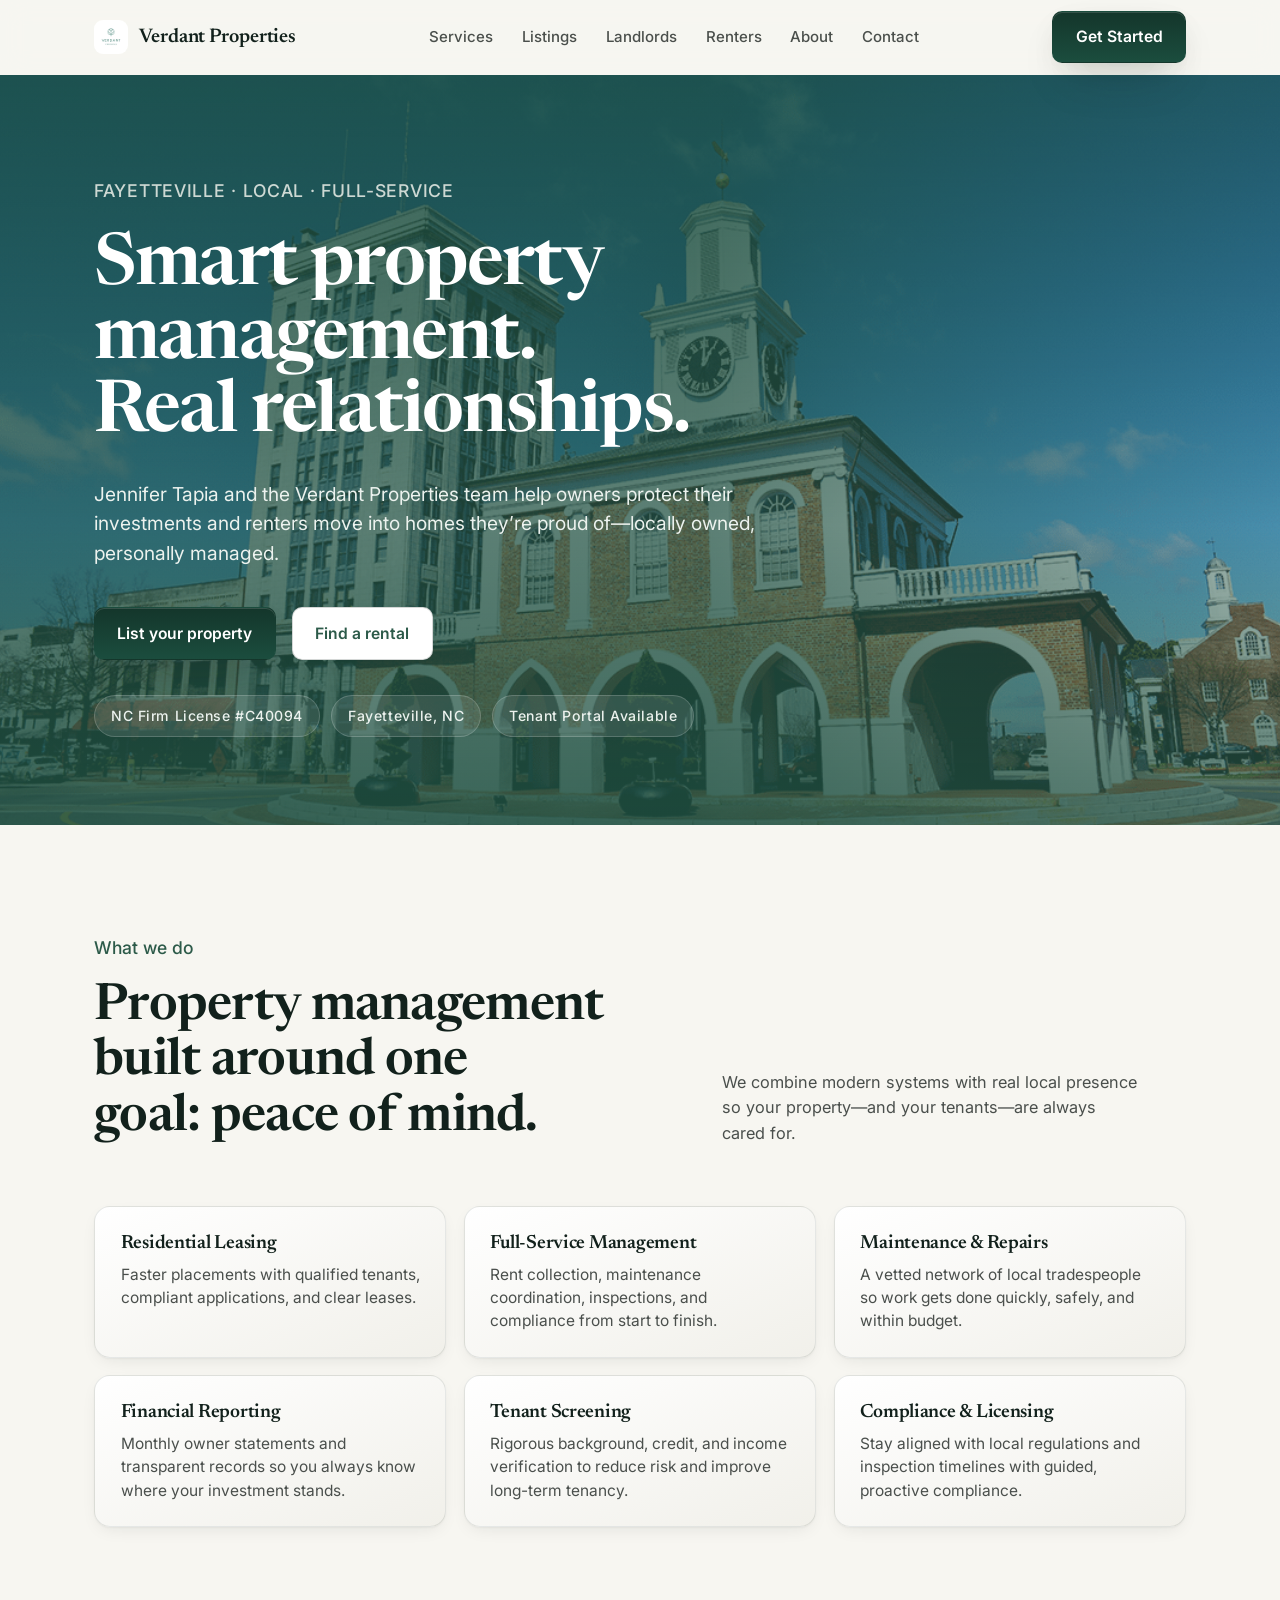
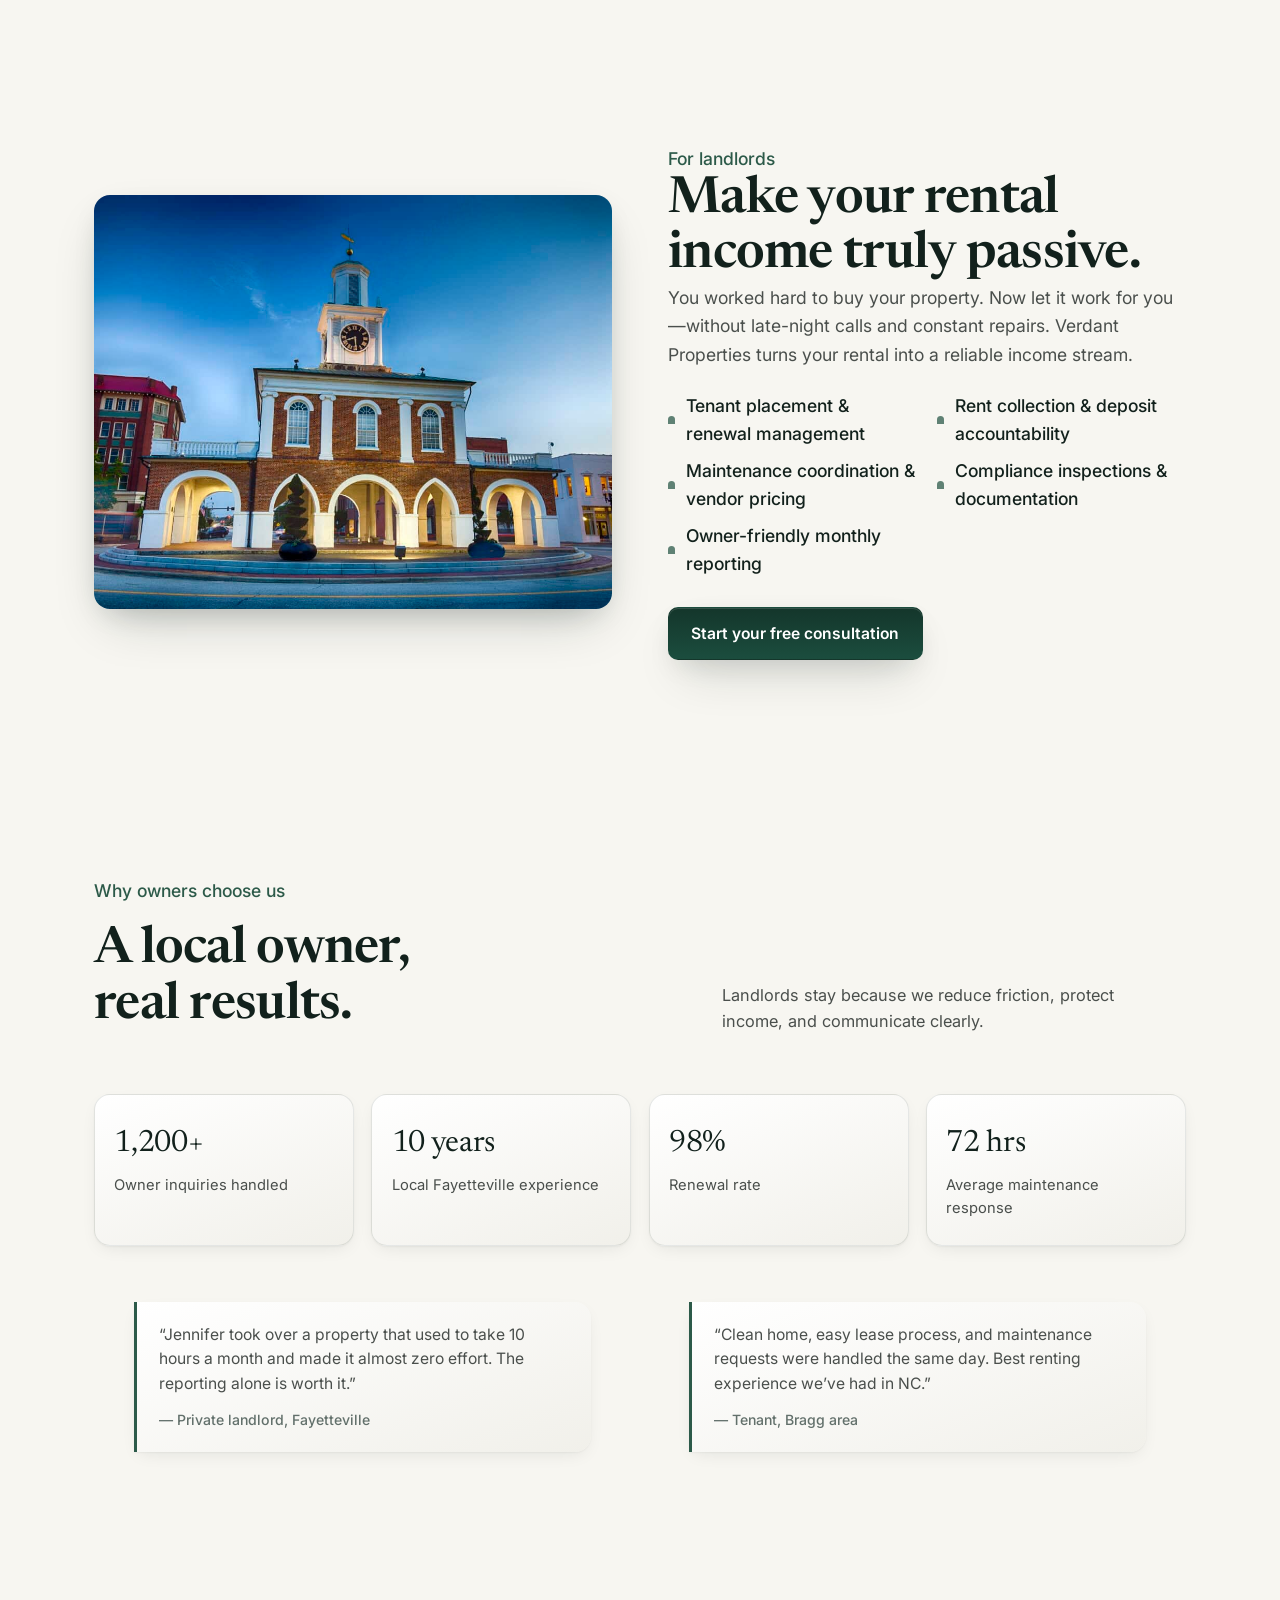
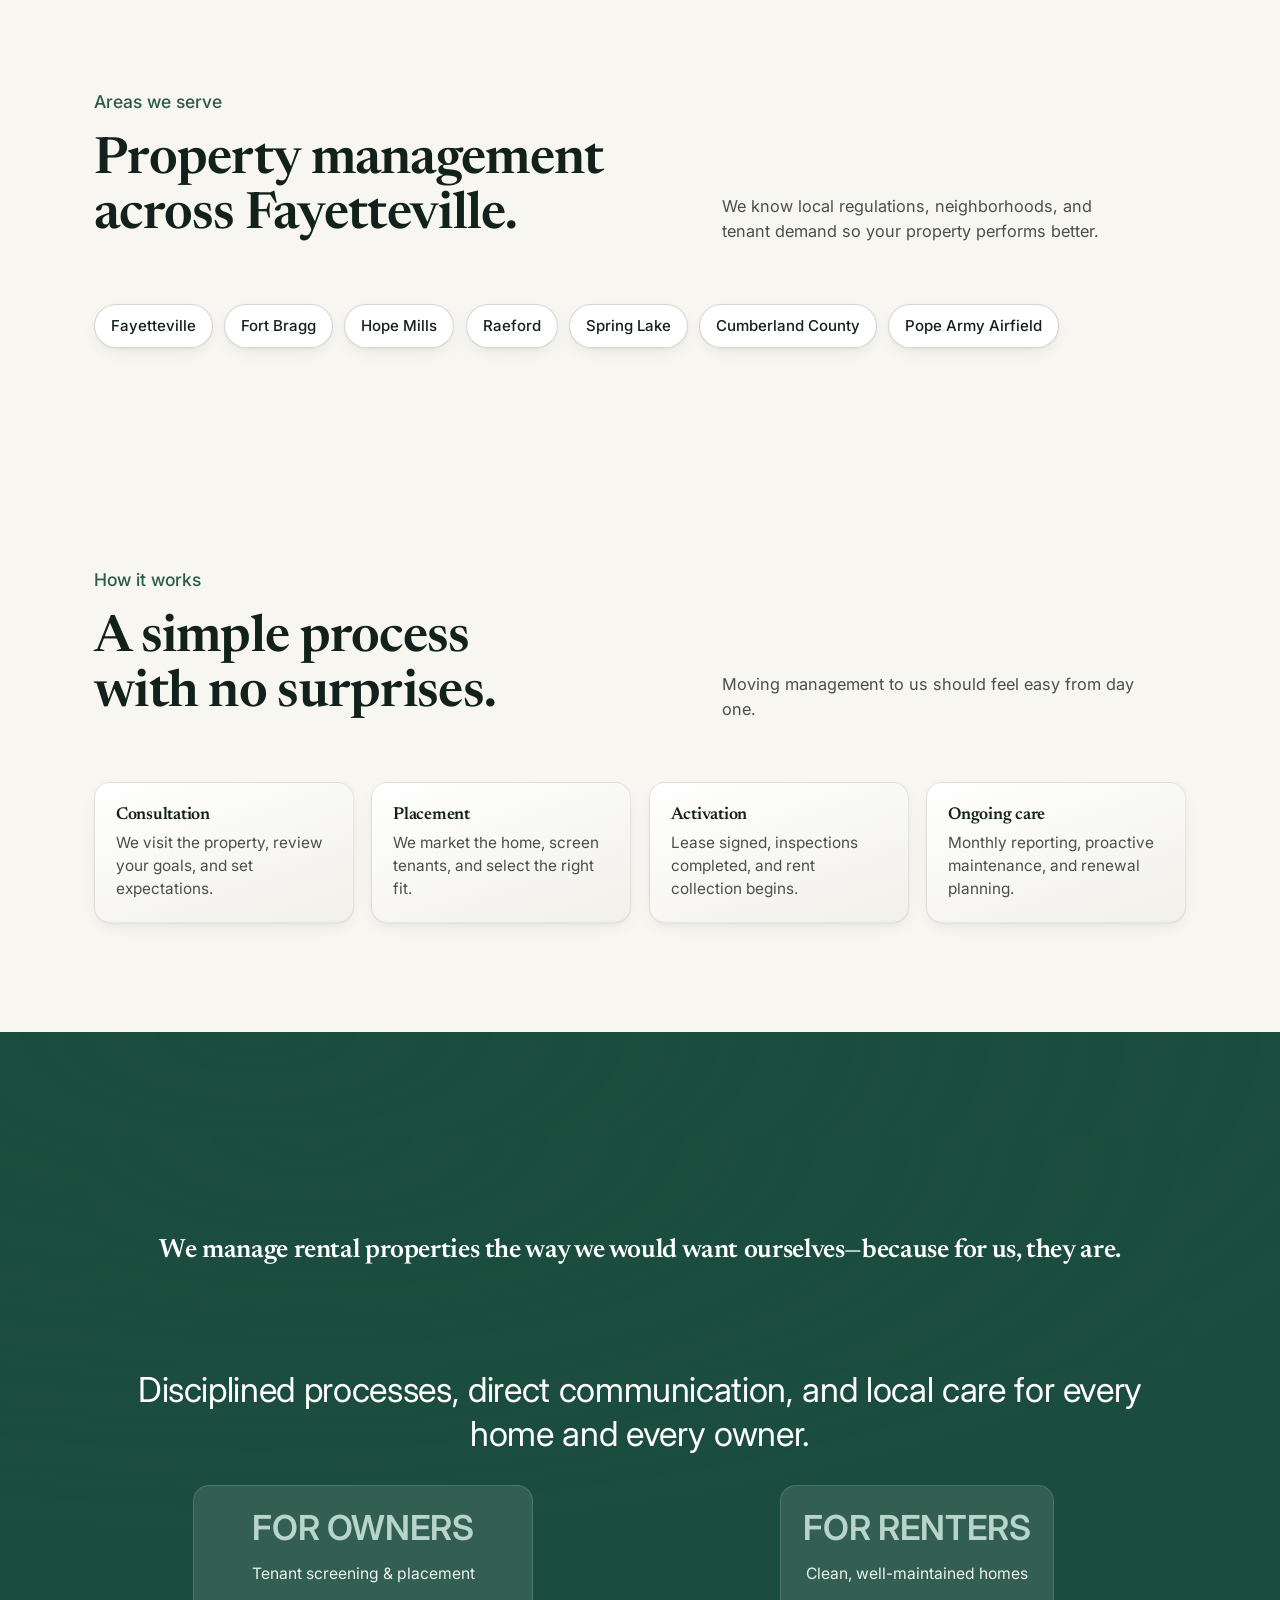
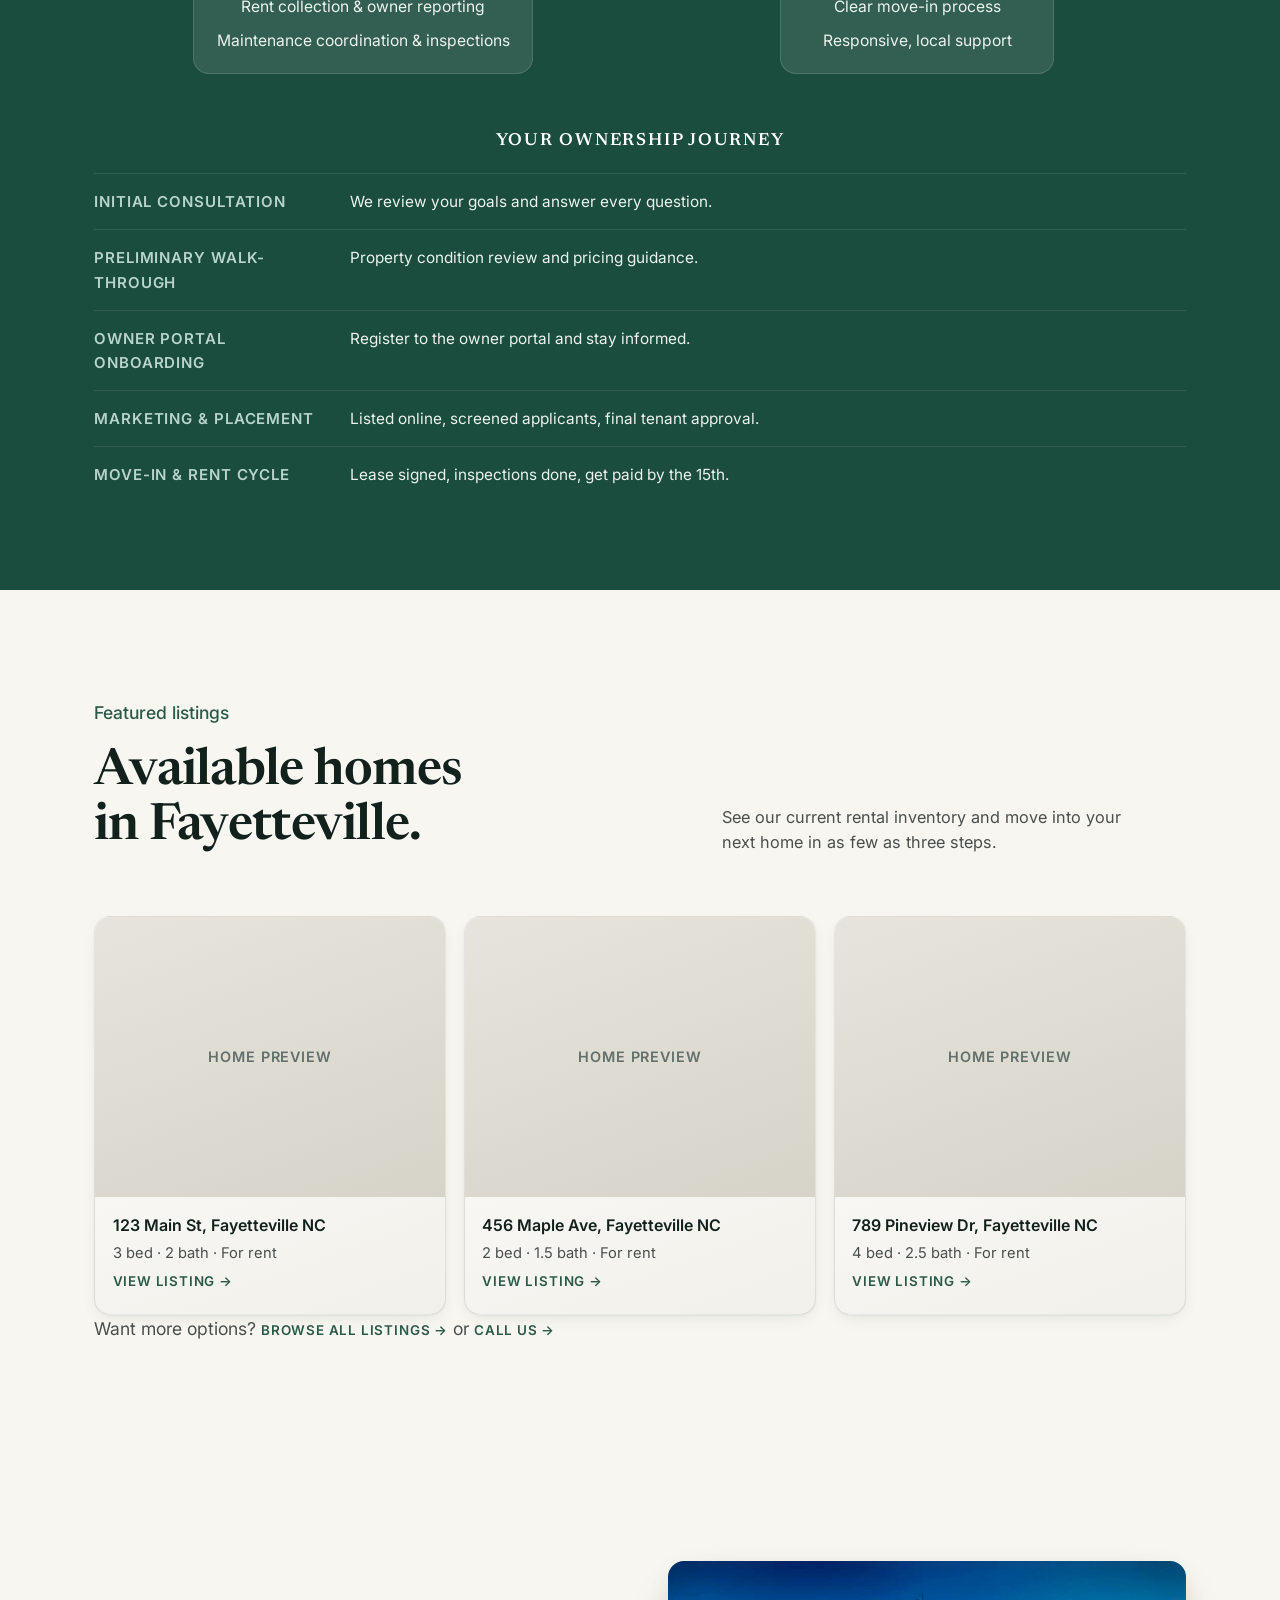
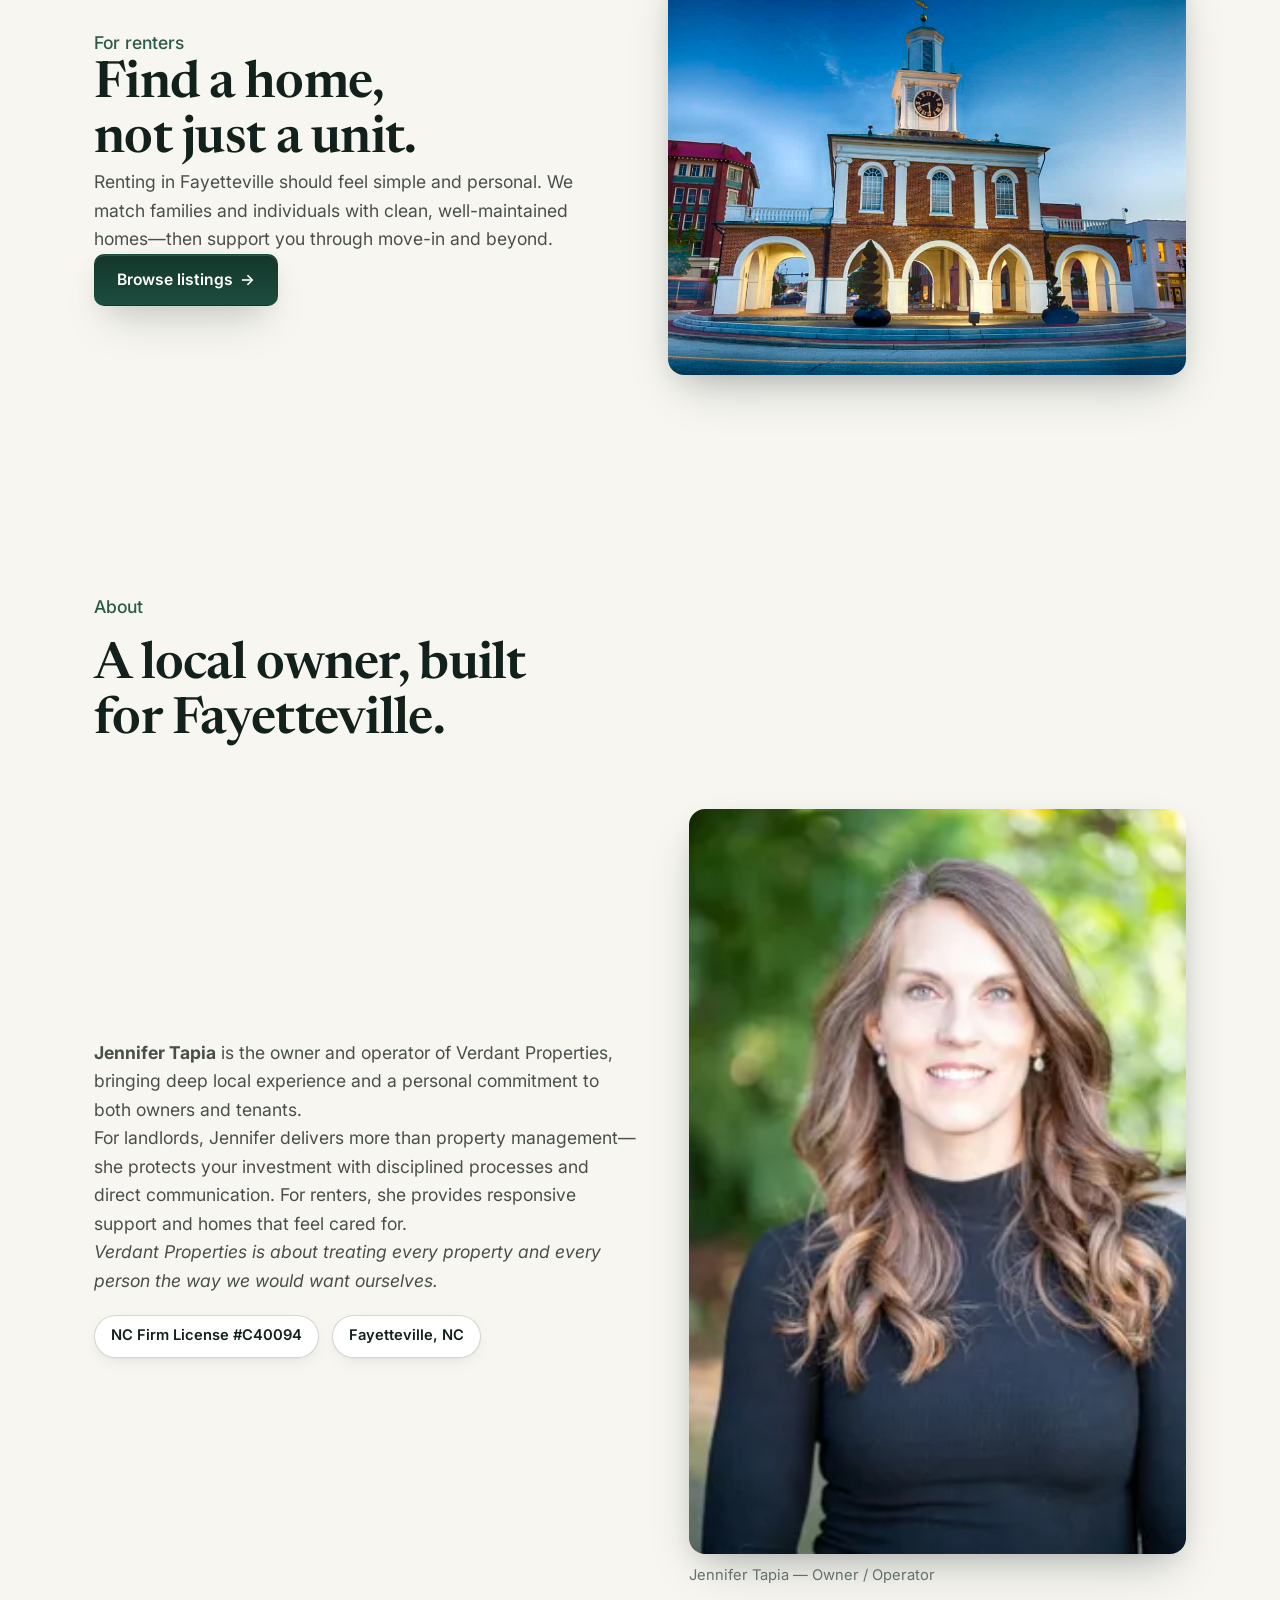
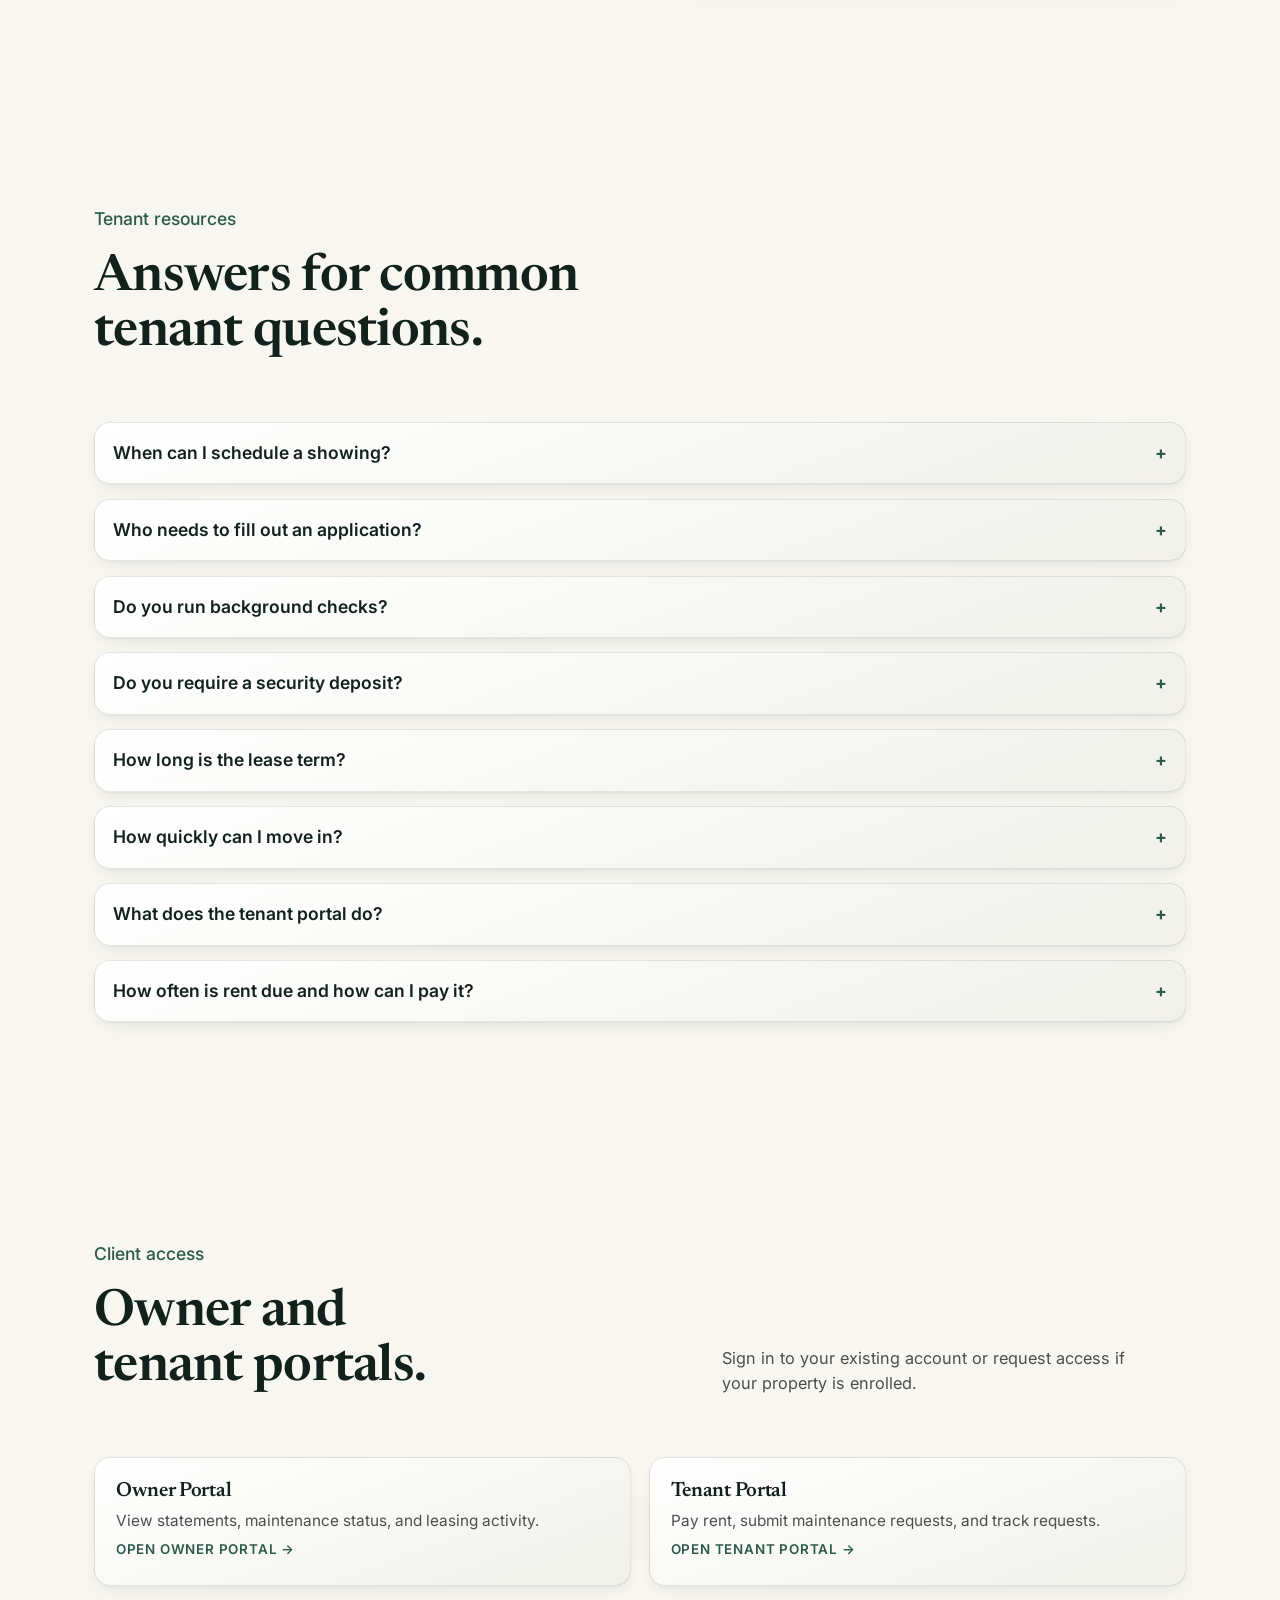
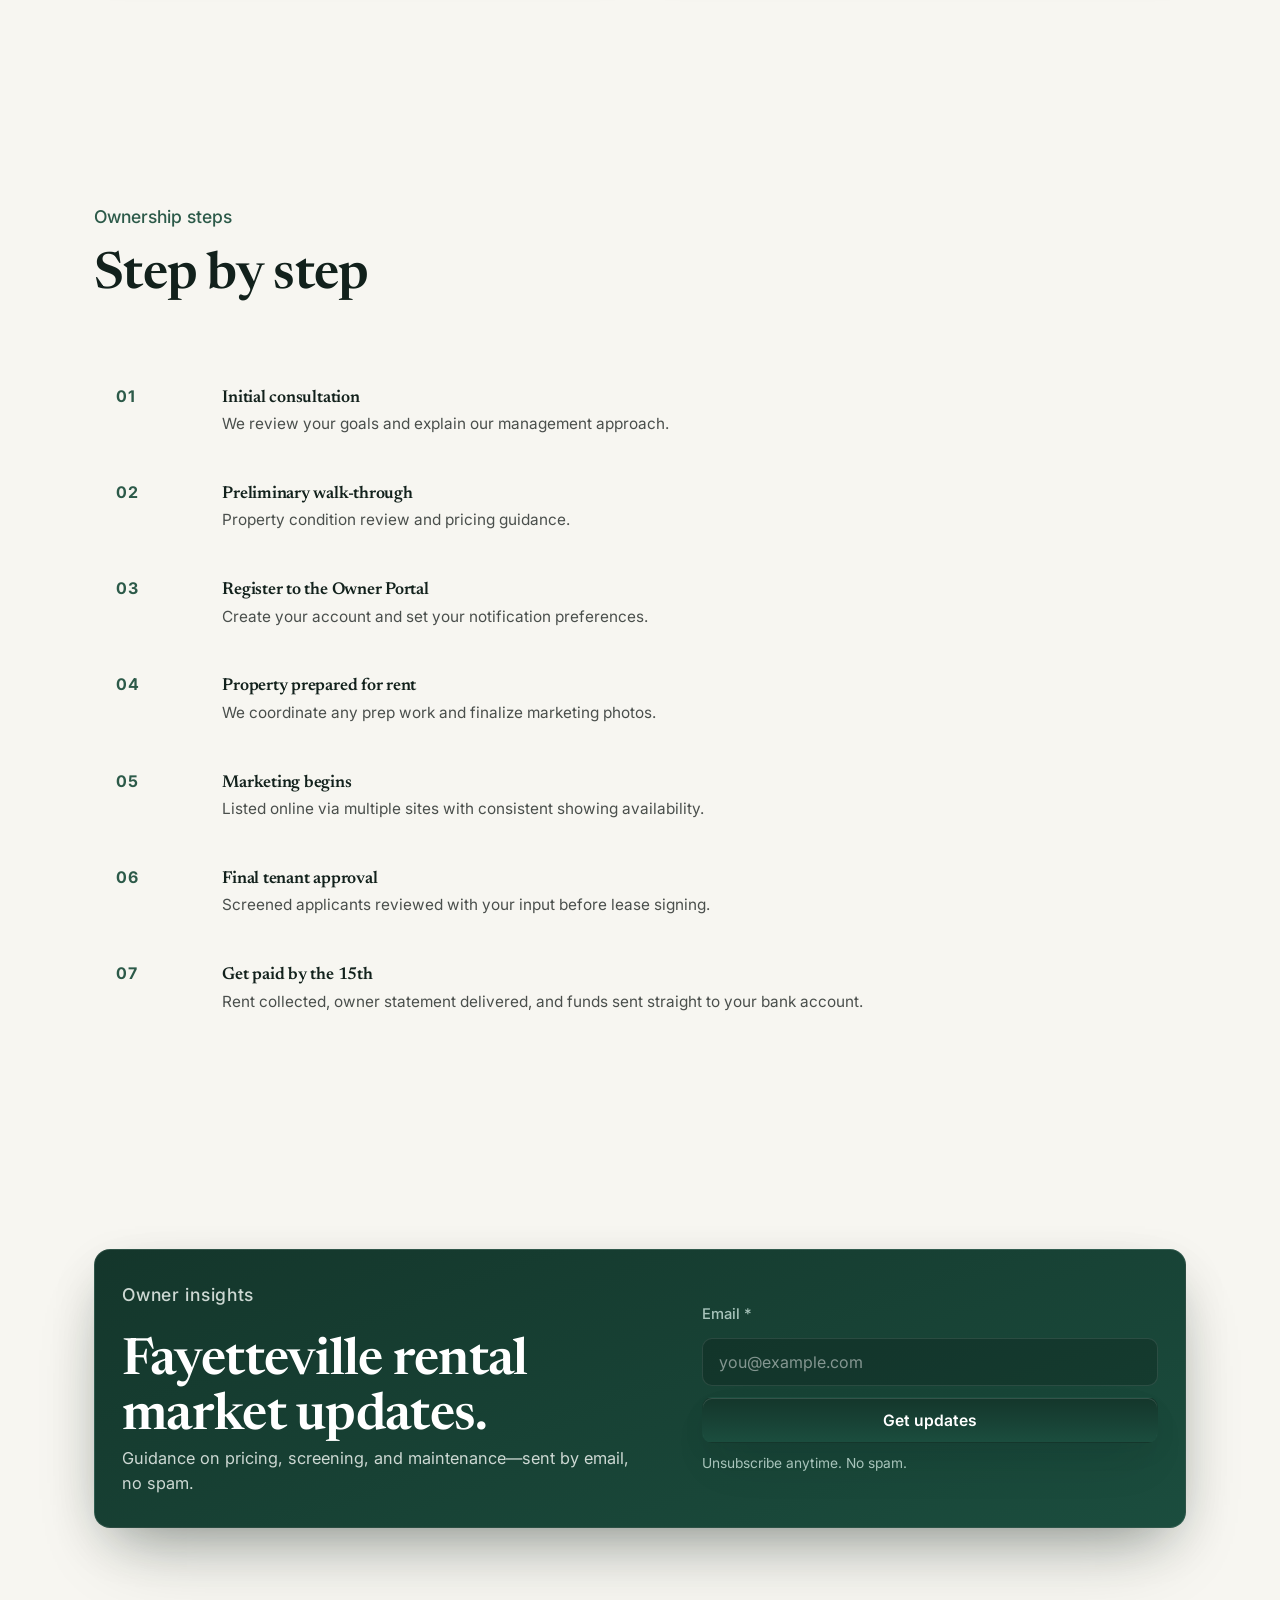
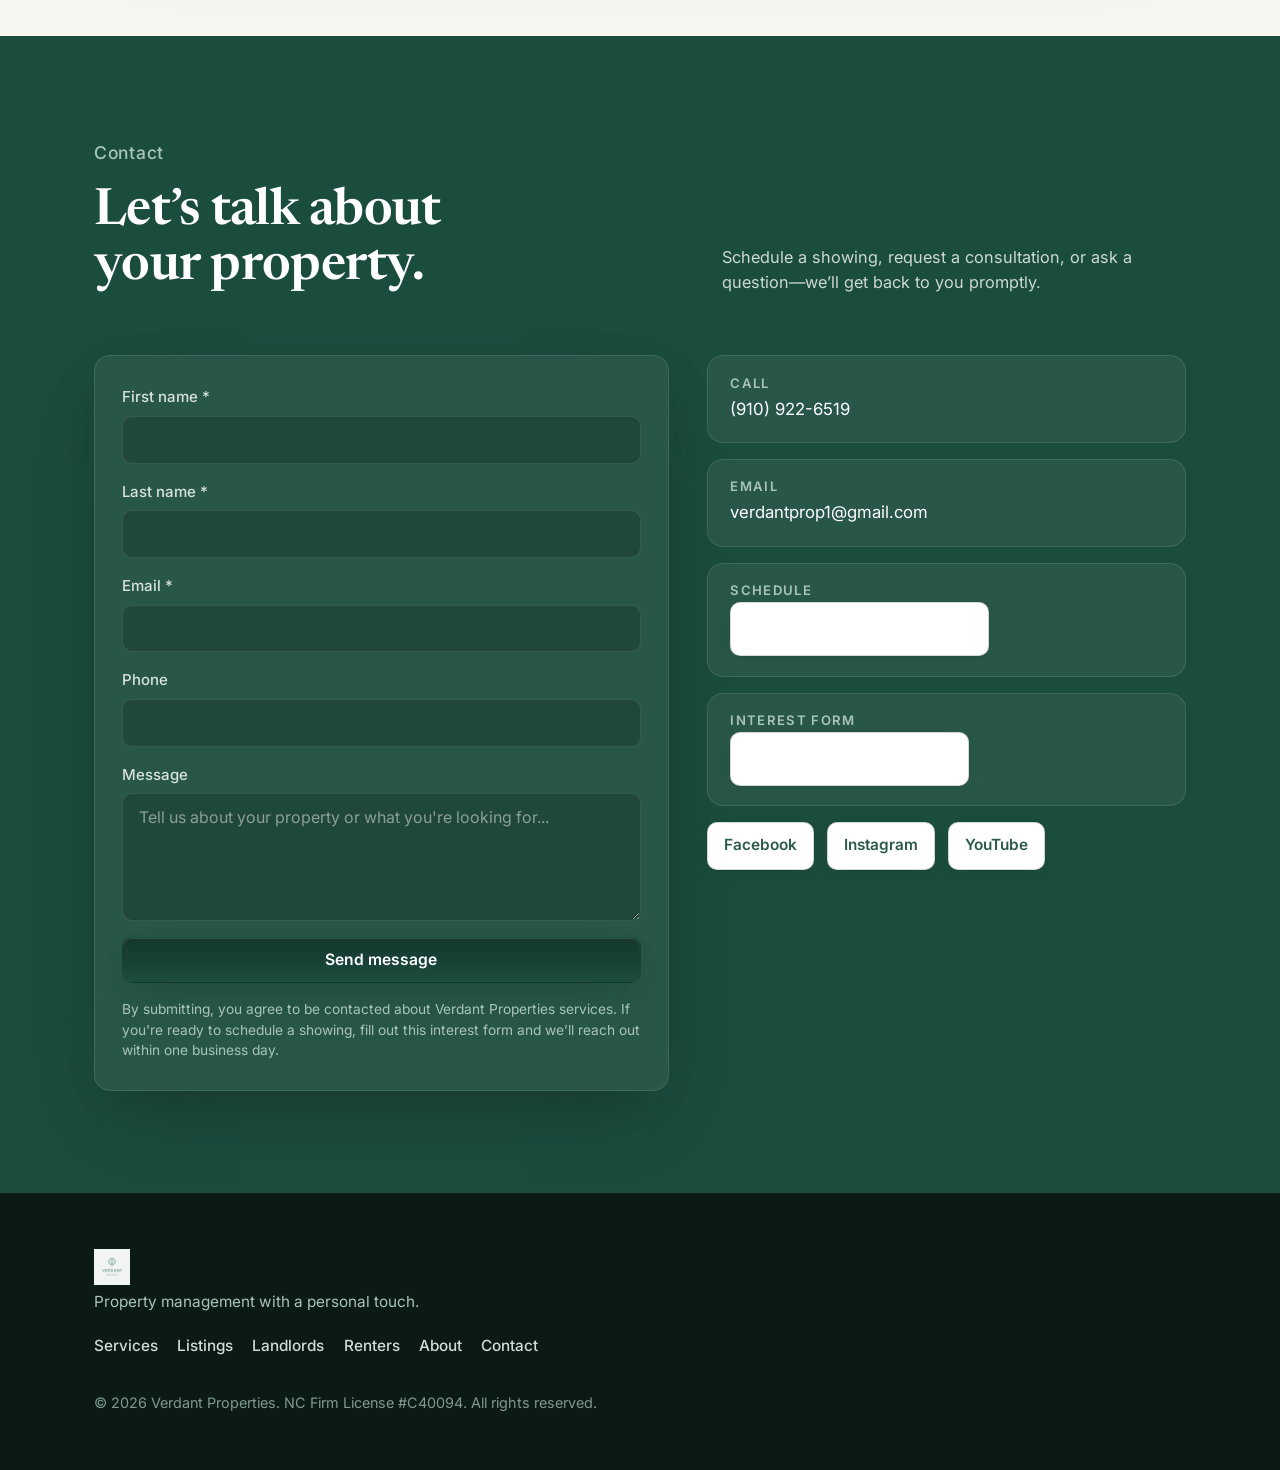
==== index.html @ 1a7c6fa2 "Fix meta/links, add JSON-LD, 404.html, and listings CTA copy" ====
<!DOCTYPE html>
<html lang="en">
<head>
  <meta charset="UTF-8" />
  <meta name="viewport" content="width=device-width, initial-scale=1.0" />
  <title>Verdant Properties — Property Management & Real Estate, Fayetteville NC</title>
  <meta name="description" content="Verdant Properties is a locally owned real estate and property management company in Fayetteville, NC, led by Jennifer Tapia. We help landlords protect their investments and renters find their next home." />
  <meta name="theme-color" content="#1B4D3E" />
  <meta property="og:title" content="Verdant Properties — Property Management & Real Estate, Fayetteville NC" />
  <meta property="og:description" content="Locally owned property management and real estate in Fayetteville, NC. List your property or find a rental with Jennifer Tapia." />
  <meta property="og:type" content="website" />
  <meta property="og:image" content="assets/img/fayetteville-hero.png" />
  <meta name="twitter:card" content="summary_large_image" />
  <link rel="canonical" href="https://www.verdantprop.com/" />
  <link rel="icon" href="assets/img/logo.webp" type="image/webp" />
  <link rel="preconnect" href="https://fonts.googleapis.com" />
  <link rel="preconnect" href="https://fonts.gstatic.com" crossorigin />
  <link href="https://fonts.googleapis.com/css2?family=Inter:wght@400;500;600;700&family=Newsreader:ital,opsz,wght@0,6..72,400;0,6..72,500;0,6..72,600;1,6..72,400&display=swap" rel="stylesheet" />
  <link rel="stylesheet" href="css/styles.css" />
  <script type="application/ld+json">
    {"@context":"https://schema.org","@type":"LocalBusiness","name":"Verdant Properties","description":"Locally owned property management and real estate in Fayetteville, NC.","url":"https://www.verdantprop.com/","telephone":"+19109226519","email":"verdantprop1@gmail.com","address":{"@type":"PostalAddress","addressLocality":"Fayetteville","addressRegion":"NC","addressCountry":"US"},"license":"NC Firm License #C40094"}
  </script>
</head>
<body>
  <a class="skip-link" href="#contact">Skip to contact</a>

  <header class="site-header" id="top">
    <div class="container header-inner">
      <a class="brand" href="#top" aria-label="Verdant Properties home">
        <img src="assets/img/logo.webp" alt="Verdant Properties logo" class="brand-logo" />
        <span class="brand-word">Verdant Properties</span>
      </a>
      <nav class="site-nav" aria-label="Primary">
        <a href="#services">Services</a>
        <a href="listings.html" class="active">Listings</a>
        <a href="#landlords">Landlords</a>
        <a href="#renters">Renters</a>
        <a href="#about">About</a>
        <a href="#contact">Contact</a>
      </nav>
      <a class="btn btn-primary header-cta" href="#contact">Get Started</a>
      <button class="nav-toggle" data-nav-toggle aria-expanded="false" aria-controls="primary-nav" aria-label="Open menu">
        <span></span><span></span><span></span>
      </button>
    </div>
    <nav id="primary-nav" class="mobile-nav" hidden aria-label="Mobile">
      <a href="#services">Services</a>
      <a href="listings.html">Listings</a>
      <a href="#landlords">Landlords</a>
      <a href="#renters">Renters</a>
      <a href="#about">About</a>
      <a href="#contact">Contact</a>
    </nav>
  </header>

  <main>
    <section class="hero" id="top" aria-labelledby="hero-heading">
      <div class="hero-media" aria-hidden="true">
        <img src="assets/img/fayetteville-hero.png" alt="Fayetteville area community" loading="eager" />
      </div>
      <div class="hero-veil" aria-hidden="true"></div>
      <div class="container hero-inner">
        <div class="hero-copy reveal">
          <p class="tag tag-light">FAYETTEVILLE · LOCAL · FULL-SERVICE</p>
          <h1 class="hero-heading" id="hero-heading">Smart property management. Real relationships.</h1>
          <p class="hero-sub">Jennifer Tapia and the Verdant Properties team help owners protect their investments and renters move into homes they’re proud of—locally owned, personally managed.</p>
          <div class="hero-cta-row">
            <a class="btn btn-primary" href="#contact">List your property</a>
            <a class="btn btn-secondary" href="#renters">Find a rental</a>
          </div>
          <div class="hero-trust">
            <span class="trust-pill">NC Firm License #C40094</span>
            <span class="trust-pill">Fayetteville, NC</span>
            <span class="trust-pill">Tenant Portal Available</span>
          </div>
        </div>
      </div>
    </section>

    <section class="section servicesanchor" id="services" aria-labelledby="services-heading">
      <div class="container">
        <div class="section-head reveal">
          <div>
            <p class="tag tag-dark">What we do</p>
            <h2 class="section-title" id="services-heading">Property management built around one goal: peace of mind.</h2>
          </div>
          <p class="section-note">We combine modern systems with real local presence so your property—and your tenants—are always cared for.</p>
        </div>
        <ul class="service-grid reveal" role="list">
          <li class="service">
            <h3>Residential Leasing</h3>
            <p>Faster placements with qualified tenants, compliant applications, and clear leases.</p>
          </li>
          <li class="service">
            <h3>Full-Service Management</h3>
            <p>Rent collection, maintenance coordination, inspections, and compliance from start to finish.</p>
          </li>
          <li class="service">
            <h3>Maintenance & Repairs</h3>
            <p>A vetted network of local tradespeople so work gets done quickly, safely, and within budget.</p>
          </li>
          <li class="service">
            <h3>Financial Reporting</h3>
            <p>Monthly owner statements and transparent records so you always know where your investment stands.</p>
          </li>
          <li class="service">
            <h3>Tenant Screening</h3>
            <p>Rigorous background, credit, and income verification to reduce risk and improve long-term tenancy.</p>
          </li>
          <li class="service">
            <h3>Compliance & Licensing</h3>
            <p>Stay aligned with local regulations and inspection timelines with guided, proactive compliance.</p>
          </li>
        </ul>
      </div>
    </section>

    <section class="section split" id="landlords" aria-labelledby="landlords-heading">
      <div class="container split-inner">
        <div class="split-media reveal">
          <img src="assets/img/fayetteville-area.jpg" alt="Fayetteville neighborhood home" loading="lazy" />
        </div>
        <div class="split-copy reveal">
          <p class="tag tag-dark">For landlords</p>
          <h2 class="section-title" id="landlords-heading">Make your rental income truly passive.</h2>
          <p>You worked hard to buy your property. Now let it work for you—without late-night calls and constant repairs. Verdant Properties turns your rental into a reliable income stream.</p>
          <ul class="checklist" role="list">
            <li>Tenant placement & renewal management</li>
            <li>Rent collection & deposit accountability</li>
            <li>Maintenance coordination & vendor pricing</li>
            <li>Compliance inspections & documentation</li>
            <li>Owner-friendly monthly reporting</li>
          </ul>
          <a class="btn btn-primary" href="#contact">Start your free consultation</a>
        </div>
      </div>
    </section>

    <section class="section proof" id="proof" aria-labelledby="proof-heading">
      <div class="container">
        <div class="section-head reveal">
          <div>
            <p class="tag tag-dark">Why owners choose us</p>
            <h2 class="section-title" id="proof-heading">A local owner, real results.</h2>
          </div>
          <p class="section-note">Landlords stay because we reduce friction, protect income, and communicate clearly.</p>
        </div>
        <ul class="proof-grid reveal" role="list">
          <li class="proof-card">
            <p class="proof-number">1,200+</p>
            <p class="proof-label">Owner inquiries handled</p>
          </li>
          <li class="proof-card">
            <p class="proof-number">10 years</p>
            <p class="proof-label">Local Fayetteville experience</p>
          </li>
          <li class="proof-card">
            <p class="proof-number">98%</p>
            <p class="proof-label">Renewal rate</p>
          </li>
          <li class="proof-card">
            <p class="proof-number">72 hrs</p>
            <p class="proof-label">Average maintenance response</p>
          </li>
        </ul>

        <div class="testimonials reveal">
          <blockquote class="testimonial">
            <p>“Jennifer took over a property that used to take 10 hours a month and made it almost zero effort. The reporting alone is worth it.”</p>
            <footer>— Private landlord, Fayetteville</footer>
          </blockquote>
          <blockquote class="testimonial">
            <p>“Clean home, easy lease process, and maintenance requests were handled the same day. Best renting experience we’ve had in NC.”</p>
            <footer>— Tenant, Bragg area</footer>
          </blockquote>
        </div>
      </div>
    </section>

    <section class="section neighborhoods" id="neighborhoods" aria-labelledby="neighborhoods-heading">
      <div class="container">
        <div class="section-head reveal">
          <div>
            <p class="tag tag-dark">Areas we serve</p>
            <h2 class="section-title" id="neighborhoods-heading">Property management across Fayetteville.</h2>
          </div>
          <p class="section-note">We know local regulations, neighborhoods, and tenant demand so your property performs better.</p>
        </div>
        <ul class="area-grid reveal" role="list">
          <li class="area">Fayetteville</li>
          <li class="area">Fort Bragg</li>
          <li class="area">Hope Mills</li>
          <li class="area">Raeford</li>
          <li class="area">Spring Lake</li>
          <li class="area">Cumberland County</li>
          <li class="area">Pope Army Airfield</li>
        </ul>
      </div>
    </section>

    <section class="section how" id="how" aria-labelledby="how-heading">
      <div class="container">
        <div class="section-head reveal">
          <div>
            <p class="tag tag-dark">How it works</p>
            <h2 class="section-title" id="how-heading">A simple process with no surprises.</h2>
          </div>
          <p class="section-note">Moving management to us should feel easy from day one.</p>
        </div>
        <ol class="steps reveal" role="list">
          <li class="step">
            <h3>Consultation</h3>
            <p>We visit the property, review your goals, and set expectations.</p>
          </li>
          <li class="step">
            <h3>Placement</h3>
            <p>We market the home, screen tenants, and select the right fit.</p>
          </li>
          <li class="step">
            <h3>Activation</h3>
            <p>Lease signed, inspections completed, and rent collection begins.</p>
          </li>
          <li class="step">
            <h3>Ongoing care</h3>
            <p>Monthly reporting, proactive maintenance, and renewal planning.</p>
          </li>
        </ol>
      </div>
    </section>

    <section class="section statement" aria-labelledby="statement-heading">
      <div class="container">
        <h2 class="statement" id="statement-heading">
          We manage rental properties the way we would want ourselves—because for us, they are.
        </h2>
        <p class="statement-sub">Disciplined processes, direct communication, and local care for every home and every owner.</p>
        <div class="statement-cards reveal">
          <div class="statement-card">
            <p class="statement-card-label">For owners</p>
            <ul class="statement-checklist" role="list">
              <li>Tenant screening &amp; placement</li>
              <li>Rent collection &amp; owner reporting</li>
              <li>Maintenance coordination &amp; inspections</li>
            </ul>
          </div>
          <div class="statement-card">
            <p class="statement-card-label">For renters</p>
            <ul class="statement-checklist" role="list">
              <li>Clean, well-maintained homes</li>
              <li>Clear move-in process</li>
              <li>Responsive, local support</li>
            </ul>
          </div>
        </div>

        <div class="journey reveal">
          <h3 class="journey-title">Your ownership journey</h3>
          <ol class="journey-list" role="list">
            <li class="journey-item">
              <span class="journey-step">Initial consultation</span>
              <span class="journey-desc">We review your goals and answer every question.</span>
            </li>
            <li class="journey-item">
              <span class="journey-step">Preliminary walk-through</span>
              <span class="journey-desc">Property condition review and pricing guidance.</span>
            </li>
            <li class="journey-item">
              <span class="journey-step">Owner portal onboarding</span>
              <span class="journey-desc">Register to the owner portal and stay informed.</span>
            </li>
            <li class="journey-item">
              <span class="journey-step">Marketing &amp; placement</span>
              <span class="journey-desc">Listed online, screened applicants, final tenant approval.</span>
            </li>
            <li class="journey-item">
              <span class="journey-step">Move-in &amp; rent cycle</span>
              <span class="journey-desc">Lease signed, inspections done, get paid by the 15th.</span>
            </li>
          </ol>
        </div>
      </div>
    </section>

    <section class="section listings" id="listings" aria-labelledby="listings-heading">
      <div class="container">
        <div class="section-head reveal">
          <div>
            <p class="tag tag-dark">Featured listings</p>
            <h2 class="section-title" id="listings-heading">Available homes in Fayetteville.</h2>
          </div>
          <p class="section-note">See our current rental inventory and move into your next home in as few as three steps.</p>
        </div>

        <ul class="listing-grid reveal" role="list">
          <li class="listing">
            <div class="listing-media" aria-hidden="true">
              <span class="listing-placeholder">Home preview</span>
            </div>
            <div class="listing-body">
              <p class="listing-address">123 Main St, Fayetteville NC</p>
              <p class="listing-meta">3 bed · 2 bath · For rent</p>
              <a class="link-mono" href="https://www.verdantprop.com/listings" target="_blank" rel="noopener">View listing →</a>
            </div>
          </li>
          <li class="listing">
            <div class="listing-media" aria-hidden="true">
              <span class="listing-placeholder">Home preview</span>
            </div>
            <div class="listing-body">
              <p class="listing-address">456 Maple Ave, Fayetteville NC</p>
              <p class="listing-meta">2 bed · 1.5 bath · For rent</p>
              <a class="link-mono" href="https://www.verdantprop.com/listings" target="_blank" rel="noopener">View listing →</a>
            </div>
          </li>
          <li class="listing">
            <div class="listing-media" aria-hidden="true">
              <span class="listing-placeholder">Home preview</span>
            </div>
            <div class="listing-body">
              <p class="listing-address">789 Pineview Dr, Fayetteville NC</p>
              <p class="listing-meta">4 bed · 2.5 bath · For rent</p>
              <a class="link-mono" href="https://www.verdantprop.com/listings" target="_blank" rel="noopener">View listing →</a>
            </div>
          </li>
        </ul>

        <p class="listings-foot reveal">
          Want more options? <a class="link-mono" href="https://www.verdantprop.com/listings" target="_blank" rel="noopener">Browse all listings <span aria-hidden="true">→</span></a>
          or <a class="link-mono" href="tel:+19109226519">call us <span aria-hidden="true">→</span></a>
        </p>
      </div>
    </section>

    <section class="section split reverse" id="renters" aria-labelledby="renters-heading">
      <div class="container split-inner">
        <div class="split-copy reveal">
          <p class="tag tag-dark">For renters</p>
          <h2 class="section-title" id="renters-heading">Find a home, not just a unit.</h2>
          <p>Renting in Fayetteville should feel simple and personal. We match families and individuals with clean, well-maintained homes—then support you through move-in and beyond.</p>
          <a class="btn btn-primary" href="https://www.verdantprop.com/listings" target="_blank" rel="noopener">Browse listings <span aria-hidden="true">→</span></a>
        </div>
        <div class="split-media reveal">
          <img src="assets/img/fayetteville-area.jpg" alt="Bright modern living room" loading="lazy" />
        </div>
      </div>
    </section>

    <section class="section about" id="about" aria-labelledby="about-heading">
      <div class="container">
        <div class="section-head reveal">
          <div>
            <p class="tag tag-dark">About</p>
            <h2 class="section-title" id="about-heading">A local owner, built for Fayetteville.</h2>
          </div>
        </div>
        <div class="about-grid reveal">
          <div class="about-copy">
            <p><strong>Jennifer Tapia</strong> is the owner and operator of Verdant Properties, bringing deep local experience and a personal commitment to both owners and tenants.</p>
            <p>For landlords, Jennifer delivers more than property management—she protects your investment with disciplined processes and direct communication. For renters, she provides responsive support and homes that feel cared for.</p>
            <p><em>Verdant Properties is about treating every property and every person the way we would want ourselves.</em></p>
            <div class="about-meta">
              <span class="license-pill">NC Firm License #C40094</span>
              <span class="location-pill">Fayetteville, NC</span>
            </div>
          </div>
          <div class="about-media">
            <img src="assets/img/jennifer-tapia.webp" alt="Jennifer Tapia, Owner of Verdant Properties" loading="lazy" />
            <p class="about-caption">Jennifer Tapia — Owner / Operator</p>
          </div>
        </div>
      </div>
    </section>

    <section class="section tenant-resources" id="tenant-resources" aria-labelledby="tenant-resources-heading">
      <div class="container">
        <div class="section-head reveal">
          <div>
            <p class="tag tag-dark">Tenant resources</p>
            <h2 class="section-title" id="tenant-resources-heading">Answers for common tenant questions.</h2>
          </div>
        </div>
        <div class="faq-list reveal">
          <details class="faq-item">
            <summary>When can I schedule a showing?</summary>
            <p>Contact us to schedule a showing. Please list the dates and times that work best for you and we will do our best to accommodate your schedule.</p>
          </details>
          <details class="faq-item">
            <summary>Who needs to fill out an application?</summary>
            <p>Any adult over the age of 18 will fill out an application and pay the non-refundable application fee.</p>
          </details>
          <details class="faq-item">
            <summary>Do you run background checks?</summary>
            <p>Yes. As part of your rental application, we request background checks from TransUnion that include criminal, eviction, and credit history. If you have concerns, discuss them with us before paying for the application.</p>
          </details>
          <details class="faq-item">
            <summary>Do you require a security deposit?</summary>
            <p>Yes. The amount varies per rental and can be anywhere from one to two months’ rent.</p>
          </details>
          <details class="faq-item">
            <summary>How long is the lease term?</summary>
            <p>Leases normally run for one year, sometimes with an option to renew. Depending on the property, we may be able to work with you on different terms.</p>
          </details>
          <details class="faq-item">
            <summary>How quickly can I move in?</summary>
            <p>We will work to get you moved in according to the timeline that works best for you. Your move-in date depends on the status of the property you will be leasing.</p>
          </details>
          <details class="faq-item">
            <summary>What does the tenant portal do?</summary>
            <p>The Tenant Portal is an online tool provided for you at no cost. You can pay rent online, view payments, add renter’s insurance, and submit or track maintenance requests.</p>
          </details>
          <details class="faq-item">
            <summary>How often is rent due and how can I pay it?</summary>
            <p>Rent is due monthly, usually on the 1st of each month. We recommend automatic online payment by credit card, debit card, or ACH.</p>
          </details>
        </div>
      </div>
    </section>

    <section class="section portal" id="portals" aria-labelledby="portals-heading">
      <div class="container">
        <div class="section-head reveal">
          <div>
            <p class="tag tag-dark">Client access</p>
            <h2 class="section-title" id="portals-heading">Owner and tenant portals.</h2>
          </div>
          <p class="section-note">Sign in to your existing account or request access if your property is enrolled.</p>
        </div>
        <div class="portal-grid reveal">
          <a class="portal-card" href="https://verdantprop.app.doorloop.com/auth/login" target="_blank" rel="noopener">
            <h3>Owner Portal</h3>
            <p>View statements, maintenance status, and leasing activity.</p>
            <span class="link-mono">Open owner portal <span aria-hidden="true">→</span></span>
          </a>
          <a class="portal-card" href="https://verdantprop.app.doorloop.com/auth/login" target="_blank" rel="noopener">
            <h3>Tenant Portal</h3>
            <p>Pay rent, submit maintenance requests, and track requests.</p>
            <span class="link-mono">Open tenant portal <span aria-hidden="true">→</span></span>
          </a>
        </div>
      </div>
    </section>

    <section class="section about alt" id="ownership-steps" aria-labelledby="ownership-steps-heading">
      <div class="container">
        <div class="section-head reveal">
          <div>
            <p class="tag tag-dark">Ownership steps</p>
            <h2 class="section-title" id="ownership-steps-heading">Step by step</h2>
          </div>
        </div>
        <ol class="steps-vertical reveal" role="list">
          <li class="step-vertical">
            <span class="step-number">01</span>
            <div>
              <h3>Initial consultation</h3>
              <p>We review your goals and explain our management approach.</p>
            </div>
          </li>
          <li class="step-vertical">
            <span class="step-number">02</span>
            <div>
              <h3>Preliminary walk-through</h3>
              <p>Property condition review and pricing guidance.</p>
            </div>
          </li>
          <li class="step-vertical">
            <span class="step-number">03</span>
            <div>
              <h3>Register to the Owner Portal</h3>
              <p>Create your account and set your notification preferences.</p>
            </div>
          </li>
          <li class="step-vertical">
            <span class="step-number">04</span>
            <div>
              <h3>Property prepared for rent</h3>
              <p>We coordinate any prep work and finalize marketing photos.</p>
            </div>
          </li>
          <li class="step-vertical">
            <span class="step-number">05</span>
            <div>
              <h3>Marketing begins</h3>
              <p>Listed online via multiple sites with consistent showing availability.</p>
            </div>
          </li>
          <li class="step-vertical">
            <span class="step-number">06</span>
            <div>
              <h3>Final tenant approval</h3>
              <p>Screened applicants reviewed with your input before lease signing.</p>
            </div>
          </li>
          <li class="step-vertical">
            <span class="step-number">07</span>
            <div>
              <h3>Get paid by the 15th</h3>
              <p>Rent collected, owner statement delivered, and funds sent straight to your bank account.</p>
            </div>
          </li>
        </ol>
      </div>
    </section>

    <section class="section newsletter" id="newsletter" aria-labelledby="newsletter-heading">
      <div class="container">
        <div class="newsletter-card reveal">
          <div>
            <p class="tag tag-light">Owner insights</p>
            <h2 class="section-title" id="newsletter-heading" style="color:#fff">Fayetteville rental market updates.</h2>
            <p class="section-note" style="color:#cdd8d3;max-width:52ch;">Guidance on pricing, screening, and maintenance—sent by email, no spam.</p>
          </div>
          <form class="newsletter-form" id="newsletter-form" novalidate>
            <label for="owner-email">Email <span aria-hidden="true">*</span></label>
            <input id="owner-email" name="owner-email" type="email" required autocomplete="email" placeholder="you@example.com" />
            <button class="btn btn-primary" type="submit">Get updates</button>
            <p class="form-note">Unsubscribe anytime. No spam.</p>
          </form>
        </div>
      </div>
    </section>

    <section class="section contact" id="contact" aria-labelledby="contact-heading">
      <div class="container">
        <div class="section-head reveal">
          <div>
            <p class="tag tag-light">Contact</p>
            <h2 class="section-title contact-title" id="contact-heading">Let’s talk about your property.</h2>
          </div>
          <p class="section-note" style="color:#cdd8d3">Schedule a showing, request a consultation, or ask a question—we’ll get back to you promptly.</p>
        </div>
        <div class="contact-grid reveal">
          <form class="contact-form" id="contact-form" novalidate>
            <div class="field">
              <label for="first-name">First name <span aria-hidden="true">*</span></label>
              <input id="first-name" name="first-name" required autocomplete="given-name" />
            </div>
            <div class="field">
              <label for="last-name">Last name <span aria-hidden="true">*</span></label>
              <input id="last-name" name="last-name" required autocomplete="family-name" />
            </div>
            <div class="field">
              <label for="email">Email <span aria-hidden="true">*</span></label>
              <input id="email" name="email" type="email" required autocomplete="email" />
            </div>
            <div class="field">
              <label for="phone">Phone</label>
              <input id="phone" name="phone" type="tel" autocomplete="tel" />
            </div>
            <div class="field full">
              <label for="message">Message</label>
              <textarea id="message" name="message" rows="5" placeholder="Tell us about your property or what you're looking for..."></textarea>
            </div>
            <button class="btn btn-primary" type="submit">Send message</button>
            <p class="form-note">By submitting, you agree to be contacted about Verdant Properties services. If you're ready to schedule a showing, fill out this interest form and we’ll reach out within one business day.</p>
          </form>
          <div class="contact-aside">
            <div class="contact-card">
              <h3>Call</h3>
              <a href="tel:+19109226519">(910) 922-6519</a>
            </div>
            <div class="contact-card">
              <h3>Email</h3>
              <a href="mailto:verdantprop1@gmail.com">verdantprop1@gmail.com</a>
            </div>
            <div class="contact-card">
              <h3>Schedule</h3>
              <a class="btn btn-secondary" href="https://calendar.app.google/aWUisd1YZVH4zqXaA" target="_blank" rel="noopener">Appointment Scheduler <span aria-hidden="true">→</span></a>
            </div>
            <div class="contact-card">
              <h3>Interest Form</h3>
              <a class="btn btn-secondary" href="https://docs.google.com/forms/d/11fshRfzKUAHvV1G-l2DWjxn-T6hOr0kzdMWGnhmGVCc/edit" target="_blank" rel="noopener">Submit Interest Form <span aria-hidden="true">→</span></a>
            </div>
            <ul class="social-list" aria-label="Social accounts">
              <li><a class="social-btn" href="https://facebook.com/profile.php?id=61568120027962&mibextid=kFxxJD" target="_blank" rel="noopener">Facebook</a></li>
              <li><a class="social-btn" href="https://instagram.com/jennifer.myrealtor/" target="_blank" rel="noopener">Instagram</a></li>
              <li><a class="social-btn" href="https://www.youtube.com/@VerdantProperties" target="_blank" rel="noopener">YouTube</a></li>
            </ul>
          </div>
        </div>
      </div>
    </section>
  </main>

  <footer class="site-footer">
    <div class="container footer-inner">
      <div class="footer-brand">
        <div>
          <img src="assets/img/logo.webp" alt="Verdant Properties logo" class="footer-logo" />
          <p class="footer-tagline">Property management with a personal touch.</p>
        </div>
      </div>
      <nav class="footer-nav" aria-label="Footer">
        <a href="index.html#services">Services</a>
        <a href="listings.html">Listings</a>
        <a href="index.html#landlords">Landlords</a>
        <a href="index.html#renters">Renters</a>
        <a href="index.html#about">About</a>
        <a href="index.html#contact">Contact</a>
      </nav>
      <div class="footer-bottom">
        <p>© <span id="year"></span> Verdant Properties. NC Firm License #C40094. All rights reserved.</p>
      </div>
    </div>
  </footer>

  <script src="js/main.js" defer></script>
</body>
</html>
---- css/styles.css ----
/* ======================================================
   Verdant Properties — premium real estate presence
   Palette: deep forest green / cream / warm white / ink
   Style: minimal, centered, premium motion
   ====================================================== */

/* ---------- Fonts ---------- */
@import url('https://fonts.googleapis.com/css2?family=Inter:wght@400;500;600;700&family=Newsreader:ital,opsz,wght@0,6..72,400;0,6..72,500;0,6..72,600;1,6..72,400&display=swap');

/* ---------- Tokens ---------- */
:root {
  --bg: #F7F6F1;
  --bg-2: #EBE9E2;
  --surface: #FFFFFF;
  --ink: #12211c;
  --body: #4a4f4c;
  --muted: #62706b;
  --forest: #1B4D3E;
  --green: #14362b;
  --green-mid: #2c5a49;
  --line: rgba(18, 33, 28, 0.10);
  --line-strong: rgba(18, 33, 28, 0.18);

  --font-serif: 'Newsreader', Georgia, 'Times New Roman', serif;
  --font-sans: 'Inter', system-ui, -apple-system, Segoe UI, sans-serif;

  --wrap: 1220px;
  --gutter: clamp(1.25rem, 5vw, 4rem);
  --section-y: clamp(4.5rem, 8.5vw, 7.5rem);
  --radius: 16px;

  --shadow-sm:
    0 1px 2px rgba(18, 33, 28, 0.04),
    0 6px 18px -6px rgba(18, 33, 28, 0.10);
  --shadow-md:
    0 10px 30px -12px rgba(18, 33, 28, 0.22),
    0 22px 50px -16px rgba(18, 33, 28, 0.24);
  --shadow-lg:
    0 18px 50px -16px rgba(18, 33, 28, 0.30),
    0 36px 80px -28px rgba(18, 33, 28, 0.32);

  --ease-out: cubic-bezier(0.16, 1, 0.3, 1);
}

/* ---------- Reset & Base ---------- */
*, *::before, *::after { box-sizing: border-box; }
html { scroll-behavior: smooth; scroll-padding-top: 88px; }
@media (prefers-reduced-motion: reduce) {
  html { scroll-behavior: auto; }
  *, *::before, *::after { animation-duration: 0.01ms !important; transition-duration: 0.01ms !important; }
}
body {
  margin: 0;
  color: var(--body);
  background: var(--bg);
  font-family: var(--font-sans);
  font-size: clamp(1rem, 0.95rem + 0.26vw, 1.1rem);
  line-height: 1.62;
  -webkit-font-smoothing: antialiased;
  text-rendering: optimizeLegibility;
  overflow-x: hidden;
}

h1, h2, h3 {
  font-family: var(--font-serif);
  color: var(--ink);
  line-height: 1.08;
  letter-spacing: -0.014em;
  text-wrap: balance;
  margin: 0;
}
h1 { font-weight: 600; }
h2 { font-weight: 600; }
h3 { font-weight: 600; }

p { margin: 0; }
a { color: inherit; }
img, svg { display: block; max-width: 100%; }
::selection { background: var(--green-mid); color: #fff; }
:focus-visible { outline: 2px solid var(--green-mid); outline-offset: 3px; border-radius: 3px; }

.container {
  width: 100%;
  max-width: var(--wrap);
  margin-inline: auto;
  padding-inline: var(--gutter);
}
.section { padding-block: var(--section-y); }

.skip-link {
  position: absolute;
  left: 1rem;
  top: -3rem;
  z-index: 100;
  background: var(--forest);
  color: #fff;
  padding: 0.6rem 1rem;
  border-radius: 8px;
  text-decoration: none;
  font-weight: 600;
  transition: top 0.2s ease;
}
.skip-link:focus { top: 1rem; }

/* ---------- Reveal animation ---------- */
.reveal {
  opacity: 0;
  transform: translateY(18px);
  transition: opacity 0.7s var(--ease-out), transform 0.7s var(--ease-out);
}
.reveal.in-view {
  opacity: 1;
  transform: translateY(0);
}

/* ---------- Header ---------- */
.site-header {
  position: sticky;
  top: 0;
  z-index: 50;
  background: rgba(247, 246, 241, 0.78);
  backdrop-filter: saturate(1.4) blur(14px);
  -webkit-backdrop-filter: saturate(1.4) blur(14px);
  border-bottom: 1px solid transparent;
}
.site-header.is-stuck { border-bottom-color: var(--line); backdrop-filter: saturate(1.4) blur(12px); }
.header-inner {
  display: flex;
  align-items: center;
  justify-content: space-between;
  height: 74px;
  gap: 1.5rem;
}
.brand {
  display: inline-flex;
  align-items: center;
  gap: 0.7rem;
  text-decoration: none;
  color: var(--ink);
}
.brand-logo {
  height: 34px;
  width: auto;
  display: block;
  border-radius: 9px;
  background: transparent;
}
.brand-word {
  font-family: var(--font-serif);
  font-weight: 600;
  font-size: 1.24rem;
  letter-spacing: -0.006em;
}
.site-nav { display: flex; gap: 1.8rem; }
.site-nav a {
  text-decoration: none;
  color: var(--body);
  font-size: 0.94rem;
  font-weight: 500;
  position: relative;
  transition: color 0.2s ease;
}
.site-nav a::after {
  content: "";
  position: absolute;
  left: 0;
  bottom: -6px;
  width: 100%;
  height: 1.5px;
  background: var(--green-mid);
  transform: scaleX(0);
  transform-origin: left;
  transition: transform 0.35s var(--ease-out);
}
.site-nav a:hover { color: var(--ink); }
.site-nav a:hover::after { transform: scaleX(1); }

.nav-toggle {
  display: none;
  width: 40px;
  height: 40px;
  border-radius: 10px;
  border: 1px solid var(--line-strong);
  background: var(--surface);
  cursor: pointer;
  flex-direction: column;
  align-items: center;
  justify-content: center;
  gap: 5px;
  padding: 0;
}
.nav-toggle span {
  display: block;
  height: 2px;
  width: 18px;
  background: var(--ink);
  border-radius: 2px;
  transition: transform 0.25s ease, opacity 0.25s ease;
}
.mobile-nav {
  display: none;
  padding: 0.5rem 1rem 1.2rem;
  gap: 0.6rem;
  flex-direction: column;
  background: rgba(247, 246, 241, 0.96);
  border-bottom: 1px solid var(--line);
}
.mobile-nav[hidden] { display: none; }
.mobile-nav a {
  padding: 0.7rem 0.4rem;
  text-decoration: none;
  color: var(--ink);
  font-weight: 500;
  border-top: 1px solid var(--line);
}

/* ---------- Buttons ---------- */
.btn {
  display: inline-flex;
  align-items: center;
  justify-content: center;
  gap: 0.4rem;
  font-family: var(--font-sans);
  font-weight: 600;
  font-size: 0.98rem;
  text-decoration: none;
  cursor: pointer;
  padding: 0.78rem 1.4rem;
  border-radius: 10px;
  border: 1px solid transparent;
  transition: transform 0.28s var(--ease-out), background-color 0.22s ease, box-shadow 0.28s var(--ease-out), border-color 0.22s ease;
  white-space: nowrap;
  min-height: 44px;
}
.btn-primary {
  background: linear-gradient(180deg, #14362b 0%, var(--forest) 100%);
  color: #fff;
  box-shadow: var(--shadow-md), inset 0 1px 0 rgba(255,255,255,0.14);
}
.btn-primary:hover { transform: translateY(-2px); box-shadow: var(--shadow-lg), inset 0 1px 0 rgba(255,255,255,0.12); }
.btn-primary:active { transform: translateY(0); }
.btn-secondary {
  background: var(--surface);
  color: var(--green-mid);
  border-color: var(--line-strong);
  box-shadow: var(--shadow-sm);
}
.btn-secondary:hover { transform: translateY(-2px); border-color: var(--green-mid); box-shadow: var(--shadow-md); }
.btn-secondary:active { transform: translateY(0); }

/* ---------- Hero ---------- */
.hero {
  position: relative;
  padding-top: clamp(4rem, 8vw, 6.5rem);
  padding-bottom: clamp(4rem, 8vw, 5.5rem);
  overflow: hidden;
  background: radial-gradient(1200px 600px at 10% 20%, rgba(27,77,62,0.18), transparent),
              radial-gradient(900px 500px at 90% 80%, rgba(27,77,62,0.14), transparent),
              var(--bg);
}
.hero-media {
  position: absolute;
  inset: 0;
  z-index: 0;
  opacity: 0.85;
}
.hero-media img {
  width: 100%;
  height: 100%;
  object-fit: cover;
  transform: scale(1.04);
}
.hero-veil {
  position: absolute;
  inset: 0;
  z-index: 1;
  background:
    linear-gradient(180deg, rgba(27,77,62,0.70) 0%, rgba(27,77,62,0.35) 60%, rgba(27,77,62,0.70) 100%),
    linear-gradient(90deg, rgba(27,77,62,0.55) 55%, rgba(27,77,62,0.05) 100%);
}
.hero-inner { position: relative; z-index: 2; }
.hero-copy { max-width: 760px; }
.tag-light { color: #cdd8d3; font-weight: 500; margin-bottom: 1.6rem; letter-spacing: 0.04em; }
.hero-heading {
  font-size: clamp(2.8rem, 5.6vw, 4.8rem);
  color: #fff;
  line-height: 1.02;
  letter-spacing: -0.025em;
  max-width: 14ch;
}
.hero-sub {
  margin-top: 1.8rem;
  max-width: 60ch;
  color: #ecf2ee;
  font-size: clamp(1.04rem, 0.94rem + 0.44vw, 1.2rem);
  line-height: 1.55;
}
.hero-cta-row { margin-top: 2.4rem; display: flex; flex-wrap: wrap; gap: 1rem; align-items: center; }

.hero-trust {
  margin-top: 2.2rem;
  display: flex;
  flex-wrap: wrap;
  gap: 0.7rem;
}
.trust-pill {
  padding: 0.55rem 1rem;
  background: rgba(255,255,255,0.10);
  border: 1px solid rgba(255,255,255,0.18);
  color: #ecf2ee;
  border-radius: 999px;
  font-size: 0.88rem;
  font-weight: 500;
  letter-spacing: 0.04em;
}

/* ---------- Section heads ---------- */
.section-head {
  display: grid;
  grid-template-columns: 1.25fr 1fr;
  gap: 2rem 3rem;
  align-items: end;
  margin-bottom: clamp(2.5rem, 5vw, 3.75rem);
}
.section-head .tag { margin-bottom: 1.1rem; }
.tag-dark { color: var(--green-mid); font-weight: 500; }
.section-title { font-size: clamp(2rem, 4vw, 3.2rem); max-width: 22ch; }
.section-title.contact-title { color: #fff; }
.section-note { color: var(--body); max-width: 42ch; font-size: 1.02rem; line-height: 1.55; }

/* ---------- Service grid ---------- */
.service-grid {
  list-style: none;
  margin: 0;
  padding: 0;
  display: grid;
  grid-template-columns: repeat(auto-fill, minmax(280px, 1fr));
  gap: 1.1rem;
}
.service {
  border: 1px solid var(--line);
  border-radius: var(--radius);
  padding: 1.7rem 1.6rem 1.5rem;
  background: linear-gradient(158deg, var(--surface) 0%, #f1f0ea 100%);
  box-shadow: var(--shadow-sm);
  transition: transform 0.45s var(--ease-out), border-color 0.35s ease, box-shadow 0.45s var(--ease-out);
  position: relative;
}
.service::after {
  content: "";
  position: absolute;
  inset: 0 0 auto 0;
  height: 1px;
  background: linear-gradient(90deg, transparent, rgba(20,54,43,0.35), transparent);
  opacity: 0;
  transition: opacity 0.45s var(--ease-out);
  pointer-events: none;
}
.service:hover { transform: translateY(-5px); border-color: var(--line-strong); box-shadow: var(--shadow-lg); }
.service:hover::after { opacity: 1; }
.service h3 { font-size: 1.2rem; margin-bottom: 0.5rem; }
.service p { color: var(--body); font-size: 0.97rem; line-height: 1.5; }

/* ---------- Split sections ---------- */
.split-inner {
  display: grid;
  grid-template-columns: 1fr 1fr;
  gap: 3.5rem;
  align-items: center;
}
.split-media img { border-radius: var(--radius); box-shadow: var(--shadow-md); aspect-ratio: 5 / 4; object-fit: cover; width: 100%; }
.split-copy .checklist { list-style: none; margin: 1.4rem 0 1.8rem; padding: 0; display: grid; gap: 0.5rem 1.2rem; grid-template-columns: 1fr 1fr; }
.split-copy .checklist li { display: flex; align-items: center; gap: 0.7rem; color: var(--ink); font-weight: 500; }
.split-copy .checklist li::before { content: ""; width: 7px; height: 8px; border-radius: 999px 999px 1px 1px; background: var(--green-mid); opacity: 0.75; flex: none; }

.reverse .split-media { order: 2; }
.reverse .split-copy { order: 1; }

/* ---------- Statement ---------- */
.statement { background: radial-gradient(1200px 500px at 20% 0%, rgba(27,77,62,0.35), transparent), var(--forest); color: #fff; text-align: center; padding-block: clamp(4rem, 8vw, 6.5rem); }
.statement p { font-size: clamp(1.4rem, 2.8vw, 2.15rem); letter-spacing: -0.01em; line-height: 1.28; max-width: 52ch; margin-inline: auto; }
.statement-cards { display: grid; grid-template-columns: 1fr 1fr; gap: 1rem; margin-top: 1.8rem; }
.statement-card {
  text-align: center;
  background: rgba(255,255,255,0.10);
  border: 1px solid rgba(255,255,255,0.14);
  border-radius: var(--radius);
  padding: 1.25rem 1.4rem;
  transition: transform 0.45s var(--ease-out), box-shadow 0.45s var(--ease-out), border-color 0.35s ease;
}
.statement-card:hover { transform: translateY(-4px); box-shadow: var(--shadow-lg); border-color: rgba(255,255,255,0.24); }
.statement-card-label { color: #b8d4cb; font-size: 0.82rem; letter-spacing: 0.14em; text-transform: uppercase; margin-bottom: 0.7rem; font-weight: 600; }
.statement-checklist { list-style: none; margin: 0; padding: 0; display: grid; gap: 0.5rem; }
.statement-checklist li { color: #ecf2ee; font-size: 0.98rem; }

.journey { margin-top: 3.6rem; }
.journey-title { color: #fff; font-size: 1.1rem; letter-spacing: 0.10em; text-transform: uppercase; margin-bottom: 0.4rem; }
.journey-list { list-style: none; margin: 1.4rem 0 0; padding: 0; display: grid; gap: 0.9rem; }
.journey-item {
  display: grid;
  grid-template-columns: 240px 1fr;
  gap: 1rem;
  align-items: baseline;
  text-align: left;
  border-top: 1px solid rgba(255,255,255,0.10);
  padding-top: 1rem;
  transition: background 0.35s ease, border-radius 0.35s ease;
}
.journey-item:hover { background: rgba(255,255,255,0.05); border-radius: 12px; }
.journey-step { color: #b8d4cb; font-weight: 600; font-size: 0.94rem; letter-spacing: 0.06em; text-transform: uppercase; }
.journey-desc { color: #ecf2ee; font-size: 0.96rem; }

@media (max-width: 860px) {
  .statement-cards { grid-template-columns: 1fr; }
  .journey-item { grid-template-columns: 1fr; }
  .journey-step { margin-bottom: 0.2rem; }
}

/* ---------- Proof ---------- */
.proof-grid {
  list-style: none;
  margin: 0;
  padding: 0;
  display: grid;
  grid-template-columns: repeat(4, 1fr);
  gap: 1.1rem;
  margin-top: 1.6rem;
}
.proof-card {
  border: 1px solid var(--line);
  border-radius: var(--radius);
  padding: 1.5rem 1.2rem;
  background: linear-gradient(160deg, var(--surface) 0%, #f1f0ea 100%);
  box-shadow: var(--shadow-sm);
  transition: transform 0.45s var(--ease-out), border-color 0.35s ease, box-shadow 0.45s var(--ease-out);
}
.proof-card:hover { transform: translateY(-4px); border-color: var(--line-strong); box-shadow: var(--shadow-lg); }
.proof-number { font-family: var(--font-serif); font-size: clamp(1.8rem, 2.4vw, 2.1rem); color: var(--ink); letter-spacing: -0.01em; margin: 0; }
.proof-label { color: var(--body); font-size: 0.92rem; margin-top: 0.3rem; }

.testimonials { display: grid; grid-template-columns: repeat(auto-fit, minmax(280px, 1fr)); gap: 1.1rem; margin-top: 2.4rem; }
.testimonial {
  border-left: 3px solid var(--green-mid);
  background: linear-gradient(160deg, var(--surface) 0%, #f1f0ea 100%);
  border-radius: 0 var(--radius) var(--radius) 0;
  padding: 1.3rem 1.4rem;
  box-shadow: var(--shadow-sm);
  transition: transform 0.45s var(--ease-out), box-shadow 0.45s var(--ease-out);
}
.testimonial:hover { transform: translateY(-4px); box-shadow: var(--shadow-lg); }
.testimonial p { color: var(--body); font-size: 0.98rem; line-height: 1.55; }
.testimonial footer { margin-top: 0.8rem; color: var(--muted); font-size: 0.88rem; font-weight: 500; }

/* ---------- Neighborhoods ---------- */
.area-grid { list-style: none; margin: 0; padding: 0; display: flex; flex-wrap: wrap; gap: 0.7rem; margin-top: 1rem; }
.area {
  padding: 0.55rem 1rem;
  background: var(--surface);
  border: 1px solid var(--line-strong);
  border-radius: 999px;
  color: var(--ink);
  font-weight: 500;
  font-size: 0.94rem;
  box-shadow: var(--shadow-sm);
  transition: transform 0.35s var(--ease-out), box-shadow 0.35s var(--ease-out), border-color 0.35s ease;
}
.area:hover { transform: translateY(-2px); box-shadow: var(--shadow-md); border-color: var(--green-mid); }

/* ---------- How it works ---------- */
.steps { list-style: none; margin: 0; padding: 0; display: grid; grid-template-columns: repeat(auto-fit, minmax(220px, 1fr)); gap: 1.1rem; margin-top: 1.6rem; }
.step {
  border: 1px solid var(--line);
  border-radius: var(--radius);
  padding: 1.4rem 1.3rem;
  background: linear-gradient(160deg, var(--surface) 0%, #f1f0ea 100%);
  box-shadow: var(--shadow-sm);
  transition: transform 0.45s var(--ease-out), border-color 0.35s ease, box-shadow 0.45s var(--ease-out);
}
.step:hover { transform: translateY(-4px); border-color: var(--line-strong); box-shadow: var(--shadow-lg); }
.step h3 { font-size: 1.08rem; margin-bottom: 0.4rem; }
.step p { color: var(--body); font-size: 0.96rem; line-height: 1.5; }

/* ---------- Statement cards center ---------- */
@media (min-width: 860px) {
  .statement-cards { justify-items: center; }
}
.statement-card { text-align: center; }

/* ---------- Vertical ownership steps ---------- */
.steps-vertical { list-style: none; margin: 1.4rem 0 0; padding: 0; display: grid; gap: 0.4rem; }
.step-vertical {
  display: grid;
  grid-template-columns: 90px 1fr;
  gap: 1rem;
  align-items: baseline;
  padding: 1.2rem 1.4rem;
  border-radius: var(--radius);
  transition: background 0.35s ease, transform 0.35s var(--ease-out);
  position: relative;
}
.step-vertical:hover { background: linear-gradient(160deg, var(--surface) 0%, #f1f0ea 100%); transform: translateX(4px); }
.step-number { color: var(--green-mid); font-weight: 700; font-size: 1rem; letter-spacing: 0.05em; }
.step-vertical h3 { font-size: 1.08rem; margin-bottom: 0.3rem; }
.step-vertical p { color: var(--body); font-size: 0.96rem; line-height: 1.5; }

@media (max-width: 860px) {
  .step-vertical { grid-template-columns: 1fr; }
  .step-number { margin-bottom: 0.2rem; }
}

/* ---------- Listings ---------- */
.listing-grid { list-style: none; margin: 0; padding: 0; display: grid; grid-template-columns: repeat(auto-fit, minmax(260px, 1fr)); gap: 1.1rem; }
.listing {
  border: 1px solid var(--line);
  border-radius: var(--radius);
  overflow: hidden;
  background: linear-gradient(160deg, var(--surface) 0%, #f1f0ea 100%);
  box-shadow: var(--shadow-sm);
  transition: transform 0.45s var(--ease-out), border-color 0.35s ease, box-shadow 0.45s var(--ease-out);
}
.listing-media { width: 100%; aspect-ratio: 5 / 4; background: linear-gradient(160deg, #e6e4dc 0%, #d6d3c9 100%); display: grid; place-items: center; }
.listing-placeholder { color: var(--muted); font-size: 0.9rem; letter-spacing: 0.06em; text-transform: uppercase; font-weight: 600; }
.listing-body { padding: 1rem 1.1rem 1.2rem; }
.listing-address { color: var(--ink); font-weight: 600; font-size: 1rem; }
.listing-meta { color: var(--body); font-size: 0.92rem; margin-top: 0.2rem; }
.listing:hover { transform: translateY(-5px); border-color: var(--line-strong); box-shadow: var(--shadow-lg); }
.listing-foot { color: var(--muted); font-size: 0.96rem; margin-top: 1.2rem; }

.link-mono {
  font-family: var(--font-mono, var(--font-sans));
  font-size: 0.84rem;
  letter-spacing: 0.06em;
  text-transform: uppercase;
  color: var(--green-mid);
  text-decoration: none;
  font-weight: 600;
  transition: color 0.2s ease;
}
.link-mono:hover { color: var(--ink); }

/* ---------- Tenant resources / FAQ ---------- */
.faq-list { margin-top: 1rem; display: grid; gap: 0.9rem; }
.faq-item {
  border: 1px solid var(--line);
  border-radius: var(--radius);
  background: linear-gradient(160deg, var(--surface) 0%, #f1f0ea 100%);
  box-shadow: var(--shadow-sm);
  padding: 1rem 1.1rem;
  transition: border-color 0.35s ease, box-shadow 0.45s ease;
}
.faq-item:hover { border-color: var(--line-strong); box-shadow: var(--shadow-md); }
.faq-item summary {
  color: var(--ink);
  font-weight: 600;
  cursor: pointer;
  list-style: none;
  display: flex;
  justify-content: space-between;
  align-items: center;
  gap: 0.8rem;
}
.faq-item summary::after { content: "+"; color: var(--green-mid); font-weight: 700; font-size: 1.1rem; transition: transform 0.2s ease; }
.faq-item[open] summary::after { content: "–"; }
.faq-item p { color: var(--body); font-size: 0.96rem; line-height: 1.55; margin-top: 0.7rem; }

/* ---------- Portal ---------- */
.portal-grid { display: grid; grid-template-columns: repeat(2, 1fr); gap: 1.1rem; margin-top: 1.4rem; }
.portal-card {
  text-decoration: none;
  color: inherit;
  border: 1px solid var(--line);
  border-radius: var(--radius);
  padding: 1.4rem 1.3rem;
  background: linear-gradient(160deg, var(--surface) 0%, #f1f0ea 100%);
  box-shadow: var(--shadow-sm);
  transition: transform 0.45s var(--ease-out), border-color 0.35s ease, box-shadow 0.45s var(--ease-out);
}
.portal-card:hover { transform: translateY(-5px); border-color: var(--line-strong); box-shadow: var(--shadow-lg); }
.portal-card h3 { margin-bottom: 0.4rem; }
.portal-card p { color: var(--body); font-size: 0.96rem; margin-top: 0.2rem; }

@media (max-width: 860px) {
  .portal-grid { grid-template-columns: 1fr; }
}

/* ---------- About ---------- */
.about-grid { display: grid; grid-template-columns: 1.1fr 1fr; gap: 3rem; align-items: center; }
.about-media img { border-radius: var(--radius); box-shadow: var(--shadow-md); width: 100%; }
.about-caption { font-size: 0.92rem; color: var(--muted); margin-top: 0.6rem; }
.about-meta { display: flex; flex-wrap: wrap; gap: 0.8rem; margin-top: 1.2rem; }
.license-pill, .location-pill {
  display: inline-flex;
  align-items: center;
  gap: 0.4rem;
  padding: 0.55rem 1rem;
  border: 1px solid var(--line-strong);
  background: var(--surface);
  color: var(--ink);
  font-weight: 600;
  font-size: 0.92rem;
  border-radius: 999px;
  box-shadow: var(--shadow-sm);
}

/* ---------- Newsletter ---------- */
.newsletter-card {
  display: grid;
  grid-template-columns: 1.2fr 1fr;
  gap: 2rem;
  align-items: center;
  background: linear-gradient(160deg, #14362b 0%, var(--forest) 100%);
  color: #fff;
  border: 1px solid rgba(255,255,255,0.10);
  border-radius: var(--radius);
  box-shadow: var(--shadow-lg);
  padding: 1.9rem 1.7rem;
}
.newsletter-form { display: grid; gap: 0.7rem; }
.newsletter-form label { color: #a8c4bb; font-size: 0.92rem; font-weight: 500; }
.newsletter-form input {
  width: 100%;
  padding: 0.8rem 1rem;
  border-radius: 10px;
  border: 1px solid rgba(255,255,255,0.10);
  background: rgba(0, 0, 0, 0.18);
  color: #fff;
  font-family: var(--font-sans);
  font-size: 1rem;
}
.newsletter-form input::placeholder { color: rgba(255,255,255,0.48); }
.newsletter-form .form-note { color: #a8c4bb; font-size: 0.86rem; line-height: 1.4; }

/* ---------- Contact ---------- */
.contact { background: radial-gradient(1200px 500px at 80% 0%, rgba(27,77,62,0.35), transparent), var(--forest); color: #fff; padding-block: clamp(4rem, 8vw, 6.5rem); }
.contact .tag-light { color: #a8c4bb; }
.contact .section-note { color: #cdd8d3; }
.contact-grid { display: grid; grid-template-columns: 1.2fr 1fr; gap: 2.4rem; align-items: start; }
.contact-form {
  background: rgba(255,255,255,0.06);
  border: 1px solid rgba(255,255,255,0.10);
  padding: 1.8rem 1.7rem;
  border-radius: var(--radius);
  box-shadow: var(--shadow-lg);
  display: grid;
  gap: 1rem;
}
.field { display: grid; gap: 0.4rem; }
.field label { color: #d9e2dd; font-size: 0.94rem; font-weight: 500; }
.field.full { grid-column: 1 / -1; }
.contact-form input,
.contact-form textarea {
  width: 100%;
  padding: 0.8rem 1rem;
  border-radius: 10px;
  border: 1px solid rgba(255,255,255,0.10);
  background: rgba(0, 0, 0, 0.18);
  color: #fff;
  font-family: var(--font-sans);
  font-size: 1rem;
  resize: vertical;
}
.contact-form input::placeholder,
.contact-form textarea::placeholder { color: rgba(255,255,255,0.48); }
.contact-form .btn-primary { width: 100%; justify-content: center; }
.form-note { color: #a8c4bb; font-size: 0.86rem; line-height: 1.5; }

.contact-aside { display: grid; gap: 1rem; }
.contact-card {
  background: rgba(255,255,255,0.06);
  border: 1px solid rgba(255,255,255,0.10);
  padding: 1.2rem 1.4rem;
  border-radius: var(--radius);
  color: #fff;
}
.contact-card h3 { font-family: var(--font-sans); font-weight: 600; color: #a8c4bb; font-size: 0.82rem; letter-spacing: 0.10em; text-transform: uppercase; margin-bottom: 0.3rem; }
.contact-card a { color: #fff; text-decoration: none; font-size: 1.05rem; word-break: break-word; }
.social-list { list-style: none; margin: 0; padding: 0; display: flex; gap: 0.8rem; flex-wrap: wrap; }
.social-btn {
  display: inline-flex;
  padding: 0.65rem 1rem;
  background: var(--surface);
  color: var(--green-mid);
  border-radius: 10px;
  text-decoration: none;
  font-weight: 600;
  font-size: 0.96rem;
  border: 1px solid var(--line-strong);
  box-shadow: var(--shadow-sm);
  transition: transform 0.35s var(--ease-out), box-shadow 0.35s var(--ease-out), border-color 0.35s ease;
}
.social-btn:hover { transform: translateY(-2px); box-shadow: var(--shadow-md); border-color: var(--green-mid); }

/* ---------- Footer ---------- */
.site-footer { background: #0c1a14; color: #a8c4bb; padding-block: 3.5rem; }
.footer-inner { display: grid; gap: 1.2rem; }
.footer-brand .brand-word { color: #fff; }
.footer-logo { height: 36px; width: auto; display: block; opacity: 0.95; }
.footer-tagline { margin-top: 0.3rem; color: #a8c4bb; font-size: 0.96rem; }
.footer-nav { display: flex; flex-wrap: wrap; gap: 1.2rem; }
.footer-nav a { color: #cfddd7; text-decoration: none; font-weight: 500; font-size: 0.96rem; }
.footer-bottom { color: #7e9991; font-size: 0.9rem; margin-top: 0.8rem; }

/* ---------- Responsive ---------- */
@media (max-width: 860px) {
  .site-nav { display: none; }
  .header-cta { display: none; }
  .nav-toggle { display: flex; }
  .section-head { grid-template-columns: 1fr; }
  .split-inner, .contact-grid, .about-grid { grid-template-columns: 1fr; }
  .reverse .split-media { order: 0; }
  .reverse .split-copy { order: 0; }
  .hero-heading { max-width: 14ch; }
  .split-copy .checklist { grid-template-columns: 1fr; }
  .proof-grid { grid-template-columns: 1fr 1fr; }
  .listing-grid { grid-template-columns: 1fr; }
  .newsletter-card { grid-template-columns: 1fr; }
  .portal-grid { grid-template-columns: 1fr; }
  .contact-card .btn-secondary { width: 100%; justify-content: center; }
}
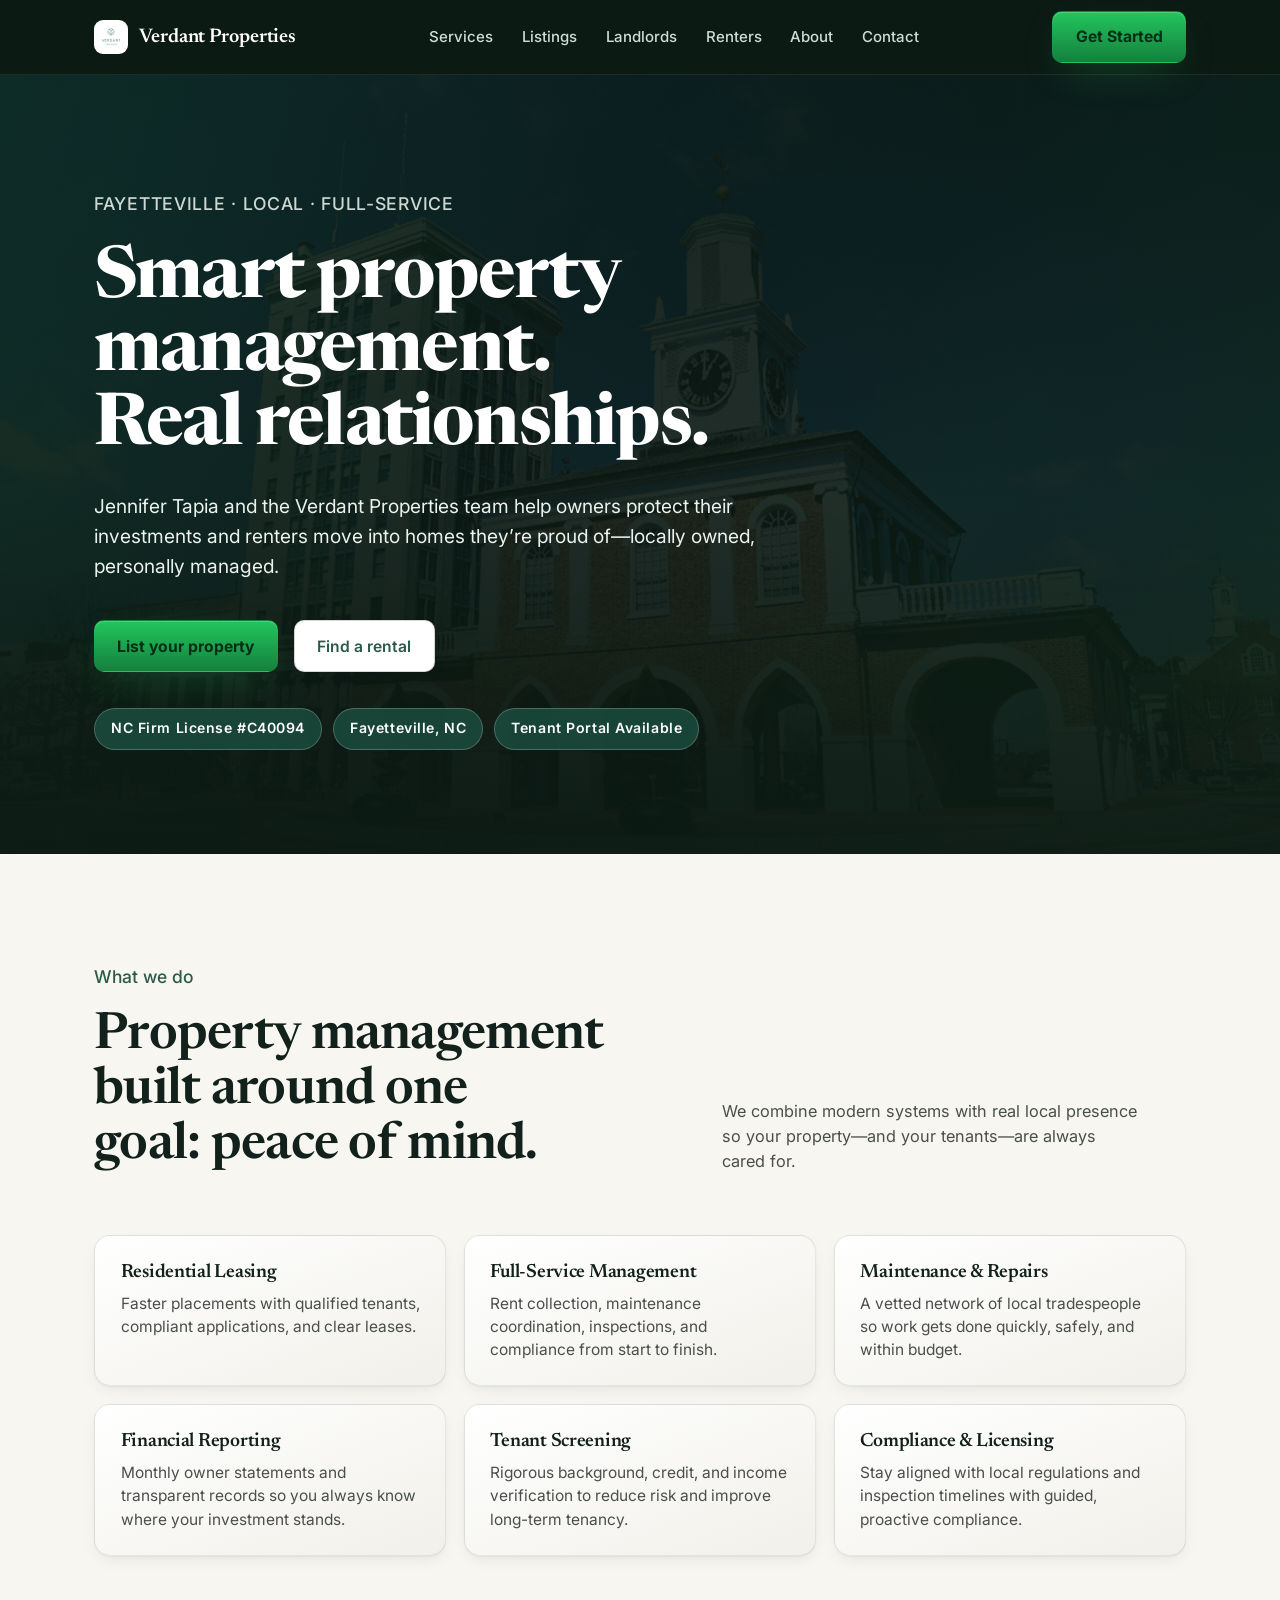
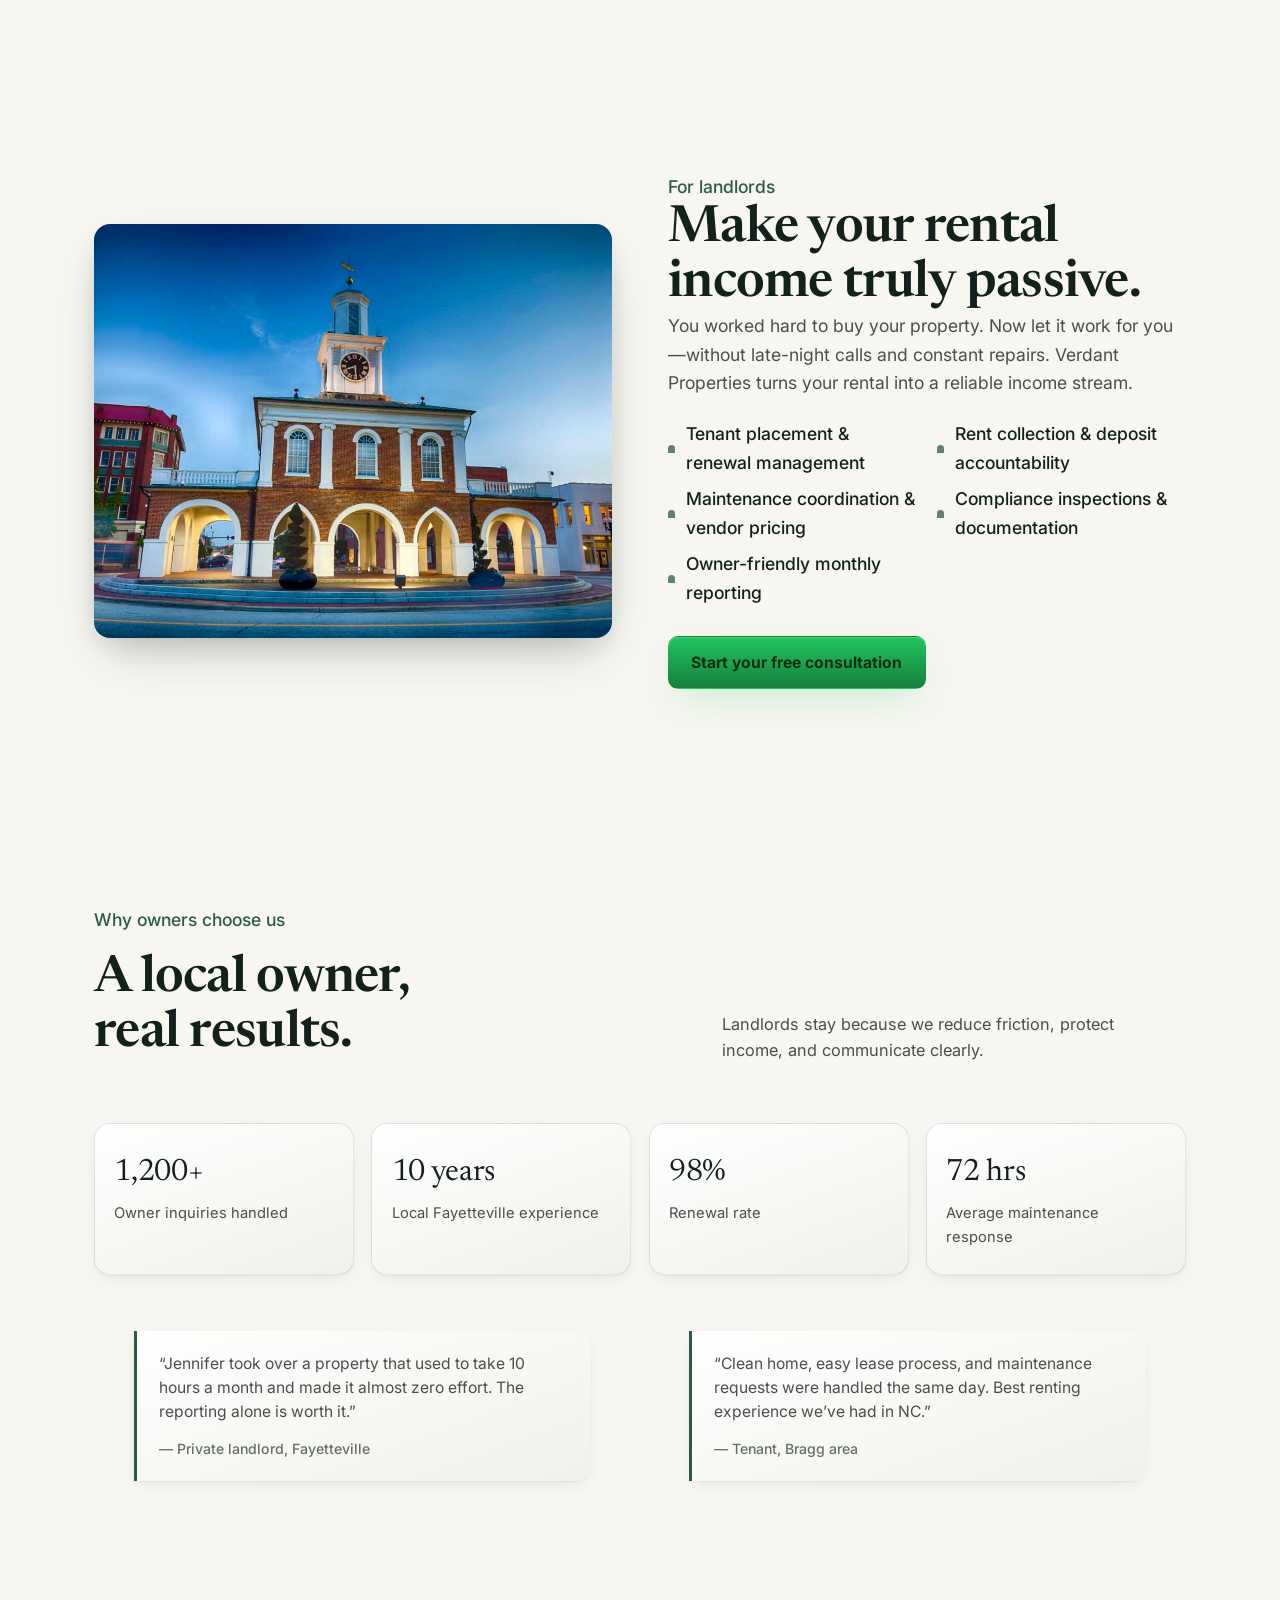
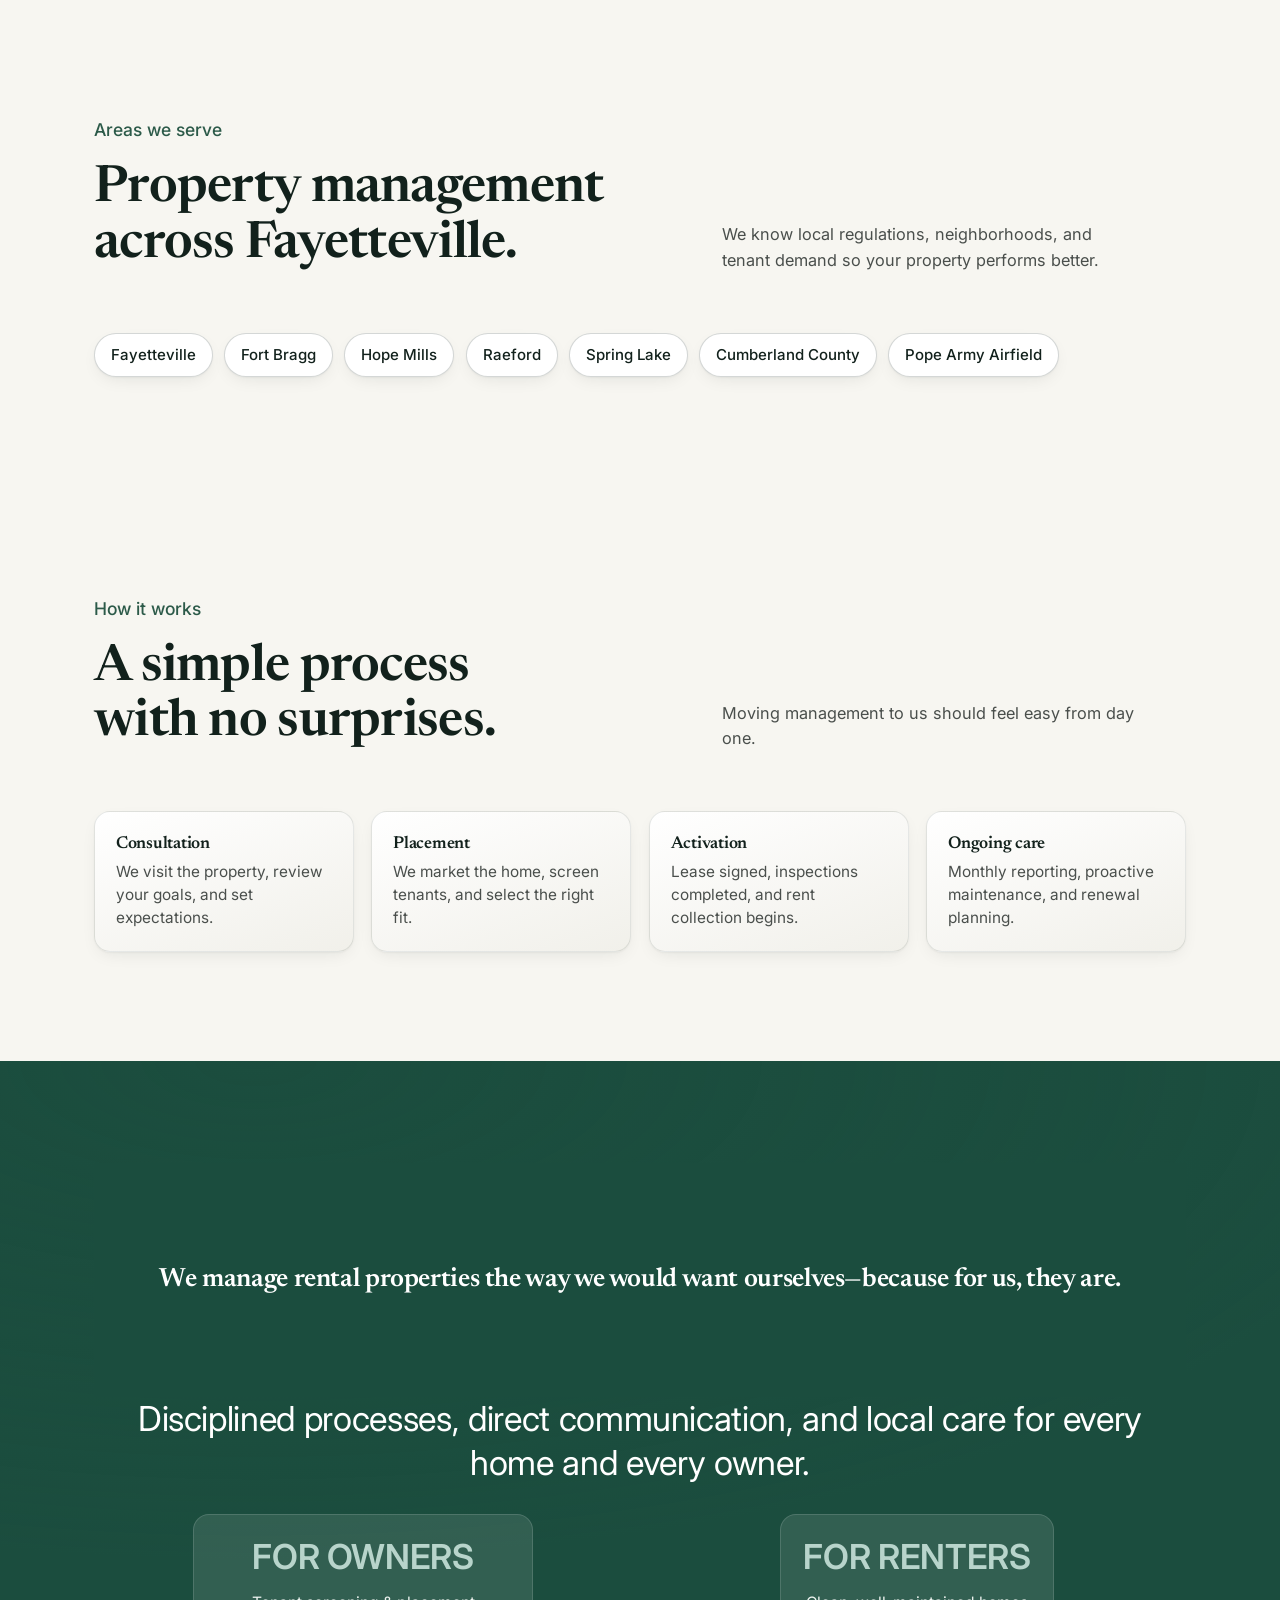
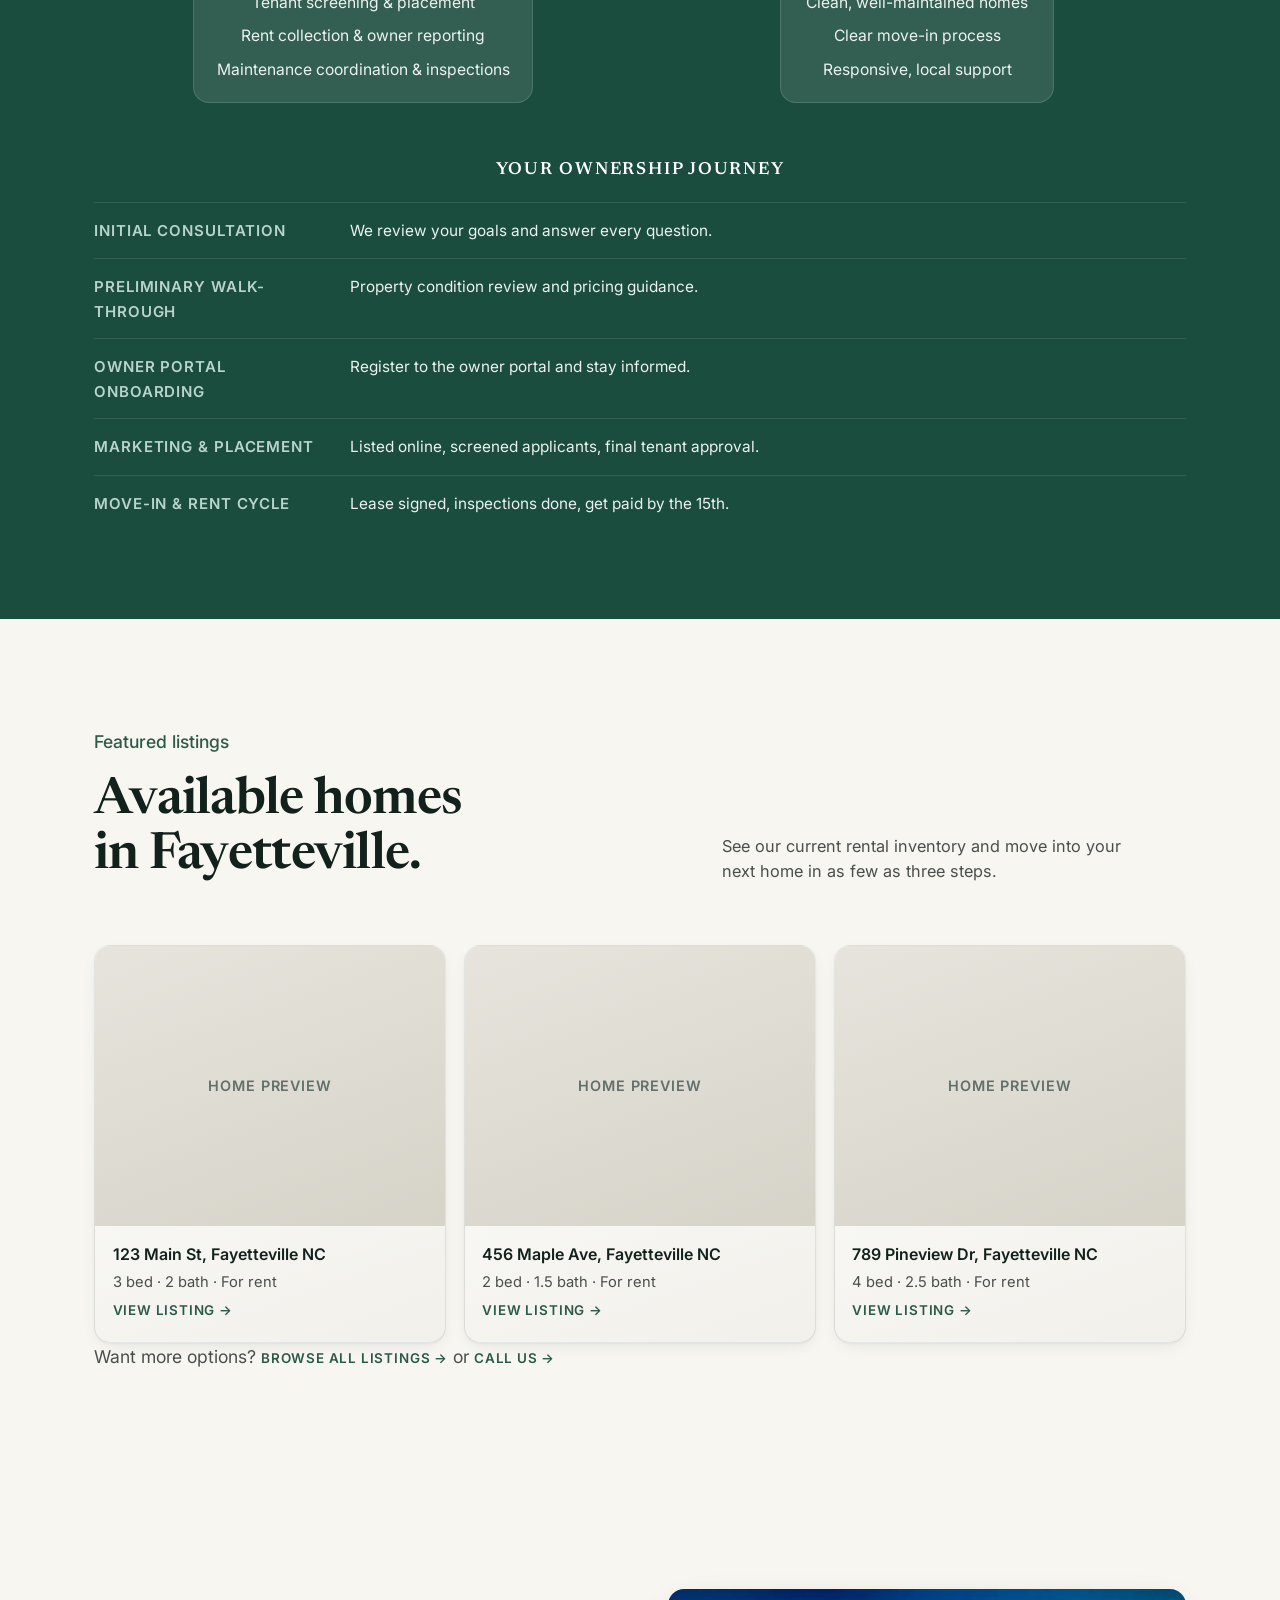
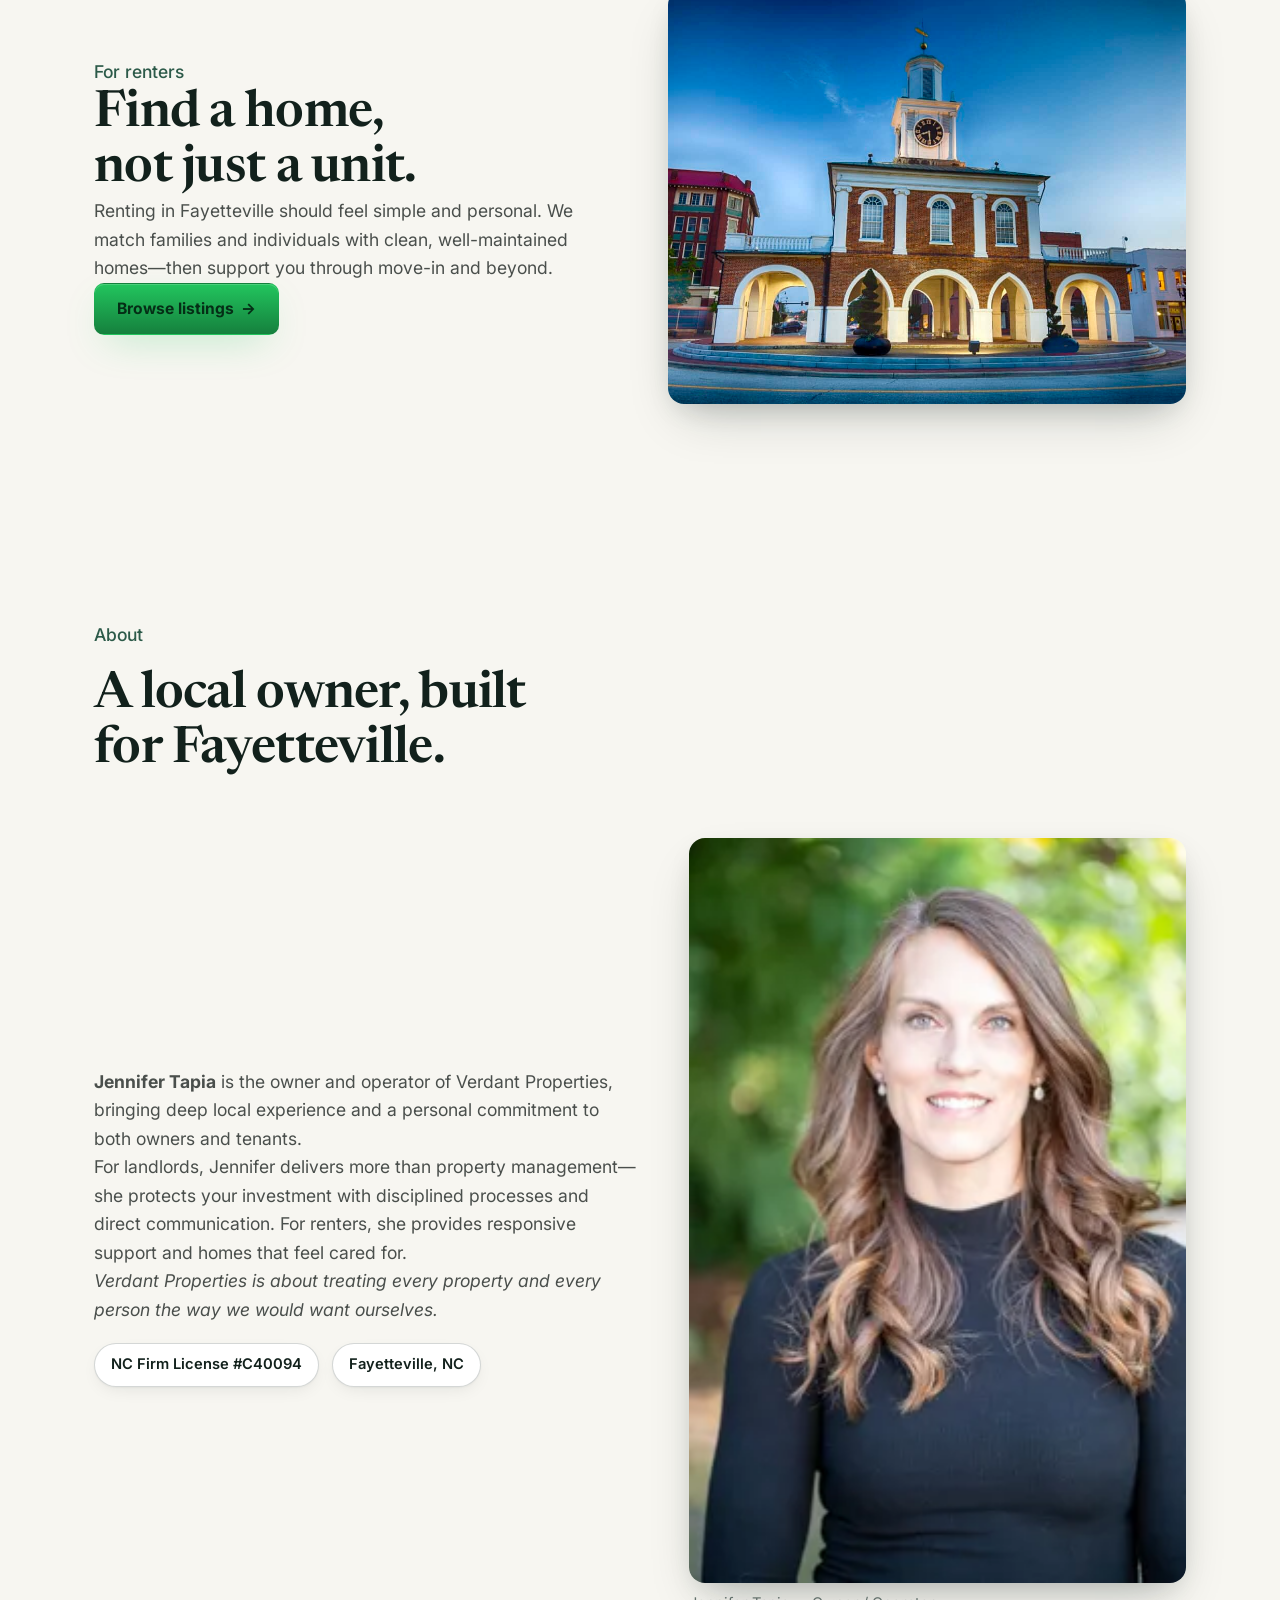
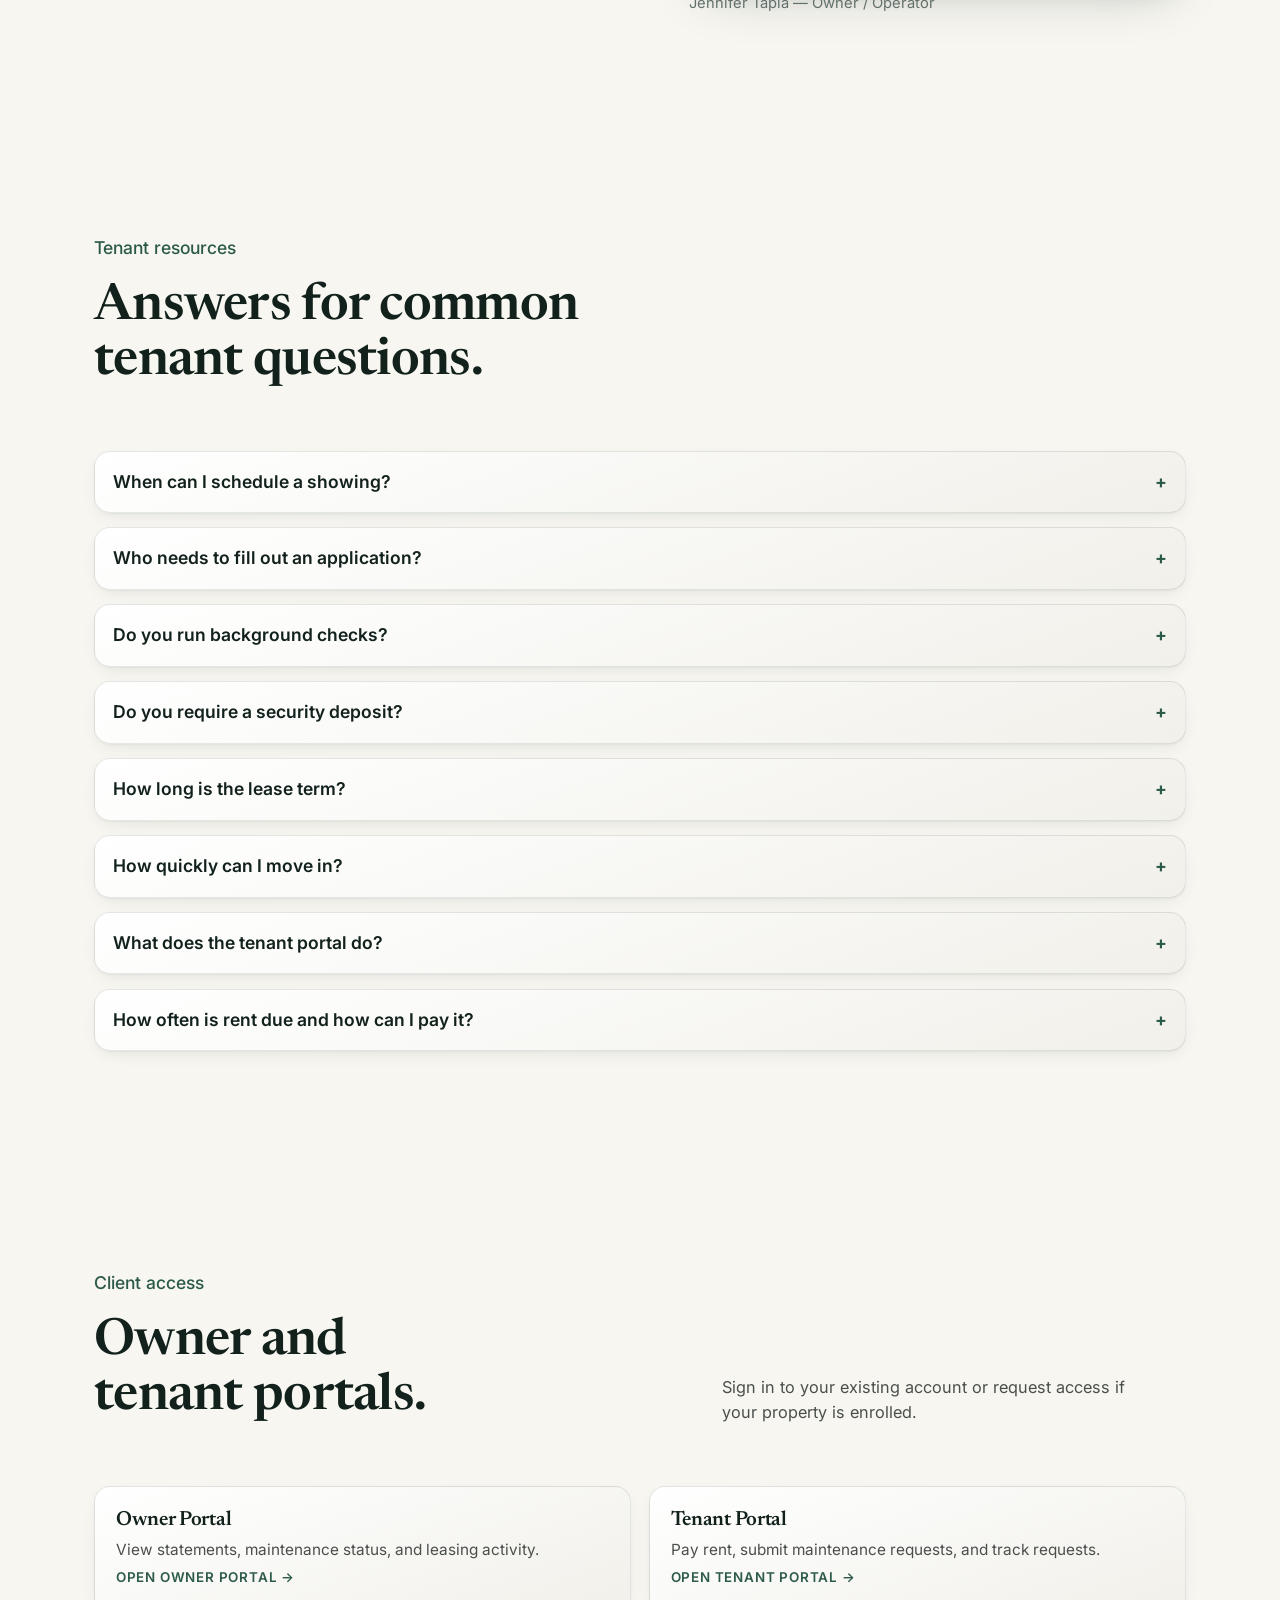
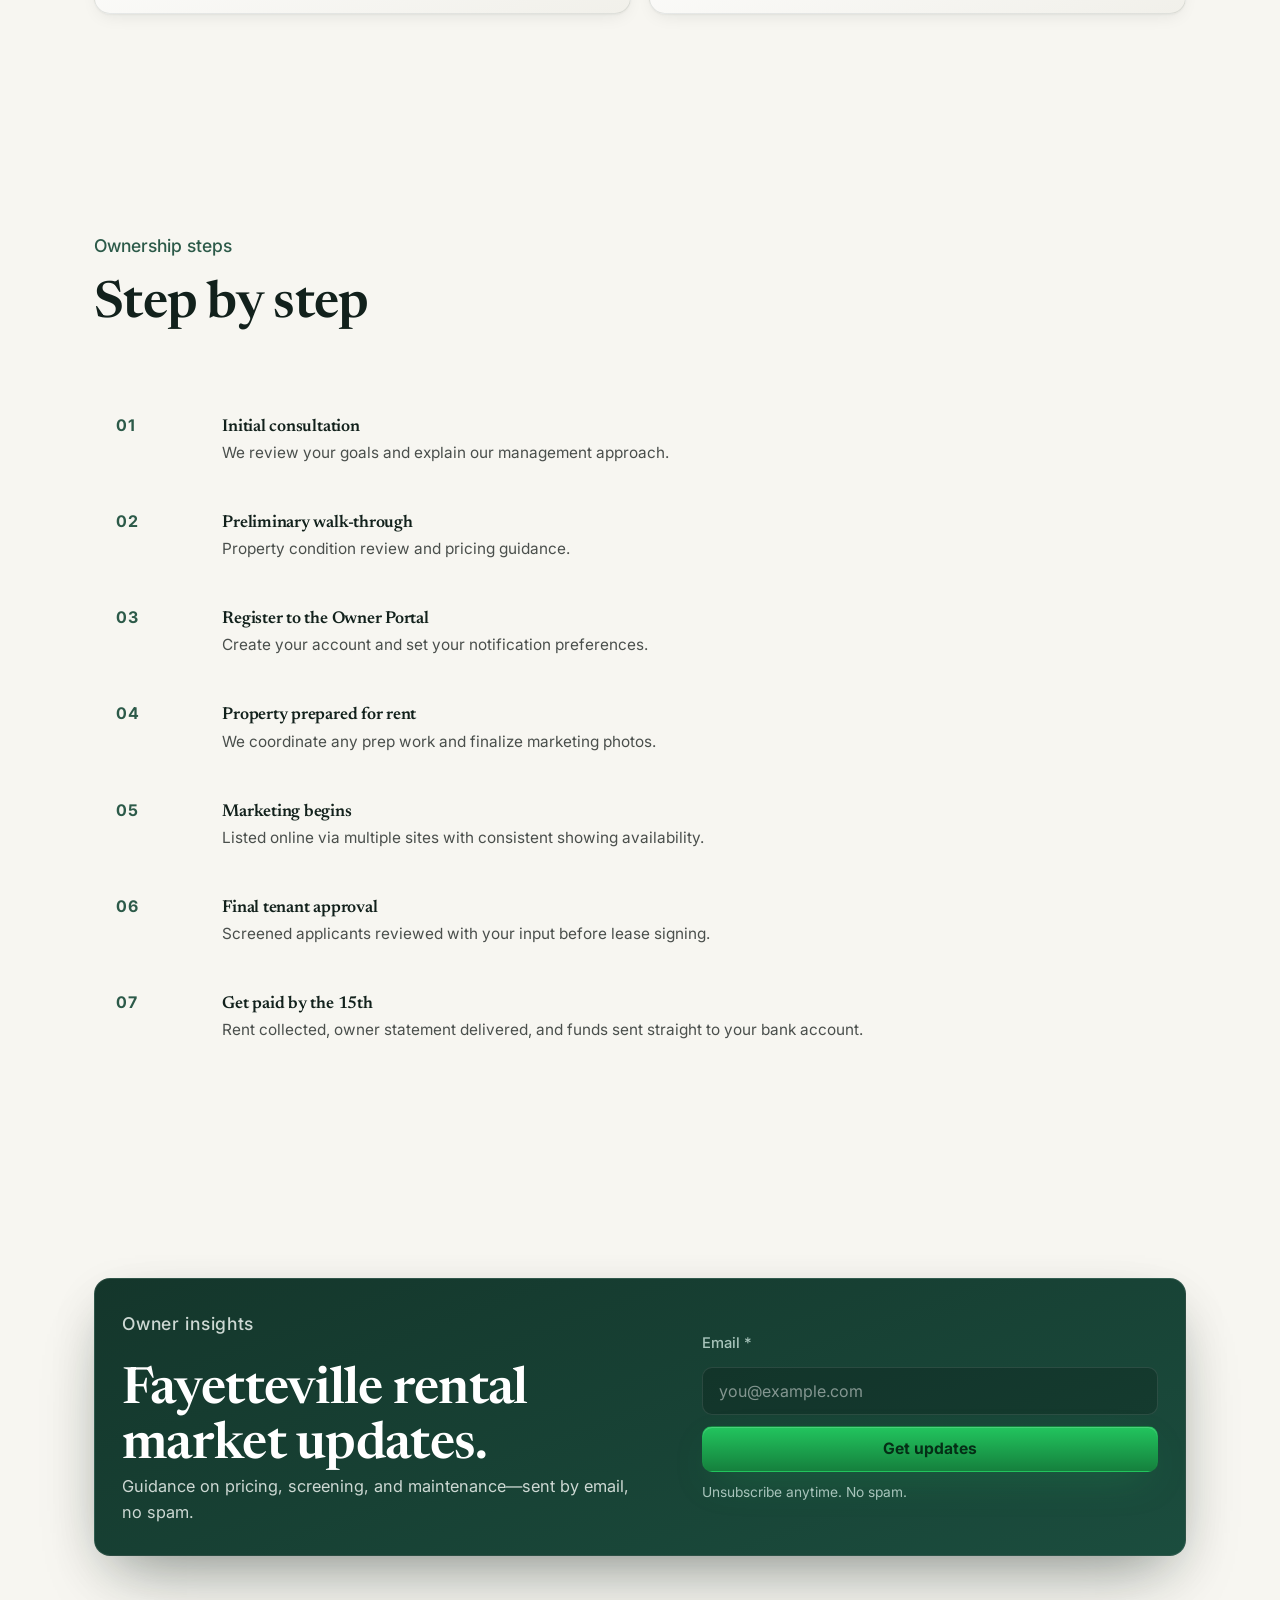
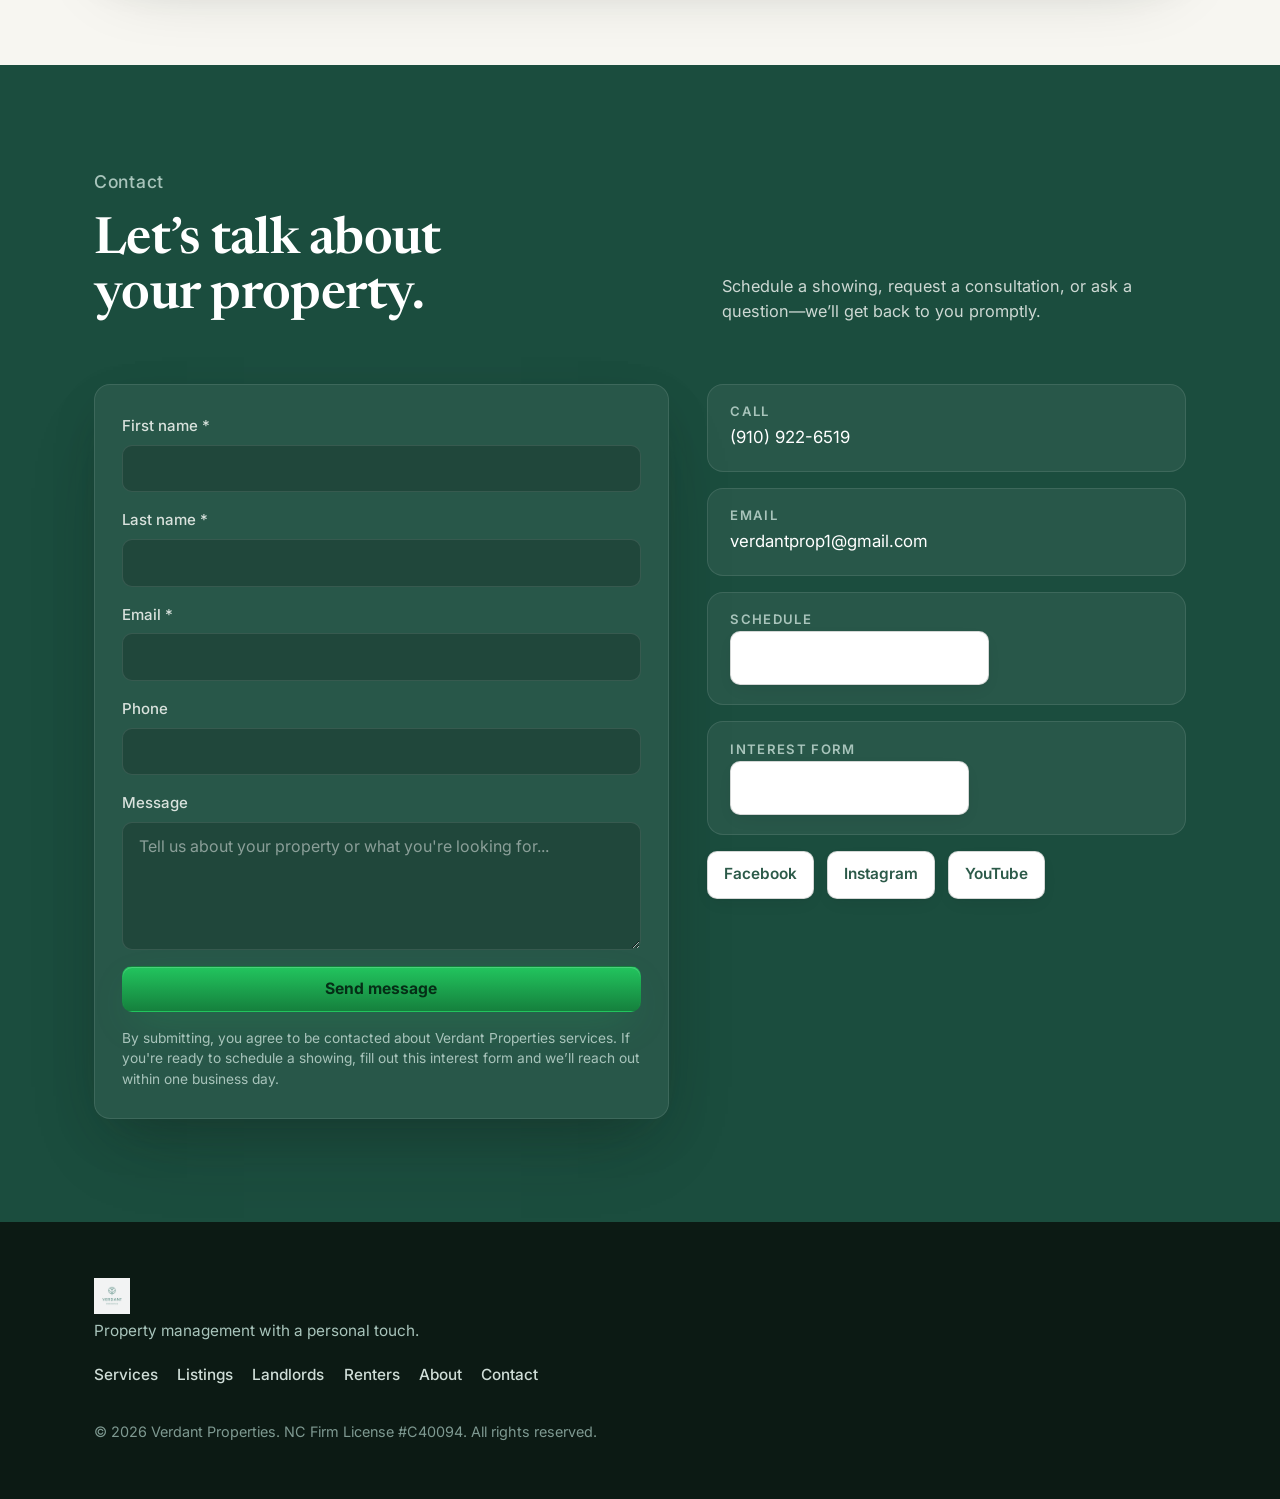
==== commit 4650d931: "Add cinematic hero layers: vignette, shimmer, bottom fade" ====
--- a/index.html
+++ b/index.html
@@ -55,8 +55,11 @@
 
   <main>
     <section class="hero" id="top" aria-labelledby="hero-heading">
-      <div class="hero-media" aria-hidden="true">
-        <img src="assets/img/fayetteville-hero.png" alt="Fayetteville area community" loading="eager" />
+      <div class="hero-cinematic-bg" aria-hidden="true">
+        <img class="hero-bg-img" src="assets/img/fayetteville-hero.png" alt="Fayetteville community" loading="eager" />
+        <div class="hero-bg-vignette"></div>
+        <div class="hero-bg-shimmer"></div>
+        <div class="hero-bg-bottom-fade"></div>
       </div>
       <div class="hero-veil" aria-hidden="true"></div>
       <div class="container hero-inner">
--- a/css/styles.css
+++ b/css/styles.css
@@ -118,12 +118,10 @@
   position: sticky;
   top: 0;
   z-index: 50;
-  background: rgba(247, 246, 241, 0.78);
-  backdrop-filter: saturate(1.4) blur(14px);
-  -webkit-backdrop-filter: saturate(1.4) blur(14px);
-  border-bottom: 1px solid transparent;
-}
-.site-header.is-stuck { border-bottom-color: var(--line); backdrop-filter: saturate(1.4) blur(12px); }
+  background: #0c1a14;
+  border-bottom: 1px solid rgba(255,255,255,0.08);
+}
+.site-header.is-stuck { background: #0c1a14; border-bottom-color: rgba(255,255,255,0.14); }
 .header-inner {
   display: flex;
   align-items: center;
@@ -136,7 +134,7 @@
   align-items: center;
   gap: 0.7rem;
   text-decoration: none;
-  color: var(--ink);
+  color: #fff;
 }
 .brand-logo {
   height: 34px;
@@ -154,12 +152,13 @@
 .site-nav { display: flex; gap: 1.8rem; }
 .site-nav a {
   text-decoration: none;
-  color: var(--body);
+  color: #cfddd7;
   font-size: 0.94rem;
   font-weight: 500;
   position: relative;
   transition: color 0.2s ease;
 }
+.site-nav a:hover { color: #fff; }
 .site-nav a::after {
   content: "";
   position: absolute;
@@ -167,12 +166,11 @@
   bottom: -6px;
   width: 100%;
   height: 1.5px;
-  background: var(--green-mid);
+  background: #4ade80;
   transform: scaleX(0);
   transform-origin: left;
   transition: transform 0.35s var(--ease-out);
 }
-.site-nav a:hover { color: var(--ink); }
 .site-nav a:hover::after { transform: scaleX(1); }
 
 .nav-toggle {
@@ -202,16 +200,16 @@
   padding: 0.5rem 1rem 1.2rem;
   gap: 0.6rem;
   flex-direction: column;
-  background: rgba(247, 246, 241, 0.96);
-  border-bottom: 1px solid var(--line);
+  background: #0c1a14;
+  border-bottom: 1px solid rgba(255,255,255,0.08);
 }
 .mobile-nav[hidden] { display: none; }
 .mobile-nav a {
   padding: 0.7rem 0.4rem;
   text-decoration: none;
-  color: var(--ink);
+  color: #cfddd7;
   font-weight: 500;
-  border-top: 1px solid var(--line);
+  border-top: 1px solid rgba(255,255,255,0.06);
 }
 
 /* ---------- Buttons ---------- */
@@ -233,11 +231,12 @@
   min-height: 44px;
 }
 .btn-primary {
-  background: linear-gradient(180deg, #14362b 0%, var(--forest) 100%);
-  color: #fff;
-  box-shadow: var(--shadow-md), inset 0 1px 0 rgba(255,255,255,0.14);
-}
-.btn-primary:hover { transform: translateY(-2px); box-shadow: var(--shadow-lg), inset 0 1px 0 rgba(255,255,255,0.12); }
+  background: linear-gradient(180deg, #22c55e 0%, #15803d 100%);
+  color: #052e16;
+  box-shadow: 0 14px 40px -14px rgba(34,197,94,0.35), inset 0 1px 0 rgba(255,255,255,0.18);
+  font-weight: 700;
+}
+.btn-primary:hover { transform: translateY(-2px); box-shadow: 0 22px 60px -16px rgba(34,197,94,0.45), inset 0 1px 0 rgba(255,255,255,0.14); }
 .btn-primary:active { transform: translateY(0); }
 .btn-secondary {
   background: var(--surface);
@@ -251,32 +250,42 @@
 /* ---------- Hero ---------- */
 .hero {
   position: relative;
-  padding-top: clamp(4rem, 8vw, 6.5rem);
-  padding-bottom: clamp(4rem, 8vw, 5.5rem);
+  padding-top: clamp(5rem, 9vw, 7.5rem);
+  padding-bottom: clamp(5rem, 9vw, 6.5rem);
   overflow: hidden;
-  background: radial-gradient(1200px 600px at 10% 20%, rgba(27,77,62,0.18), transparent),
-              radial-gradient(900px 500px at 90% 80%, rgba(27,77,62,0.14), transparent),
-              var(--bg);
-}
-.hero-media {
-  position: absolute;
-  inset: 0;
-  z-index: 0;
-  opacity: 0.85;
-}
-.hero-media img {
+  background: #0c1a14;
+}
+.hero-cinematic-bg { position: absolute; inset: 0; z-index: 0; }
+.hero-bg-img {
   width: 100%;
   height: 100%;
   object-fit: cover;
-  transform: scale(1.04);
-}
-.hero-veil {
+  opacity: 0.55;
+  transform: scale(1.05);
+}
+.hero-bg-vignette {
   position: absolute;
   inset: 0;
+  background:
+    radial-gradient(1200px 700px at 15% 10%, rgba(12,26,20,0.0), rgba(12,26,20,0.65)),
+    radial-gradient(900px 600px at 85% 85%, rgba(12,26,20,0.55), rgba(12,26,20,0.85));
   z-index: 1;
-  background:
-    linear-gradient(180deg, rgba(27,77,62,0.70) 0%, rgba(27,77,62,0.35) 60%, rgba(27,77,62,0.70) 100%),
-    linear-gradient(90deg, rgba(27,77,62,0.55) 55%, rgba(27,77,62,0.05) 100%);
+}
+.hero-bg-shimmer {
+  position: absolute;
+  inset: 0;
+  background: linear-gradient(120deg, rgba(34,197,94,0.08) 0%, transparent 40%, transparent 60%, rgba(34,197,94,0.06) 100%);
+  z-index: 2;
+  mix-blend-mode: screen;
+}
+.hero-bg-bottom-fade {
+  position: absolute;
+  left: 0;
+  right: 0;
+  bottom: 0;
+  height: 45%;
+  background: linear-gradient(180deg, rgba(12,26,20,0.0), rgba(12,26,20,0.75));
+  z-index: 3;
 }
 .hero-inner { position: relative; z-index: 2; }
 .hero-copy { max-width: 760px; }
@@ -287,6 +296,7 @@
   line-height: 1.02;
   letter-spacing: -0.025em;
   max-width: 14ch;
+  font-weight: 700;
 }
 .hero-sub {
   margin-top: 1.8rem;
@@ -305,13 +315,15 @@
 }
 .trust-pill {
   padding: 0.55rem 1rem;
-  background: rgba(255,255,255,0.10);
-  border: 1px solid rgba(255,255,255,0.18);
-  color: #ecf2ee;
+  background: rgba(27,77,62,0.85);
+  border: 1px solid rgba(255,255,255,0.22);
+  color: #fff;
   border-radius: 999px;
   font-size: 0.88rem;
-  font-weight: 500;
+  font-weight: 600;
   letter-spacing: 0.04em;
+  backdrop-filter: blur(6px);
+  -webkit-backdrop-filter: blur(6px);
 }
 
 /* ---------- Section heads ---------- */
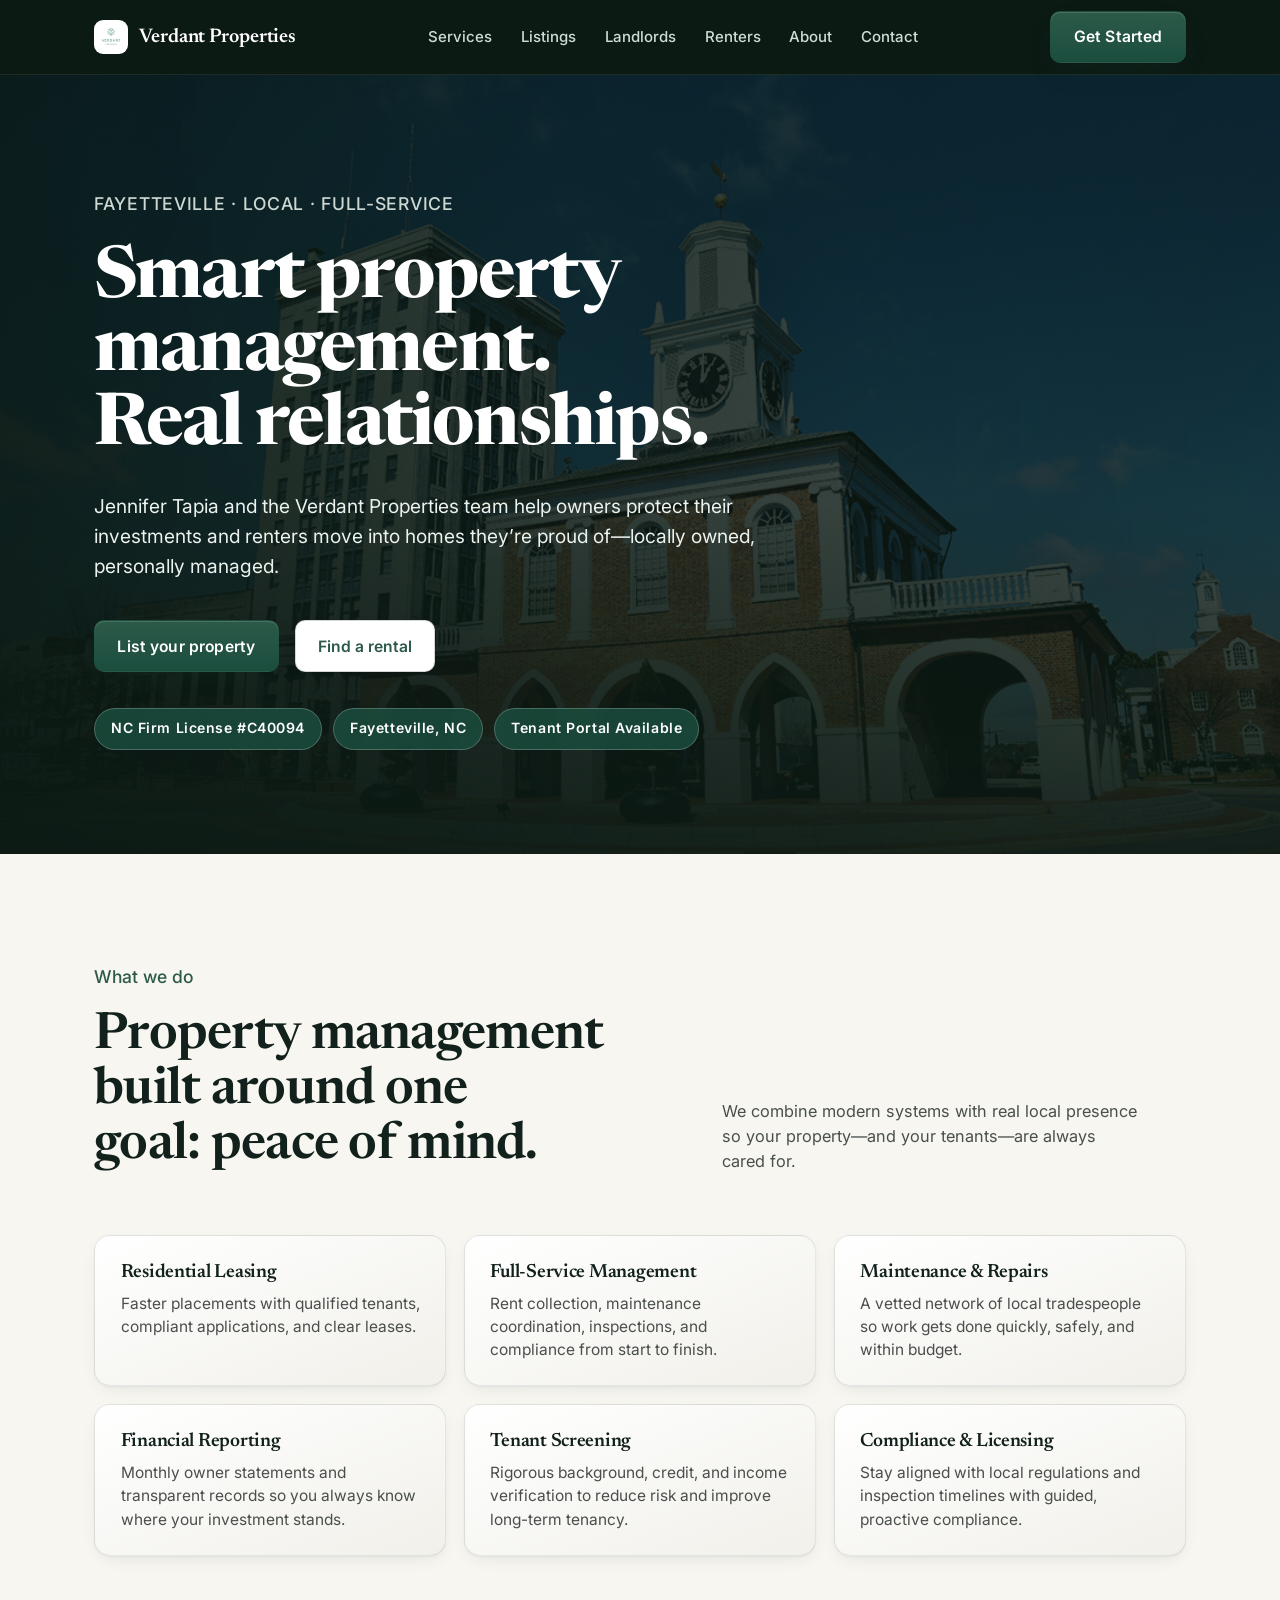
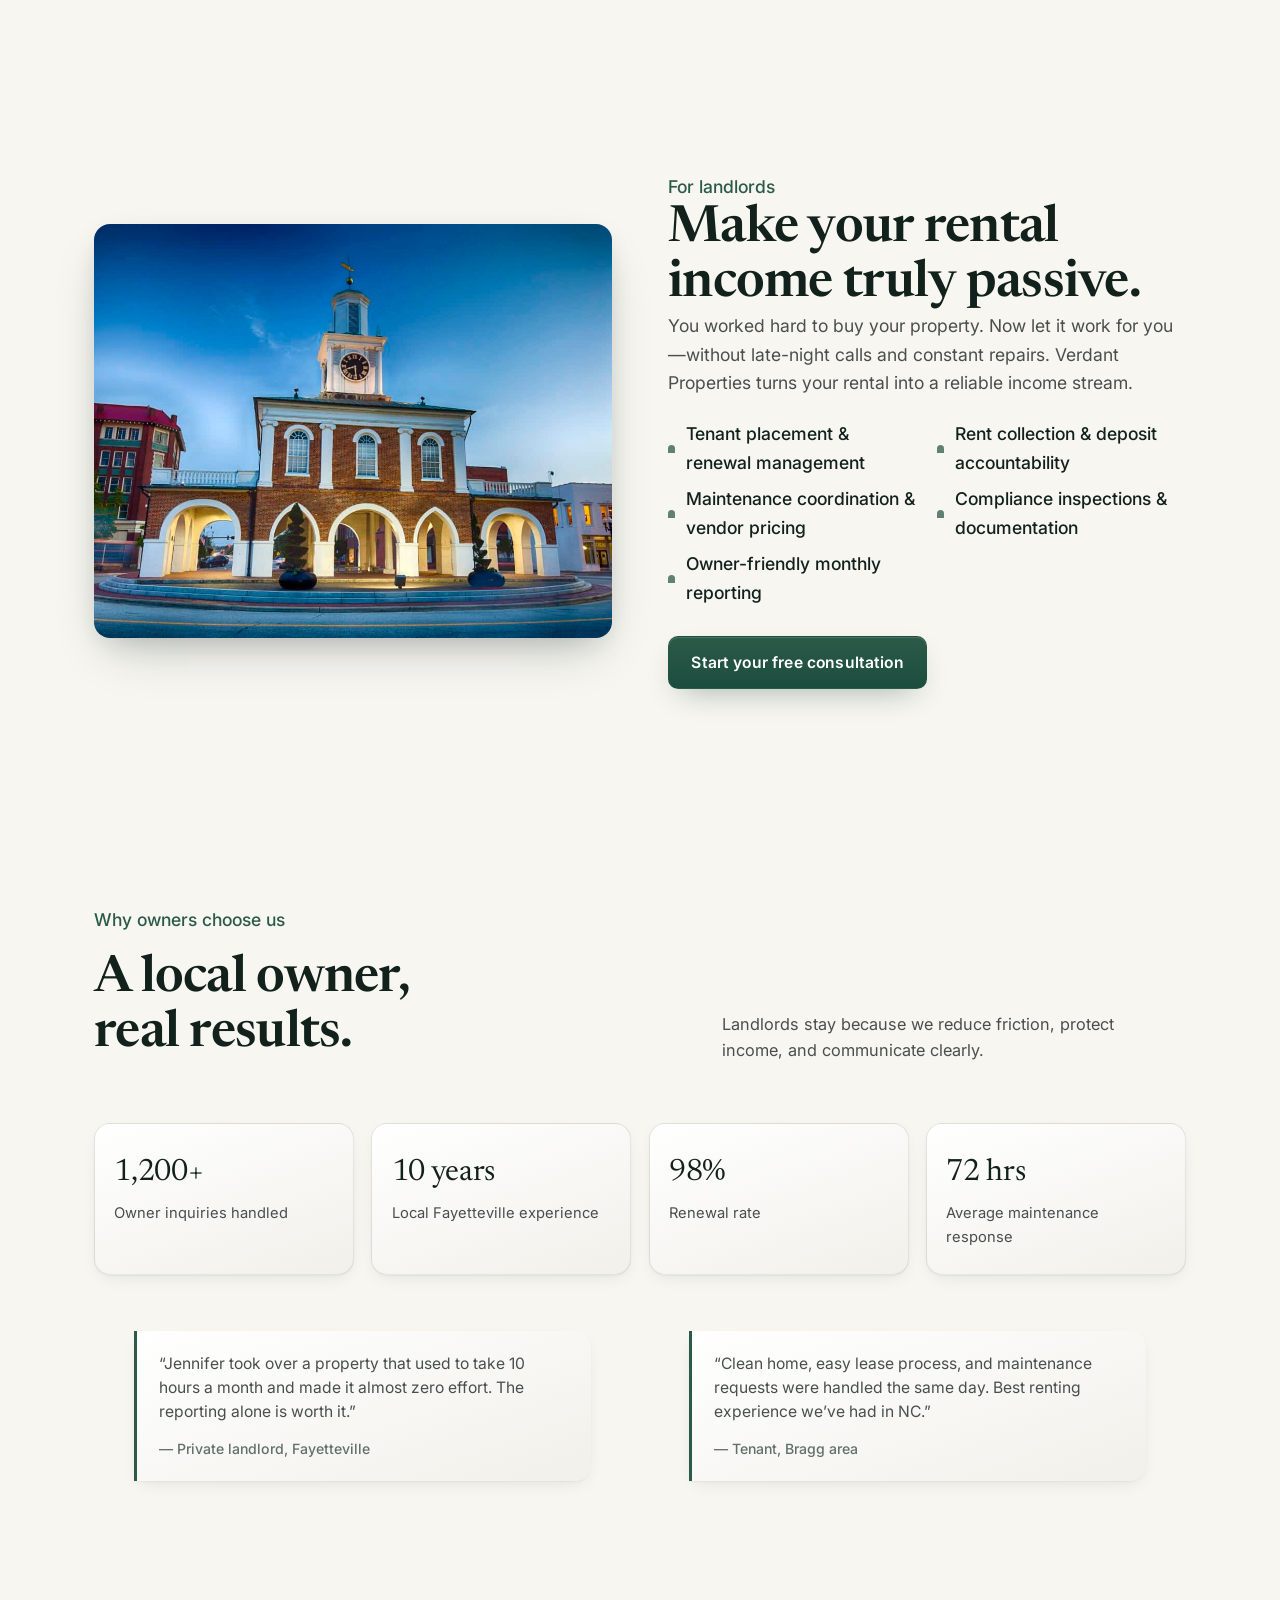
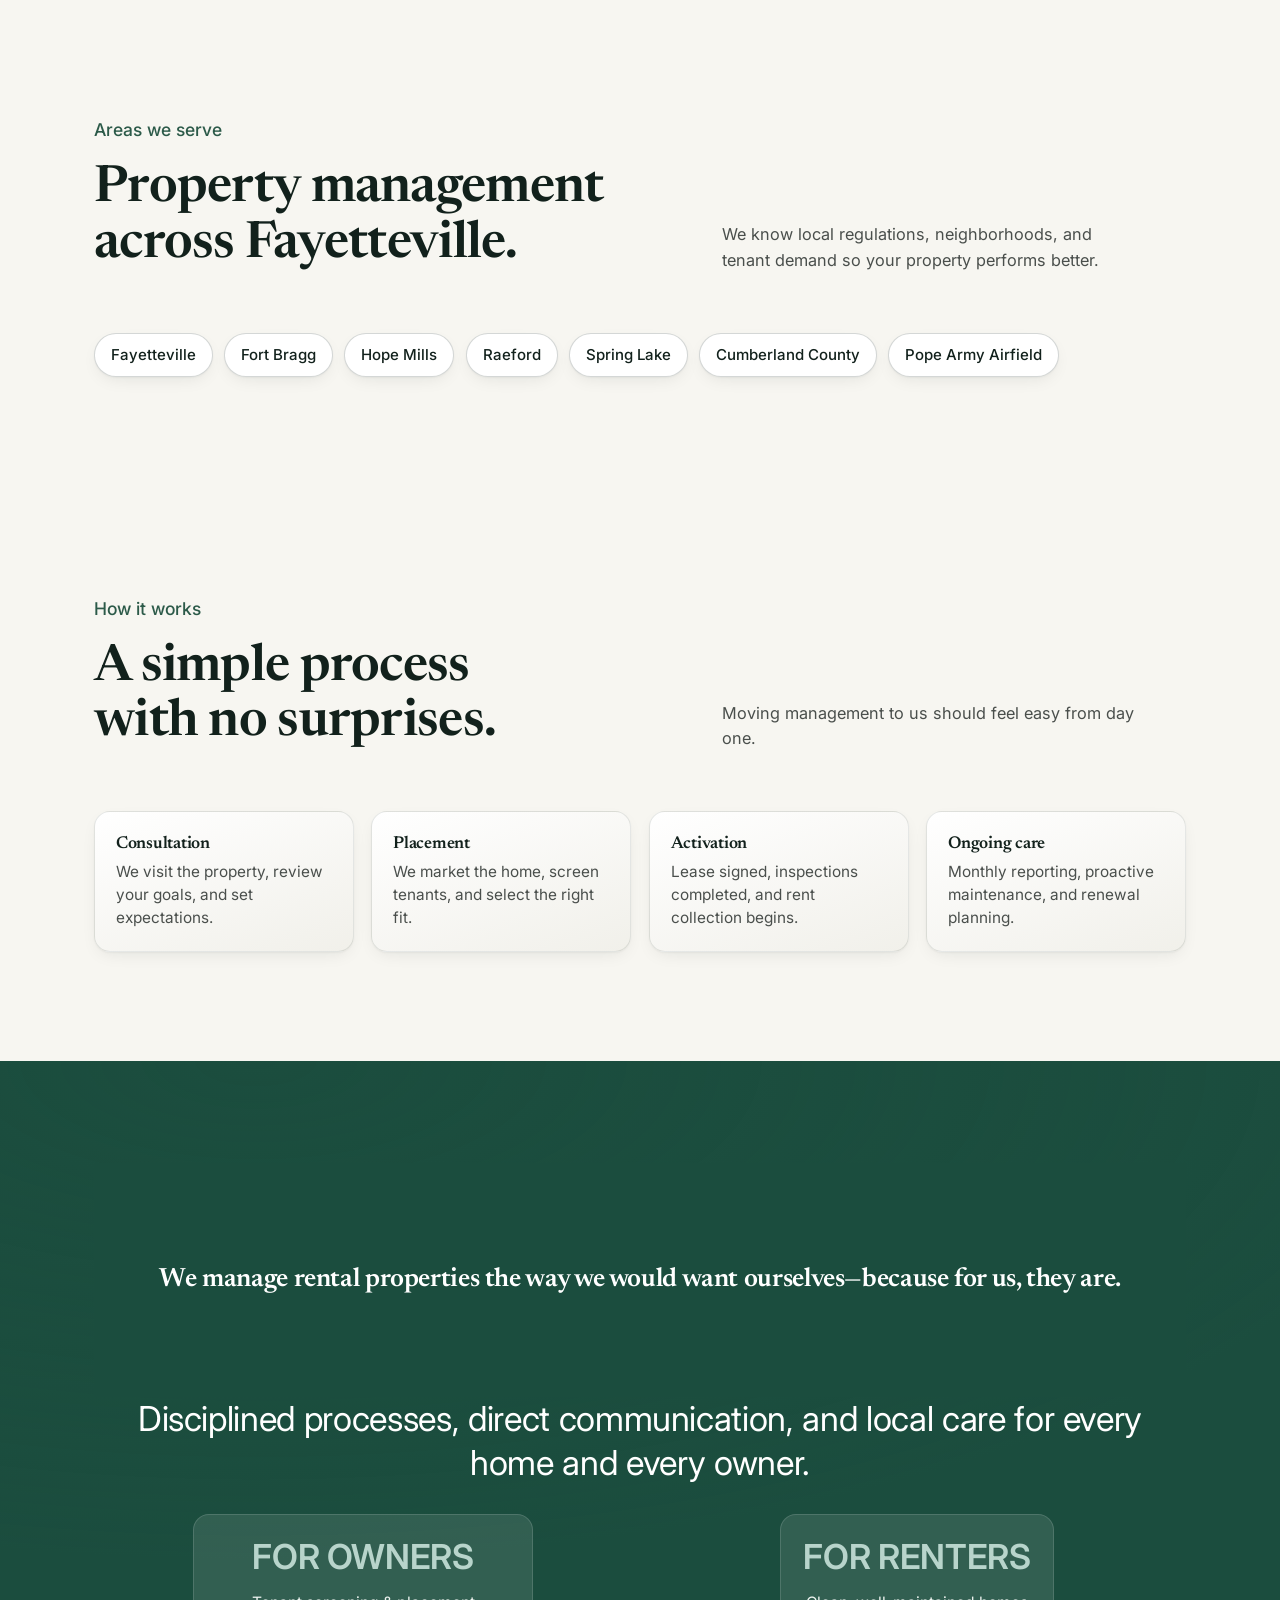
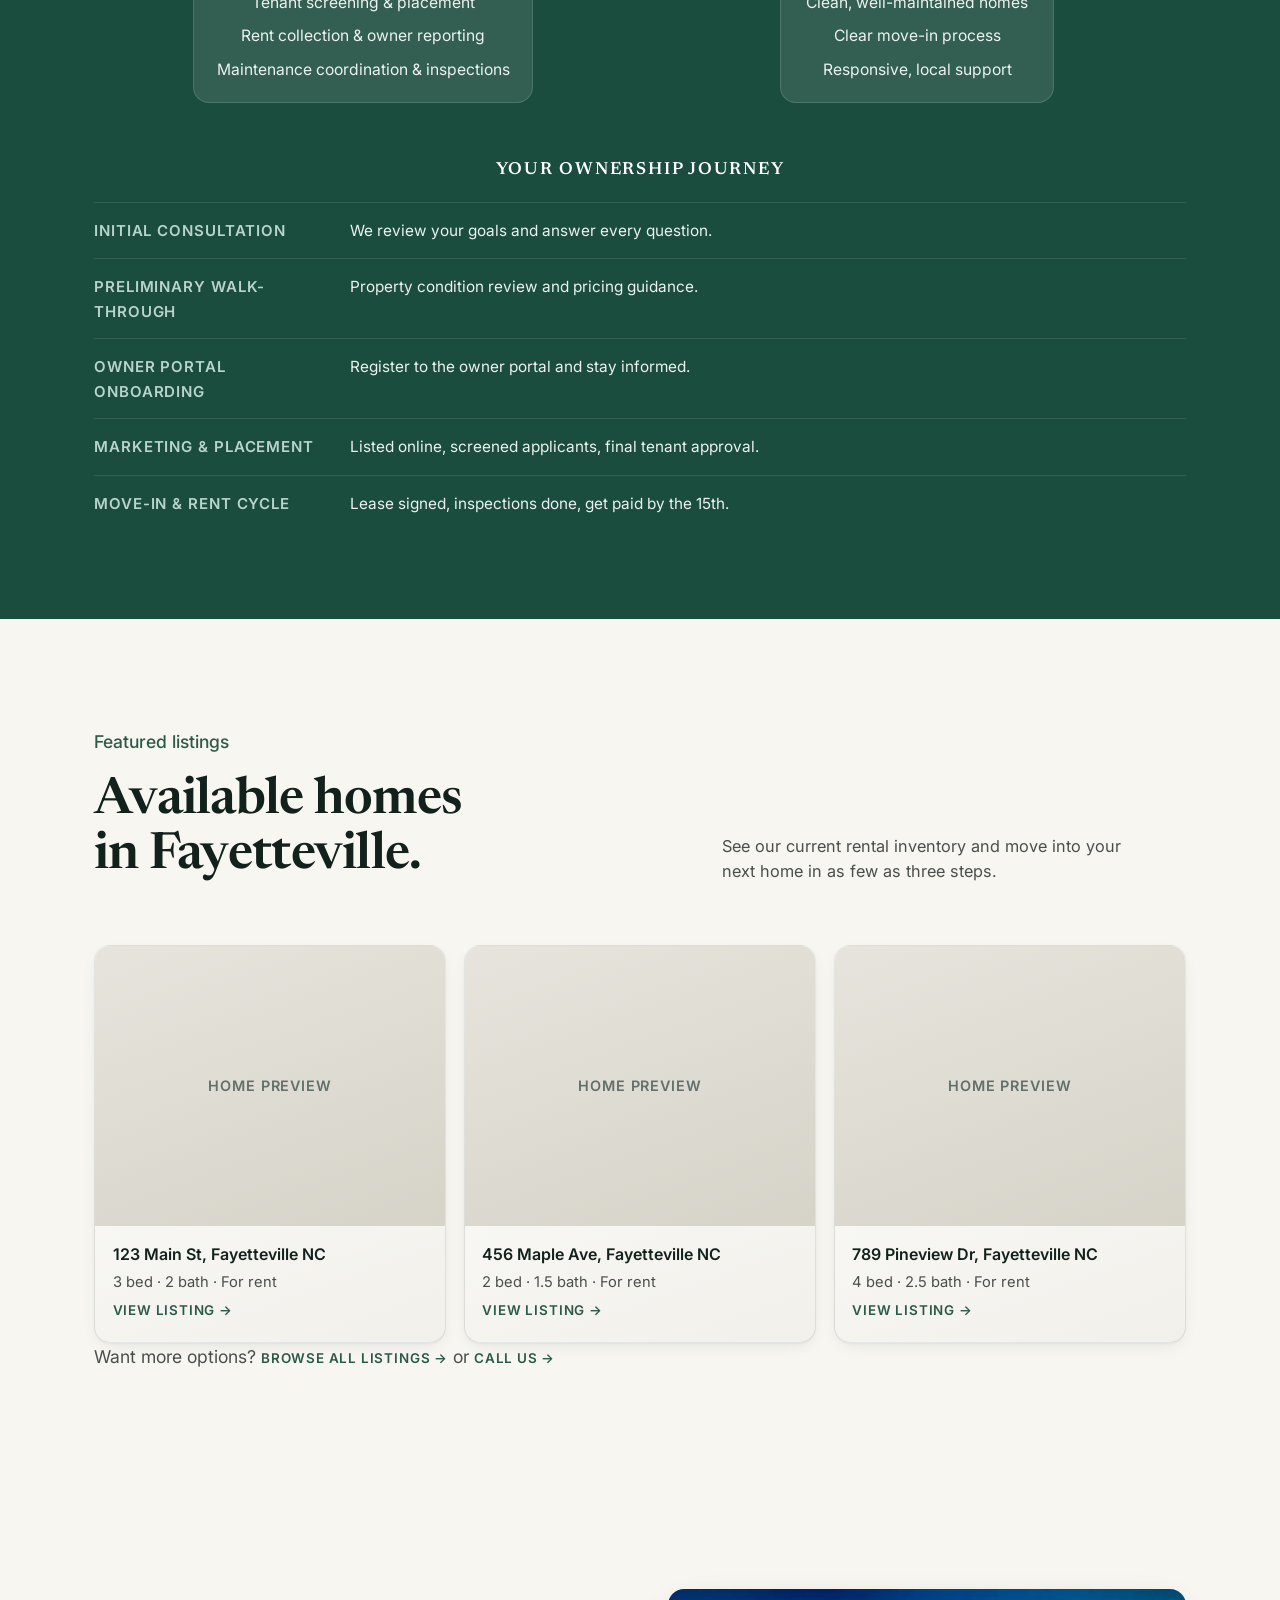
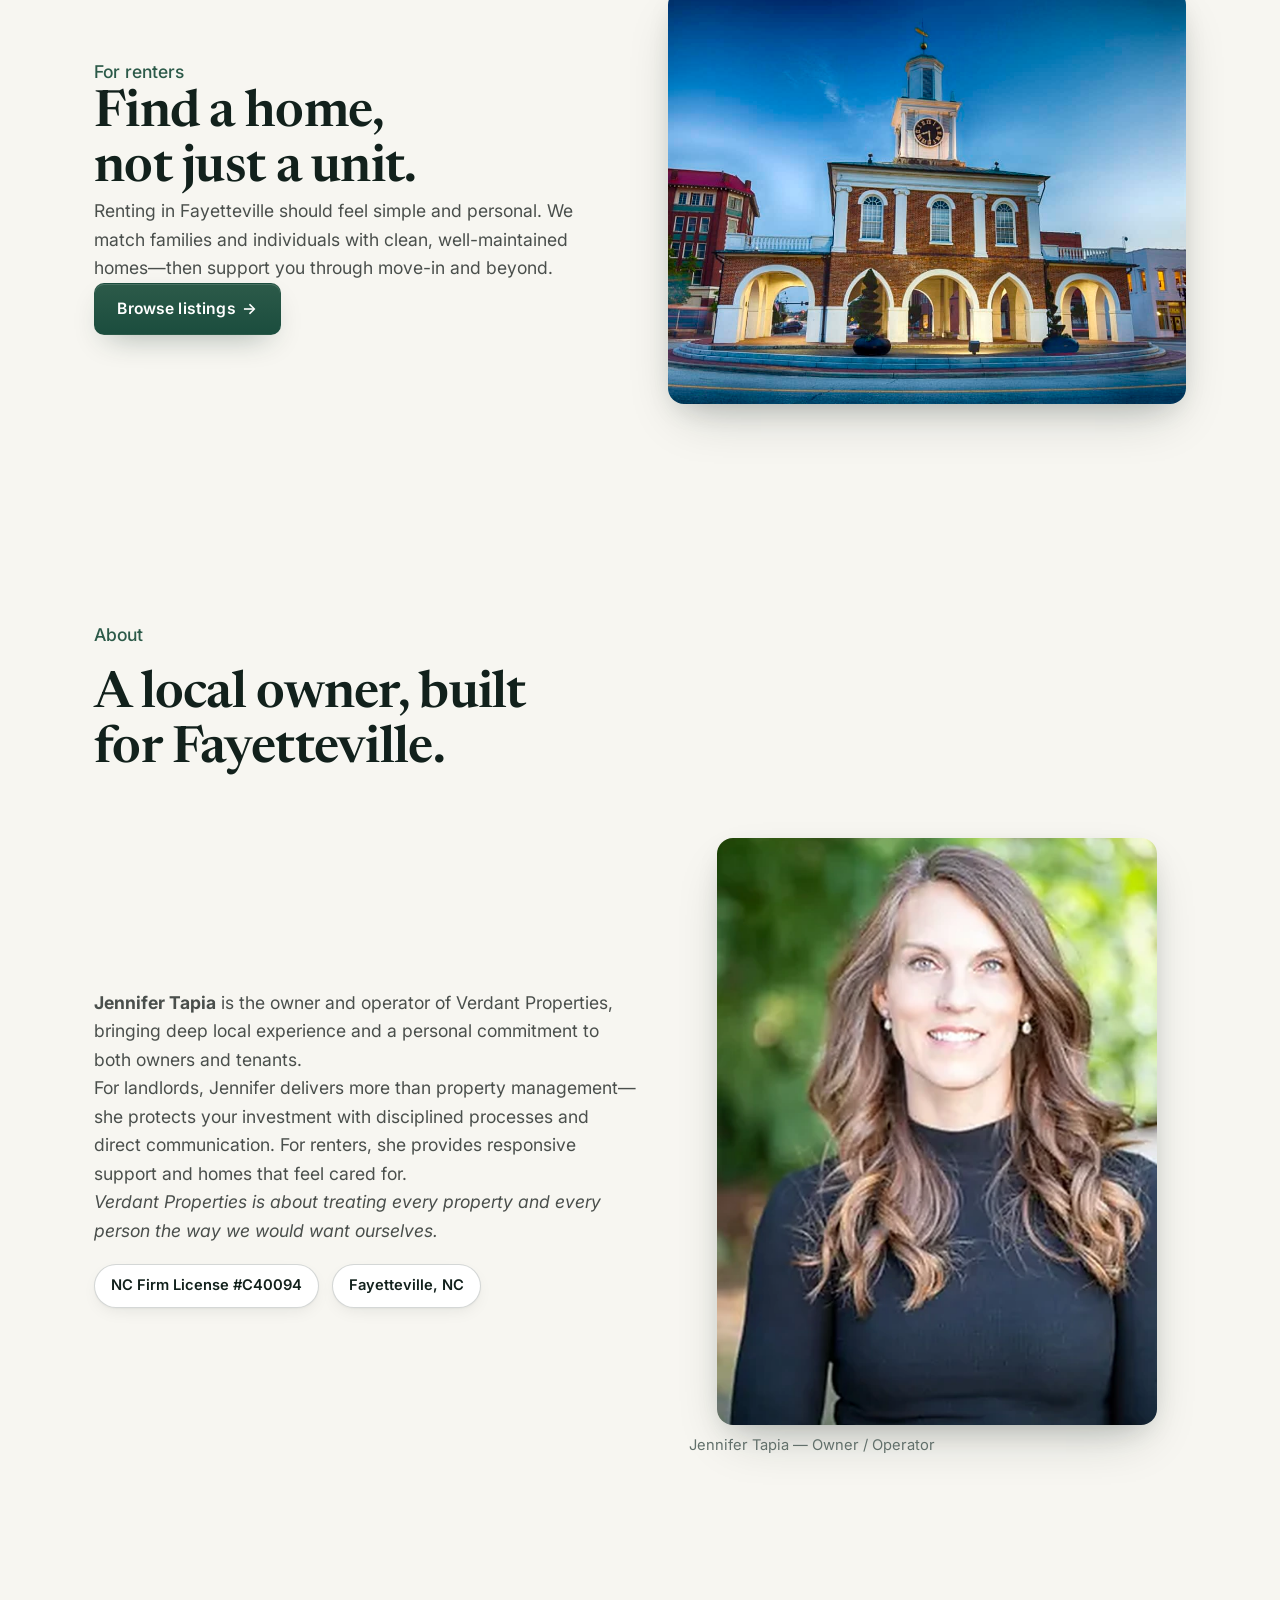
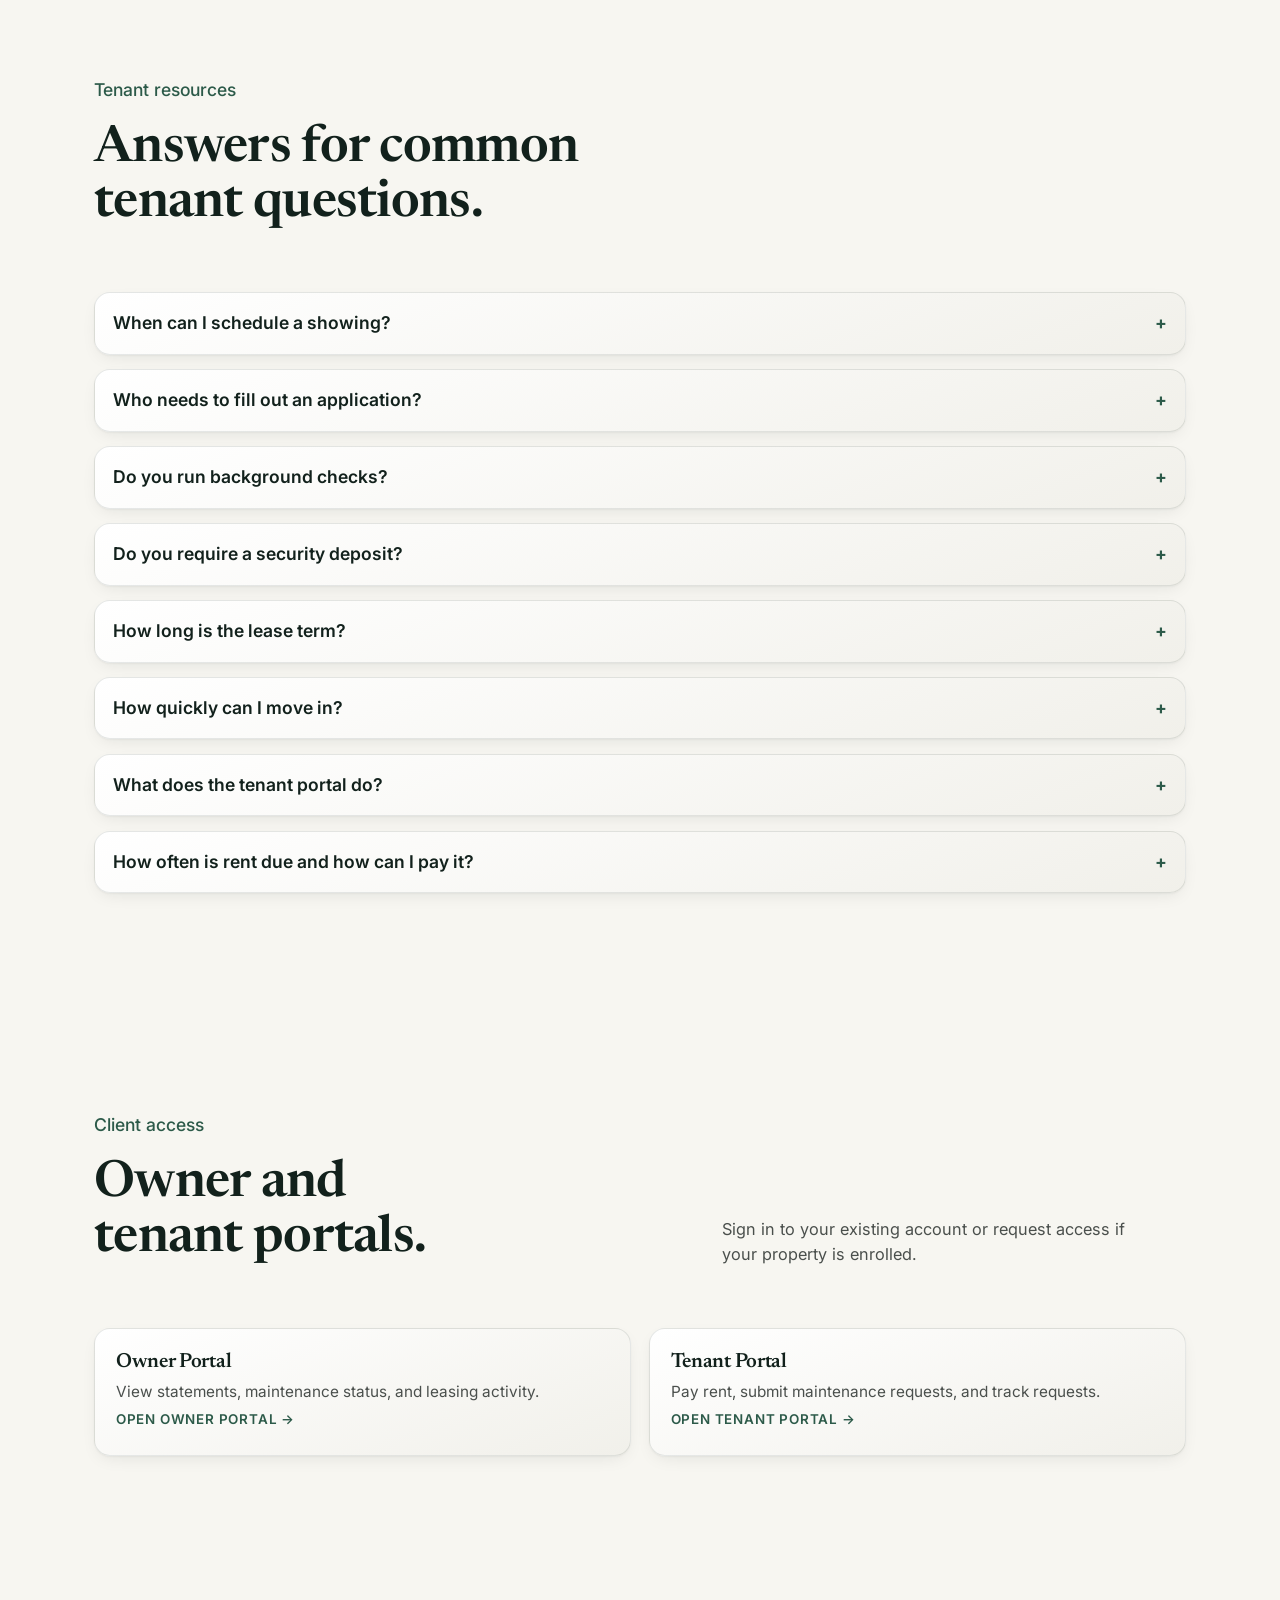
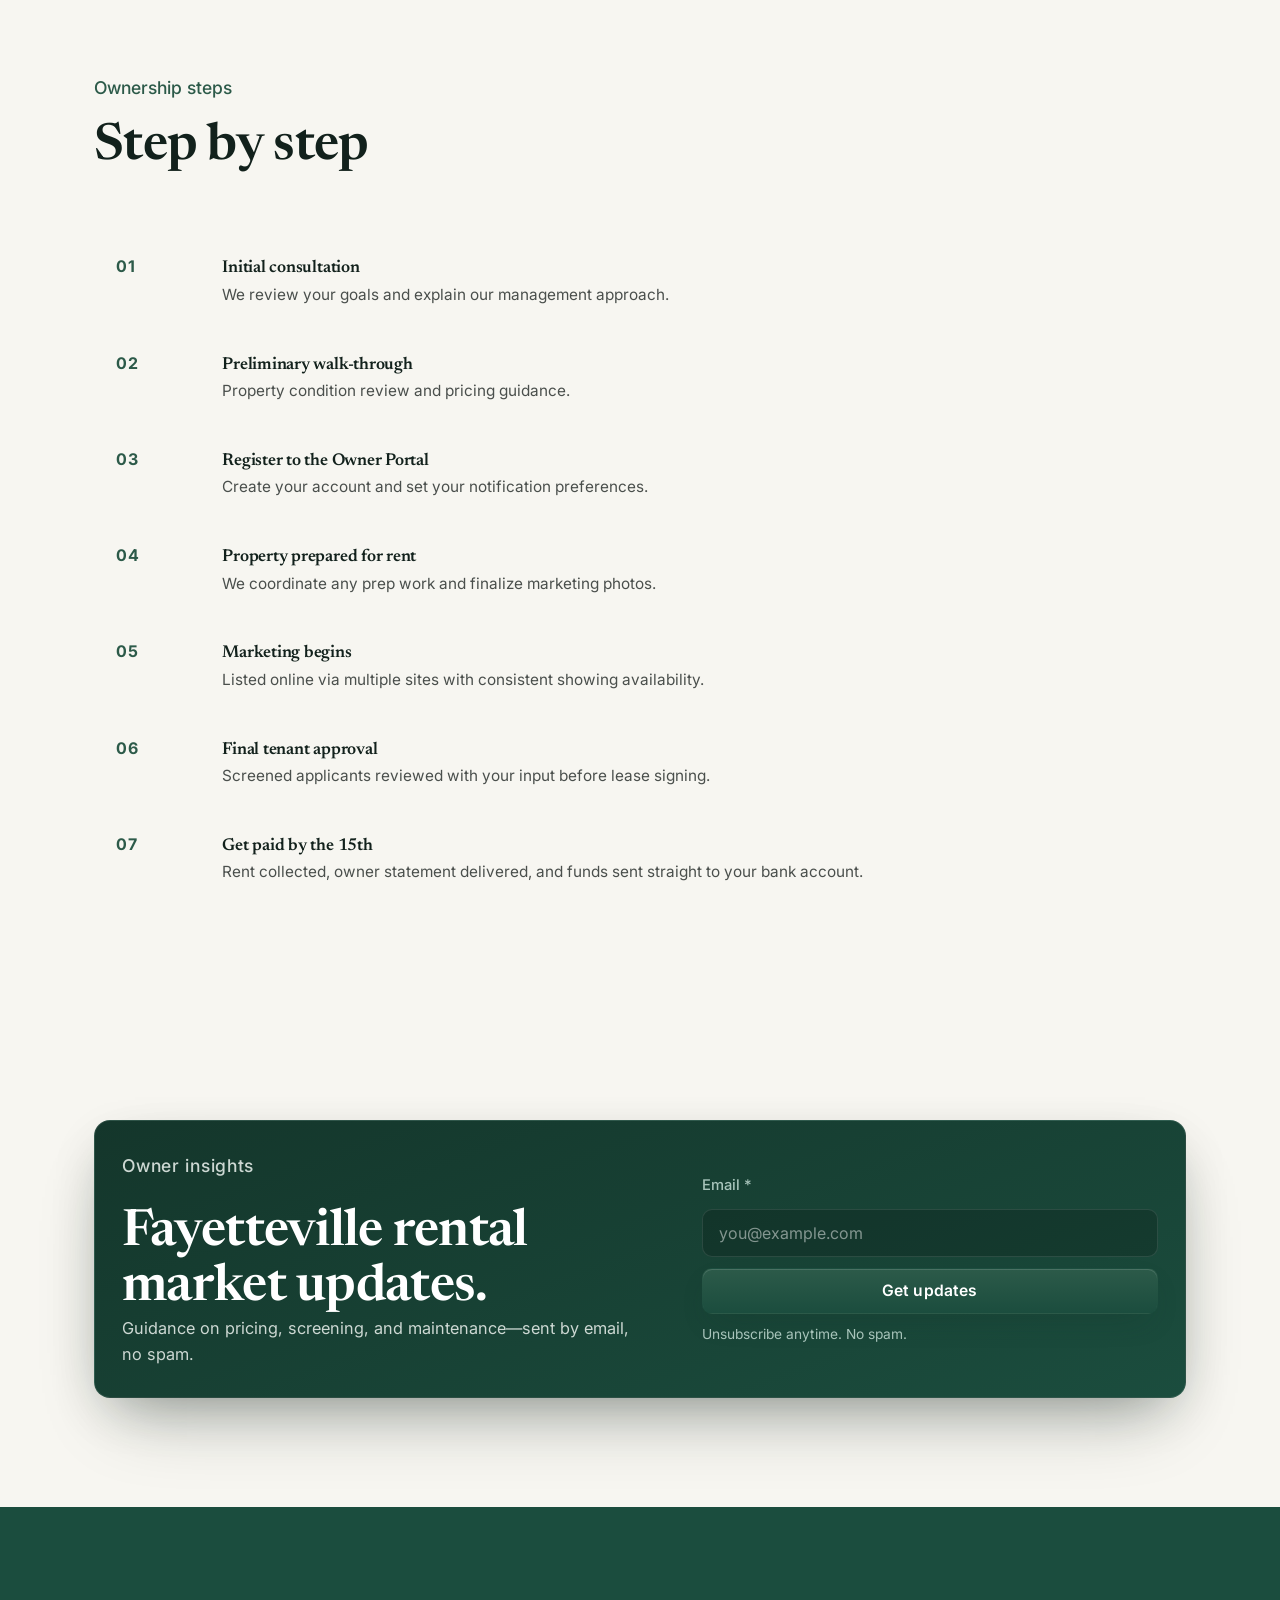
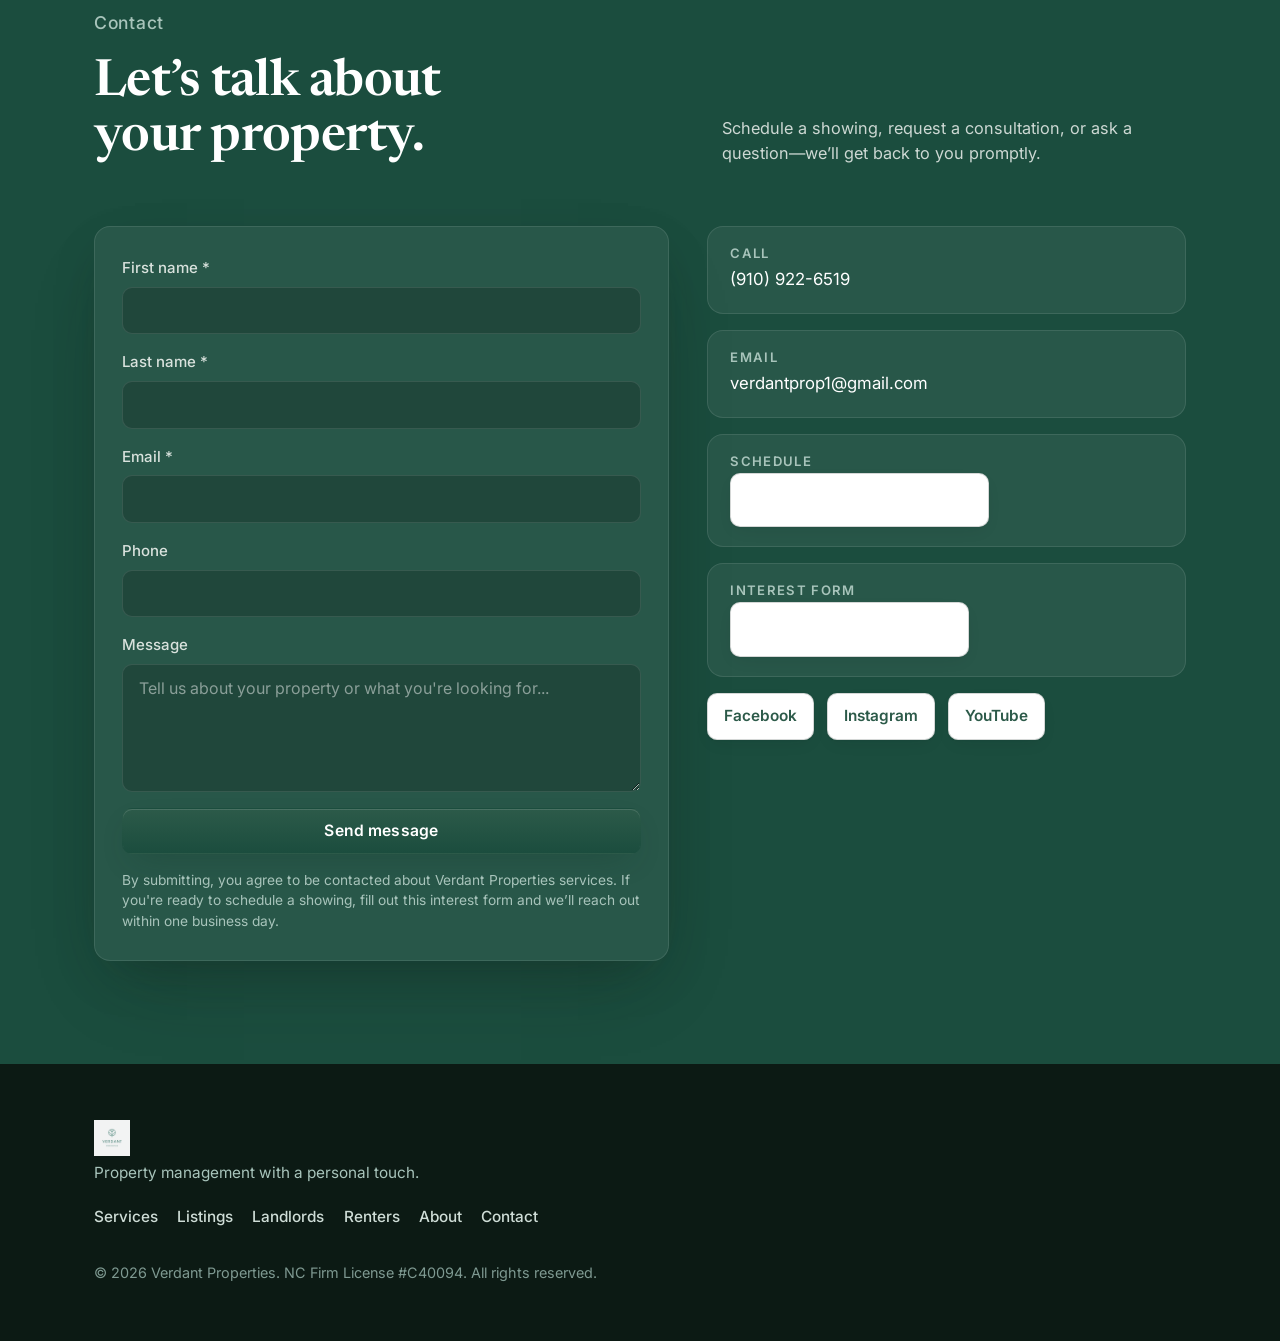
==== commit e6c57df9: "Align UI with brand palette and sharpen photos Replace lime/emerald button + accent colors with the " ====
--- a/index.html
+++ b/index.html
@@ -343,7 +343,7 @@
           <a class="btn btn-primary" href="https://www.verdantprop.com/listings" target="_blank" rel="noopener">Browse listings <span aria-hidden="true">→</span></a>
         </div>
         <div class="split-media reveal">
-          <img src="assets/img/fayetteville-area.jpg" alt="Bright modern living room" loading="lazy" />
+          <img src="assets/img/fayetteville-area.jpg" alt="Historic Fayetteville Market House at dusk" loading="lazy" />
         </div>
       </div>
     </section>
--- a/css/styles.css
+++ b/css/styles.css
@@ -166,7 +166,7 @@
   bottom: -6px;
   width: 100%;
   height: 1.5px;
-  background: #4ade80;
+  background: #a7cfc0;
   transform: scaleX(0);
   transform-origin: left;
   transition: transform 0.35s var(--ease-out);
@@ -231,12 +231,13 @@
   min-height: 44px;
 }
 .btn-primary {
-  background: linear-gradient(180deg, #22c55e 0%, #15803d 100%);
-  color: #052e16;
-  box-shadow: 0 14px 40px -14px rgba(34,197,94,0.35), inset 0 1px 0 rgba(255,255,255,0.18);
-  font-weight: 700;
-}
-.btn-primary:hover { transform: translateY(-2px); box-shadow: 0 22px 60px -16px rgba(34,197,94,0.45), inset 0 1px 0 rgba(255,255,255,0.14); }
+  background: linear-gradient(180deg, var(--green-mid) 0%, var(--forest) 100%);
+  color: #fff;
+  box-shadow: 0 12px 32px -14px rgba(20,54,43,0.45), inset 0 1px 0 rgba(255,255,255,0.14);
+  font-weight: 600;
+  letter-spacing: 0.01em;
+}
+.btn-primary:hover { transform: translateY(-2px); background: linear-gradient(180deg, #34705d 0%, #1f5a48 100%); box-shadow: 0 20px 48px -16px rgba(20,54,43,0.5), inset 0 1px 0 rgba(255,255,255,0.12); }
 .btn-primary:active { transform: translateY(0); }
 .btn-secondary {
   background: var(--surface);
@@ -260,23 +261,24 @@
   width: 100%;
   height: 100%;
   object-fit: cover;
-  opacity: 0.55;
-  transform: scale(1.05);
+  opacity: 0.72;
+  transform: scale(1.02);
 }
 .hero-bg-vignette {
   position: absolute;
   inset: 0;
   background:
-    radial-gradient(1200px 700px at 15% 10%, rgba(12,26,20,0.0), rgba(12,26,20,0.65)),
-    radial-gradient(900px 600px at 85% 85%, rgba(12,26,20,0.55), rgba(12,26,20,0.85));
+    linear-gradient(90deg, rgba(12,26,20,0.82) 0%, rgba(12,26,20,0.45) 45%, rgba(12,26,20,0.15) 100%),
+    radial-gradient(1100px 650px at 12% 8%, rgba(12,26,20,0.0), rgba(12,26,20,0.40)),
+    radial-gradient(900px 600px at 88% 88%, rgba(12,26,20,0.30), rgba(12,26,20,0.55));
   z-index: 1;
 }
 .hero-bg-shimmer {
   position: absolute;
   inset: 0;
-  background: linear-gradient(120deg, rgba(34,197,94,0.08) 0%, transparent 40%, transparent 60%, rgba(34,197,94,0.06) 100%);
+  background: linear-gradient(120deg, rgba(27,77,62,0.10) 0%, transparent 42%, transparent 58%, rgba(27,77,62,0.08) 100%);
   z-index: 2;
-  mix-blend-mode: screen;
+  mix-blend-mode: soft-light;
 }
 .hero-bg-bottom-fade {
   position: absolute;
@@ -597,7 +599,7 @@
 
 /* ---------- About ---------- */
 .about-grid { display: grid; grid-template-columns: 1.1fr 1fr; gap: 3rem; align-items: center; }
-.about-media img { border-radius: var(--radius); box-shadow: var(--shadow-md); width: 100%; }
+.about-media img { border-radius: var(--radius); box-shadow: var(--shadow-md); width: 100%; max-width: 440px; margin-inline: auto; aspect-ratio: 3 / 4; object-fit: cover; }
 .about-caption { font-size: 0.92rem; color: var(--muted); margin-top: 0.6rem; }
 .about-meta { display: flex; flex-wrap: wrap; gap: 0.8rem; margin-top: 1.2rem; }
 .license-pill, .location-pill {
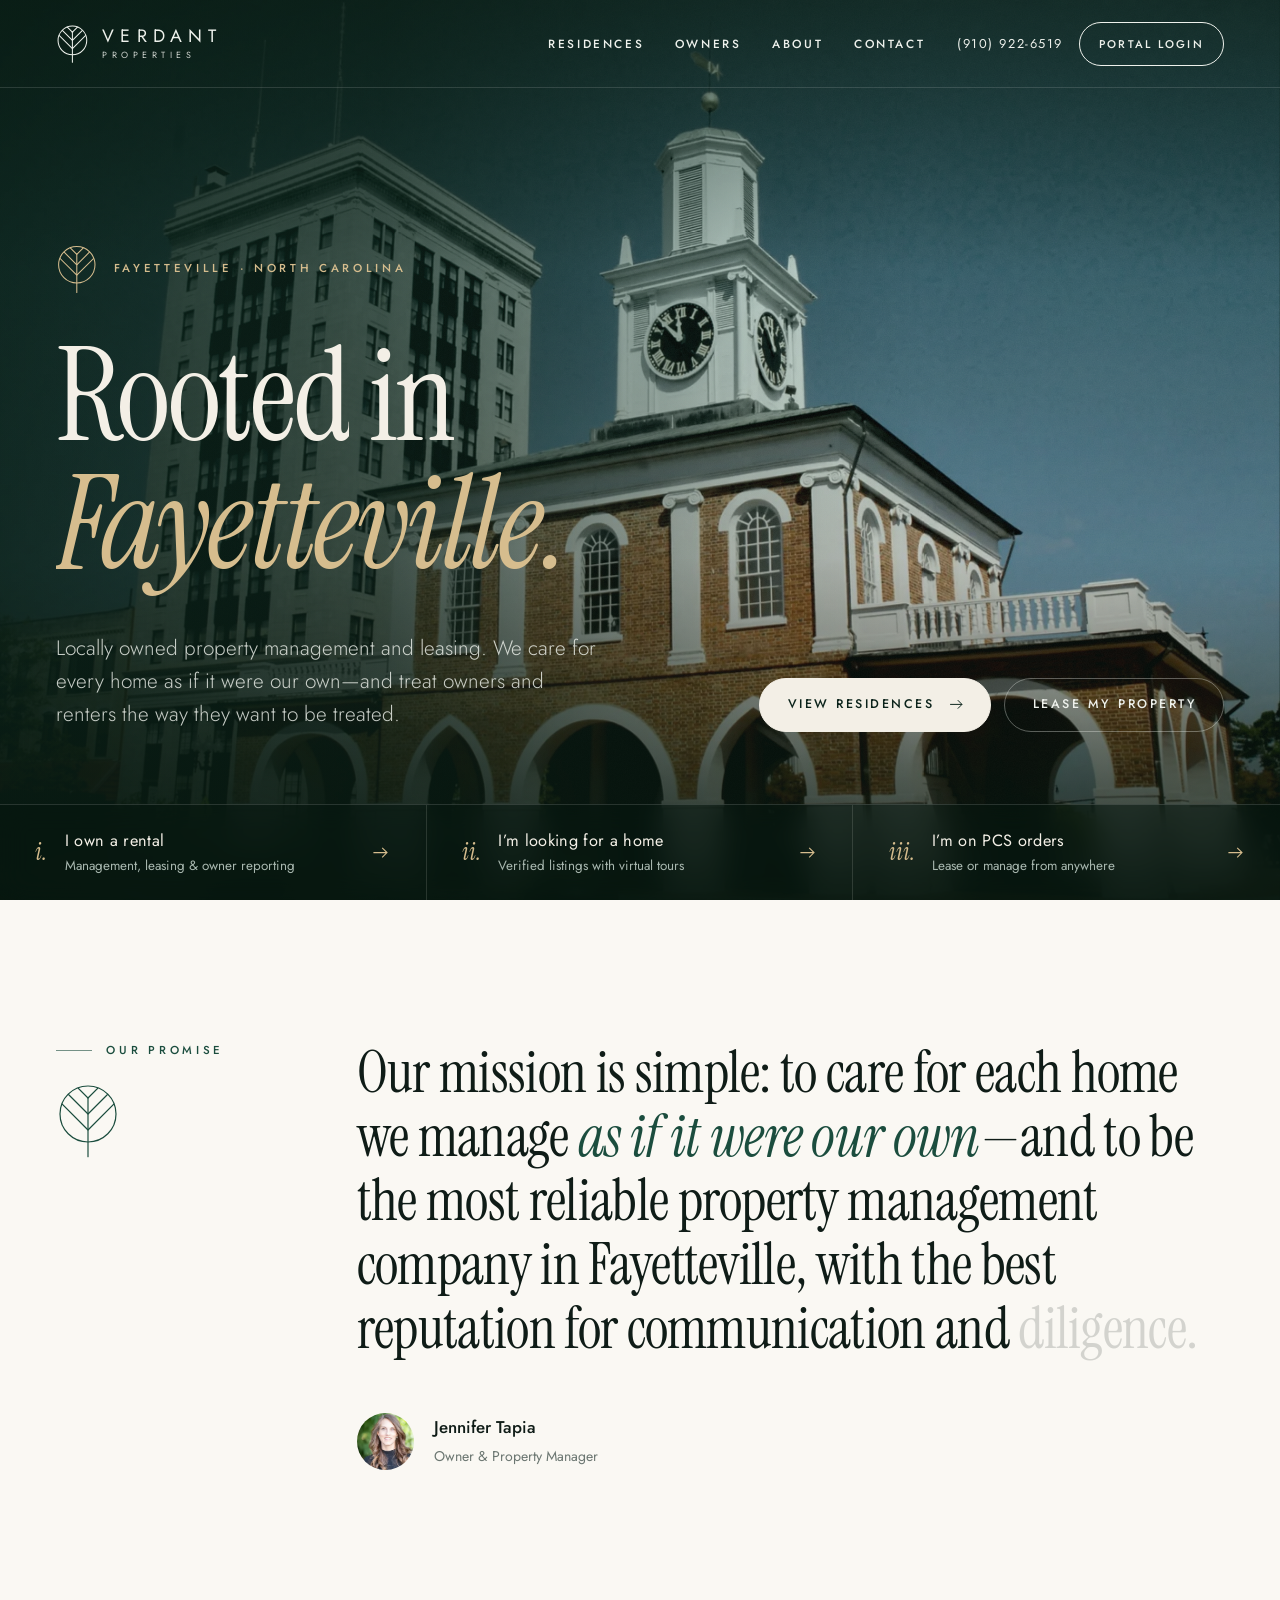
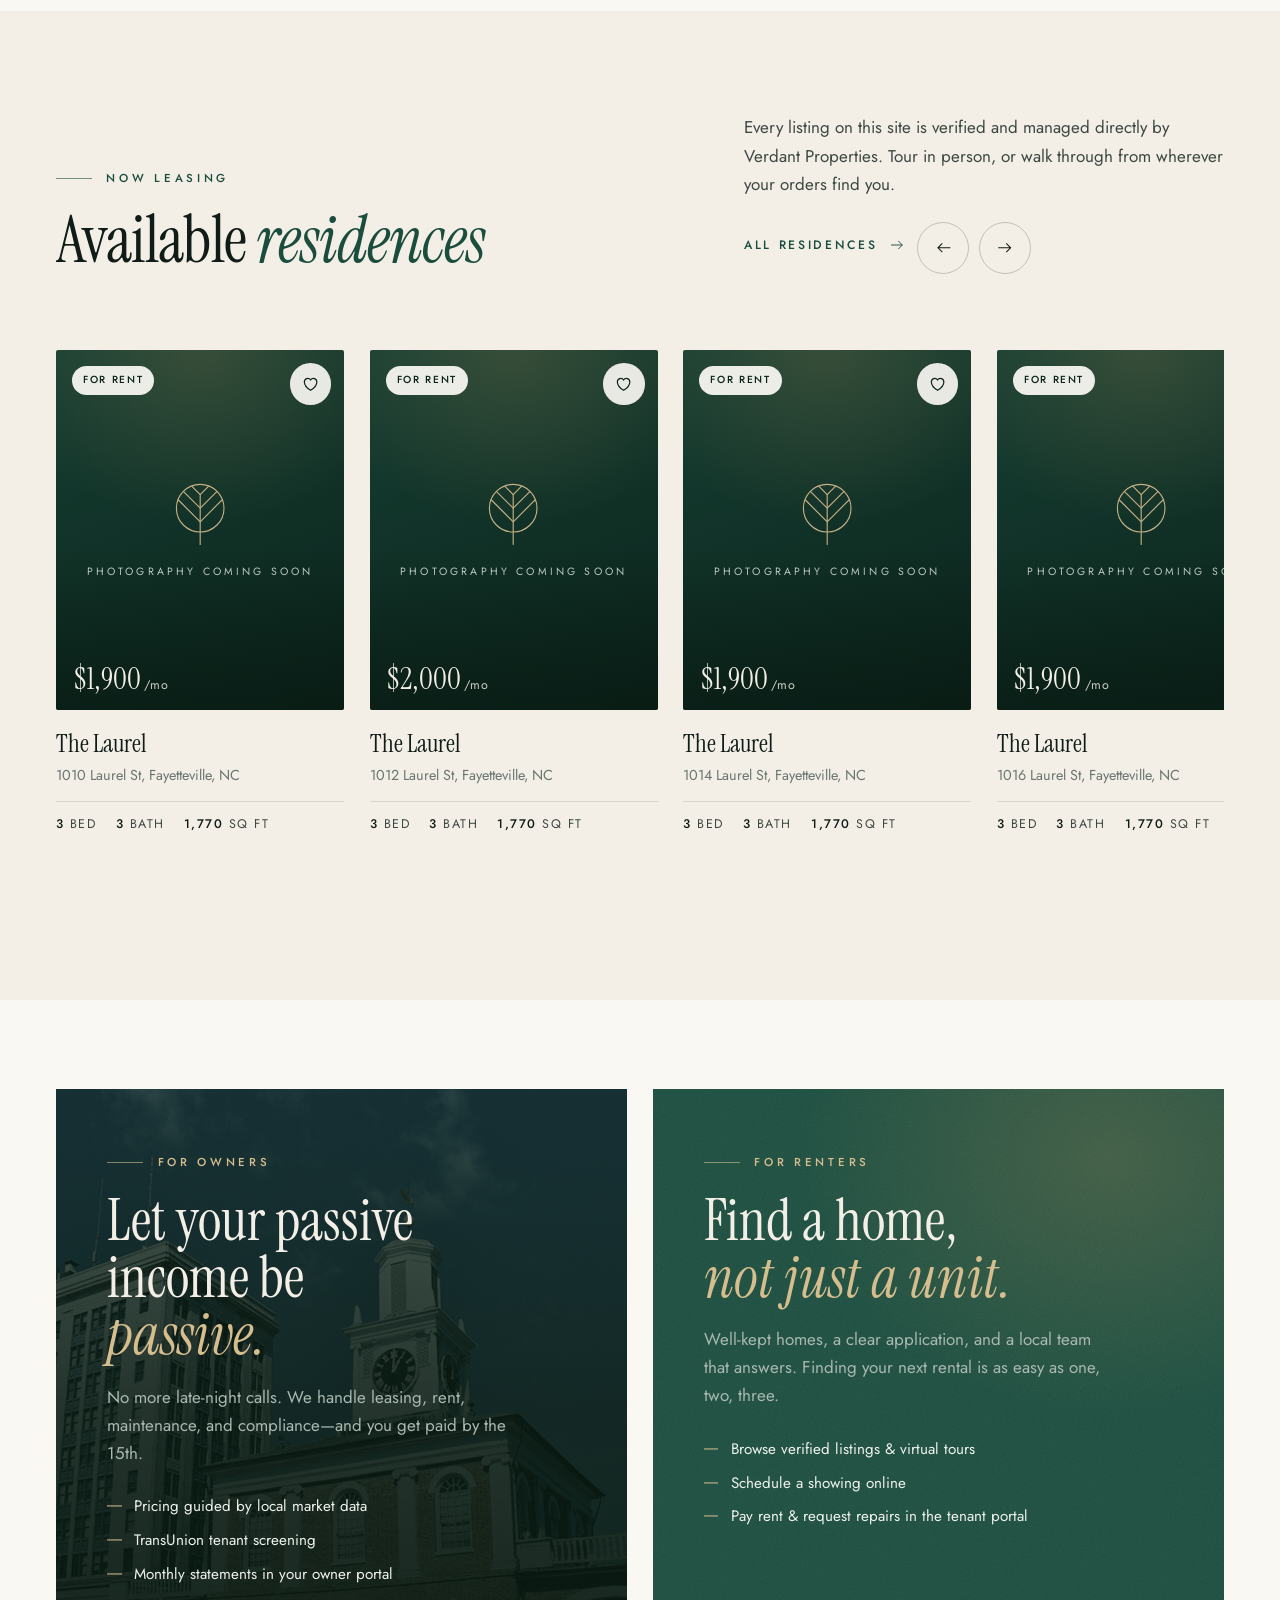
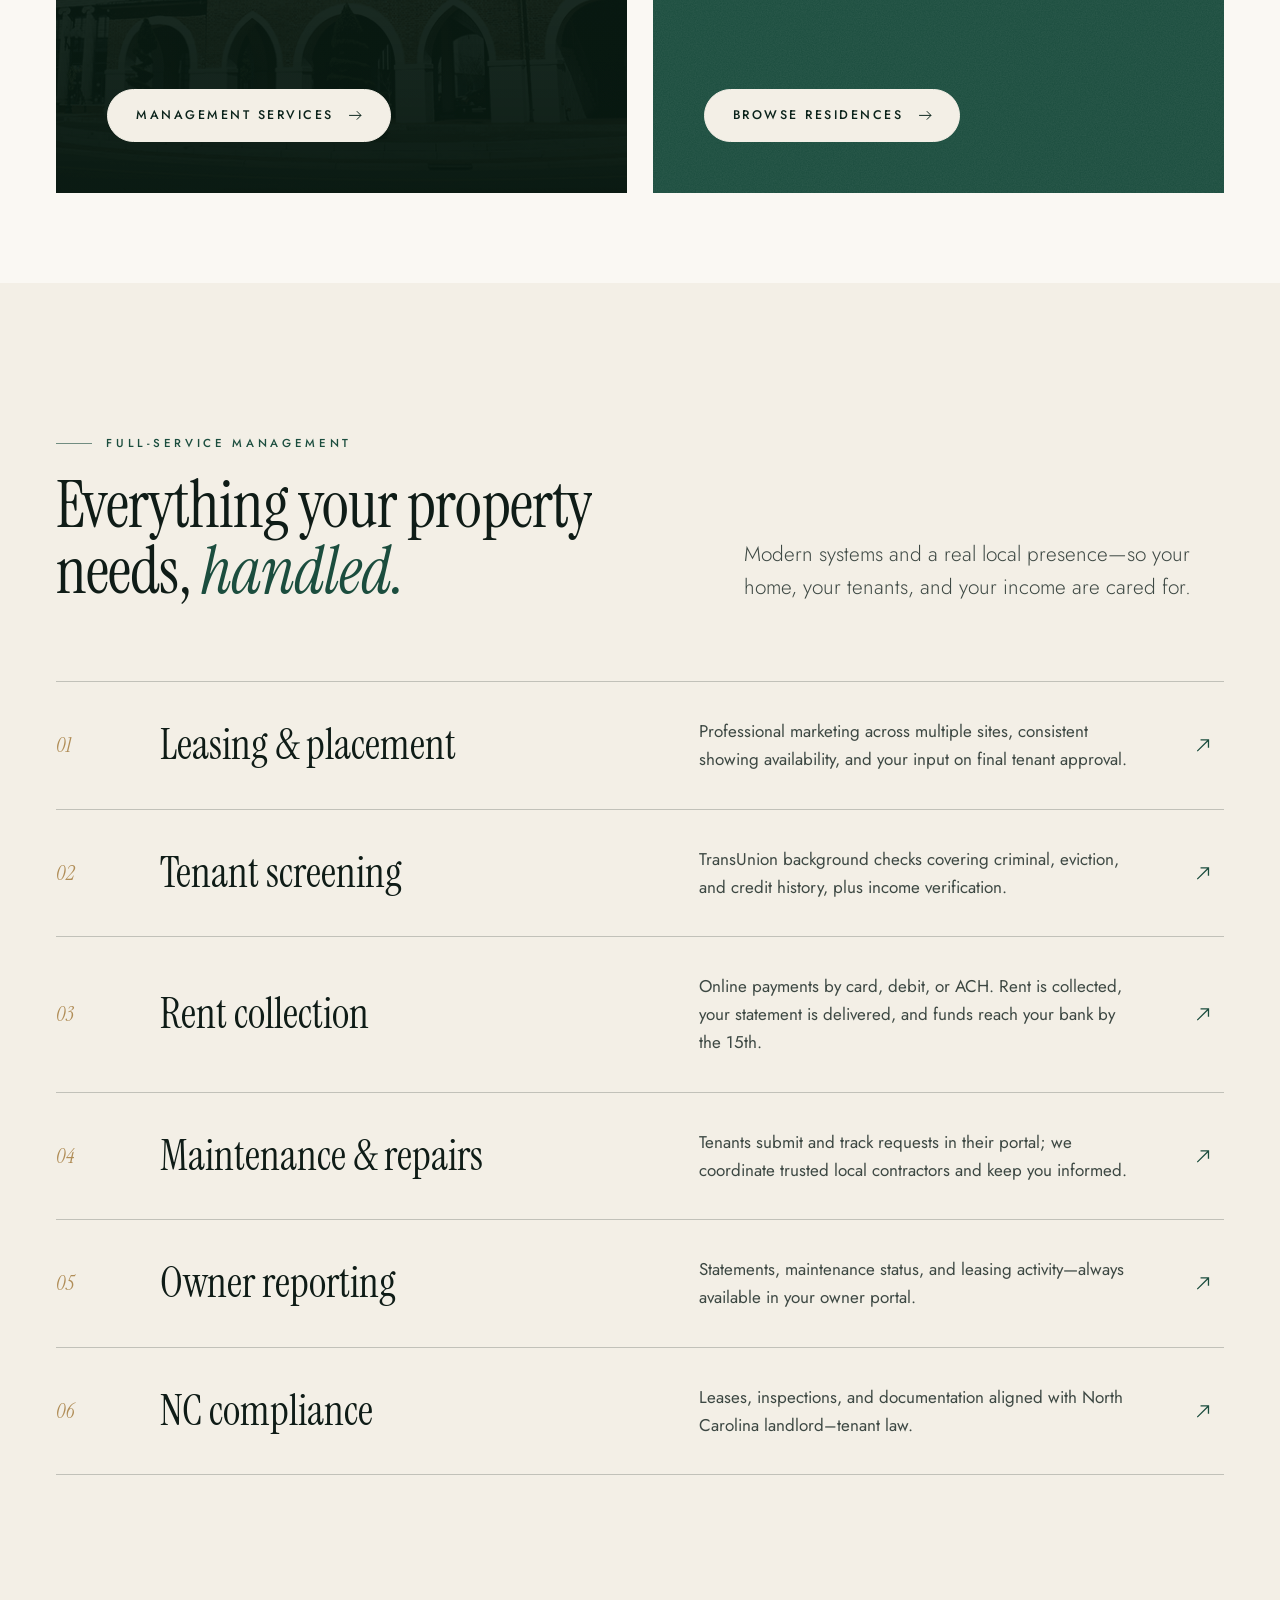
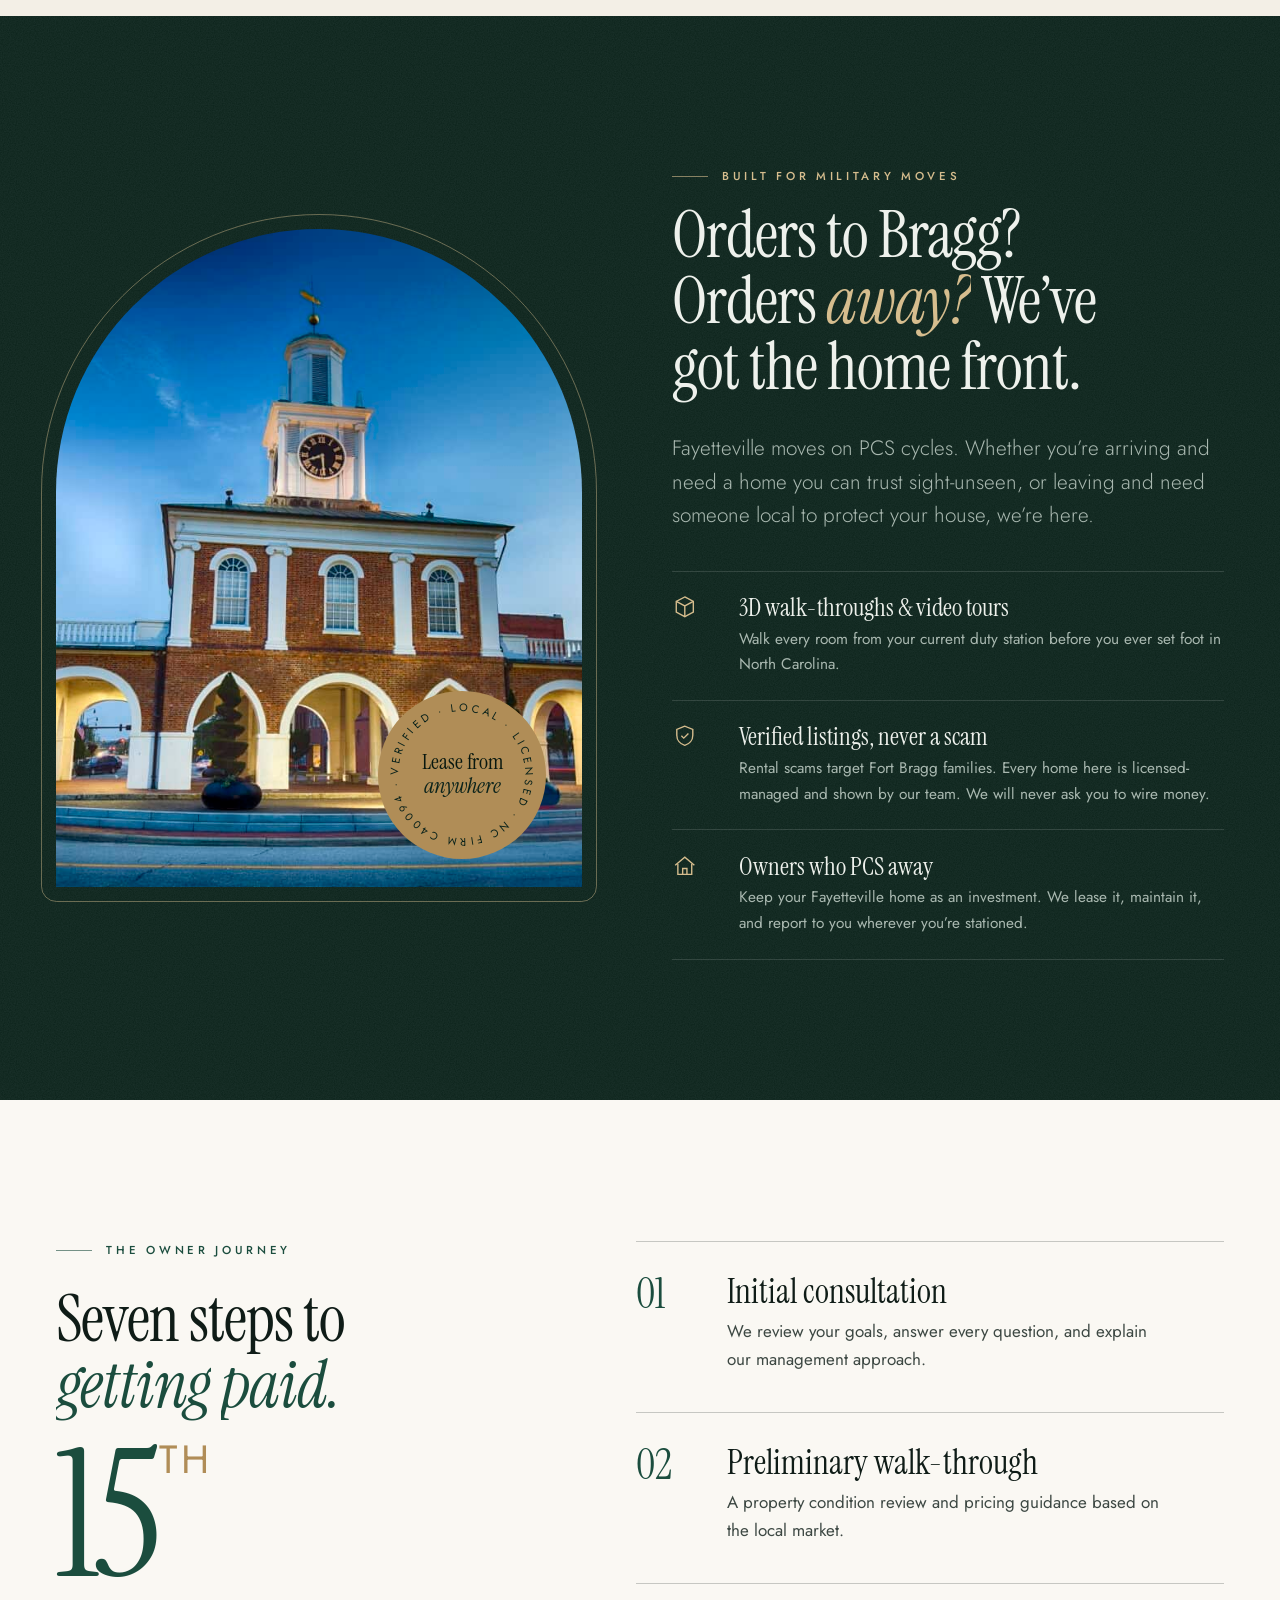
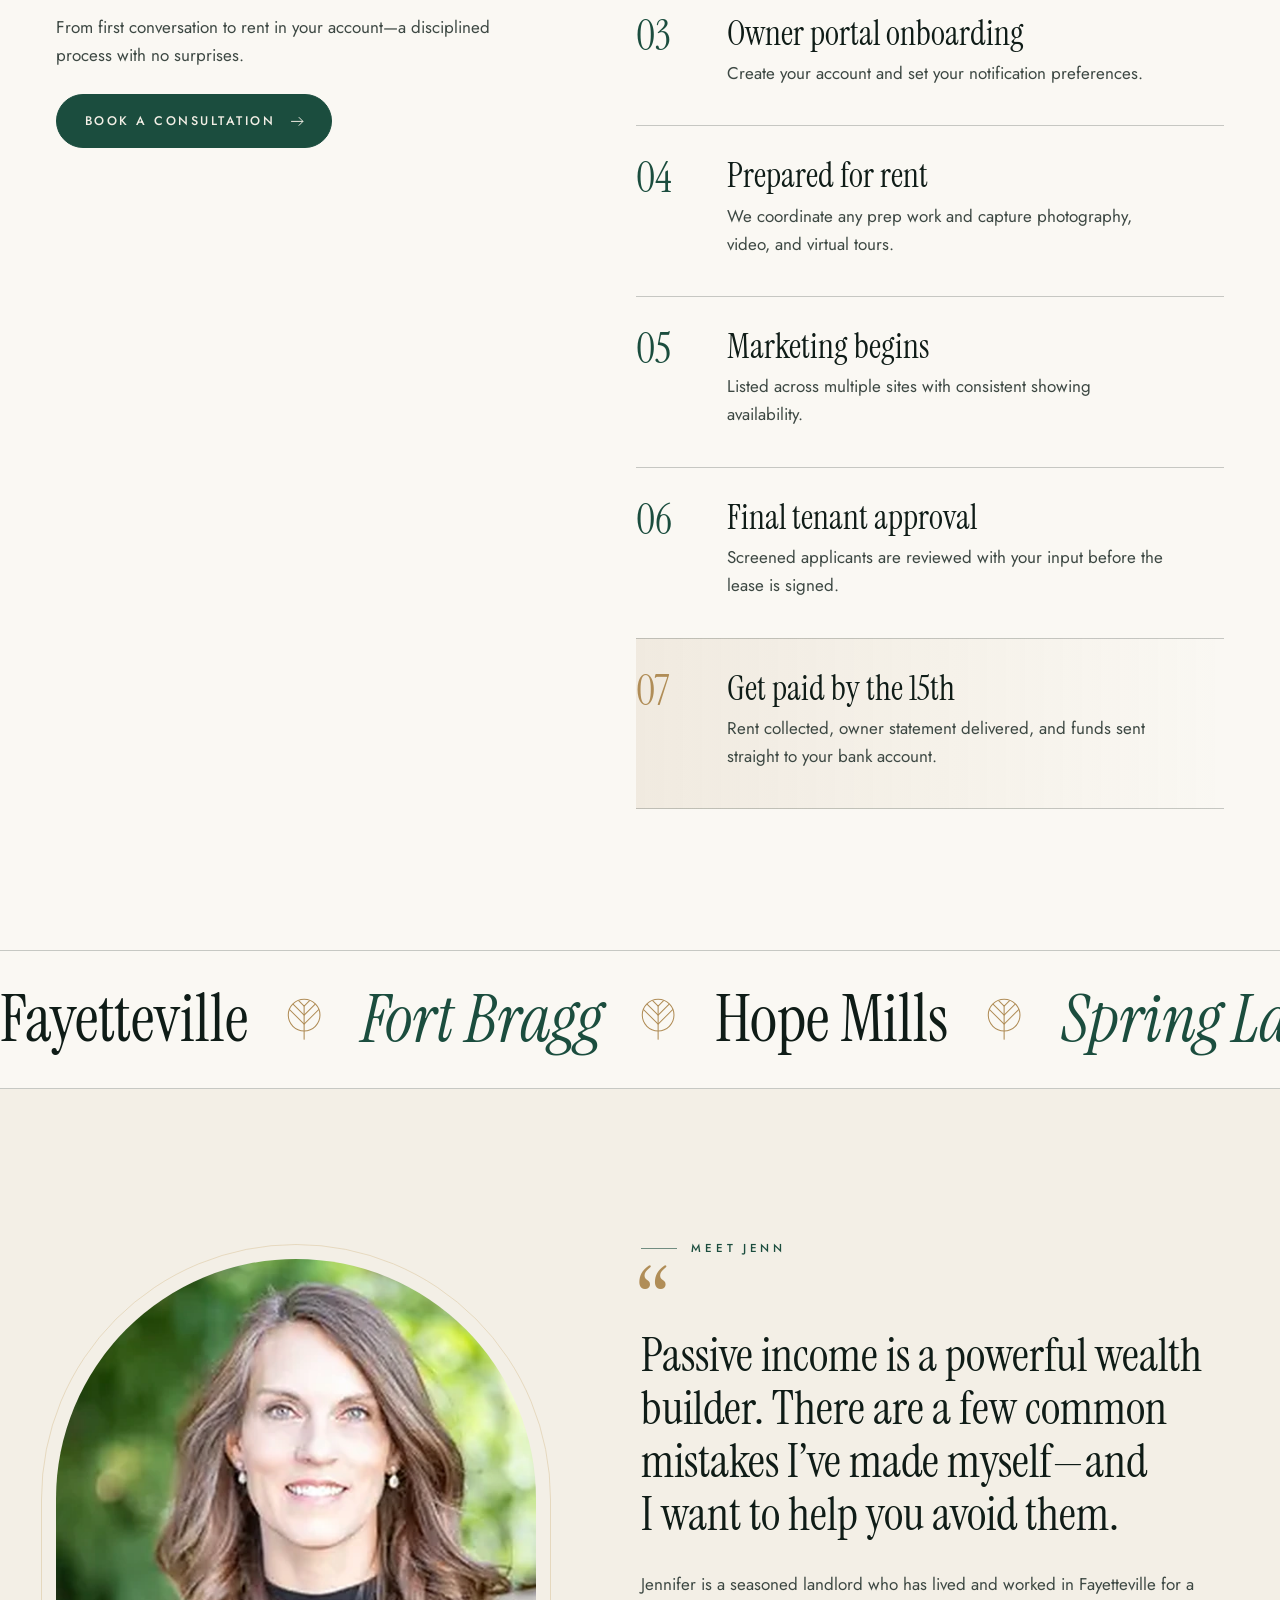
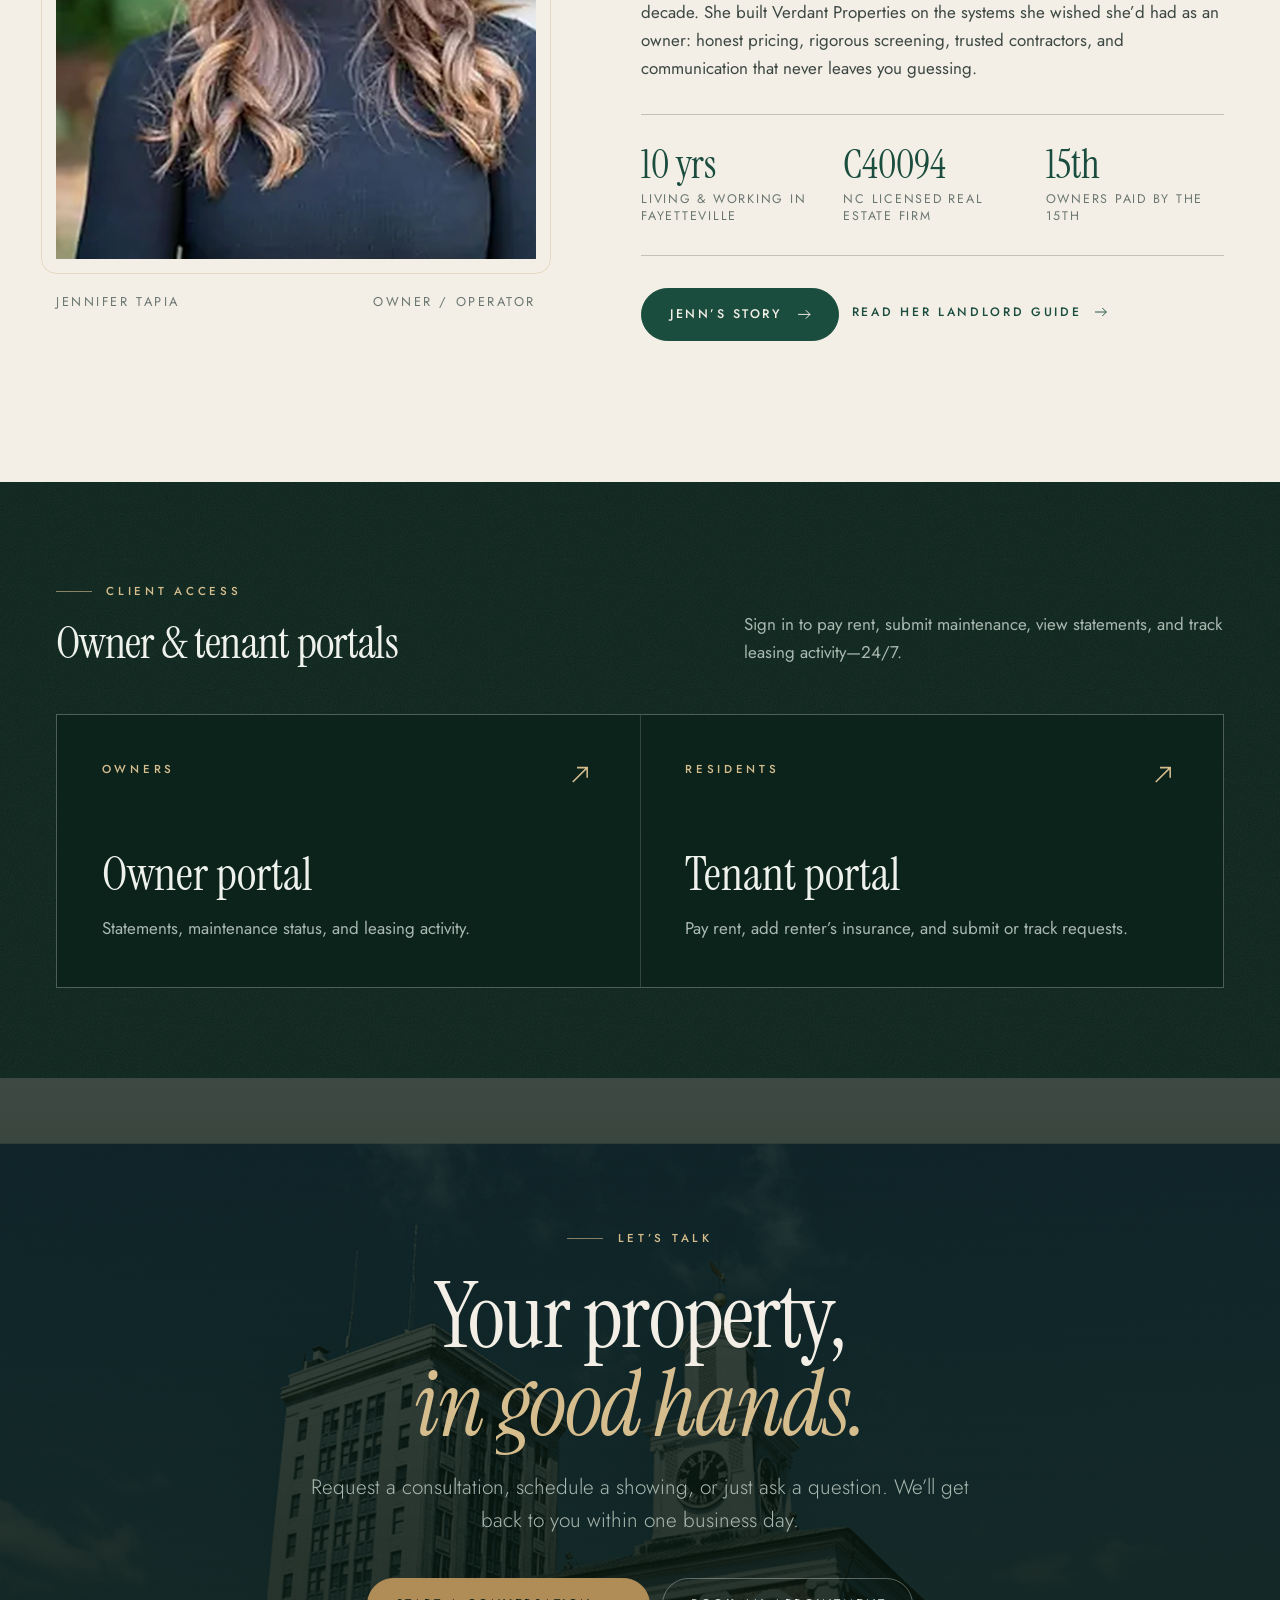
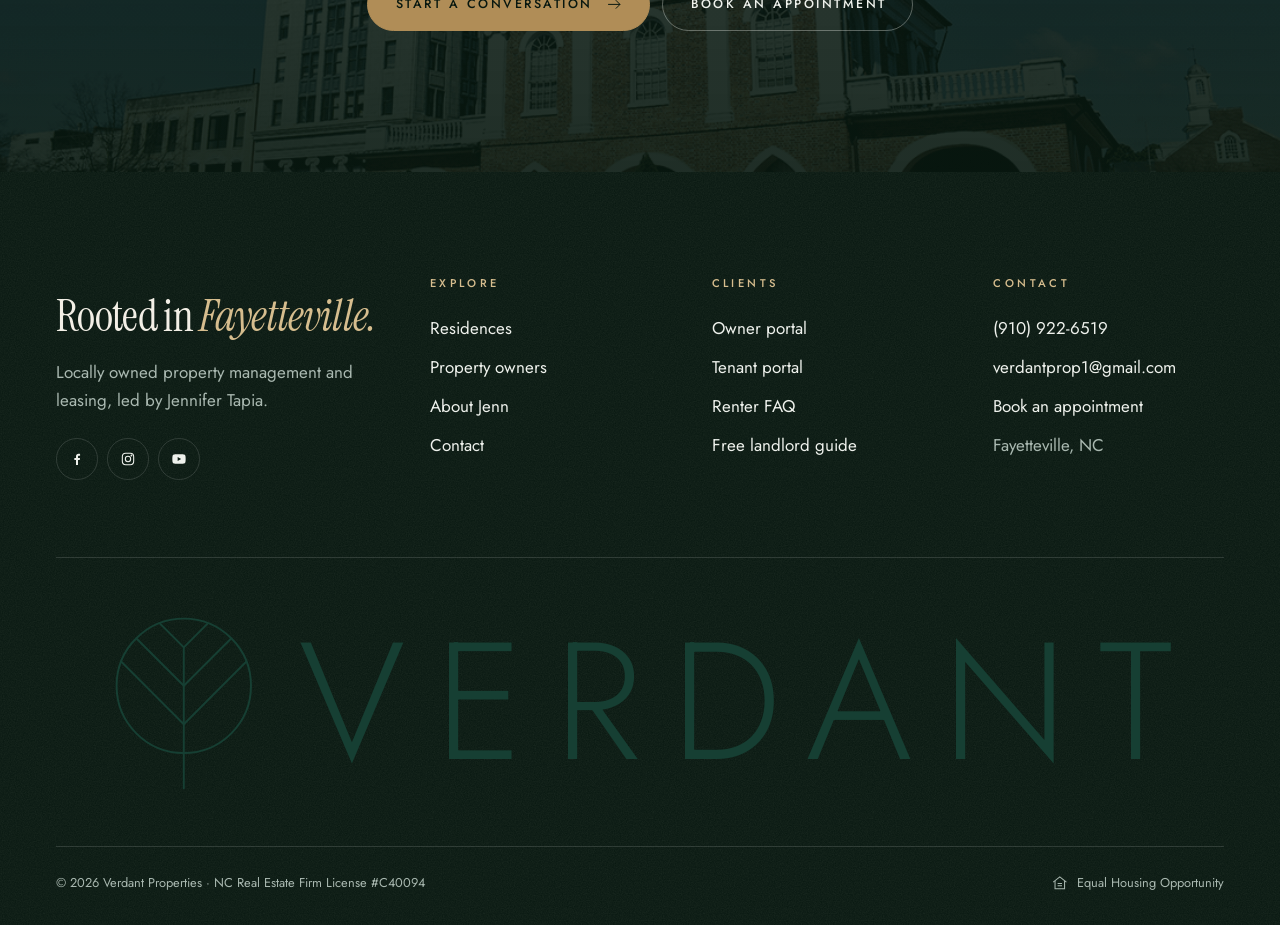
==== commit 626a4544: "Redesign site with listings admin, neighborhood explorer, and mobile polish - New editorial design s" ====
--- a/index.html
+++ b/index.html
@@ -2,611 +2,409 @@
 <html lang="en">
 <head>
   <meta charset="UTF-8" />
-  <meta name="viewport" content="width=device-width, initial-scale=1.0" />
-  <title>Verdant Properties — Property Management & Real Estate, Fayetteville NC</title>
-  <meta name="description" content="Verdant Properties is a locally owned real estate and property management company in Fayetteville, NC, led by Jennifer Tapia. We help landlords protect their investments and renters find their next home." />
-  <meta name="theme-color" content="#1B4D3E" />
-  <meta property="og:title" content="Verdant Properties — Property Management & Real Estate, Fayetteville NC" />
-  <meta property="og:description" content="Locally owned property management and real estate in Fayetteville, NC. List your property or find a rental with Jennifer Tapia." />
+  <meta name="viewport" content="width=device-width, initial-scale=1" />
+  <title>Verdant Properties | Property Management & Rentals in Fayetteville, NC</title>
+  <meta name="description" content="Locally owned property management and leasing in Fayetteville, NC. Jennifer Tapia and Verdant Properties care for every home as if it were our own—for owners, renters, and military families." />
+  <meta name="theme-color" content="#0b231b" />
+  <meta property="og:title" content="Verdant Properties | Rooted in Fayetteville" />
+  <meta property="og:description" content="Locally owned property management and leasing in Fayetteville, NC." />
   <meta property="og:type" content="website" />
-  <meta property="og:image" content="assets/img/fayetteville-hero.png" />
+  <meta property="og:url" content="https://www.verdantprop.com/" />
+  <meta property="og:image" content="https://www.verdantprop.com/assets/img/market-house-1600.webp" />
   <meta name="twitter:card" content="summary_large_image" />
   <link rel="canonical" href="https://www.verdantprop.com/" />
-  <link rel="icon" href="assets/img/logo.webp" type="image/webp" />
+  <link rel="icon" href="assets/img/favicon.svg" type="image/svg+xml" />
+  <link rel="apple-touch-icon" href="assets/img/logo.webp" />
   <link rel="preconnect" href="https://fonts.googleapis.com" />
   <link rel="preconnect" href="https://fonts.gstatic.com" crossorigin />
-  <link href="https://fonts.googleapis.com/css2?family=Inter:wght@400;500;600;700&family=Newsreader:ital,opsz,wght@0,6..72,400;0,6..72,500;0,6..72,600;1,6..72,400&display=swap" rel="stylesheet" />
+  <link href="https://fonts.googleapis.com/css2?family=Instrument+Serif:ital@0;1&family=Jost:wght@300;400;500&display=swap" rel="stylesheet" />
+  <link rel="preload" as="image" href="assets/img/market-house-1600.webp" imagesrcset="assets/img/market-house-960.webp 960w, assets/img/market-house-1600.webp 1600w, assets/img/market-house-2560.webp 2560w" imagesizes="100vw" fetchpriority="high" />
   <link rel="stylesheet" href="css/styles.css" />
+  <script>document.documentElement.classList.add('js')</script>
   <script type="application/ld+json">
-    {"@context":"https://schema.org","@type":"LocalBusiness","name":"Verdant Properties","description":"Locally owned property management and real estate in Fayetteville, NC.","url":"https://www.verdantprop.com/","telephone":"+19109226519","email":"verdantprop1@gmail.com","address":{"@type":"PostalAddress","addressLocality":"Fayetteville","addressRegion":"NC","addressCountry":"US"},"license":"NC Firm License #C40094"}
+  {
+    "@context": "https://schema.org",
+    "@type": ["RealEstateAgent", "LocalBusiness"],
+    "name": "Verdant Properties",
+    "description": "Locally owned property management and leasing in Fayetteville, NC.",
+    "url": "https://www.verdantprop.com/",
+    "logo": "https://www.verdantprop.com/assets/img/logo.webp",
+    "image": "https://www.verdantprop.com/assets/img/market-house-1600.webp",
+    "telephone": "+1-910-922-6519",
+    "email": "verdantprop1@gmail.com",
+    "founder": { "@type": "Person", "name": "Jennifer Tapia" },
+    "address": { "@type": "PostalAddress", "addressLocality": "Fayetteville", "addressRegion": "NC", "addressCountry": "US" },
+    "areaServed": ["Fayetteville NC", "Fort Bragg NC", "Hope Mills NC", "Spring Lake NC", "Raeford NC", "Cumberland County NC"],
+    "sameAs": ["https://www.facebook.com/people/Verdant-Properties/61568120027962/", "https://www.instagram.com/jennifer.myrealtor/", "https://www.youtube.com/@VerdantProperties"]
+  }
   </script>
 </head>
 <body>
-  <a class="skip-link" href="#contact">Skip to contact</a>
-
-  <header class="site-header" id="top">
+  <svg width="0" height="0" style="position:absolute" aria-hidden="true" focusable="false">
+    <defs><clipPath id="leaf-clip"><circle cx="24" cy="24" r="21"/></clipPath></defs>
+    <symbol id="leaf" viewBox="0 0 48 58">
+      <g fill="none" stroke="currentColor" stroke-linecap="round">
+        <circle cx="24" cy="24" r="21"/>
+        <path d="M24 12V56"/>
+        <path clip-path="url(#leaf-clip)" d="M24 12 12 0M24 12 36 0M24 24 6 6M24 24 42 6M24 36 3 15M24 36 45 15"/>
+      </g>
+    </symbol>
+  </svg>
+
+  <a class="skip-link" href="#main">Skip to content</a>
+
+  <header class="site-header">
     <div class="container header-inner">
-      <a class="brand" href="#top" aria-label="Verdant Properties home">
-        <img src="assets/img/logo.webp" alt="Verdant Properties logo" class="brand-logo" />
-        <span class="brand-word">Verdant Properties</span>
+      <a class="brand" href="index.html" aria-label="Verdant Properties, home">
+        <svg class="leaf" viewBox="0 0 48 58" aria-hidden="true"><use href="#leaf"/></svg>
+        <span class="brand-word"><b>VERDANT</b><small>PROPERTIES</small></span>
       </a>
       <nav class="site-nav" aria-label="Primary">
-        <a href="#services">Services</a>
-        <a href="listings.html" class="active">Listings</a>
-        <a href="#landlords">Landlords</a>
-        <a href="#renters">Renters</a>
-        <a href="#about">About</a>
-        <a href="#contact">Contact</a>
+        <a href="listings.html">Residences</a>
+        <a href="owners.html">Owners</a>
+        <a href="about.html">About</a>
+        <a href="contact.html">Contact</a>
       </nav>
-      <a class="btn btn-primary header-cta" href="#contact">Get Started</a>
-      <button class="nav-toggle" data-nav-toggle aria-expanded="false" aria-controls="primary-nav" aria-label="Open menu">
-        <span></span><span></span><span></span>
-      </button>
+      <div class="header-actions">
+        <a class="header-phone" href="tel:+19109226519">(910) 922-6519</a>
+        <a class="btn" href="https://verdantprop.app.doorloop.com/auth/login" target="_blank" rel="noopener">Portal login</a>
+      </div>
+      <button class="nav-toggle" data-nav-toggle aria-expanded="false" aria-controls="menu" aria-label="Open menu"><span></span><span></span></button>
     </div>
-    <nav id="primary-nav" class="mobile-nav" hidden aria-label="Mobile">
-      <a href="#services">Services</a>
-      <a href="listings.html">Listings</a>
-      <a href="#landlords">Landlords</a>
-      <a href="#renters">Renters</a>
-      <a href="#about">About</a>
-      <a href="#contact">Contact</a>
+  </header>
+  <div class="menu" id="menu">
+    <nav aria-label="Mobile">
+      <a href="index.html">Home</a>
+      <a href="listings.html">Residences</a>
+      <a href="owners.html">Owners</a>
+      <a href="about.html">About</a>
+      <a href="contact.html">Contact</a>
+      <a href="https://verdantprop.app.doorloop.com/auth/login" target="_blank" rel="noopener">Portal login</a>
     </nav>
-  </header>
-
-  <main>
-    <section class="hero" id="top" aria-labelledby="hero-heading">
-      <div class="hero-cinematic-bg" aria-hidden="true">
-        <img class="hero-bg-img" src="assets/img/fayetteville-hero.png" alt="Fayetteville community" loading="eager" />
-        <div class="hero-bg-vignette"></div>
-        <div class="hero-bg-shimmer"></div>
-        <div class="hero-bg-bottom-fade"></div>
-      </div>
-      <div class="hero-veil" aria-hidden="true"></div>
+    <div class="menu-foot">
+      <a href="tel:+19109226519">(910) 922-6519</a>
+      <a href="mailto:verdantprop1@gmail.com">verdantprop1@gmail.com</a>
+      <span>Fayetteville, North Carolina</span>
+    </div>
+  </div>
+
+  <main id="main">
+    <!-- Hero -->
+    <section class="hero" aria-labelledby="hero-title">
+      <div class="hero-media" aria-hidden="true">
+        <img src="assets/img/market-house-1600.webp" srcset="assets/img/market-house-960.webp 960w, assets/img/market-house-1600.webp 1600w, assets/img/market-house-2560.webp 2560w" sizes="100vw" width="2560" height="1712" alt="" data-parallax="0.1" fetchpriority="high" decoding="async" />
+      </div>
       <div class="container hero-inner">
-        <div class="hero-copy reveal">
-          <p class="tag tag-light">FAYETTEVILLE · LOCAL · FULL-SERVICE</p>
-          <h1 class="hero-heading" id="hero-heading">Smart property management. Real relationships.</h1>
-          <p class="hero-sub">Jennifer Tapia and the Verdant Properties team help owners protect their investments and renters move into homes they’re proud of—locally owned, personally managed.</p>
-          <div class="hero-cta-row">
-            <a class="btn btn-primary" href="#contact">List your property</a>
-            <a class="btn btn-secondary" href="#renters">Find a rental</a>
-          </div>
-          <div class="hero-trust">
-            <span class="trust-pill">NC Firm License #C40094</span>
-            <span class="trust-pill">Fayetteville, NC</span>
-            <span class="trust-pill">Tenant Portal Available</span>
-          </div>
-        </div>
-      </div>
-    </section>
-
-    <section class="section servicesanchor" id="services" aria-labelledby="services-heading">
+        <div class="hero-kicker">
+          <svg class="leaf leaf-draw" viewBox="0 0 48 58" aria-hidden="true">
+            <g fill="none" stroke="currentColor" stroke-linecap="round">
+              <circle cx="24" cy="24" r="21" pathLength="1"/>
+              <path d="M24 12V56" pathLength="1"/>
+              <path clip-path="url(#leaf-clip)" d="M24 12 12 0M24 12 36 0M24 24 6 6M24 24 42 6M24 36 3 15M24 36 45 15" pathLength="1"/>
+            </g>
+          </svg>
+          <span class="eyebrow eyebrow--plain">Fayetteville · North Carolina</span>
+        </div>
+        <h1 class="display display--xl" id="hero-title" data-split>Rooted in <em>Fayetteville.</em></h1>
+        <div class="hero-row">
+          <p class="lede reveal" style="--d:.5s">Locally owned property management and leasing. We care for every home as if it were our own&mdash;and treat owners and renters the way they want to be treated.</p>
+          <div class="hero-ctas reveal" style="--d:.65s">
+            <a class="btn btn--light" href="listings.html">View residences <svg class="arrow" viewBox="0 0 24 24" fill="none" stroke="currentColor" stroke-width="1.4" aria-hidden="true"><path d="M3 12h17M14 6l6 6-6 6"/></svg></a>
+            <a class="btn btn--outline-light" href="owners.html">Lease my property</a>
+          </div>
+        </div>
+      </div>
+      <nav class="hero-paths" aria-label="Start here">
+        <a class="hero-path" href="owners.html">
+          <span class="num">i.</span>
+          <span><strong>I own a rental</strong><span class="sub">Management, leasing &amp; owner reporting</span></span>
+          <svg class="arrow" viewBox="0 0 24 24" fill="none" stroke="currentColor" stroke-width="1.4" aria-hidden="true"><path d="M3 12h17M14 6l6 6-6 6"/></svg>
+        </a>
+        <a class="hero-path" href="listings.html">
+          <span class="num">ii.</span>
+          <span><strong>I&rsquo;m looking for a home</strong><span class="sub">Verified listings with virtual tours</span></span>
+          <svg class="arrow" viewBox="0 0 24 24" fill="none" stroke="currentColor" stroke-width="1.4" aria-hidden="true"><path d="M3 12h17M14 6l6 6-6 6"/></svg>
+        </a>
+        <a class="hero-path" href="#pcs">
+          <span class="num">iii.</span>
+          <span><strong>I&rsquo;m on PCS orders</strong><span class="sub">Lease or manage from anywhere</span></span>
+          <svg class="arrow" viewBox="0 0 24 24" fill="none" stroke="currentColor" stroke-width="1.4" aria-hidden="true"><path d="M3 12h17M14 6l6 6-6 6"/></svg>
+        </a>
+      </nav>
+    </section>
+
+    <!-- Manifesto -->
+    <section class="section manifesto" aria-labelledby="manifesto-label">
+      <div class="container manifesto-grid">
+        <div class="manifesto-aside">
+          <p class="eyebrow" id="manifesto-label">Our promise</p>
+          <svg class="leaf" viewBox="0 0 48 58" aria-hidden="true"><use href="#leaf"/></svg>
+        </div>
+        <div>
+          <p class="manifesto-text" data-scrub>Our mission is simple: to care for each home we manage <em>as if it were our own</em>&mdash;and to be the most reliable property management company in Fayetteville, with the best reputation for communication and diligence.</p>
+          <div class="manifesto-sign reveal">
+            <img src="assets/img/jennifer-tapia.webp" alt="" width="58" height="58" loading="lazy" />
+            <div><strong>Jennifer Tapia</strong><span>Owner &amp; Property Manager</span></div>
+          </div>
+        </div>
+      </div>
+    </section>
+
+    <!-- Featured residences -->
+    <section class="section bg-bone" aria-labelledby="featured-title" style="padding-top:clamp(4rem,8vw,7rem)">
       <div class="container">
-        <div class="section-head reveal">
+        <div class="head">
           <div>
-            <p class="tag tag-dark">What we do</p>
-            <h2 class="section-title" id="services-heading">Property management built around one goal: peace of mind.</h2>
-          </div>
-          <p class="section-note">We combine modern systems with real local presence so your property—and your tenants—are always cared for.</p>
-        </div>
-        <ul class="service-grid reveal" role="list">
-          <li class="service">
-            <h3>Residential Leasing</h3>
-            <p>Faster placements with qualified tenants, compliant applications, and clear leases.</p>
-          </li>
-          <li class="service">
-            <h3>Full-Service Management</h3>
-            <p>Rent collection, maintenance coordination, inspections, and compliance from start to finish.</p>
-          </li>
-          <li class="service">
-            <h3>Maintenance & Repairs</h3>
-            <p>A vetted network of local tradespeople so work gets done quickly, safely, and within budget.</p>
-          </li>
-          <li class="service">
-            <h3>Financial Reporting</h3>
-            <p>Monthly owner statements and transparent records so you always know where your investment stands.</p>
-          </li>
-          <li class="service">
-            <h3>Tenant Screening</h3>
-            <p>Rigorous background, credit, and income verification to reduce risk and improve long-term tenancy.</p>
-          </li>
-          <li class="service">
-            <h3>Compliance & Licensing</h3>
-            <p>Stay aligned with local regulations and inspection timelines with guided, proactive compliance.</p>
-          </li>
-        </ul>
-      </div>
-    </section>
-
-    <section class="section split" id="landlords" aria-labelledby="landlords-heading">
-      <div class="container split-inner">
-        <div class="split-media reveal">
-          <img src="assets/img/fayetteville-area.jpg" alt="Fayetteville neighborhood home" loading="lazy" />
-        </div>
-        <div class="split-copy reveal">
-          <p class="tag tag-dark">For landlords</p>
-          <h2 class="section-title" id="landlords-heading">Make your rental income truly passive.</h2>
-          <p>You worked hard to buy your property. Now let it work for you—without late-night calls and constant repairs. Verdant Properties turns your rental into a reliable income stream.</p>
-          <ul class="checklist" role="list">
-            <li>Tenant placement & renewal management</li>
-            <li>Rent collection & deposit accountability</li>
-            <li>Maintenance coordination & vendor pricing</li>
-            <li>Compliance inspections & documentation</li>
-            <li>Owner-friendly monthly reporting</li>
+            <p class="eyebrow reveal">Now leasing</p>
+            <h2 class="title" id="featured-title" data-split>Available <em>residences</em></h2>
+          </div>
+          <div class="head-side reveal">
+            <p>Every listing on this site is verified and managed directly by Verdant Properties. Tour in person, or walk through from wherever your orders find you.</p>
+            <div class="row">
+              <a class="link-arrow" href="listings.html">All residences <svg class="arrow" viewBox="0 0 24 24" fill="none" stroke="currentColor" stroke-width="1.4" aria-hidden="true"><path d="M3 12h17M14 6l6 6-6 6"/></svg></a>
+              <div class="rail-controls" data-rail-for="featured-rail" style="margin-left:auto">
+                <button class="round-btn" data-dir="prev" aria-label="Previous"><svg viewBox="0 0 24 24" fill="none" stroke="currentColor" stroke-width="1.4"><path d="M3 12h17M14 6l6 6-6 6"/></svg></button>
+                <button class="round-btn" data-dir="next" aria-label="Next"><svg viewBox="0 0 24 24" fill="none" stroke="currentColor" stroke-width="1.4"><path d="M3 12h17M14 6l6 6-6 6"/></svg></button>
+              </div>
+            </div>
+          </div>
+        </div>
+        <div class="rail" id="featured-rail" data-featured></div>
+      </div>
+    </section>
+
+    <!-- Two paths -->
+    <section class="section section--tight" aria-label="Who we serve">
+      <div class="container paths">
+        <article class="path reveal">
+          <div class="path-bg" aria-hidden="true"><img src="assets/img/fayetteville-hero.png" alt="" loading="lazy" /></div>
+          <p class="eyebrow">For owners</p>
+          <h3>Let your passive income be <em>passive.</em></h3>
+          <p>No more late-night calls. We handle leasing, rent, maintenance, and compliance&mdash;and you get paid by the 15th.</p>
+          <ul role="list">
+            <li>Pricing guided by local market data</li>
+            <li>TransUnion tenant screening</li>
+            <li>Monthly statements in your owner portal</li>
           </ul>
-          <a class="btn btn-primary" href="#contact">Start your free consultation</a>
-        </div>
-      </div>
-    </section>
-
-    <section class="section proof" id="proof" aria-labelledby="proof-heading">
+          <div><a class="btn btn--light" href="owners.html">Management services <svg class="arrow" viewBox="0 0 24 24" fill="none" stroke="currentColor" stroke-width="1.4" aria-hidden="true"><path d="M3 12h17M14 6l6 6-6 6"/></svg></a></div>
+        </article>
+        <article class="path path--solid reveal" style="--d:.12s">
+          <p class="eyebrow">For renters</p>
+          <h3>Find a home, <em>not just a unit.</em></h3>
+          <p>Well-kept homes, a clear application, and a local team that answers. Finding your next rental is as easy as one, two, three.</p>
+          <ul role="list">
+            <li>Browse verified listings &amp; virtual tours</li>
+            <li>Schedule a showing online</li>
+            <li>Pay rent &amp; request repairs in the tenant portal</li>
+          </ul>
+          <div><a class="btn btn--light" href="listings.html">Browse residences <svg class="arrow" viewBox="0 0 24 24" fill="none" stroke="currentColor" stroke-width="1.4" aria-hidden="true"><path d="M3 12h17M14 6l6 6-6 6"/></svg></a></div>
+        </article>
+      </div>
+    </section>
+
+    <!-- Services -->
+    <section class="section services" aria-labelledby="services-title">
       <div class="container">
-        <div class="section-head reveal">
+        <div class="head">
           <div>
-            <p class="tag tag-dark">Why owners choose us</p>
-            <h2 class="section-title" id="proof-heading">A local owner, real results.</h2>
-          </div>
-          <p class="section-note">Landlords stay because we reduce friction, protect income, and communicate clearly.</p>
-        </div>
-        <ul class="proof-grid reveal" role="list">
-          <li class="proof-card">
-            <p class="proof-number">1,200+</p>
-            <p class="proof-label">Owner inquiries handled</p>
-          </li>
-          <li class="proof-card">
-            <p class="proof-number">10 years</p>
-            <p class="proof-label">Local Fayetteville experience</p>
-          </li>
-          <li class="proof-card">
-            <p class="proof-number">98%</p>
-            <p class="proof-label">Renewal rate</p>
-          </li>
-          <li class="proof-card">
-            <p class="proof-number">72 hrs</p>
-            <p class="proof-label">Average maintenance response</p>
-          </li>
-        </ul>
-
-        <div class="testimonials reveal">
-          <blockquote class="testimonial">
-            <p>“Jennifer took over a property that used to take 10 hours a month and made it almost zero effort. The reporting alone is worth it.”</p>
-            <footer>— Private landlord, Fayetteville</footer>
-          </blockquote>
-          <blockquote class="testimonial">
-            <p>“Clean home, easy lease process, and maintenance requests were handled the same day. Best renting experience we’ve had in NC.”</p>
-            <footer>— Tenant, Bragg area</footer>
-          </blockquote>
-        </div>
-      </div>
-    </section>
-
-    <section class="section neighborhoods" id="neighborhoods" aria-labelledby="neighborhoods-heading">
+            <p class="eyebrow reveal">Full-service management</p>
+            <h2 class="title" id="services-title" data-split>Everything your property needs, <em>handled.</em></h2>
+          </div>
+          <p class="lede reveal">Modern systems and a real local presence&mdash;so your home, your tenants, and your income are cared for.</p>
+        </div>
+        <ol class="svc-list" role="list">
+          <li class="svc reveal"><span class="svc-num">01</span><h3>Leasing &amp; placement</h3><p>Professional marketing across multiple sites, consistent showing availability, and your input on final tenant approval.</p><svg class="arrow" viewBox="0 0 24 24" fill="none" stroke="currentColor" stroke-width="1.4" aria-hidden="true"><path d="M3 12h17M14 6l6 6-6 6"/></svg></li>
+          <li class="svc reveal"><span class="svc-num">02</span><h3>Tenant screening</h3><p>TransUnion background checks covering criminal, eviction, and credit history, plus income verification.</p><svg class="arrow" viewBox="0 0 24 24" fill="none" stroke="currentColor" stroke-width="1.4" aria-hidden="true"><path d="M3 12h17M14 6l6 6-6 6"/></svg></li>
+          <li class="svc reveal"><span class="svc-num">03</span><h3>Rent collection</h3><p>Online payments by card, debit, or ACH. Rent is collected, your statement is delivered, and funds reach your bank by the 15th.</p><svg class="arrow" viewBox="0 0 24 24" fill="none" stroke="currentColor" stroke-width="1.4" aria-hidden="true"><path d="M3 12h17M14 6l6 6-6 6"/></svg></li>
+          <li class="svc reveal"><span class="svc-num">04</span><h3>Maintenance &amp; repairs</h3><p>Tenants submit and track requests in their portal; we coordinate trusted local contractors and keep you informed.</p><svg class="arrow" viewBox="0 0 24 24" fill="none" stroke="currentColor" stroke-width="1.4" aria-hidden="true"><path d="M3 12h17M14 6l6 6-6 6"/></svg></li>
+          <li class="svc reveal"><span class="svc-num">05</span><h3>Owner reporting</h3><p>Statements, maintenance status, and leasing activity&mdash;always available in your owner portal.</p><svg class="arrow" viewBox="0 0 24 24" fill="none" stroke="currentColor" stroke-width="1.4" aria-hidden="true"><path d="M3 12h17M14 6l6 6-6 6"/></svg></li>
+          <li class="svc reveal"><span class="svc-num">06</span><h3>NC compliance</h3><p>Leases, inspections, and documentation aligned with North Carolina landlord&ndash;tenant law.</p><svg class="arrow" viewBox="0 0 24 24" fill="none" stroke="currentColor" stroke-width="1.4" aria-hidden="true"><path d="M3 12h17M14 6l6 6-6 6"/></svg></li>
+        </ol>
+      </div>
+    </section>
+
+    <!-- PCS / Military -->
+    <section class="section dark on-dark" id="pcs" aria-labelledby="pcs-title">
+      <div class="container pcs-grid">
+        <div class="pcs-media reveal">
+          <div class="arch arch--frame reveal-mask"><img src="assets/img/fayetteville-area.jpg" alt="The Market House in downtown Fayetteville at dusk" loading="lazy" style="object-position:50% 50%" /></div>
+          <div class="pcs-badge" aria-hidden="true">
+            <svg class="ring" viewBox="0 0 100 100"><defs><path id="ring-path" d="M50 50m-41 0a41 41 0 1 1 82 0a41 41 0 1 1-82 0"/></defs><text font-size="7" fill="#0b231b" font-family="Jost, sans-serif"><textPath href="#ring-path" textLength="252" lengthAdjust="spacing">VERIFIED · LOCAL · LICENSED · NC FIRM C40094 · </textPath></text></svg>
+            <span>Lease from<br><em>anywhere</em></span>
+          </div>
+        </div>
+        <div>
+          <p class="eyebrow reveal">Built for military moves</p>
+          <h2 class="title mt-1" id="pcs-title" data-split>Orders to Bragg? Orders <em>away?</em> We&rsquo;ve got the home front.</h2>
+          <p class="lede mt-2 reveal">Fayetteville moves on PCS cycles. Whether you&rsquo;re arriving and need a home you can trust sight-unseen, or leaving and need someone local to protect your house, we&rsquo;re here.</p>
+          <div class="feature-list">
+            <div class="feature reveal">
+              <svg viewBox="0 0 24 24" fill="none" stroke="currentColor" aria-hidden="true"><path d="M12 2.8 20 7v10l-8 4.2L4 17V7z"/><path d="M4 7l8 4.2L20 7M12 11.2V21"/></svg>
+              <div><h3>3D walk-throughs &amp; video tours</h3><p>Walk every room from your current duty station before you ever set foot in North Carolina.</p></div>
+            </div>
+            <div class="feature reveal">
+              <svg viewBox="0 0 24 24" fill="none" stroke="currentColor" aria-hidden="true"><path d="M12 3 4.5 6v5.5c0 4.6 3.1 8.3 7.5 9.5 4.4-1.2 7.5-4.9 7.5-9.5V6z"/><path d="m8.8 12 2.2 2.2 4.4-4.4"/></svg>
+              <div><h3>Verified listings, never a scam</h3><p>Rental scams target Fort Bragg families. Every home here is licensed-managed and shown by our team. We will never ask you to wire money.</p></div>
+            </div>
+            <div class="feature reveal">
+              <svg viewBox="0 0 24 24" fill="none" stroke="currentColor" aria-hidden="true"><path d="M3 11.5 12 4l9 7.5"/><path d="M5.5 10v10h13V10"/><path d="M10 20v-5.5h4V20"/></svg>
+              <div><h3>Owners who PCS away</h3><p>Keep your Fayetteville home as an investment. We lease it, maintain it, and report to you wherever you&rsquo;re stationed.</p></div>
+            </div>
+          </div>
+        </div>
+      </div>
+    </section>
+
+    <!-- Process -->
+    <section class="section" aria-labelledby="process-title">
+      <div class="container process-grid">
+        <div class="process-sticky">
+          <p class="eyebrow">The owner journey</p>
+          <h2 class="title" id="process-title" data-split>Seven steps to <em>getting paid.</em></h2>
+          <p class="process-big" aria-hidden="true">15<sup>TH</sup></p>
+          <p>From first conversation to rent in your account&mdash;a disciplined process with no surprises.</p>
+          <div><a class="btn" href="contact.html?about=a%20management%20consultation">Book a consultation <svg class="arrow" viewBox="0 0 24 24" fill="none" stroke="currentColor" stroke-width="1.4" aria-hidden="true"><path d="M3 12h17M14 6l6 6-6 6"/></svg></a></div>
+        </div>
+        <ol class="steps" role="list">
+          <li class="step"><span class="step-n">01</span><div><h3>Initial consultation</h3><p>We review your goals, answer every question, and explain our management approach.</p></div></li>
+          <li class="step"><span class="step-n">02</span><div><h3>Preliminary walk-through</h3><p>A property condition review and pricing guidance based on the local market.</p></div></li>
+          <li class="step"><span class="step-n">03</span><div><h3>Owner portal onboarding</h3><p>Create your account and set your notification preferences.</p></div></li>
+          <li class="step"><span class="step-n">04</span><div><h3>Prepared for rent</h3><p>We coordinate any prep work and capture photography, video, and virtual tours.</p></div></li>
+          <li class="step"><span class="step-n">05</span><div><h3>Marketing begins</h3><p>Listed across multiple sites with consistent showing availability.</p></div></li>
+          <li class="step"><span class="step-n">06</span><div><h3>Final tenant approval</h3><p>Screened applicants are reviewed with your input before the lease is signed.</p></div></li>
+          <li class="step step--final"><span class="step-n">07</span><div><h3>Get paid by the 15th</h3><p>Rent collected, owner statement delivered, and funds sent straight to your bank account.</p></div></li>
+        </ol>
+      </div>
+    </section>
+
+    <!-- Areas marquee -->
+    <div class="marquee" aria-label="Areas we serve: Fayetteville, Fort Bragg, Hope Mills, Spring Lake, Raeford, Cumberland County">
+      <div class="marquee-track" aria-hidden="true">
+        <span>Fayetteville <svg class="leaf" viewBox="0 0 48 58"><use href="#leaf"/></svg></span>
+        <span>Fort Bragg <svg class="leaf" viewBox="0 0 48 58"><use href="#leaf"/></svg></span>
+        <span>Hope Mills <svg class="leaf" viewBox="0 0 48 58"><use href="#leaf"/></svg></span>
+        <span>Spring Lake <svg class="leaf" viewBox="0 0 48 58"><use href="#leaf"/></svg></span>
+        <span>Raeford <svg class="leaf" viewBox="0 0 48 58"><use href="#leaf"/></svg></span>
+        <span>Cumberland County <svg class="leaf" viewBox="0 0 48 58"><use href="#leaf"/></svg></span>
+        <span>Fayetteville <svg class="leaf" viewBox="0 0 48 58"><use href="#leaf"/></svg></span>
+        <span>Fort Bragg <svg class="leaf" viewBox="0 0 48 58"><use href="#leaf"/></svg></span>
+        <span>Hope Mills <svg class="leaf" viewBox="0 0 48 58"><use href="#leaf"/></svg></span>
+        <span>Spring Lake <svg class="leaf" viewBox="0 0 48 58"><use href="#leaf"/></svg></span>
+        <span>Raeford <svg class="leaf" viewBox="0 0 48 58"><use href="#leaf"/></svg></span>
+        <span>Cumberland County <svg class="leaf" viewBox="0 0 48 58"><use href="#leaf"/></svg></span>
+      </div>
+    </div>
+
+    <!-- Jenn -->
+    <section class="section jenn" aria-labelledby="jenn-title">
+      <div class="container jenn-grid">
+        <figure class="jenn-portrait reveal" style="margin:0">
+          <div class="arch arch--frame reveal-mask"><img src="assets/img/jennifer-tapia.webp" alt="Jennifer Tapia, owner of Verdant Properties" loading="lazy" width="543" height="814" /></div>
+          <figcaption><span>Jennifer Tapia</span><span>Owner / Operator</span></figcaption>
+        </figure>
+        <div>
+          <p class="eyebrow reveal">Meet Jenn</p>
+          <h2 class="sr-only" id="jenn-title">Meet Jennifer Tapia</h2>
+          <blockquote class="jenn-quote reveal" style="margin-inline:0">Passive income is a powerful wealth builder. There are a few common mistakes I&rsquo;ve made myself&mdash;and I want to help you avoid them.</blockquote>
+          <p class="reveal">Jennifer is a seasoned landlord who has lived and worked in Fayetteville for a decade. She built Verdant Properties on the systems she wished she&rsquo;d had as an owner: honest pricing, rigorous screening, trusted contractors, and communication that never leaves you guessing.</p>
+          <div class="jenn-facts reveal">
+            <div><b>10 yrs</b><span>Living &amp; working in Fayetteville</span></div>
+            <div><b>C40094</b><span>NC licensed real estate firm</span></div>
+            <div><b>15th</b><span>Owners paid by the 15th</span></div>
+          </div>
+          <div class="row reveal">
+            <a class="btn" href="about.html">Jenn&rsquo;s story <svg class="arrow" viewBox="0 0 24 24" fill="none" stroke="currentColor" stroke-width="1.4" aria-hidden="true"><path d="M3 12h17M14 6l6 6-6 6"/></svg></a>
+            <a class="link-arrow" href="owners.html#guide">Read her landlord guide <svg class="arrow" viewBox="0 0 24 24" fill="none" stroke="currentColor" stroke-width="1.4" aria-hidden="true"><path d="M3 12h17M14 6l6 6-6 6"/></svg></a>
+          </div>
+        </div>
+      </div>
+    </section>
+
+    <!-- Portals -->
+    <section class="section section--tight dark on-dark" aria-labelledby="portals-title">
       <div class="container">
-        <div class="section-head reveal">
-          <div>
-            <p class="tag tag-dark">Areas we serve</p>
-            <h2 class="section-title" id="neighborhoods-heading">Property management across Fayetteville.</h2>
-          </div>
-          <p class="section-note">We know local regulations, neighborhoods, and tenant demand so your property performs better.</p>
-        </div>
-        <ul class="area-grid reveal" role="list">
-          <li class="area">Fayetteville</li>
-          <li class="area">Fort Bragg</li>
-          <li class="area">Hope Mills</li>
-          <li class="area">Raeford</li>
-          <li class="area">Spring Lake</li>
-          <li class="area">Cumberland County</li>
-          <li class="area">Pope Army Airfield</li>
-        </ul>
-      </div>
-    </section>
-
-    <section class="section how" id="how" aria-labelledby="how-heading">
+        <div class="head" style="margin-bottom:clamp(2rem,4vw,3rem)">
+          <div><p class="eyebrow">Client access</p><h2 class="title title--sm mt-1" id="portals-title">Owner &amp; tenant portals</h2></div>
+          <p>Sign in to pay rent, submit maintenance, view statements, and track leasing activity&mdash;24/7.</p>
+        </div>
+        <div class="portal-grid">
+          <a class="portal" href="https://verdantprop.app.doorloop.com/auth/login" target="_blank" rel="noopener">
+            <div class="portal-top"><p class="eyebrow eyebrow--plain">Owners</p><svg viewBox="0 0 24 24" fill="none" stroke="currentColor" stroke-width="1.3" aria-hidden="true"><path d="M3 12h17M14 6l6 6-6 6"/></svg></div>
+            <div><h3>Owner portal</h3><p class="mt-1">Statements, maintenance status, and leasing activity.</p></div>
+          </a>
+          <a class="portal" href="https://verdantprop.app.doorloop.com/auth/login" target="_blank" rel="noopener">
+            <div class="portal-top"><p class="eyebrow eyebrow--plain">Residents</p><svg viewBox="0 0 24 24" fill="none" stroke="currentColor" stroke-width="1.3" aria-hidden="true"><path d="M3 12h17M14 6l6 6-6 6"/></svg></div>
+            <div><h3>Tenant portal</h3><p class="mt-1">Pay rent, add renter&rsquo;s insurance, and submit or track requests.</p></div>
+          </a>
+        </div>
+      </div>
+    </section>
+
+    <!-- CTA -->
+    <section class="section cta" aria-labelledby="cta-title">
+      <div class="cta-bg" aria-hidden="true"><img src="assets/img/fayetteville-hero.png" alt="" loading="lazy" data-parallax="0.12" style="height:120%" /></div>
       <div class="container">
-        <div class="section-head reveal">
-          <div>
-            <p class="tag tag-dark">How it works</p>
-            <h2 class="section-title" id="how-heading">A simple process with no surprises.</h2>
-          </div>
-          <p class="section-note">Moving management to us should feel easy from day one.</p>
-        </div>
-        <ol class="steps reveal" role="list">
-          <li class="step">
-            <h3>Consultation</h3>
-            <p>We visit the property, review your goals, and set expectations.</p>
-          </li>
-          <li class="step">
-            <h3>Placement</h3>
-            <p>We market the home, screen tenants, and select the right fit.</p>
-          </li>
-          <li class="step">
-            <h3>Activation</h3>
-            <p>Lease signed, inspections completed, and rent collection begins.</p>
-          </li>
-          <li class="step">
-            <h3>Ongoing care</h3>
-            <p>Monthly reporting, proactive maintenance, and renewal planning.</p>
-          </li>
-        </ol>
-      </div>
-    </section>
-
-    <section class="section statement" aria-labelledby="statement-heading">
-      <div class="container">
-        <h2 class="statement" id="statement-heading">
-          We manage rental properties the way we would want ourselves—because for us, they are.
-        </h2>
-        <p class="statement-sub">Disciplined processes, direct communication, and local care for every home and every owner.</p>
-        <div class="statement-cards reveal">
-          <div class="statement-card">
-            <p class="statement-card-label">For owners</p>
-            <ul class="statement-checklist" role="list">
-              <li>Tenant screening &amp; placement</li>
-              <li>Rent collection &amp; owner reporting</li>
-              <li>Maintenance coordination &amp; inspections</li>
-            </ul>
-          </div>
-          <div class="statement-card">
-            <p class="statement-card-label">For renters</p>
-            <ul class="statement-checklist" role="list">
-              <li>Clean, well-maintained homes</li>
-              <li>Clear move-in process</li>
-              <li>Responsive, local support</li>
-            </ul>
-          </div>
-        </div>
-
-        <div class="journey reveal">
-          <h3 class="journey-title">Your ownership journey</h3>
-          <ol class="journey-list" role="list">
-            <li class="journey-item">
-              <span class="journey-step">Initial consultation</span>
-              <span class="journey-desc">We review your goals and answer every question.</span>
-            </li>
-            <li class="journey-item">
-              <span class="journey-step">Preliminary walk-through</span>
-              <span class="journey-desc">Property condition review and pricing guidance.</span>
-            </li>
-            <li class="journey-item">
-              <span class="journey-step">Owner portal onboarding</span>
-              <span class="journey-desc">Register to the owner portal and stay informed.</span>
-            </li>
-            <li class="journey-item">
-              <span class="journey-step">Marketing &amp; placement</span>
-              <span class="journey-desc">Listed online, screened applicants, final tenant approval.</span>
-            </li>
-            <li class="journey-item">
-              <span class="journey-step">Move-in &amp; rent cycle</span>
-              <span class="journey-desc">Lease signed, inspections done, get paid by the 15th.</span>
-            </li>
-          </ol>
-        </div>
-      </div>
-    </section>
-
-    <section class="section listings" id="listings" aria-labelledby="listings-heading">
-      <div class="container">
-        <div class="section-head reveal">
-          <div>
-            <p class="tag tag-dark">Featured listings</p>
-            <h2 class="section-title" id="listings-heading">Available homes in Fayetteville.</h2>
-          </div>
-          <p class="section-note">See our current rental inventory and move into your next home in as few as three steps.</p>
-        </div>
-
-        <ul class="listing-grid reveal" role="list">
-          <li class="listing">
-            <div class="listing-media" aria-hidden="true">
-              <span class="listing-placeholder">Home preview</span>
-            </div>
-            <div class="listing-body">
-              <p class="listing-address">123 Main St, Fayetteville NC</p>
-              <p class="listing-meta">3 bed · 2 bath · For rent</p>
-              <a class="link-mono" href="https://www.verdantprop.com/listings" target="_blank" rel="noopener">View listing →</a>
-            </div>
-          </li>
-          <li class="listing">
-            <div class="listing-media" aria-hidden="true">
-              <span class="listing-placeholder">Home preview</span>
-            </div>
-            <div class="listing-body">
-              <p class="listing-address">456 Maple Ave, Fayetteville NC</p>
-              <p class="listing-meta">2 bed · 1.5 bath · For rent</p>
-              <a class="link-mono" href="https://www.verdantprop.com/listings" target="_blank" rel="noopener">View listing →</a>
-            </div>
-          </li>
-          <li class="listing">
-            <div class="listing-media" aria-hidden="true">
-              <span class="listing-placeholder">Home preview</span>
-            </div>
-            <div class="listing-body">
-              <p class="listing-address">789 Pineview Dr, Fayetteville NC</p>
-              <p class="listing-meta">4 bed · 2.5 bath · For rent</p>
-              <a class="link-mono" href="https://www.verdantprop.com/listings" target="_blank" rel="noopener">View listing →</a>
-            </div>
-          </li>
-        </ul>
-
-        <p class="listings-foot reveal">
-          Want more options? <a class="link-mono" href="https://www.verdantprop.com/listings" target="_blank" rel="noopener">Browse all listings <span aria-hidden="true">→</span></a>
-          or <a class="link-mono" href="tel:+19109226519">call us <span aria-hidden="true">→</span></a>
-        </p>
-      </div>
-    </section>
-
-    <section class="section split reverse" id="renters" aria-labelledby="renters-heading">
-      <div class="container split-inner">
-        <div class="split-copy reveal">
-          <p class="tag tag-dark">For renters</p>
-          <h2 class="section-title" id="renters-heading">Find a home, not just a unit.</h2>
-          <p>Renting in Fayetteville should feel simple and personal. We match families and individuals with clean, well-maintained homes—then support you through move-in and beyond.</p>
-          <a class="btn btn-primary" href="https://www.verdantprop.com/listings" target="_blank" rel="noopener">Browse listings <span aria-hidden="true">→</span></a>
-        </div>
-        <div class="split-media reveal">
-          <img src="assets/img/fayetteville-area.jpg" alt="Historic Fayetteville Market House at dusk" loading="lazy" />
-        </div>
-      </div>
-    </section>
-
-    <section class="section about" id="about" aria-labelledby="about-heading">
-      <div class="container">
-        <div class="section-head reveal">
-          <div>
-            <p class="tag tag-dark">About</p>
-            <h2 class="section-title" id="about-heading">A local owner, built for Fayetteville.</h2>
-          </div>
-        </div>
-        <div class="about-grid reveal">
-          <div class="about-copy">
-            <p><strong>Jennifer Tapia</strong> is the owner and operator of Verdant Properties, bringing deep local experience and a personal commitment to both owners and tenants.</p>
-            <p>For landlords, Jennifer delivers more than property management—she protects your investment with disciplined processes and direct communication. For renters, she provides responsive support and homes that feel cared for.</p>
-            <p><em>Verdant Properties is about treating every property and every person the way we would want ourselves.</em></p>
-            <div class="about-meta">
-              <span class="license-pill">NC Firm License #C40094</span>
-              <span class="location-pill">Fayetteville, NC</span>
-            </div>
-          </div>
-          <div class="about-media">
-            <img src="assets/img/jennifer-tapia.webp" alt="Jennifer Tapia, Owner of Verdant Properties" loading="lazy" />
-            <p class="about-caption">Jennifer Tapia — Owner / Operator</p>
-          </div>
-        </div>
-      </div>
-    </section>
-
-    <section class="section tenant-resources" id="tenant-resources" aria-labelledby="tenant-resources-heading">
-      <div class="container">
-        <div class="section-head reveal">
-          <div>
-            <p class="tag tag-dark">Tenant resources</p>
-            <h2 class="section-title" id="tenant-resources-heading">Answers for common tenant questions.</h2>
-          </div>
-        </div>
-        <div class="faq-list reveal">
-          <details class="faq-item">
-            <summary>When can I schedule a showing?</summary>
-            <p>Contact us to schedule a showing. Please list the dates and times that work best for you and we will do our best to accommodate your schedule.</p>
-          </details>
-          <details class="faq-item">
-            <summary>Who needs to fill out an application?</summary>
-            <p>Any adult over the age of 18 will fill out an application and pay the non-refundable application fee.</p>
-          </details>
-          <details class="faq-item">
-            <summary>Do you run background checks?</summary>
-            <p>Yes. As part of your rental application, we request background checks from TransUnion that include criminal, eviction, and credit history. If you have concerns, discuss them with us before paying for the application.</p>
-          </details>
-          <details class="faq-item">
-            <summary>Do you require a security deposit?</summary>
-            <p>Yes. The amount varies per rental and can be anywhere from one to two months’ rent.</p>
-          </details>
-          <details class="faq-item">
-            <summary>How long is the lease term?</summary>
-            <p>Leases normally run for one year, sometimes with an option to renew. Depending on the property, we may be able to work with you on different terms.</p>
-          </details>
-          <details class="faq-item">
-            <summary>How quickly can I move in?</summary>
-            <p>We will work to get you moved in according to the timeline that works best for you. Your move-in date depends on the status of the property you will be leasing.</p>
-          </details>
-          <details class="faq-item">
-            <summary>What does the tenant portal do?</summary>
-            <p>The Tenant Portal is an online tool provided for you at no cost. You can pay rent online, view payments, add renter’s insurance, and submit or track maintenance requests.</p>
-          </details>
-          <details class="faq-item">
-            <summary>How often is rent due and how can I pay it?</summary>
-            <p>Rent is due monthly, usually on the 1st of each month. We recommend automatic online payment by credit card, debit card, or ACH.</p>
-          </details>
-        </div>
-      </div>
-    </section>
-
-    <section class="section portal" id="portals" aria-labelledby="portals-heading">
-      <div class="container">
-        <div class="section-head reveal">
-          <div>
-            <p class="tag tag-dark">Client access</p>
-            <h2 class="section-title" id="portals-heading">Owner and tenant portals.</h2>
-          </div>
-          <p class="section-note">Sign in to your existing account or request access if your property is enrolled.</p>
-        </div>
-        <div class="portal-grid reveal">
-          <a class="portal-card" href="https://verdantprop.app.doorloop.com/auth/login" target="_blank" rel="noopener">
-            <h3>Owner Portal</h3>
-            <p>View statements, maintenance status, and leasing activity.</p>
-            <span class="link-mono">Open owner portal <span aria-hidden="true">→</span></span>
-          </a>
-          <a class="portal-card" href="https://verdantprop.app.doorloop.com/auth/login" target="_blank" rel="noopener">
-            <h3>Tenant Portal</h3>
-            <p>Pay rent, submit maintenance requests, and track requests.</p>
-            <span class="link-mono">Open tenant portal <span aria-hidden="true">→</span></span>
-          </a>
-        </div>
-      </div>
-    </section>
-
-    <section class="section about alt" id="ownership-steps" aria-labelledby="ownership-steps-heading">
-      <div class="container">
-        <div class="section-head reveal">
-          <div>
-            <p class="tag tag-dark">Ownership steps</p>
-            <h2 class="section-title" id="ownership-steps-heading">Step by step</h2>
-          </div>
-        </div>
-        <ol class="steps-vertical reveal" role="list">
-          <li class="step-vertical">
-            <span class="step-number">01</span>
-            <div>
-              <h3>Initial consultation</h3>
-              <p>We review your goals and explain our management approach.</p>
-            </div>
-          </li>
-          <li class="step-vertical">
-            <span class="step-number">02</span>
-            <div>
-              <h3>Preliminary walk-through</h3>
-              <p>Property condition review and pricing guidance.</p>
-            </div>
-          </li>
-          <li class="step-vertical">
-            <span class="step-number">03</span>
-            <div>
-              <h3>Register to the Owner Portal</h3>
-              <p>Create your account and set your notification preferences.</p>
-            </div>
-          </li>
-          <li class="step-vertical">
-            <span class="step-number">04</span>
-            <div>
-              <h3>Property prepared for rent</h3>
-              <p>We coordinate any prep work and finalize marketing photos.</p>
-            </div>
-          </li>
-          <li class="step-vertical">
-            <span class="step-number">05</span>
-            <div>
-              <h3>Marketing begins</h3>
-              <p>Listed online via multiple sites with consistent showing availability.</p>
-            </div>
-          </li>
-          <li class="step-vertical">
-            <span class="step-number">06</span>
-            <div>
-              <h3>Final tenant approval</h3>
-              <p>Screened applicants reviewed with your input before lease signing.</p>
-            </div>
-          </li>
-          <li class="step-vertical">
-            <span class="step-number">07</span>
-            <div>
-              <h3>Get paid by the 15th</h3>
-              <p>Rent collected, owner statement delivered, and funds sent straight to your bank account.</p>
-            </div>
-          </li>
-        </ol>
-      </div>
-    </section>
-
-    <section class="section newsletter" id="newsletter" aria-labelledby="newsletter-heading">
-      <div class="container">
-        <div class="newsletter-card reveal">
-          <div>
-            <p class="tag tag-light">Owner insights</p>
-            <h2 class="section-title" id="newsletter-heading" style="color:#fff">Fayetteville rental market updates.</h2>
-            <p class="section-note" style="color:#cdd8d3;max-width:52ch;">Guidance on pricing, screening, and maintenance—sent by email, no spam.</p>
-          </div>
-          <form class="newsletter-form" id="newsletter-form" novalidate>
-            <label for="owner-email">Email <span aria-hidden="true">*</span></label>
-            <input id="owner-email" name="owner-email" type="email" required autocomplete="email" placeholder="you@example.com" />
-            <button class="btn btn-primary" type="submit">Get updates</button>
-            <p class="form-note">Unsubscribe anytime. No spam.</p>
-          </form>
-        </div>
-      </div>
-    </section>
-
-    <section class="section contact" id="contact" aria-labelledby="contact-heading">
-      <div class="container">
-        <div class="section-head reveal">
-          <div>
-            <p class="tag tag-light">Contact</p>
-            <h2 class="section-title contact-title" id="contact-heading">Let’s talk about your property.</h2>
-          </div>
-          <p class="section-note" style="color:#cdd8d3">Schedule a showing, request a consultation, or ask a question—we’ll get back to you promptly.</p>
-        </div>
-        <div class="contact-grid reveal">
-          <form class="contact-form" id="contact-form" novalidate>
-            <div class="field">
-              <label for="first-name">First name <span aria-hidden="true">*</span></label>
-              <input id="first-name" name="first-name" required autocomplete="given-name" />
-            </div>
-            <div class="field">
-              <label for="last-name">Last name <span aria-hidden="true">*</span></label>
-              <input id="last-name" name="last-name" required autocomplete="family-name" />
-            </div>
-            <div class="field">
-              <label for="email">Email <span aria-hidden="true">*</span></label>
-              <input id="email" name="email" type="email" required autocomplete="email" />
-            </div>
-            <div class="field">
-              <label for="phone">Phone</label>
-              <input id="phone" name="phone" type="tel" autocomplete="tel" />
-            </div>
-            <div class="field full">
-              <label for="message">Message</label>
-              <textarea id="message" name="message" rows="5" placeholder="Tell us about your property or what you're looking for..."></textarea>
-            </div>
-            <button class="btn btn-primary" type="submit">Send message</button>
-            <p class="form-note">By submitting, you agree to be contacted about Verdant Properties services. If you're ready to schedule a showing, fill out this interest form and we’ll reach out within one business day.</p>
-          </form>
-          <div class="contact-aside">
-            <div class="contact-card">
-              <h3>Call</h3>
-              <a href="tel:+19109226519">(910) 922-6519</a>
-            </div>
-            <div class="contact-card">
-              <h3>Email</h3>
-              <a href="mailto:verdantprop1@gmail.com">verdantprop1@gmail.com</a>
-            </div>
-            <div class="contact-card">
-              <h3>Schedule</h3>
-              <a class="btn btn-secondary" href="https://calendar.app.google/aWUisd1YZVH4zqXaA" target="_blank" rel="noopener">Appointment Scheduler <span aria-hidden="true">→</span></a>
-            </div>
-            <div class="contact-card">
-              <h3>Interest Form</h3>
-              <a class="btn btn-secondary" href="https://docs.google.com/forms/d/11fshRfzKUAHvV1G-l2DWjxn-T6hOr0kzdMWGnhmGVCc/edit" target="_blank" rel="noopener">Submit Interest Form <span aria-hidden="true">→</span></a>
-            </div>
-            <ul class="social-list" aria-label="Social accounts">
-              <li><a class="social-btn" href="https://facebook.com/profile.php?id=61568120027962&mibextid=kFxxJD" target="_blank" rel="noopener">Facebook</a></li>
-              <li><a class="social-btn" href="https://instagram.com/jennifer.myrealtor/" target="_blank" rel="noopener">Instagram</a></li>
-              <li><a class="social-btn" href="https://www.youtube.com/@VerdantProperties" target="_blank" rel="noopener">YouTube</a></li>
-            </ul>
-          </div>
+        <p class="eyebrow">Let&rsquo;s talk</p>
+        <h2 class="display display--lg" id="cta-title" data-split>Your property, <em>in good hands.</em></h2>
+        <p class="lede">Request a consultation, schedule a showing, or just ask a question. We&rsquo;ll get back to you within one business day.</p>
+        <div class="cta-actions">
+          <a class="btn btn--brass" href="contact.html">Start a conversation <svg class="arrow" viewBox="0 0 24 24" fill="none" stroke="currentColor" stroke-width="1.4" aria-hidden="true"><path d="M3 12h17M14 6l6 6-6 6"/></svg></a>
+          <a class="btn btn--outline-light" href="https://calendar.app.google/aWUisd1YZVH4zqXaA" target="_blank" rel="noopener">Book an appointment</a>
         </div>
       </div>
     </section>
   </main>
 
-  <footer class="site-footer">
-    <div class="container footer-inner">
-      <div class="footer-brand">
-        <div>
-          <img src="assets/img/logo.webp" alt="Verdant Properties logo" class="footer-logo" />
-          <p class="footer-tagline">Property management with a personal touch.</p>
-        </div>
-      </div>
-      <nav class="footer-nav" aria-label="Footer">
-        <a href="index.html#services">Services</a>
-        <a href="listings.html">Listings</a>
-        <a href="index.html#landlords">Landlords</a>
-        <a href="index.html#renters">Renters</a>
-        <a href="index.html#about">About</a>
-        <a href="index.html#contact">Contact</a>
-      </nav>
+  <footer class="site-footer on-dark">
+    <div class="container">
+      <div class="footer-top">
+        <div class="footer-intro">
+          <p class="title">Rooted in <em>Fayetteville.</em></p>
+          <p>Locally owned property management and leasing, led by Jennifer Tapia.</p>
+          <div class="socials">
+            <a href="https://www.facebook.com/people/Verdant-Properties/61568120027962/" target="_blank" rel="noopener" aria-label="Facebook"><svg viewBox="0 0 24 24" fill="currentColor" aria-hidden="true"><path d="M13.5 21v-7.5h2.6l.4-3h-3V8.6c0-.9.3-1.5 1.5-1.5h1.6V4.4c-.3 0-1.2-.1-2.3-.1-2.3 0-3.8 1.4-3.8 3.9v2.3H8v3h2.5V21z"/></svg></a>
+            <a href="https://www.instagram.com/jennifer.myrealtor/" target="_blank" rel="noopener" aria-label="Instagram"><svg viewBox="0 0 24 24" fill="none" stroke="currentColor" stroke-width="1.6" aria-hidden="true"><rect x="3.5" y="3.5" width="17" height="17" rx="5"/><circle cx="12" cy="12" r="4"/><circle cx="17.2" cy="6.8" r=".6" fill="currentColor"/></svg></a>
+            <a href="https://www.youtube.com/@VerdantProperties" target="_blank" rel="noopener" aria-label="YouTube"><svg viewBox="0 0 24 24" fill="currentColor" aria-hidden="true"><path d="M21.6 7.2a2.5 2.5 0 0 0-1.8-1.8C18.2 5 12 5 12 5s-6.2 0-7.8.4a2.5 2.5 0 0 0-1.8 1.8C2 8.8 2 12 2 12s0 3.2.4 4.8a2.5 2.5 0 0 0 1.8 1.8c1.6.4 7.8.4 7.8.4s6.2 0 7.8-.4a2.5 2.5 0 0 0 1.8-1.8c.4-1.6.4-4.8.4-4.8s0-3.2-.4-4.8zM10 15V9l5.2 3z"/></svg></a>
+          </div>
+        </div>
+        <div>
+          <h4>Explore</h4>
+          <ul role="list">
+            <li><a href="listings.html">Residences</a></li>
+            <li><a href="owners.html">Property owners</a></li>
+            <li><a href="about.html">About Jenn</a></li>
+            <li><a href="contact.html">Contact</a></li>
+          </ul>
+        </div>
+        <div>
+          <h4>Clients</h4>
+          <ul role="list">
+            <li><a href="https://verdantprop.app.doorloop.com/auth/login" target="_blank" rel="noopener">Owner portal</a></li>
+            <li><a href="https://verdantprop.app.doorloop.com/auth/login" target="_blank" rel="noopener">Tenant portal</a></li>
+            <li><a href="listings.html#faq">Renter FAQ</a></li>
+            <li><a href="assets/docs/path-to-success-landlord-guide.pdf" target="_blank" rel="noopener">Free landlord guide</a></li>
+          </ul>
+        </div>
+        <div>
+          <h4>Contact</h4>
+          <ul role="list">
+            <li><a href="tel:+19109226519">(910) 922-6519</a></li>
+            <li><a href="mailto:verdantprop1@gmail.com">verdantprop1@gmail.com</a></li>
+            <li><a href="https://calendar.app.google/aWUisd1YZVH4zqXaA" target="_blank" rel="noopener">Book an appointment</a></li>
+            <li>Fayetteville, NC</li>
+          </ul>
+        </div>
+      </div>
+      <div class="footer-mark" aria-hidden="true"><svg class="leaf" viewBox="0 0 48 58"><use href="#leaf"/></svg><span>VERDANT</span></div>
       <div class="footer-bottom">
-        <p>© <span id="year"></span> Verdant Properties. NC Firm License #C40094. All rights reserved.</p>
+        <p>&copy; <span data-year></span> Verdant Properties &middot; NC Real Estate Firm License #C40094</p>
+        <span class="eho"><svg viewBox="0 0 24 24" fill="none" stroke="currentColor" stroke-width="1.4" aria-hidden="true"><path d="M3 11 12 4l9 7"/><path d="M5.5 9.5V20h13V9.5"/><path d="M9 13h6M9 16h6"/></svg>Equal Housing Opportunity</span>
       </div>
     </div>
   </footer>
 
-  <script src="js/main.js" defer></script>
+  <script src="data/listings.js"></script>
+  <script src="js/data.js"></script>
+  <script src="js/main.js"></script>
 </body>
 </html>
--- a/css/styles.css
+++ b/css/styles.css
@@ -1,733 +1,1219 @@
-/* ======================================================
-   Verdant Properties — premium real estate presence
-   Palette: deep forest green / cream / warm white / ink
-   Style: minimal, centered, premium motion
-   ====================================================== */
-
-/* ---------- Fonts ---------- */
-@import url('https://fonts.googleapis.com/css2?family=Inter:wght@400;500;600;700&family=Newsreader:ital,opsz,wght@0,6..72,400;0,6..72,500;0,6..72,600;1,6..72,400&display=swap');
+/* ==========================================================================
+   Verdant Properties — design system
+   Brand: forest green leaf mark, tracked geometric wordmark.
+   Local vernacular: the arches of Fayetteville's Market House.
+   Type: Instrument Serif (display) · Jost (UI + body, echoes the wordmark)
+   ========================================================================== */
 
 /* ---------- Tokens ---------- */
 :root {
-  --bg: #F7F6F1;
-  --bg-2: #EBE9E2;
-  --surface: #FFFFFF;
-  --ink: #12211c;
-  --body: #4a4f4c;
-  --muted: #62706b;
-  --forest: #1B4D3E;
-  --green: #14362b;
-  --green-mid: #2c5a49;
-  --line: rgba(18, 33, 28, 0.10);
-  --line-strong: rgba(18, 33, 28, 0.18);
-
-  --font-serif: 'Newsreader', Georgia, 'Times New Roman', serif;
-  --font-sans: 'Inter', system-ui, -apple-system, Segoe UI, sans-serif;
-
-  --wrap: 1220px;
-  --gutter: clamp(1.25rem, 5vw, 4rem);
-  --section-y: clamp(4.5rem, 8.5vw, 7.5rem);
-  --radius: 16px;
-
-  --shadow-sm:
-    0 1px 2px rgba(18, 33, 28, 0.04),
-    0 6px 18px -6px rgba(18, 33, 28, 0.10);
-  --shadow-md:
-    0 10px 30px -12px rgba(18, 33, 28, 0.22),
-    0 22px 50px -16px rgba(18, 33, 28, 0.24);
-  --shadow-lg:
-    0 18px 50px -16px rgba(18, 33, 28, 0.30),
-    0 36px 80px -28px rgba(18, 33, 28, 0.32);
-
-  --ease-out: cubic-bezier(0.16, 1, 0.3, 1);
-}
-
-/* ---------- Reset & Base ---------- */
+  --forest-950: #07170f;
+  --forest-900: #0b231b;
+  --forest-800: #10302a;
+  --forest-700: #163f33;
+  --forest: #1b4d3e;
+  --forest-400: #3f7462;
+  --sage: #8fa99a;
+  --sage-200: #cbd8cf;
+  --sage-100: #e3ebe5;
+
+  --paper: #faf8f3;
+  --bone: #f3efe6;
+  --stone: #e7e1d4;
+  --stone-dark: #d6cebd;
+
+  --ink: #0f1c17;
+  --body: #3d4843;
+  --muted: #6b7671;
+  --on-dark: #eef1ec;
+  --on-dark-muted: #a9b8b0;
+
+  --brass: #b08d57;
+  --brass-light: #d6bd8e;
+
+  --line: rgba(15, 28, 23, 0.12);
+  --line-strong: rgba(15, 28, 23, 0.22);
+  --line-dark: rgba(238, 241, 236, 0.14);
+
+  --serif: 'Instrument Serif', 'Times New Roman', serif;
+  --sans: 'Jost', 'Helvetica Neue', system-ui, sans-serif;
+
+  --wrap: 1320px;
+  --gutter: clamp(1rem, 4.5vw, 3.5rem);
+  --section: clamp(5rem, 11vw, 10rem);
+
+  --ease: cubic-bezier(0.22, 1, 0.36, 1);
+  --ease-in-out: cubic-bezier(0.65, 0, 0.35, 1);
+
+  --shadow-soft: 0 1px 2px rgba(11, 35, 27, 0.05), 0 12px 32px -12px rgba(11, 35, 27, 0.18);
+  --shadow-lift: 0 2px 4px rgba(11, 35, 27, 0.06), 0 30px 60px -24px rgba(11, 35, 27, 0.35);
+
+  --grain: url("data:image/svg+xml,%3Csvg xmlns='http://www.w3.org/2000/svg' width='220' height='220'%3E%3Cfilter id='n'%3E%3CfeTurbulence type='fractalNoise' baseFrequency='.85' numOctaves='3' stitchTiles='stitch'/%3E%3CfeColorMatrix values='0 0 0 0 1 0 0 0 0 1 0 0 0 0 1 0 0 0 .07 0'/%3E%3C/filter%3E%3Crect width='100%25' height='100%25' filter='url(%23n)'/%3E%3C/svg%3E");
+}
+
+@view-transition { navigation: auto; }
+::view-transition-old(root), ::view-transition-new(root) { animation-duration: .45s; animation-timing-function: var(--ease); }
+
+/* ---------- Base ---------- */
 *, *::before, *::after { box-sizing: border-box; }
-html { scroll-behavior: smooth; scroll-padding-top: 88px; }
+html { -webkit-text-size-adjust: 100%; scroll-behavior: smooth; scroll-padding-top: 96px; }
+body {
+  margin: 0;
+  background: var(--paper);
+  color: var(--body);
+  font-family: var(--sans);
+  font-size: clamp(1rem, .96rem + .2vw, 1.0625rem);
+  font-weight: 400;
+  line-height: 1.65;
+  -webkit-font-smoothing: antialiased;
+  -moz-osx-font-smoothing: grayscale;
+  overflow-x: clip;
+}
+h1, h2, h3, h4 { margin: 0; color: var(--ink); font-weight: 400; }
+p { margin: 0; }
+a { color: inherit; text-decoration: none; }
+img, svg, video, iframe { display: block; max-width: 100%; }
+button, input, select, textarea { font: inherit; color: inherit; }
+ul[role="list"], ol[role="list"] { list-style: none; margin: 0; padding: 0; }
+::selection { background: var(--forest); color: var(--bone); }
+:focus-visible { outline: 2px solid var(--brass); outline-offset: 3px; }
+
+[hidden] { display: none !important; }
+::placeholder { color: var(--muted); opacity: .6; }
+.sr-only { position: absolute; width: 1px; height: 1px; padding: 0; margin: -1px; overflow: hidden; clip: rect(0 0 0 0); white-space: nowrap; border: 0; }
+.skip-link { position: absolute; left: 1rem; top: -4rem; z-index: 200; padding: .75rem 1.1rem; background: var(--forest); color: var(--bone); transition: top .2s; }
+.skip-link:focus { top: 1rem; }
+
+.container { width: min(100% - 2 * var(--gutter), var(--wrap)); margin-inline: auto; }
+.section { padding-block: var(--section); position: relative; }
+.section--tight { padding-block: clamp(3.5rem, 7vw, 6rem); }
+
+/* ---------- Type ---------- */
+.display {
+  font-family: var(--serif);
+  font-weight: 400;
+  line-height: .98;
+  letter-spacing: -0.02em;
+  color: var(--ink);
+  text-wrap: balance;
+}
+.display em, .title em { font-style: italic; color: var(--forest); }
+.on-dark .display em, .on-dark .title em { color: var(--brass-light); }
+.display--xl { font-size: clamp(3.4rem, 1.4rem + 8.4vw, 9.5rem); }
+.display--lg { font-size: clamp(2.8rem, 1.6rem + 5vw, 6.2rem); }
+.title {
+  font-family: var(--serif);
+  font-size: clamp(2.3rem, 1.5rem + 3.2vw, 4.4rem);
+  line-height: 1.02;
+  letter-spacing: -0.015em;
+  color: var(--ink);
+  text-wrap: balance;
+}
+.title--sm { font-size: clamp(1.9rem, 1.4rem + 1.8vw, 2.9rem); }
+.lede { font-size: clamp(1.08rem, 1rem + .4vw, 1.3rem); line-height: 1.6; color: var(--body); max-width: 56ch; font-weight: 300; }
+.eyebrow {
+  display: inline-flex; align-items: center; gap: .9rem;
+  font-family: var(--sans);
+  font-size: .72rem; font-weight: 500;
+  letter-spacing: .32em; text-transform: uppercase;
+  color: var(--forest);
+}
+.eyebrow::before { content: ""; width: 2.25rem; height: 1px; background: currentColor; opacity: .6; }
+.eyebrow--plain::before { display: none; }
+.caps { font-size: .74rem; letter-spacing: .24em; text-transform: uppercase; font-weight: 500; }
+
+.on-dark { color: var(--on-dark-muted); }
+.on-dark .display, .on-dark .title, .on-dark h2, .on-dark h3 { color: var(--on-dark); }
+.on-dark .eyebrow { color: var(--brass-light); }
+.on-dark .lede { color: var(--on-dark-muted); }
+
+/* ---------- Leaf mark ---------- */
+.leaf { width: 1em; height: calc(1em * 58 / 48); color: currentColor; overflow: visible; }
+.leaf-draw path, .leaf-draw circle {
+  stroke-dasharray: 1; stroke-dashoffset: 1;
+  animation: leaf-draw 2.4s var(--ease) forwards;
+}
+.leaf-draw circle { animation-duration: 2.8s; }
+.leaf-draw path:nth-of-type(2) { animation-delay: .35s; }
+.leaf-draw path:nth-of-type(3) { animation-delay: .55s; }
+@keyframes leaf-draw { to { stroke-dashoffset: 0; } }
+
+/* ---------- Buttons ---------- */
+.btn {
+  --btn-bg: var(--forest); --btn-fg: var(--bone); --btn-ring: var(--forest);
+  position: relative; isolation: isolate; overflow: hidden;
+  display: inline-flex; align-items: center; justify-content: center; gap: .85rem;
+  min-height: 3.35rem; padding: .95rem 1.6rem .95rem 1.75rem;
+  border: 1px solid var(--btn-ring); border-radius: 999px;
+  background: var(--btn-bg); color: var(--btn-fg);
+  font-size: .78rem; font-weight: 500; letter-spacing: .2em; text-transform: uppercase;
+  cursor: pointer; white-space: nowrap;
+  transition: color .5s var(--ease), border-color .5s var(--ease), transform .5s var(--ease);
+}
+.btn::before {
+  content: ""; position: absolute; inset: 0; z-index: -1;
+  background: var(--forest-900);
+  transform: translateY(101%); border-radius: 50% 50% 0 0;
+  transition: transform .6s var(--ease), border-radius .6s var(--ease);
+}
+.btn:hover::before { transform: translateY(0); border-radius: 0; }
+.btn .arrow { width: 1.05rem; height: 1.05rem; transition: transform .5s var(--ease); }
+.btn:hover .arrow { transform: translateX(4px); }
+.btn--ghost { --btn-bg: transparent; --btn-fg: var(--ink); --btn-ring: var(--line-strong); }
+.btn--ghost::before { background: var(--forest); }
+.btn--ghost:hover { --btn-fg: var(--bone); border-color: var(--forest); }
+.btn--light { --btn-bg: var(--bone); --btn-fg: var(--forest-900); --btn-ring: var(--bone); }
+.btn--light::before { background: var(--brass-light); }
+.btn--outline-light { --btn-bg: transparent; --btn-fg: var(--on-dark); --btn-ring: rgba(238, 241, 236, .35); }
+.btn--outline-light::before { background: var(--bone); }
+.btn--outline-light:hover { --btn-fg: var(--forest-900); border-color: var(--bone); }
+.btn--brass { --btn-bg: var(--brass); --btn-fg: var(--forest-950); --btn-ring: var(--brass); }
+.btn--brass::before { background: var(--brass-light); }
+.btn--sm { min-height: 2.6rem; padding: .6rem 1.15rem; font-size: .7rem; }
+.btn--block { width: 100%; }
+
+.link-arrow {
+  display: inline-flex; align-items: center; gap: .7rem;
+  font-size: .76rem; font-weight: 500; letter-spacing: .22em; text-transform: uppercase;
+  color: var(--forest);
+  background: linear-gradient(currentColor, currentColor) left bottom / 0 1px no-repeat;
+  padding-bottom: .35rem;
+  transition: background-size .6s var(--ease);
+}
+.link-arrow:hover { background-size: 100% 1px; }
+.link-arrow .arrow { width: 1rem; height: 1rem; transition: transform .5s var(--ease); }
+.link-arrow:hover .arrow { transform: translateX(4px); }
+.on-dark .link-arrow { color: var(--brass-light); }
+
+/* ---------- Header ---------- */
+.site-header {
+  position: fixed; inset: 0 0 auto; z-index: 100;
+  color: var(--on-dark);
+  transition: background-color .5s var(--ease), color .5s var(--ease), box-shadow .5s var(--ease), transform .5s var(--ease);
+}
+.site-header::after {
+  content: ""; position: absolute; left: 0; right: 0; bottom: 0; height: 1px;
+  background: currentColor; opacity: .14;
+}
+.header-inner { display: flex; align-items: center; gap: 2rem; height: 5.5rem; transition: height .5s var(--ease); }
+.brand { display: inline-flex; align-items: center; gap: .85rem; line-height: 1; }
+.brand .leaf { font-size: 2.05rem; stroke-width: 1.5; }
+.brand-word { display: grid; gap: .32rem; }
+.brand-word b { font-weight: 400; font-size: 1.12rem; letter-spacing: .34em; margin-right: -.34em; }
+.brand-word small { font-size: .56rem; letter-spacing: .5em; opacity: .85; }
+.site-nav { display: flex; gap: clamp(1.25rem, 2.4vw, 2.4rem); margin-left: auto; }
+.site-nav a {
+  position: relative; padding-block: .4rem;
+  font-size: .74rem; font-weight: 500; letter-spacing: .22em; text-transform: uppercase;
+}
+.site-nav a::after {
+  content: ""; position: absolute; left: 0; right: 0; bottom: 0; height: 1px; background: currentColor;
+  transform: scaleX(0); transform-origin: right; transition: transform .5s var(--ease);
+}
+.site-nav a:hover::after, .site-nav a[aria-current="page"]::after { transform: scaleX(1); transform-origin: left; }
+.header-actions { display: flex; align-items: center; gap: 1rem; }
+.header-phone { font-size: .8rem; letter-spacing: .12em; display: inline-flex; align-items: center; gap: .5rem; }
+.header-phone svg { width: 1rem; height: 1rem; }
+.site-header .btn { --btn-bg: transparent; --btn-fg: currentColor; --btn-ring: currentColor; min-height: 2.7rem; padding: .6rem 1.2rem; font-size: .7rem; }
+.site-header .btn::before { background: var(--bone); }
+.site-header .btn:hover { --btn-fg: var(--forest-900); }
+
+.site-header.is-solid, .page-solid .site-header {
+  background: rgba(250, 248, 243, .88);
+  -webkit-backdrop-filter: saturate(1.4) blur(18px);
+  backdrop-filter: saturate(1.4) blur(18px);
+  color: var(--ink);
+}
+.site-header.is-solid .brand, .page-solid .site-header .brand { color: var(--forest); }
+.site-header.is-solid .btn::before, .page-solid .site-header .btn::before { background: var(--forest); }
+.site-header.is-solid .btn:hover, .page-solid .site-header .btn:hover { --btn-fg: var(--bone); border-color: var(--forest); }
+.site-header.is-compact .header-inner { height: 4.4rem; }
+.site-header.is-hidden { transform: translateY(-100%); }
+
+.nav-toggle {
+  display: none; margin-left: auto; width: 3rem; height: 3rem; border: 0; background: none; cursor: pointer;
+  position: relative; z-index: 120; color: inherit;
+}
+.nav-toggle span { position: absolute; left: .7rem; right: .7rem; height: 1px; background: currentColor; transition: transform .5s var(--ease), top .5s var(--ease); }
+.nav-toggle span:nth-child(1) { top: 1.2rem; }
+.nav-toggle span:nth-child(2) { top: 1.75rem; }
+.nav-open .nav-toggle span:nth-child(1) { top: 1.5rem; transform: rotate(45deg); }
+.nav-open .nav-toggle span:nth-child(2) { top: 1.5rem; transform: rotate(-45deg); }
+.nav-open .nav-toggle { color: var(--on-dark); }
+
+.menu {
+  position: fixed; inset: 0; z-index: 110;
+  display: grid; align-content: space-between;
+  padding: 7rem var(--gutter) 2.5rem;
+  background: var(--forest-900) var(--grain);
+  color: var(--on-dark);
+  clip-path: circle(0 at calc(100% - 2.5rem) 2.75rem);
+  transition: clip-path .9s var(--ease-in-out);
+  visibility: hidden;
+}
+.nav-open .menu { clip-path: circle(150% at calc(100% - 2.5rem) 2.75rem); visibility: visible; }
+.menu nav { display: grid; gap: .25rem; }
+.menu nav a {
+  font-family: var(--serif); font-size: clamp(2.6rem, 11vw, 4.5rem); line-height: 1.1; color: var(--on-dark);
+  opacity: 0; transform: translateY(1.2rem);
+  transition: opacity .6s var(--ease), transform .6s var(--ease), color .3s;
+}
+.menu nav a:hover { color: var(--brass-light); font-style: italic; }
+.nav-open .menu nav a { opacity: 1; transform: none; }
+.nav-open .menu nav a:nth-child(2) { transition-delay: .05s; }
+.nav-open .menu nav a:nth-child(3) { transition-delay: .1s; }
+.nav-open .menu nav a:nth-child(4) { transition-delay: .15s; }
+.nav-open .menu nav a:nth-child(5) { transition-delay: .2s; }
+.nav-open .menu nav a:nth-child(6) { transition-delay: .25s; }
+.menu-foot { display: grid; gap: .6rem; font-size: .9rem; color: var(--on-dark-muted); }
+.menu-foot a { color: var(--on-dark); }
+body.nav-open { overflow: hidden; }
+body.nav-open .site-header { z-index: 130; background: transparent; color: var(--on-dark); backdrop-filter: none; }
+body.nav-open .site-header .brand { color: var(--on-dark); position: relative; z-index: 120; }
+
+@media (max-width: 1080px) {
+  .site-nav, .header-phone { display: none; }
+  .nav-toggle { display: block; }
+  .header-actions .btn { display: none; }
+}
+
+/* ---------- Hero ---------- */
+.hero {
+  position: relative; isolation: isolate;
+  min-height: 100svh;
+  display: grid; grid-template-rows: 1fr auto;
+  color: var(--on-dark);
+  background: var(--forest-950);
+  overflow: hidden;
+}
+.hero-media { position: absolute; inset: 0; z-index: -2; overflow: hidden; }
+/* Grade the daylight photo toward the brand: cool the sky into deep green, keep the brick warm. */
+.hero-media::after {
+  content: ""; position: absolute; inset: 0;
+  background: linear-gradient(180deg, var(--forest-800) 0%, rgba(16, 48, 42, .55) 45%, rgba(16, 48, 42, 0) 70%);
+  mix-blend-mode: color; opacity: .85;
+}
+.hero-media img {
+  width: 100%; height: 108%; object-fit: cover; object-position: 70% 62%;
+  filter: saturate(.78) contrast(1.1) brightness(.95) sepia(.05);
+  transform: scale(1.12); animation: hero-in 2.8s var(--ease) forwards;
+  will-change: transform;
+}
+@keyframes hero-in { to { transform: scale(1); } }
+.hero::before {
+  content: ""; position: absolute; inset: 0; z-index: -1;
+  background:
+    linear-gradient(180deg, rgba(7, 23, 15, .6) 0%, rgba(7, 23, 15, .12) 30%, rgba(7, 23, 15, .2) 62%, rgba(7, 23, 15, .92) 100%),
+    linear-gradient(90deg, rgba(11, 35, 27, .9) 0%, rgba(11, 35, 27, .7) 30%, rgba(11, 35, 27, .15) 58%, rgba(11, 35, 27, 0) 72%),
+    var(--grain);
+  mix-blend-mode: normal;
+}
+@media (max-width: 860px) {
+  .hero-media img { object-position: 58% 40%; }
+  .hero-media::before { content: ""; position: absolute; inset: 0; z-index: 1; background: linear-gradient(180deg, rgba(7, 23, 15, .35), rgba(7, 23, 15, .72) 45%, rgba(7, 23, 15, .8)); }
+}
+.hero-inner { align-self: end; padding-top: 9rem; padding-bottom: clamp(2.5rem, 6vw, 4.5rem); }
+.hero-kicker { display: flex; align-items: center; gap: 1rem; margin-bottom: clamp(1.5rem, 3vw, 2.4rem); }
+.hero-kicker .leaf { font-size: 2.6rem; color: var(--brass-light); stroke-width: 1.2; }
+.hero .eyebrow { color: var(--brass-light); }
+.hero h1 { color: var(--bone); max-width: 12ch; }
+.hero h1 em { color: var(--brass-light); }
+.hero-row { display: grid; grid-template-columns: minmax(0, 1fr) auto; gap: 2.5rem; align-items: end; margin-top: clamp(1.8rem, 3.5vw, 2.8rem); }
+.hero-row .lede { color: rgba(238, 241, 236, .82); max-width: 46ch; }
+.hero-ctas { display: flex; flex-wrap: wrap; gap: .8rem; }
+
+.hero-paths {
+  display: grid; grid-template-columns: repeat(3, minmax(0, 1fr));
+  border-top: 1px solid var(--line-dark);
+  background: rgba(7, 23, 15, .55);
+  -webkit-backdrop-filter: blur(14px); backdrop-filter: blur(14px);
+}
+.hero-path {
+  display: grid; grid-template-columns: auto 1fr auto; gap: 1.1rem; align-items: center;
+  padding: 1.45rem clamp(1rem, 3vw, 2.2rem);
+  border-right: 1px solid var(--line-dark);
+  transition: background-color .5s var(--ease);
+}
+.hero-path:last-child { border-right: 0; }
+.hero-path:hover { background: rgba(176, 141, 87, .14); }
+.hero-path .num { font-family: var(--serif); font-size: 1.5rem; color: var(--brass-light); font-style: italic; }
+.hero-path strong { display: block; font-weight: 400; color: var(--bone); font-size: 1.02rem; letter-spacing: .02em; }
+.hero-path span.sub { display: block; font-size: .84rem; color: var(--on-dark-muted); }
+.hero-path .arrow { width: 1.2rem; height: 1.2rem; color: var(--brass-light); transition: transform .5s var(--ease); }
+.hero-path:hover .arrow { transform: translateX(5px); }
+
+@media (max-width: 860px) {
+  .hero-row { grid-template-columns: 1fr; }
+  .hero-paths { grid-template-columns: 1fr; }
+  .hero-path { border-right: 0; border-bottom: 1px solid var(--line-dark); padding-block: 1.1rem; }
+}
+
+/* Page hero (interior pages) */
+.page-hero { padding-top: calc(5.5rem + clamp(3.5rem, 8vw, 7rem)); padding-bottom: clamp(3rem, 6vw, 5rem); position: relative; }
+.page-hero .display { margin-top: 1.4rem; max-width: 14ch; }
+.page-hero-grid { display: grid; grid-template-columns: minmax(0, 1.3fr) minmax(0, 1fr); gap: clamp(2rem, 5vw, 5rem); align-items: end; }
+.page-hero-grid .lede { justify-self: end; }
+.page-hero--dark { background: var(--forest-900) var(--grain); color: var(--on-dark-muted); }
+.page-hero--dark .display { color: var(--bone); }
+.page-hero--dark .display em { color: var(--brass-light); }
+.page-hero--dark .eyebrow { color: var(--brass-light); }
+.page-hero--dark .lede { color: var(--on-dark-muted); }
+@media (max-width: 860px) { .page-hero-grid { grid-template-columns: 1fr; } .page-hero-grid .lede { justify-self: start; } }
+
+/* ---------- Reveal motion ---------- */
+.js .reveal { opacity: 0; transform: translateY(2.2rem); transition: opacity 1.1s var(--ease), transform 1.1s var(--ease); transition-delay: var(--d, 0s); }
+.js .reveal.is-in { opacity: 1; transform: none; }
+.js .reveal-mask { clip-path: inset(100% 0 0 0); transition: clip-path 1.4s var(--ease); transition-delay: var(--d, 0s); }
+.js .reveal-mask.is-in { clip-path: inset(-2rem -2rem -2rem -2rem); }
+.js .reveal-mask img { transform: scale(1.18); transition: transform 1.8s var(--ease); transition-delay: var(--d, 0s); }
+.js .reveal-mask.is-in img { transform: scale(1); }
+.splitw .w { display: inline-block; overflow: hidden; vertical-align: top; padding-bottom: .08em; margin-bottom: -.08em; }
+.splitw .w > span { display: inline-block; transform: translateY(105%); transition: transform 1.1s var(--ease); transition-delay: calc(var(--i) * 55ms + var(--d, 0s)); }
+.splitw.is-in .w > span { transform: none; }
+
 @media (prefers-reduced-motion: reduce) {
   html { scroll-behavior: auto; }
-  *, *::before, *::after { animation-duration: 0.01ms !important; transition-duration: 0.01ms !important; }
-}
-body {
-  margin: 0;
-  color: var(--body);
-  background: var(--bg);
-  font-family: var(--font-sans);
-  font-size: clamp(1rem, 0.95rem + 0.26vw, 1.1rem);
-  line-height: 1.62;
-  -webkit-font-smoothing: antialiased;
-  text-rendering: optimizeLegibility;
-  overflow-x: hidden;
-}
-
-h1, h2, h3 {
-  font-family: var(--font-serif);
-  color: var(--ink);
-  line-height: 1.08;
-  letter-spacing: -0.014em;
-  text-wrap: balance;
-  margin: 0;
-}
-h1 { font-weight: 600; }
-h2 { font-weight: 600; }
-h3 { font-weight: 600; }
-
-p { margin: 0; }
-a { color: inherit; }
-img, svg { display: block; max-width: 100%; }
-::selection { background: var(--green-mid); color: #fff; }
-:focus-visible { outline: 2px solid var(--green-mid); outline-offset: 3px; border-radius: 3px; }
-
-.container {
-  width: 100%;
-  max-width: var(--wrap);
-  margin-inline: auto;
-  padding-inline: var(--gutter);
-}
-.section { padding-block: var(--section-y); }
-
-.skip-link {
-  position: absolute;
-  left: 1rem;
-  top: -3rem;
-  z-index: 100;
-  background: var(--forest);
-  color: #fff;
-  padding: 0.6rem 1rem;
-  border-radius: 8px;
-  text-decoration: none;
-  font-weight: 600;
-  transition: top 0.2s ease;
-}
-.skip-link:focus { top: 1rem; }
-
-/* ---------- Reveal animation ---------- */
-.reveal {
-  opacity: 0;
-  transform: translateY(18px);
-  transition: opacity 0.7s var(--ease-out), transform 0.7s var(--ease-out);
-}
-.reveal.in-view {
-  opacity: 1;
-  transform: translateY(0);
-}
-
-/* ---------- Header ---------- */
-.site-header {
-  position: sticky;
-  top: 0;
-  z-index: 50;
-  background: #0c1a14;
-  border-bottom: 1px solid rgba(255,255,255,0.08);
-}
-.site-header.is-stuck { background: #0c1a14; border-bottom-color: rgba(255,255,255,0.14); }
-.header-inner {
-  display: flex;
-  align-items: center;
-  justify-content: space-between;
-  height: 74px;
-  gap: 1.5rem;
-}
-.brand {
-  display: inline-flex;
-  align-items: center;
-  gap: 0.7rem;
-  text-decoration: none;
-  color: #fff;
-}
-.brand-logo {
-  height: 34px;
-  width: auto;
-  display: block;
-  border-radius: 9px;
-  background: transparent;
-}
-.brand-word {
-  font-family: var(--font-serif);
-  font-weight: 600;
-  font-size: 1.24rem;
-  letter-spacing: -0.006em;
-}
-.site-nav { display: flex; gap: 1.8rem; }
-.site-nav a {
-  text-decoration: none;
-  color: #cfddd7;
-  font-size: 0.94rem;
-  font-weight: 500;
+  *, *::before, *::after { animation-duration: .01ms !important; animation-iteration-count: 1 !important; transition-duration: .01ms !important; transition-delay: 0s !important; }
+  .js .reveal, .js .reveal-mask, .splitw .w > span { opacity: 1; transform: none; clip-path: none; }
+}
+
+/* ---------- Manifesto ---------- */
+.manifesto { background: var(--paper); }
+.manifesto-grid { display: grid; grid-template-columns: minmax(0, 14rem) minmax(0, 1fr); gap: clamp(2rem, 6vw, 6rem); }
+.manifesto-text {
+  font-family: var(--serif);
+  font-size: clamp(1.9rem, 1.1rem + 3.1vw, 4rem);
+  line-height: 1.12; letter-spacing: -0.012em; color: var(--ink);
+}
+.manifesto-text .mw { opacity: .16; transition: opacity .4s linear; }
+.manifesto-text .mw.on { opacity: 1; }
+.manifesto-text em { color: var(--forest); }
+.manifesto-sign { display: flex; align-items: center; gap: 1.2rem; margin-top: clamp(2rem, 4vw, 3.2rem); }
+.manifesto-sign img { width: 3.6rem; height: 3.6rem; border-radius: 50%; object-fit: cover; object-position: 50% 18%; }
+.manifesto-sign strong { display: block; font-weight: 500; color: var(--ink); }
+.manifesto-sign span { font-size: .88rem; color: var(--muted); }
+.manifesto-aside { display: grid; align-content: start; gap: 1.4rem; }
+.manifesto-aside .leaf { font-size: 4rem; color: var(--forest); stroke-width: .9; }
+@media (max-width: 860px) { .manifesto-grid { grid-template-columns: 1fr; } .manifesto-aside .leaf { font-size: 2.6rem; } }
+
+/* ---------- Section heads ---------- */
+.head { display: grid; grid-template-columns: minmax(0, 1.3fr) minmax(0, 1fr); gap: clamp(1.5rem, 5vw, 5rem); align-items: end; margin-bottom: clamp(2.8rem, 6vw, 5rem); }
+.head .title { margin-top: 1.2rem; }
+.head-side { display: grid; gap: 1.5rem; justify-items: start; }
+@media (max-width: 860px) { .head { grid-template-columns: 1fr; } }
+
+/* ---------- Listing cards ---------- */
+.rail { display: grid; grid-auto-flow: column; grid-auto-columns: minmax(18rem, 27rem); gap: clamp(1rem, 2vw, 1.75rem); overflow-x: auto; scroll-snap-type: x mandatory; padding-bottom: 1.5rem; scrollbar-width: thin; scrollbar-color: var(--forest) transparent; overscroll-behavior-x: contain; }
+.rail > * { scroll-snap-align: start; }
+.rail::-webkit-scrollbar { height: 3px; }
+.rail::-webkit-scrollbar-thumb { background: var(--forest); }
+.rail-controls { display: flex; gap: .6rem; }
+.round-btn {
+  width: 3.25rem; height: 3.25rem; border-radius: 50%; border: 1px solid var(--line-strong);
+  display: grid; place-items: center; background: transparent; cursor: pointer; color: var(--ink);
+  transition: background-color .4s var(--ease), color .4s var(--ease), border-color .4s var(--ease);
+}
+.round-btn:hover { background: var(--forest); border-color: var(--forest); color: var(--bone); }
+.round-btn svg { width: 1.1rem; height: 1.1rem; }
+.round-btn[data-dir="prev"] svg { transform: scaleX(-1); }
+
+.grid-listings { display: grid; grid-template-columns: repeat(auto-fill, minmax(min(100%, 21rem), 1fr)); gap: clamp(1.5rem, 3vw, 2.5rem) clamp(1rem, 2vw, 1.75rem); }
+
+.card { position: relative; display: grid; gap: 1.2rem; color: var(--ink); }
+.card-media {
+  position: relative; overflow: hidden; aspect-ratio: 4 / 5;
+  background: var(--stone);
+  border-radius: 2px;
+}
+.card-media img, .card-media .ph { width: 100%; height: 100%; object-fit: cover; transition: transform 1.4s var(--ease); }
+.card:hover .card-media img, .card:hover .card-media .ph { transform: scale(1.05); }
+.card-media::after { content: ""; position: absolute; inset: 0; background: linear-gradient(180deg, rgba(7, 23, 15, 0) 55%, rgba(7, 23, 15, .55)); pointer-events: none; }
+.card-tags { position: absolute; top: 1rem; left: 1rem; right: 1rem; z-index: 2; display: flex; flex-wrap: wrap; gap: .4rem; }
+.tag {
+  display: inline-flex; align-items: center; gap: .4rem;
+  padding: .38rem .7rem; border-radius: 999px;
+  background: rgba(250, 248, 243, .92); color: var(--forest-900);
+  font-size: .64rem; font-weight: 500; letter-spacing: .16em; text-transform: uppercase;
+  -webkit-backdrop-filter: blur(8px); backdrop-filter: blur(8px);
+}
+.tag svg { width: .85rem; height: .85rem; }
+.tag--dark { background: rgba(11, 35, 27, .78); color: var(--bone); }
+.tag--brass { background: var(--brass); color: var(--forest-950); }
+.tag--pending { background: var(--brass-light); color: var(--forest-950); }
+.tag--leased { background: var(--ink); color: var(--bone); }
+.card-price { position: absolute; left: 1.1rem; bottom: 1rem; z-index: 2; color: var(--bone); font-family: var(--serif); font-size: 1.9rem; line-height: 1; }
+.card-price small { font-family: var(--sans); font-size: .78rem; letter-spacing: .08em; opacity: .85; margin-left: .2rem; }
+.card-body { display: grid; gap: .45rem; }
+.card-title { font-family: var(--serif); font-size: 1.55rem; line-height: 1.1; color: var(--ink); }
+.card-addr { font-size: .9rem; color: var(--muted); }
+.card-facts { display: flex; flex-wrap: wrap; gap: .3rem 1.2rem; padding-top: .8rem; margin-top: .35rem; border-top: 1px solid var(--line); font-size: .78rem; letter-spacing: .12em; text-transform: uppercase; color: var(--body); }
+.card-facts b { font-weight: 500; color: var(--ink); }
+.card-link { position: absolute; inset: 0; z-index: 3; }
+
+/* Branded placeholder when a listing has no photos yet */
+.ph {
+  display: grid; place-items: center; align-content: center; gap: 1rem;
+  background:
+    radial-gradient(120% 80% at 50% 0%, rgba(176, 141, 87, .22), transparent 60%),
+    linear-gradient(160deg, var(--forest-700), var(--forest-900));
+  color: var(--sage-200); text-align: center;
+}
+.ph .leaf { font-size: 3.4rem; stroke-width: 1; color: var(--brass-light); opacity: .9; }
+.ph span { font-size: .66rem; letter-spacing: .3em; text-transform: uppercase; }
+
+/* Cursor follower on pointer devices */
+.cursor-chip {
+  position: fixed; left: 0; top: 0; z-index: 90; pointer-events: none;
+  width: 5.8rem; height: 5.8rem; margin: -2.9rem 0 0 -2.9rem; border-radius: 50%;
+  display: grid; place-items: center;
+  background: var(--brass); color: var(--forest-950);
+  font-size: .66rem; letter-spacing: .24em; text-transform: uppercase; font-weight: 500;
+  transform: translate3d(var(--x, -200px), var(--y, -200px), 0) scale(0);
+  transition: transform .45s var(--ease);
+}
+.cursor-chip.on { transform: translate3d(var(--x), var(--y), 0) scale(1); }
+@media (hover: none), (pointer: coarse) { .cursor-chip { display: none; } }
+
+.empty {
+  grid-column: 1 / -1; display: grid; justify-items: center; gap: 1rem; text-align: center;
+  padding: clamp(3rem, 8vw, 6rem) 1rem; border: 1px dashed var(--line-strong); color: var(--muted);
+}
+.empty .leaf { font-size: 2.6rem; color: var(--forest); stroke-width: 1; }
+.empty h3 { font-family: var(--serif); font-size: 2rem; }
+
+/* ---------- Two paths ---------- */
+.paths { display: grid; grid-template-columns: 1fr 1fr; gap: clamp(1rem, 2vw, 1.75rem); }
+.path {
+  position: relative; isolation: isolate; overflow: hidden;
+  min-height: clamp(30rem, 62vw, 44rem);
+  display: flex; flex-direction: column; justify-content: flex-start; gap: 1.2rem;
+  padding: clamp(2.5rem, 5vw, 4.5rem) clamp(1.75rem, 4vw, 3.5rem) clamp(1.75rem, 4vw, 3.5rem);
+  color: var(--on-dark-muted);
+}
+/* Labels and headlines line up across both panels; buttons sit on a shared baseline. */
+.path > :last-child { margin-top: auto; }
+.path-bg { position: absolute; inset: 0; z-index: -2; }
+.path-bg img { width: 100%; height: 100%; object-fit: cover; filter: saturate(.45) brightness(.8); transition: transform 1.6s var(--ease); }
+.path:hover .path-bg img { transform: scale(1.06); }
+.path::before { content: ""; position: absolute; inset: 0; z-index: -1; background: linear-gradient(180deg, rgba(7, 23, 15, .5), rgba(7, 23, 15, .78) 45%, rgba(7, 23, 15, .95)), linear-gradient(0deg, rgba(27, 77, 62, .35), rgba(27, 77, 62, .35)), var(--grain); }
+.path--solid { background: var(--forest) var(--grain); }
+.path--solid::before { background: radial-gradient(90% 60% at 80% 10%, rgba(176, 141, 87, .25), transparent 60%); }
+.path .eyebrow { color: var(--brass-light); }
+.path h3 { font-family: var(--serif); font-size: clamp(2.2rem, 1.5rem + 2.6vw, 3.8rem); line-height: 1; color: var(--bone); max-width: 12ch; }
+.path h3 em { color: var(--brass-light); }
+.path p { max-width: 40ch; }
+.path ul { display: grid; gap: .55rem; margin: .5rem 0 1rem; }
+.path li { display: flex; gap: .8rem; align-items: baseline; color: var(--on-dark); font-size: .95rem; }
+.path li::before { content: ""; flex: none; width: .9rem; height: 1px; background: var(--brass-light); transform: translateY(-.3em); }
+@media (max-width: 860px) { .paths { grid-template-columns: 1fr; } }
+
+/* ---------- Services (editorial index) ---------- */
+.services { background: var(--bone); }
+.svc-list { border-top: 1px solid var(--line-strong); }
+.svc {
   position: relative;
-  transition: color 0.2s ease;
-}
-.site-nav a:hover { color: #fff; }
-.site-nav a::after {
-  content: "";
-  position: absolute;
-  left: 0;
-  bottom: -6px;
-  width: 100%;
-  height: 1.5px;
-  background: #a7cfc0;
-  transform: scaleX(0);
-  transform-origin: left;
-  transition: transform 0.35s var(--ease-out);
-}
-.site-nav a:hover::after { transform: scaleX(1); }
-
-.nav-toggle {
-  display: none;
-  width: 40px;
-  height: 40px;
-  border-radius: 10px;
-  border: 1px solid var(--line-strong);
-  background: var(--surface);
-  cursor: pointer;
-  flex-direction: column;
-  align-items: center;
-  justify-content: center;
-  gap: 5px;
-  padding: 0;
-}
-.nav-toggle span {
-  display: block;
-  height: 2px;
-  width: 18px;
-  background: var(--ink);
-  border-radius: 2px;
-  transition: transform 0.25s ease, opacity 0.25s ease;
-}
-.mobile-nav {
-  display: none;
-  padding: 0.5rem 1rem 1.2rem;
-  gap: 0.6rem;
-  flex-direction: column;
-  background: #0c1a14;
-  border-bottom: 1px solid rgba(255,255,255,0.08);
-}
-.mobile-nav[hidden] { display: none; }
-.mobile-nav a {
-  padding: 0.7rem 0.4rem;
-  text-decoration: none;
-  color: #cfddd7;
-  font-weight: 500;
-  border-top: 1px solid rgba(255,255,255,0.06);
-}
-
-/* ---------- Buttons ---------- */
-.btn {
-  display: inline-flex;
-  align-items: center;
-  justify-content: center;
-  gap: 0.4rem;
-  font-family: var(--font-sans);
-  font-weight: 600;
-  font-size: 0.98rem;
-  text-decoration: none;
-  cursor: pointer;
-  padding: 0.78rem 1.4rem;
-  border-radius: 10px;
-  border: 1px solid transparent;
-  transition: transform 0.28s var(--ease-out), background-color 0.22s ease, box-shadow 0.28s var(--ease-out), border-color 0.22s ease;
-  white-space: nowrap;
-  min-height: 44px;
-}
-.btn-primary {
-  background: linear-gradient(180deg, var(--green-mid) 0%, var(--forest) 100%);
-  color: #fff;
-  box-shadow: 0 12px 32px -14px rgba(20,54,43,0.45), inset 0 1px 0 rgba(255,255,255,0.14);
-  font-weight: 600;
-  letter-spacing: 0.01em;
-}
-.btn-primary:hover { transform: translateY(-2px); background: linear-gradient(180deg, #34705d 0%, #1f5a48 100%); box-shadow: 0 20px 48px -16px rgba(20,54,43,0.5), inset 0 1px 0 rgba(255,255,255,0.12); }
-.btn-primary:active { transform: translateY(0); }
-.btn-secondary {
-  background: var(--surface);
-  color: var(--green-mid);
-  border-color: var(--line-strong);
-  box-shadow: var(--shadow-sm);
-}
-.btn-secondary:hover { transform: translateY(-2px); border-color: var(--green-mid); box-shadow: var(--shadow-md); }
-.btn-secondary:active { transform: translateY(0); }
-
-/* ---------- Hero ---------- */
-.hero {
-  position: relative;
-  padding-top: clamp(5rem, 9vw, 7.5rem);
-  padding-bottom: clamp(5rem, 9vw, 6.5rem);
-  overflow: hidden;
-  background: #0c1a14;
-}
-.hero-cinematic-bg { position: absolute; inset: 0; z-index: 0; }
-.hero-bg-img {
-  width: 100%;
-  height: 100%;
-  object-fit: cover;
-  opacity: 0.72;
-  transform: scale(1.02);
-}
-.hero-bg-vignette {
-  position: absolute;
-  inset: 0;
-  background:
-    linear-gradient(90deg, rgba(12,26,20,0.82) 0%, rgba(12,26,20,0.45) 45%, rgba(12,26,20,0.15) 100%),
-    radial-gradient(1100px 650px at 12% 8%, rgba(12,26,20,0.0), rgba(12,26,20,0.40)),
-    radial-gradient(900px 600px at 88% 88%, rgba(12,26,20,0.30), rgba(12,26,20,0.55));
-  z-index: 1;
-}
-.hero-bg-shimmer {
-  position: absolute;
-  inset: 0;
-  background: linear-gradient(120deg, rgba(27,77,62,0.10) 0%, transparent 42%, transparent 58%, rgba(27,77,62,0.08) 100%);
-  z-index: 2;
-  mix-blend-mode: soft-light;
-}
-.hero-bg-bottom-fade {
-  position: absolute;
-  left: 0;
-  right: 0;
-  bottom: 0;
-  height: 45%;
-  background: linear-gradient(180deg, rgba(12,26,20,0.0), rgba(12,26,20,0.75));
-  z-index: 3;
-}
-.hero-inner { position: relative; z-index: 2; }
-.hero-copy { max-width: 760px; }
-.tag-light { color: #cdd8d3; font-weight: 500; margin-bottom: 1.6rem; letter-spacing: 0.04em; }
-.hero-heading {
-  font-size: clamp(2.8rem, 5.6vw, 4.8rem);
-  color: #fff;
-  line-height: 1.02;
-  letter-spacing: -0.025em;
-  max-width: 14ch;
-  font-weight: 700;
-}
-.hero-sub {
-  margin-top: 1.8rem;
-  max-width: 60ch;
-  color: #ecf2ee;
-  font-size: clamp(1.04rem, 0.94rem + 0.44vw, 1.2rem);
-  line-height: 1.55;
-}
-.hero-cta-row { margin-top: 2.4rem; display: flex; flex-wrap: wrap; gap: 1rem; align-items: center; }
-
-.hero-trust {
-  margin-top: 2.2rem;
-  display: flex;
-  flex-wrap: wrap;
-  gap: 0.7rem;
-}
-.trust-pill {
-  padding: 0.55rem 1rem;
-  background: rgba(27,77,62,0.85);
-  border: 1px solid rgba(255,255,255,0.22);
-  color: #fff;
-  border-radius: 999px;
-  font-size: 0.88rem;
-  font-weight: 600;
-  letter-spacing: 0.04em;
-  backdrop-filter: blur(6px);
-  -webkit-backdrop-filter: blur(6px);
-}
-
-/* ---------- Section heads ---------- */
-.section-head {
-  display: grid;
-  grid-template-columns: 1.25fr 1fr;
-  gap: 2rem 3rem;
-  align-items: end;
-  margin-bottom: clamp(2.5rem, 5vw, 3.75rem);
-}
-.section-head .tag { margin-bottom: 1.1rem; }
-.tag-dark { color: var(--green-mid); font-weight: 500; }
-.section-title { font-size: clamp(2rem, 4vw, 3.2rem); max-width: 22ch; }
-.section-title.contact-title { color: #fff; }
-.section-note { color: var(--body); max-width: 42ch; font-size: 1.02rem; line-height: 1.55; }
-
-/* ---------- Service grid ---------- */
-.service-grid {
-  list-style: none;
-  margin: 0;
-  padding: 0;
-  display: grid;
-  grid-template-columns: repeat(auto-fill, minmax(280px, 1fr));
-  gap: 1.1rem;
-}
-.service {
-  border: 1px solid var(--line);
-  border-radius: var(--radius);
-  padding: 1.7rem 1.6rem 1.5rem;
-  background: linear-gradient(158deg, var(--surface) 0%, #f1f0ea 100%);
-  box-shadow: var(--shadow-sm);
-  transition: transform 0.45s var(--ease-out), border-color 0.35s ease, box-shadow 0.45s var(--ease-out);
-  position: relative;
-}
-.service::after {
-  content: "";
-  position: absolute;
-  inset: 0 0 auto 0;
-  height: 1px;
-  background: linear-gradient(90deg, transparent, rgba(20,54,43,0.35), transparent);
-  opacity: 0;
-  transition: opacity 0.45s var(--ease-out);
-  pointer-events: none;
-}
-.service:hover { transform: translateY(-5px); border-color: var(--line-strong); box-shadow: var(--shadow-lg); }
-.service:hover::after { opacity: 1; }
-.service h3 { font-size: 1.2rem; margin-bottom: 0.5rem; }
-.service p { color: var(--body); font-size: 0.97rem; line-height: 1.5; }
-
-/* ---------- Split sections ---------- */
-.split-inner {
-  display: grid;
-  grid-template-columns: 1fr 1fr;
-  gap: 3.5rem;
-  align-items: center;
-}
-.split-media img { border-radius: var(--radius); box-shadow: var(--shadow-md); aspect-ratio: 5 / 4; object-fit: cover; width: 100%; }
-.split-copy .checklist { list-style: none; margin: 1.4rem 0 1.8rem; padding: 0; display: grid; gap: 0.5rem 1.2rem; grid-template-columns: 1fr 1fr; }
-.split-copy .checklist li { display: flex; align-items: center; gap: 0.7rem; color: var(--ink); font-weight: 500; }
-.split-copy .checklist li::before { content: ""; width: 7px; height: 8px; border-radius: 999px 999px 1px 1px; background: var(--green-mid); opacity: 0.75; flex: none; }
-
-.reverse .split-media { order: 2; }
-.reverse .split-copy { order: 1; }
-
-/* ---------- Statement ---------- */
-.statement { background: radial-gradient(1200px 500px at 20% 0%, rgba(27,77,62,0.35), transparent), var(--forest); color: #fff; text-align: center; padding-block: clamp(4rem, 8vw, 6.5rem); }
-.statement p { font-size: clamp(1.4rem, 2.8vw, 2.15rem); letter-spacing: -0.01em; line-height: 1.28; max-width: 52ch; margin-inline: auto; }
-.statement-cards { display: grid; grid-template-columns: 1fr 1fr; gap: 1rem; margin-top: 1.8rem; }
-.statement-card {
-  text-align: center;
-  background: rgba(255,255,255,0.10);
-  border: 1px solid rgba(255,255,255,0.14);
-  border-radius: var(--radius);
-  padding: 1.25rem 1.4rem;
-  transition: transform 0.45s var(--ease-out), box-shadow 0.45s var(--ease-out), border-color 0.35s ease;
-}
-.statement-card:hover { transform: translateY(-4px); box-shadow: var(--shadow-lg); border-color: rgba(255,255,255,0.24); }
-.statement-card-label { color: #b8d4cb; font-size: 0.82rem; letter-spacing: 0.14em; text-transform: uppercase; margin-bottom: 0.7rem; font-weight: 600; }
-.statement-checklist { list-style: none; margin: 0; padding: 0; display: grid; gap: 0.5rem; }
-.statement-checklist li { color: #ecf2ee; font-size: 0.98rem; }
-
-.journey { margin-top: 3.6rem; }
-.journey-title { color: #fff; font-size: 1.1rem; letter-spacing: 0.10em; text-transform: uppercase; margin-bottom: 0.4rem; }
-.journey-list { list-style: none; margin: 1.4rem 0 0; padding: 0; display: grid; gap: 0.9rem; }
-.journey-item {
-  display: grid;
-  grid-template-columns: 240px 1fr;
-  gap: 1rem;
-  align-items: baseline;
-  text-align: left;
-  border-top: 1px solid rgba(255,255,255,0.10);
-  padding-top: 1rem;
-  transition: background 0.35s ease, border-radius 0.35s ease;
-}
-.journey-item:hover { background: rgba(255,255,255,0.05); border-radius: 12px; }
-.journey-step { color: #b8d4cb; font-weight: 600; font-size: 0.94rem; letter-spacing: 0.06em; text-transform: uppercase; }
-.journey-desc { color: #ecf2ee; font-size: 0.96rem; }
-
-@media (max-width: 860px) {
-  .statement-cards { grid-template-columns: 1fr; }
-  .journey-item { grid-template-columns: 1fr; }
-  .journey-step { margin-bottom: 0.2rem; }
-}
-
-/* ---------- Proof ---------- */
-.proof-grid {
-  list-style: none;
-  margin: 0;
-  padding: 0;
-  display: grid;
-  grid-template-columns: repeat(4, 1fr);
-  gap: 1.1rem;
-  margin-top: 1.6rem;
-}
-.proof-card {
-  border: 1px solid var(--line);
-  border-radius: var(--radius);
-  padding: 1.5rem 1.2rem;
-  background: linear-gradient(160deg, var(--surface) 0%, #f1f0ea 100%);
-  box-shadow: var(--shadow-sm);
-  transition: transform 0.45s var(--ease-out), border-color 0.35s ease, box-shadow 0.45s var(--ease-out);
-}
-.proof-card:hover { transform: translateY(-4px); border-color: var(--line-strong); box-shadow: var(--shadow-lg); }
-.proof-number { font-family: var(--font-serif); font-size: clamp(1.8rem, 2.4vw, 2.1rem); color: var(--ink); letter-spacing: -0.01em; margin: 0; }
-.proof-label { color: var(--body); font-size: 0.92rem; margin-top: 0.3rem; }
-
-.testimonials { display: grid; grid-template-columns: repeat(auto-fit, minmax(280px, 1fr)); gap: 1.1rem; margin-top: 2.4rem; }
-.testimonial {
-  border-left: 3px solid var(--green-mid);
-  background: linear-gradient(160deg, var(--surface) 0%, #f1f0ea 100%);
-  border-radius: 0 var(--radius) var(--radius) 0;
-  padding: 1.3rem 1.4rem;
-  box-shadow: var(--shadow-sm);
-  transition: transform 0.45s var(--ease-out), box-shadow 0.45s var(--ease-out);
-}
-.testimonial:hover { transform: translateY(-4px); box-shadow: var(--shadow-lg); }
-.testimonial p { color: var(--body); font-size: 0.98rem; line-height: 1.55; }
-.testimonial footer { margin-top: 0.8rem; color: var(--muted); font-size: 0.88rem; font-weight: 500; }
-
-/* ---------- Neighborhoods ---------- */
-.area-grid { list-style: none; margin: 0; padding: 0; display: flex; flex-wrap: wrap; gap: 0.7rem; margin-top: 1rem; }
-.area {
-  padding: 0.55rem 1rem;
-  background: var(--surface);
-  border: 1px solid var(--line-strong);
-  border-radius: 999px;
-  color: var(--ink);
-  font-weight: 500;
-  font-size: 0.94rem;
-  box-shadow: var(--shadow-sm);
-  transition: transform 0.35s var(--ease-out), box-shadow 0.35s var(--ease-out), border-color 0.35s ease;
-}
-.area:hover { transform: translateY(-2px); box-shadow: var(--shadow-md); border-color: var(--green-mid); }
-
-/* ---------- How it works ---------- */
-.steps { list-style: none; margin: 0; padding: 0; display: grid; grid-template-columns: repeat(auto-fit, minmax(220px, 1fr)); gap: 1.1rem; margin-top: 1.6rem; }
-.step {
-  border: 1px solid var(--line);
-  border-radius: var(--radius);
-  padding: 1.4rem 1.3rem;
-  background: linear-gradient(160deg, var(--surface) 0%, #f1f0ea 100%);
-  box-shadow: var(--shadow-sm);
-  transition: transform 0.45s var(--ease-out), border-color 0.35s ease, box-shadow 0.45s var(--ease-out);
-}
-.step:hover { transform: translateY(-4px); border-color: var(--line-strong); box-shadow: var(--shadow-lg); }
-.step h3 { font-size: 1.08rem; margin-bottom: 0.4rem; }
-.step p { color: var(--body); font-size: 0.96rem; line-height: 1.5; }
-
-/* ---------- Statement cards center ---------- */
-@media (min-width: 860px) {
-  .statement-cards { justify-items: center; }
-}
-.statement-card { text-align: center; }
-
-/* ---------- Vertical ownership steps ---------- */
-.steps-vertical { list-style: none; margin: 1.4rem 0 0; padding: 0; display: grid; gap: 0.4rem; }
-.step-vertical {
-  display: grid;
-  grid-template-columns: 90px 1fr;
-  gap: 1rem;
-  align-items: baseline;
-  padding: 1.2rem 1.4rem;
-  border-radius: var(--radius);
-  transition: background 0.35s ease, transform 0.35s var(--ease-out);
-  position: relative;
-}
-.step-vertical:hover { background: linear-gradient(160deg, var(--surface) 0%, #f1f0ea 100%); transform: translateX(4px); }
-.step-number { color: var(--green-mid); font-weight: 700; font-size: 1rem; letter-spacing: 0.05em; }
-.step-vertical h3 { font-size: 1.08rem; margin-bottom: 0.3rem; }
-.step-vertical p { color: var(--body); font-size: 0.96rem; line-height: 1.5; }
-
-@media (max-width: 860px) {
-  .step-vertical { grid-template-columns: 1fr; }
-  .step-number { margin-bottom: 0.2rem; }
-}
-
-/* ---------- Listings ---------- */
-.listing-grid { list-style: none; margin: 0; padding: 0; display: grid; grid-template-columns: repeat(auto-fit, minmax(260px, 1fr)); gap: 1.1rem; }
-.listing {
-  border: 1px solid var(--line);
-  border-radius: var(--radius);
-  overflow: hidden;
-  background: linear-gradient(160deg, var(--surface) 0%, #f1f0ea 100%);
-  box-shadow: var(--shadow-sm);
-  transition: transform 0.45s var(--ease-out), border-color 0.35s ease, box-shadow 0.45s var(--ease-out);
-}
-.listing-media { width: 100%; aspect-ratio: 5 / 4; background: linear-gradient(160deg, #e6e4dc 0%, #d6d3c9 100%); display: grid; place-items: center; }
-.listing-placeholder { color: var(--muted); font-size: 0.9rem; letter-spacing: 0.06em; text-transform: uppercase; font-weight: 600; }
-.listing-body { padding: 1rem 1.1rem 1.2rem; }
-.listing-address { color: var(--ink); font-weight: 600; font-size: 1rem; }
-.listing-meta { color: var(--body); font-size: 0.92rem; margin-top: 0.2rem; }
-.listing:hover { transform: translateY(-5px); border-color: var(--line-strong); box-shadow: var(--shadow-lg); }
-.listing-foot { color: var(--muted); font-size: 0.96rem; margin-top: 1.2rem; }
-
-.link-mono {
-  font-family: var(--font-mono, var(--font-sans));
-  font-size: 0.84rem;
-  letter-spacing: 0.06em;
-  text-transform: uppercase;
-  color: var(--green-mid);
-  text-decoration: none;
-  font-weight: 600;
-  transition: color 0.2s ease;
-}
-.link-mono:hover { color: var(--ink); }
-
-/* ---------- Tenant resources / FAQ ---------- */
-.faq-list { margin-top: 1rem; display: grid; gap: 0.9rem; }
-.faq-item {
-  border: 1px solid var(--line);
-  border-radius: var(--radius);
-  background: linear-gradient(160deg, var(--surface) 0%, #f1f0ea 100%);
-  box-shadow: var(--shadow-sm);
-  padding: 1rem 1.1rem;
-  transition: border-color 0.35s ease, box-shadow 0.45s ease;
-}
-.faq-item:hover { border-color: var(--line-strong); box-shadow: var(--shadow-md); }
-.faq-item summary {
-  color: var(--ink);
-  font-weight: 600;
-  cursor: pointer;
-  list-style: none;
-  display: flex;
-  justify-content: space-between;
-  align-items: center;
-  gap: 0.8rem;
-}
-.faq-item summary::after { content: "+"; color: var(--green-mid); font-weight: 700; font-size: 1.1rem; transition: transform 0.2s ease; }
-.faq-item[open] summary::after { content: "–"; }
-.faq-item p { color: var(--body); font-size: 0.96rem; line-height: 1.55; margin-top: 0.7rem; }
-
-/* ---------- Portal ---------- */
-.portal-grid { display: grid; grid-template-columns: repeat(2, 1fr); gap: 1.1rem; margin-top: 1.4rem; }
-.portal-card {
-  text-decoration: none;
-  color: inherit;
-  border: 1px solid var(--line);
-  border-radius: var(--radius);
-  padding: 1.4rem 1.3rem;
-  background: linear-gradient(160deg, var(--surface) 0%, #f1f0ea 100%);
-  box-shadow: var(--shadow-sm);
-  transition: transform 0.45s var(--ease-out), border-color 0.35s ease, box-shadow 0.45s var(--ease-out);
-}
-.portal-card:hover { transform: translateY(-5px); border-color: var(--line-strong); box-shadow: var(--shadow-lg); }
-.portal-card h3 { margin-bottom: 0.4rem; }
-.portal-card p { color: var(--body); font-size: 0.96rem; margin-top: 0.2rem; }
-
-@media (max-width: 860px) {
-  .portal-grid { grid-template-columns: 1fr; }
-}
-
-/* ---------- About ---------- */
-.about-grid { display: grid; grid-template-columns: 1.1fr 1fr; gap: 3rem; align-items: center; }
-.about-media img { border-radius: var(--radius); box-shadow: var(--shadow-md); width: 100%; max-width: 440px; margin-inline: auto; aspect-ratio: 3 / 4; object-fit: cover; }
-.about-caption { font-size: 0.92rem; color: var(--muted); margin-top: 0.6rem; }
-.about-meta { display: flex; flex-wrap: wrap; gap: 0.8rem; margin-top: 1.2rem; }
-.license-pill, .location-pill {
-  display: inline-flex;
-  align-items: center;
-  gap: 0.4rem;
-  padding: 0.55rem 1rem;
-  border: 1px solid var(--line-strong);
-  background: var(--surface);
-  color: var(--ink);
-  font-weight: 600;
-  font-size: 0.92rem;
-  border-radius: 999px;
-  box-shadow: var(--shadow-sm);
-}
-
-/* ---------- Newsletter ---------- */
-.newsletter-card {
-  display: grid;
-  grid-template-columns: 1.2fr 1fr;
-  gap: 2rem;
-  align-items: center;
-  background: linear-gradient(160deg, #14362b 0%, var(--forest) 100%);
-  color: #fff;
-  border: 1px solid rgba(255,255,255,0.10);
-  border-radius: var(--radius);
-  box-shadow: var(--shadow-lg);
-  padding: 1.9rem 1.7rem;
-}
-.newsletter-form { display: grid; gap: 0.7rem; }
-.newsletter-form label { color: #a8c4bb; font-size: 0.92rem; font-weight: 500; }
-.newsletter-form input {
-  width: 100%;
-  padding: 0.8rem 1rem;
-  border-radius: 10px;
-  border: 1px solid rgba(255,255,255,0.10);
-  background: rgba(0, 0, 0, 0.18);
-  color: #fff;
-  font-family: var(--font-sans);
-  font-size: 1rem;
-}
-.newsletter-form input::placeholder { color: rgba(255,255,255,0.48); }
-.newsletter-form .form-note { color: #a8c4bb; font-size: 0.86rem; line-height: 1.4; }
-
-/* ---------- Contact ---------- */
-.contact { background: radial-gradient(1200px 500px at 80% 0%, rgba(27,77,62,0.35), transparent), var(--forest); color: #fff; padding-block: clamp(4rem, 8vw, 6.5rem); }
-.contact .tag-light { color: #a8c4bb; }
-.contact .section-note { color: #cdd8d3; }
-.contact-grid { display: grid; grid-template-columns: 1.2fr 1fr; gap: 2.4rem; align-items: start; }
-.contact-form {
-  background: rgba(255,255,255,0.06);
-  border: 1px solid rgba(255,255,255,0.10);
-  padding: 1.8rem 1.7rem;
-  border-radius: var(--radius);
-  box-shadow: var(--shadow-lg);
-  display: grid;
-  gap: 1rem;
-}
-.field { display: grid; gap: 0.4rem; }
-.field label { color: #d9e2dd; font-size: 0.94rem; font-weight: 500; }
-.field.full { grid-column: 1 / -1; }
-.contact-form input,
-.contact-form textarea {
-  width: 100%;
-  padding: 0.8rem 1rem;
-  border-radius: 10px;
-  border: 1px solid rgba(255,255,255,0.10);
-  background: rgba(0, 0, 0, 0.18);
-  color: #fff;
-  font-family: var(--font-sans);
-  font-size: 1rem;
-  resize: vertical;
-}
-.contact-form input::placeholder,
-.contact-form textarea::placeholder { color: rgba(255,255,255,0.48); }
-.contact-form .btn-primary { width: 100%; justify-content: center; }
-.form-note { color: #a8c4bb; font-size: 0.86rem; line-height: 1.5; }
-
-.contact-aside { display: grid; gap: 1rem; }
-.contact-card {
-  background: rgba(255,255,255,0.06);
-  border: 1px solid rgba(255,255,255,0.10);
-  padding: 1.2rem 1.4rem;
-  border-radius: var(--radius);
-  color: #fff;
-}
-.contact-card h3 { font-family: var(--font-sans); font-weight: 600; color: #a8c4bb; font-size: 0.82rem; letter-spacing: 0.10em; text-transform: uppercase; margin-bottom: 0.3rem; }
-.contact-card a { color: #fff; text-decoration: none; font-size: 1.05rem; word-break: break-word; }
-.social-list { list-style: none; margin: 0; padding: 0; display: flex; gap: 0.8rem; flex-wrap: wrap; }
-.social-btn {
-  display: inline-flex;
-  padding: 0.65rem 1rem;
-  background: var(--surface);
-  color: var(--green-mid);
-  border-radius: 10px;
-  text-decoration: none;
-  font-weight: 600;
-  font-size: 0.96rem;
-  border: 1px solid var(--line-strong);
-  box-shadow: var(--shadow-sm);
-  transition: transform 0.35s var(--ease-out), box-shadow 0.35s var(--ease-out), border-color 0.35s ease;
-}
-.social-btn:hover { transform: translateY(-2px); box-shadow: var(--shadow-md); border-color: var(--green-mid); }
+  display: grid; grid-template-columns: 5rem minmax(0, 1.1fr) minmax(0, 1fr) 2rem; gap: 1.5rem; align-items: center;
+  padding: clamp(1.4rem, 3vw, 2.2rem) 0;
+  border-bottom: 1px solid var(--line-strong);
+  transition: padding .6s var(--ease);
+}
+.svc::before { content: ""; position: absolute; inset: 0 calc(-1 * var(--gutter)); z-index: 0; background: var(--forest); transform: scaleY(0); transform-origin: bottom; transition: transform .6s var(--ease); }
+.svc > * { position: relative; z-index: 1; transition: color .5s var(--ease); }
+.svc-num { font-family: var(--serif); font-style: italic; font-size: 1.3rem; color: var(--brass); }
+.svc h3 { font-family: var(--serif); font-size: clamp(1.7rem, 1.2rem + 1.8vw, 2.9rem); line-height: 1; }
+.svc p { color: var(--body); max-width: 44ch; }
+.svc .arrow { width: 1.4rem; height: 1.4rem; color: var(--forest); transform: rotate(-45deg); transition: transform .6s var(--ease), color .5s; }
+@media (hover: hover) {
+  .svc:hover::before { transform: scaleY(1); }
+  .svc:hover h3 { color: var(--bone); }
+  .svc:hover p { color: var(--sage-200); }
+  .svc:hover .arrow { color: var(--brass-light); transform: rotate(0); }
+  .svc:hover { padding-inline: 0; }
+}
+@media (max-width: 760px) {
+  .svc { grid-template-columns: 2.6rem 1fr; }
+  .svc p { grid-column: 2; }
+  .svc .arrow { display: none; }
+}
+
+/* ---------- PCS / military (dark) ---------- */
+.dark { background: var(--forest-900) var(--grain); color: var(--on-dark-muted); }
+.dark--deep { background: var(--forest-950) var(--grain); }
+.pcs-grid { display: grid; grid-template-columns: minmax(0, 1fr) minmax(0, 1.05fr); gap: clamp(2.5rem, 7vw, 7rem); align-items: center; }
+.pcs-media { position: relative; }
+.arch {
+  position: relative; overflow: hidden;
+  border-radius: 999px 999px 2px 2px;
+  aspect-ratio: 4 / 5;
+}
+.arch img { width: 100%; height: 100%; object-fit: cover; }
+.arch--frame { outline: 1px solid rgba(214, 189, 142, .45); outline-offset: 14px; }
+.pcs-badge {
+  position: absolute; right: clamp(1.25rem, 3vw, 2.25rem); bottom: clamp(1rem, 2.5vw, 1.75rem);
+  width: clamp(8rem, 14vw, 10.5rem); aspect-ratio: 1; border-radius: 50%;
+  display: grid; place-items: center; text-align: center;
+  background: var(--brass); color: var(--forest-950);
+  font-family: var(--serif); font-size: clamp(1.05rem, .9rem + .6vw, 1.35rem); line-height: 1.1;
+  padding: 1rem;
+}
+.pcs-badge em { color: var(--forest-900); }
+.pcs-badge svg.ring { position: absolute; inset: .4rem; width: calc(100% - .8rem); height: calc(100% - .8rem); animation: spin 26s linear infinite; }
+@keyframes spin { to { transform: rotate(360deg); } }
+.feature-list { display: grid; gap: 0; margin-top: 2.4rem; border-top: 1px solid var(--line-dark); }
+.feature { display: grid; grid-template-columns: 3rem 1fr; gap: 1.2rem; padding: 1.4rem 0; border-bottom: 1px solid var(--line-dark); }
+.feature svg { width: 1.6rem; height: 1.6rem; color: var(--brass-light); stroke-width: 1.3; }
+.feature h3 { font-family: var(--serif); font-size: 1.55rem; line-height: 1.1; margin-bottom: .35rem; }
+.feature p { font-size: .96rem; }
+@media (max-width: 900px) { .pcs-grid { grid-template-columns: 1fr; } .pcs-media { max-width: 26rem; } .pcs-badge { right: 1.25rem; bottom: 1rem; } }
+
+/* ---------- Process (sticky) ---------- */
+.process-grid { display: grid; grid-template-columns: minmax(0, 1fr) minmax(0, 1.2fr); gap: clamp(2rem, 7vw, 7rem); }
+.process-sticky { position: sticky; top: 8rem; align-self: start; display: grid; gap: 1.6rem; }
+.process-big { font-family: var(--serif); font-size: clamp(6rem, 4rem + 9vw, 13rem); line-height: .8; color: var(--forest); letter-spacing: -0.04em; }
+.process-big sup { font-size: .22em; letter-spacing: .1em; vertical-align: top; font-family: var(--sans); color: var(--brass); margin-left: .3rem; }
+.steps { counter-reset: s; }
+.step { position: relative; display: grid; grid-template-columns: 4.5rem 1fr; gap: 1.2rem; padding: 2rem 0 2.4rem; border-top: 1px solid var(--line-strong); }
+.step:last-child { border-bottom: 1px solid var(--line-strong); }
+.step-n { font-family: var(--serif); font-size: 2.6rem; line-height: 1; color: var(--stone-dark); transition: color .6s var(--ease); }
+.step.is-in .step-n { color: var(--forest); }
+.step h3 { font-family: var(--serif); font-size: clamp(1.6rem, 1.3rem + 1vw, 2.2rem); line-height: 1.05; margin-bottom: .5rem; }
+.step p { max-width: 44ch; }
+.step--final { background: linear-gradient(90deg, rgba(176, 141, 87, .12), transparent); }
+.step--final .step-n { color: var(--brass) !important; }
+@media (max-width: 860px) { .process-grid { grid-template-columns: 1fr; } .process-sticky { position: static; } }
+
+/* ---------- Jenn feature ---------- */
+.jenn { background: var(--bone); overflow: hidden; }
+.jenn-grid { display: grid; grid-template-columns: minmax(0, .85fr) minmax(0, 1fr); gap: clamp(2.5rem, 7vw, 7rem); align-items: center; }
+.jenn-portrait { position: relative; max-width: 30rem; }
+.jenn-portrait .arch img { object-position: 50% 20%; }
+.jenn-portrait figcaption { margin-top: 2rem; display: flex; justify-content: space-between; gap: 1rem; font-size: .8rem; letter-spacing: .2em; text-transform: uppercase; color: var(--muted); }
+.jenn-quote { font-family: var(--serif); font-size: clamp(1.8rem, 1.2rem + 2.2vw, 3.2rem); line-height: 1.12; color: var(--ink); margin: 1.5rem 0 1.8rem; text-wrap: balance; }
+.jenn-quote::before { content: "\201C"; display: block; font-size: 2.2em; line-height: .6; color: var(--brass); height: .45em; }
+.jenn-facts { display: grid; grid-template-columns: repeat(3, minmax(0, 1fr)); gap: 1.5rem; padding-block: 1.8rem; margin: 2rem 0; border-block: 1px solid var(--line-strong); }
+.jenn-facts b { display: block; font-family: var(--serif); font-weight: 400; font-size: clamp(1.9rem, 1.4rem + 1.4vw, 2.7rem); line-height: 1; color: var(--forest); margin-bottom: .4rem; }
+.jenn-facts span { font-size: .78rem; letter-spacing: .14em; text-transform: uppercase; color: var(--muted); line-height: 1.4; display: block; }
+.sig { font-family: var(--serif); font-style: italic; font-size: 2.2rem; color: var(--forest); }
+@media (max-width: 860px) { .jenn-grid { grid-template-columns: 1fr; } .jenn-facts { grid-template-columns: 1fr 1fr 1fr; gap: 1rem; } }
+
+/* ---------- Marquee ---------- */
+.marquee { overflow: hidden; border-block: 1px solid var(--line-strong); padding-block: clamp(1.2rem, 2.5vw, 2rem); background: var(--paper); }
+.marquee-track { display: flex; width: max-content; animation: marquee 48s linear infinite; }
+.marquee:hover .marquee-track { animation-play-state: paused; }
+.marquee-track span { display: inline-flex; align-items: center; gap: clamp(1.5rem, 3vw, 3rem); padding-right: clamp(1.5rem, 3vw, 3rem); font-family: var(--serif); font-size: clamp(2.2rem, 1.4rem + 3.4vw, 5rem); line-height: 1.1; color: var(--ink); white-space: nowrap; }
+.marquee-track span:nth-child(even) { font-style: italic; color: var(--forest); }
+.marquee-track .leaf { font-size: .55em; color: var(--brass); stroke-width: 1.4; }
+@keyframes marquee { to { transform: translateX(-50%); } }
+
+/* ---------- Portals ---------- */
+.portal-grid { display: grid; grid-template-columns: repeat(2, minmax(0, 1fr)); gap: 1px; background: var(--line-dark); border: 1px solid var(--line-dark); }
+.portal {
+  position: relative; overflow: hidden;
+  display: grid; gap: 1rem; align-content: space-between; min-height: 17rem;
+  padding: clamp(1.6rem, 3.5vw, 3rem);
+  background: var(--forest-900);
+  transition: background-color .6s var(--ease);
+}
+.portal:hover { background: var(--forest-700); }
+.portal h3 { font-family: var(--serif); font-size: clamp(2rem, 1.5rem + 1.8vw, 3.2rem); line-height: 1; }
+.portal-top { display: flex; justify-content: space-between; align-items: start; gap: 1rem; }
+.portal-top svg { width: 1.8rem; height: 1.8rem; color: var(--brass-light); transform: rotate(-45deg); transition: transform .6s var(--ease); }
+.portal:hover .portal-top svg { transform: rotate(0); }
+@media (max-width: 760px) { .portal-grid { grid-template-columns: 1fr; } }
+
+/* ---------- CTA band ---------- */
+.cta { position: relative; isolation: isolate; overflow: hidden; text-align: center; color: var(--on-dark-muted); }
+.cta-bg { position: absolute; inset: 0; z-index: -2; }
+.cta-bg img { width: 100%; height: 100%; object-fit: cover; filter: saturate(.55); }
+.cta::before { content: ""; position: absolute; inset: 0; z-index: -1; background: linear-gradient(180deg, rgba(7, 23, 15, .78), rgba(7, 23, 15, .9)), var(--grain); }
+.cta .eyebrow { color: var(--brass-light); }
+.cta .display { color: var(--bone); margin: 1.6rem auto 1.4rem; max-width: 14ch; }
+.cta .display em { color: var(--brass-light); }
+.cta .lede { margin-inline: auto; color: var(--on-dark-muted); }
+.cta-actions { display: flex; flex-wrap: wrap; justify-content: center; gap: .8rem; margin-top: 2.5rem; }
 
 /* ---------- Footer ---------- */
-.site-footer { background: #0c1a14; color: #a8c4bb; padding-block: 3.5rem; }
-.footer-inner { display: grid; gap: 1.2rem; }
-.footer-brand .brand-word { color: #fff; }
-.footer-logo { height: 36px; width: auto; display: block; opacity: 0.95; }
-.footer-tagline { margin-top: 0.3rem; color: #a8c4bb; font-size: 0.96rem; }
-.footer-nav { display: flex; flex-wrap: wrap; gap: 1.2rem; }
-.footer-nav a { color: #cfddd7; text-decoration: none; font-weight: 500; font-size: 0.96rem; }
-.footer-bottom { color: #7e9991; font-size: 0.9rem; margin-top: 0.8rem; }
-
-/* ---------- Responsive ---------- */
-@media (max-width: 860px) {
-  .site-nav { display: none; }
-  .header-cta { display: none; }
-  .nav-toggle { display: flex; }
-  .section-head { grid-template-columns: 1fr; }
-  .split-inner, .contact-grid, .about-grid { grid-template-columns: 1fr; }
-  .reverse .split-media { order: 0; }
-  .reverse .split-copy { order: 0; }
-  .hero-heading { max-width: 14ch; }
-  .split-copy .checklist { grid-template-columns: 1fr; }
-  .proof-grid { grid-template-columns: 1fr 1fr; }
-  .listing-grid { grid-template-columns: 1fr; }
-  .newsletter-card { grid-template-columns: 1fr; }
-  .portal-grid { grid-template-columns: 1fr; }
-  .contact-card .btn-secondary { width: 100%; justify-content: center; }
-}
+.site-footer { background: var(--forest-950) var(--grain); color: var(--on-dark-muted); padding-top: clamp(4rem, 8vw, 7rem); overflow: hidden; }
+.footer-top { display: grid; grid-template-columns: minmax(0, 1.4fr) repeat(3, minmax(0, 1fr)); gap: clamp(2rem, 4vw, 4rem); padding-bottom: clamp(3rem, 6vw, 5rem); }
+.footer-top h4 { font-size: .7rem; letter-spacing: .3em; text-transform: uppercase; color: var(--brass-light); font-weight: 500; margin-bottom: 1.3rem; }
+.footer-top ul { display: grid; gap: .7rem; }
+.footer-top a { color: var(--on-dark); transition: color .3s; }
+.footer-top a:hover { color: var(--brass-light); }
+.footer-intro p { max-width: 32ch; margin-top: 1.2rem; }
+.footer-intro .title { color: var(--bone); font-size: clamp(2rem, 1.5rem + 1.6vw, 3rem); }
+.footer-intro .title em { color: var(--brass-light); }
+.footer-mark {
+  display: flex; align-items: center; justify-content: center; gap: clamp(1rem, 3vw, 3rem);
+  border-top: 1px solid var(--line-dark);
+  padding-block: clamp(2rem, 4vw, 3.5rem);
+  color: var(--forest-700);
+}
+.footer-mark .leaf { font-size: clamp(4rem, 12vw, 12rem); stroke-width: .6; color: var(--forest-700); }
+.footer-mark span { font-family: var(--sans); font-weight: 300; font-size: clamp(3.2rem, 13vw, 14rem); letter-spacing: .18em; line-height: .9; color: var(--forest-700); margin-right: -.18em; }
+.footer-bottom { display: flex; flex-wrap: wrap; justify-content: space-between; gap: 1rem 2rem; padding-block: 1.6rem 2rem; border-top: 1px solid var(--line-dark); font-size: .8rem; }
+.footer-bottom nav { display: flex; flex-wrap: wrap; gap: 1.5rem; }
+.footer-bottom a:hover { color: var(--bone); }
+.eho { display: inline-flex; align-items: center; gap: .5rem; }
+.eho svg { width: 1.1rem; height: 1.1rem; }
+.socials { display: flex; gap: .6rem; margin-top: 1.5rem; }
+.socials a { width: 2.6rem; height: 2.6rem; border-radius: 50%; border: 1px solid var(--line-dark); display: grid; place-items: center; transition: background-color .4s, border-color .4s, color .4s; }
+.socials a:hover { background: var(--brass); border-color: var(--brass); color: var(--forest-950); }
+.socials svg { width: 1rem; height: 1rem; }
+@media (max-width: 900px) { .footer-top { grid-template-columns: 1fr 1fr; } .footer-intro { grid-column: 1 / -1; } }
+@media (max-width: 520px) { .footer-top { grid-template-columns: 1fr; } }
+
+/* ---------- Forms ---------- */
+.form-grid { display: grid; grid-template-columns: 1fr 1fr; gap: 1.6rem 1.5rem; }
+.field { position: relative; display: grid; gap: .5rem; }
+.field--full { grid-column: 1 / -1; }
+.field label, .field .label { font-size: .7rem; letter-spacing: .24em; text-transform: uppercase; font-weight: 500; color: var(--muted); }
+.field input, .field select, .field textarea {
+  width: 100%; padding: .85rem 0; border: 0; border-bottom: 1px solid var(--line-strong); border-radius: 0;
+  background: transparent; color: var(--ink); font-size: 1.05rem; outline: none;
+  transition: border-color .4s var(--ease);
+}
+.field textarea { resize: vertical; min-height: 7.5rem; }
+.field input:focus, .field select:focus, .field textarea:focus { border-color: var(--forest); }
+.field::after { content: ""; position: absolute; left: 0; right: 0; bottom: 0; height: 1px; background: var(--brass); transform: scaleX(0); transform-origin: left; transition: transform .6s var(--ease); }
+.field:focus-within::after { transform: scaleX(1); }
+.field select { appearance: none; cursor: pointer; background: url("data:image/svg+xml,%3Csvg xmlns='http://www.w3.org/2000/svg' width='12' height='8' fill='none' stroke='%231b4d3e' stroke-width='1.4'%3E%3Cpath d='M1 1l5 5 5-5'/%3E%3C/svg%3E") right .2rem center / 12px no-repeat; padding-right: 1.6rem; }
+.chips { display: flex; flex-wrap: wrap; gap: .5rem; }
+.chip input { position: absolute; opacity: 0; pointer-events: none; }
+.chip span {
+  display: inline-block; padding: .6rem 1.05rem; border: 1px solid var(--line-strong); border-radius: 999px;
+  font-size: .76rem; letter-spacing: .12em; text-transform: uppercase; cursor: pointer;
+  transition: background-color .35s var(--ease), color .35s var(--ease), border-color .35s var(--ease);
+}
+.chip input:checked + span { background: var(--forest); border-color: var(--forest); color: var(--bone); }
+.chip input:focus-visible + span { outline: 2px solid var(--brass); outline-offset: 2px; }
+.form-note { font-size: .84rem; color: var(--muted); }
+.form-status { font-size: .95rem; color: var(--forest); min-height: 1.5em; }
+@media (max-width: 640px) { .form-grid { grid-template-columns: 1fr; } }
+
+/* ---------- Listings page ---------- */
+.filters {
+  position: sticky; top: 4.4rem; z-index: 40;
+  background: rgba(250, 248, 243, .92);
+  -webkit-backdrop-filter: blur(16px); backdrop-filter: blur(16px);
+  border-block: 1px solid var(--line);
+}
+.filters-inner { display: flex; flex-wrap: wrap; align-items: center; gap: .8rem 1rem; padding-block: 1rem; }
+.filters .search { flex: 1 1 10rem; display: flex; align-items: center; gap: .7rem; border-bottom: 1px solid var(--line-strong); }
+.filters .search svg { width: 1.1rem; height: 1.1rem; color: var(--forest); flex: none; }
+.filters .search input { flex: 1; border: 0; background: none; padding: .7rem 0; outline: none; color: var(--ink); }
+.filters select {
+  appearance: none; border: 1px solid var(--line-strong); border-radius: 999px; background: transparent url("data:image/svg+xml,%3Csvg xmlns='http://www.w3.org/2000/svg' width='12' height='8' fill='none' stroke='%231b4d3e' stroke-width='1.4'%3E%3Cpath d='M1 1l5 5 5-5'/%3E%3C/svg%3E") right 1rem center / 10px no-repeat;
+  padding: .62rem 2.4rem .62rem 1.05rem; font-size: .76rem; letter-spacing: .12em; text-transform: uppercase; cursor: pointer; color: var(--ink);
+}
+.filters .count { margin-left: auto; font-size: .78rem; letter-spacing: .16em; text-transform: uppercase; color: var(--muted); }
+.filters .count b { color: var(--ink); font-weight: 500; }
+.notice {
+  display: grid; grid-template-columns: auto 1fr; gap: 1.2rem; align-items: start;
+  padding: clamp(1.4rem, 3vw, 2rem); border: 1px solid var(--line-strong); background: var(--bone);
+}
+.notice svg { width: 2rem; height: 2rem; color: var(--forest); stroke-width: 1.3; }
+.notice h3 { font-family: var(--serif); font-size: 1.6rem; line-height: 1.1; margin-bottom: .4rem; }
+.notice p + p { margin-top: .5rem; }
+
+/* FAQ */
+.faq { border-top: 1px solid var(--line-strong); }
+.faq details { border-bottom: 1px solid var(--line-strong); }
+.faq summary {
+  display: flex; justify-content: space-between; align-items: center; gap: 1.5rem;
+  padding: 1.5rem 0; cursor: pointer; list-style: none;
+  font-family: var(--serif); font-size: clamp(1.35rem, 1.1rem + .8vw, 1.85rem); line-height: 1.2; color: var(--ink);
+}
+.faq summary::-webkit-details-marker { display: none; }
+.faq summary i { flex: none; position: relative; width: 1.1rem; height: 1.1rem; }
+.faq summary i::before, .faq summary i::after { content: ""; position: absolute; left: 0; right: 0; top: 50%; height: 1px; background: var(--forest); transition: transform .5s var(--ease); }
+.faq summary i::after { transform: rotate(90deg); }
+.faq details[open] summary i::after { transform: rotate(0); }
+.faq details p { padding: 0 0 1.6rem; max-width: 62ch; }
+.faq-grid { display: grid; grid-template-columns: minmax(0, .8fr) minmax(0, 1.4fr); gap: clamp(2rem, 6vw, 6rem); }
+@media (max-width: 860px) { .faq-grid { grid-template-columns: 1fr; } }
+
+/* ---------- Property page ---------- */
+.prop-head { padding-top: calc(5.5rem + clamp(2rem, 5vw, 3.5rem)); padding-bottom: clamp(1.5rem, 3vw, 2.5rem); }
+.crumbs { display: flex; flex-wrap: wrap; gap: .6rem; font-size: .72rem; letter-spacing: .2em; text-transform: uppercase; color: var(--muted); }
+.crumbs a:hover { color: var(--forest); }
+.prop-title-row { display: flex; flex-wrap: wrap; justify-content: space-between; align-items: end; gap: 1.5rem; margin-top: 1.4rem; }
+.prop-title-row .display { font-size: clamp(2.6rem, 1.6rem + 4vw, 5.4rem); max-width: 16ch; }
+.prop-addr { margin-top: .9rem; font-size: 1.05rem; color: var(--muted); display: flex; align-items: center; gap: .5rem; }
+.prop-addr svg { width: 1rem; height: 1rem; color: var(--forest); }
+.prop-price { text-align: right; }
+.prop-price b { display: block; font-family: var(--serif); font-weight: 400; font-size: clamp(2.4rem, 1.8rem + 2vw, 3.6rem); line-height: 1; color: var(--forest); }
+.prop-price span { font-size: .76rem; letter-spacing: .18em; text-transform: uppercase; color: var(--muted); }
+
+.gallery { display: grid; grid-template-columns: 2fr 1fr 1fr; grid-template-rows: repeat(2, clamp(10rem, 22vw, 18rem)); gap: .5rem; position: relative; }
+.gallery button { position: relative; overflow: hidden; border: 0; padding: 0; cursor: zoom-in; background: var(--stone); }
+.gallery button:first-child { grid-row: span 2; }
+.gallery img { width: 100%; height: 100%; object-fit: cover; transition: transform 1.2s var(--ease), filter .6s; }
+.gallery button:hover img { transform: scale(1.04); }
+.gallery--1 { grid-template-columns: 1fr; }
+.gallery--2 { grid-template-columns: 2fr 1fr; }
+.gallery--2 button:nth-child(2) { grid-row: span 2; }
+.gallery--3 { grid-template-columns: 2fr 1fr; }
+.gallery--4 { grid-template-columns: 2fr 1fr 1fr; }
+.gallery--4 button:nth-child(2) { grid-row: span 2; }
+.gallery-all { position: absolute; right: 1rem; bottom: 1rem; z-index: 2; }
+.gallery-empty { height: clamp(18rem, 40vw, 30rem); }
+.gallery-empty .ph { height: 100%; }
+@media (max-width: 760px) {
+  .gallery, .gallery--2, .gallery--3, .gallery--4 { grid-template-columns: 1fr 1fr; grid-template-rows: 16rem 8rem; }
+  .gallery button:first-child { grid-column: 1 / -1; grid-row: auto; }
+  .gallery button:nth-child(n+4) { display: none; }
+  .gallery--2 button:nth-child(2) { grid-row: auto; grid-column: 1 / -1; }
+}
+
+.prop-body { display: grid; grid-template-columns: minmax(0, 1fr) minmax(19rem, 25rem); gap: clamp(2rem, 6vw, 6rem); align-items: start; }
+.prop-facts { display: grid; grid-template-columns: repeat(4, minmax(0, 1fr)); border-block: 1px solid var(--line-strong); }
+.prop-facts div { padding: 1.4rem 1rem 1.4rem 0; }
+.prop-facts div + div { padding-left: 1.2rem; border-left: 1px solid var(--line); }
+.prop-facts b { display: block; font-family: var(--serif); font-weight: 400; font-size: clamp(1.9rem, 1.5rem + 1.2vw, 2.6rem); line-height: 1; color: var(--ink); }
+.prop-facts span { font-size: .7rem; letter-spacing: .2em; text-transform: uppercase; color: var(--muted); }
+.prop-section { padding-top: clamp(2.5rem, 5vw, 4rem); }
+.prop-section > h2 { font-family: var(--serif); font-size: clamp(1.9rem, 1.5rem + 1.4vw, 2.8rem); line-height: 1.05; margin-bottom: 1.4rem; }
+.prop-desc { white-space: pre-line; font-size: 1.06rem; max-width: 64ch; }
+.feat-grid { display: grid; grid-template-columns: repeat(auto-fill, minmax(14rem, 1fr)); gap: .8rem 2rem; }
+.feat-grid li { display: flex; gap: .8rem; align-items: baseline; padding-bottom: .8rem; border-bottom: 1px solid var(--line); }
+.feat-grid li::before { content: ""; flex: none; width: .45rem; height: .45rem; border-radius: 50%; background: var(--brass); transform: translateY(-.1em); }
+.detail-table { display: grid; grid-template-columns: 1fr 1fr; gap: 0 2rem; }
+.detail-table div { display: flex; justify-content: space-between; gap: 1rem; padding: .85rem 0; border-bottom: 1px solid var(--line); }
+.detail-table dt { color: var(--muted); font-size: .9rem; }
+.detail-table dd { margin: 0; color: var(--ink); text-align: right; }
+@media (max-width: 640px) { .detail-table { grid-template-columns: 1fr; } }
+
+.media-frame { position: relative; aspect-ratio: 16 / 9; background: var(--forest-900); overflow: hidden; }
+.media-frame iframe, .media-frame video { position: absolute; inset: 0; width: 100%; height: 100%; border: 0; }
+.tour-launch {
+  position: absolute; inset: 0; display: grid; place-items: center; align-content: center; gap: 1.4rem;
+  border: 0; cursor: pointer; color: var(--bone); text-align: center;
+  background: radial-gradient(80% 80% at 50% 50%, rgba(27, 77, 62, .6), rgba(7, 23, 15, .95)), var(--grain);
+}
+.tour-launch .orb {
+  width: 6.5rem; height: 6.5rem; border-radius: 50%; display: grid; place-items: center;
+  border: 1px solid rgba(214, 189, 142, .6); position: relative;
+}
+.tour-launch .orb::before, .tour-launch .orb::after { content: ""; position: absolute; inset: -1px; border-radius: 50%; border: 1px solid rgba(214, 189, 142, .5); animation: pulse 2.8s var(--ease) infinite; }
+.tour-launch .orb::after { animation-delay: 1.4s; }
+@keyframes pulse { from { transform: scale(1); opacity: 1; } to { transform: scale(1.8); opacity: 0; } }
+.tour-launch .orb svg { width: 2.2rem; height: 2.2rem; color: var(--brass-light); }
+.tour-launch strong { font-family: var(--serif); font-weight: 400; font-size: clamp(1.6rem, 1.2rem + 1.6vw, 2.6rem); line-height: 1; }
+.tour-launch span { font-size: .72rem; letter-spacing: .24em; text-transform: uppercase; color: var(--on-dark-muted); }
+.map-frame { aspect-ratio: 16 / 9; filter: grayscale(.4) sepia(.12); border: 1px solid var(--line); }
+.map-frame iframe { width: 100%; height: 100%; border: 0; }
+
+.aside-card { position: sticky; top: 6.5rem; display: grid; gap: 1.2rem; padding: clamp(1.5rem, 3vw, 2.2rem); background: var(--bone); border: 1px solid var(--line); }
+.aside-card .status { display: flex; align-items: center; justify-content: space-between; gap: 1rem; }
+.aside-card .dot { display: inline-flex; align-items: center; gap: .55rem; font-size: .72rem; letter-spacing: .2em; text-transform: uppercase; color: var(--forest); }
+.aside-card .dot::before { content: ""; width: .5rem; height: .5rem; border-radius: 50%; background: currentColor; box-shadow: 0 0 0 4px rgba(27, 77, 62, .15); }
+.aside-card .dot.pending { color: var(--brass); }
+.aside-card .dot.leased { color: var(--muted); }
+.aside-card h3 { font-family: var(--serif); font-size: 1.9rem; line-height: 1.05; }
+.aside-agent { display: flex; align-items: center; gap: 1rem; padding-top: 1.2rem; border-top: 1px solid var(--line); }
+.aside-agent img { width: 3.4rem; height: 3.4rem; border-radius: 50%; object-fit: cover; object-position: 50% 18%; }
+.aside-agent strong { display: block; font-weight: 500; color: var(--ink); }
+.aside-agent a { font-size: .9rem; color: var(--forest); }
+.verified { display: flex; gap: .8rem; align-items: start; font-size: .85rem; line-height: 1.5; padding: 1rem; background: var(--paper); border: 1px solid var(--line); }
+.verified svg { flex: none; width: 1.3rem; height: 1.3rem; color: var(--forest); }
+@media (max-width: 960px) { .prop-body { grid-template-columns: 1fr; } .aside-card { position: static; } .prop-facts { grid-template-columns: repeat(2, 1fr); } .prop-facts div:nth-child(3) { padding-left: 0; border-left: 0; } .prop-price { text-align: left; } }
+
+.mobile-bar { display: none; }
+@media (max-width: 960px) {
+  .mobile-bar { position: fixed; left: 0; right: 0; bottom: 0; z-index: 60; display: flex; gap: .6rem; align-items: center; justify-content: space-between; padding: .8rem var(--gutter) calc(.8rem + env(safe-area-inset-bottom)); background: rgba(250, 248, 243, .95); backdrop-filter: blur(14px); border-top: 1px solid var(--line); }
+  .mobile-bar b { font-family: var(--serif); font-weight: 400; font-size: 1.6rem; color: var(--forest); }
+  .has-mobile-bar .site-footer { padding-bottom: 5rem; }
+}
+
+/* Lightbox */
+.lightbox { position: fixed; inset: 0; z-index: 300; display: grid; grid-template-rows: auto 1fr auto; background: rgba(7, 23, 15, .97); color: var(--on-dark); opacity: 0; visibility: hidden; transition: opacity .4s var(--ease), visibility .4s; }
+.lightbox.open { opacity: 1; visibility: visible; }
+.lightbox-bar { display: flex; justify-content: space-between; align-items: center; padding: 1rem var(--gutter); font-size: .8rem; letter-spacing: .2em; }
+.lightbox-stage { position: relative; display: grid; place-items: center; padding: 0 clamp(1rem, 7vw, 6rem); min-height: 0; }
+.lightbox-stage img { max-height: 100%; max-width: 100%; object-fit: contain; }
+.lightbox .round-btn { color: var(--on-dark); border-color: var(--line-dark); }
+.lightbox .round-btn:hover { background: var(--bone); color: var(--forest-900); }
+.lightbox-nav { position: absolute; top: 50%; transform: translateY(-50%); }
+.lightbox-nav[data-dir="prev"] { left: var(--gutter); }
+.lightbox-nav[data-dir="next"] { right: var(--gutter); }
+.lightbox-thumbs { display: flex; gap: .4rem; overflow-x: auto; padding: 1rem var(--gutter); justify-content: center; }
+.lightbox-thumbs button { flex: none; width: 5rem; height: 3.4rem; padding: 0; border: 1px solid transparent; background: none; cursor: pointer; opacity: .45; transition: opacity .3s, border-color .3s; }
+.lightbox-thumbs button.on { opacity: 1; border-color: var(--brass-light); }
+.lightbox-thumbs img { width: 100%; height: 100%; object-fit: cover; }
+
+/* ---------- Owners / about / contact extras ---------- */
+.guide { display: grid; grid-template-columns: minmax(0, 1fr) minmax(0, 1.25fr); gap: clamp(2rem, 6vw, 6rem); align-items: start; }
+.guide-cover {
+  position: sticky; top: 7rem;
+  aspect-ratio: 8.5 / 11; max-width: 26rem; padding: clamp(1.6rem, 3.5vw, 2.6rem);
+  display: grid; align-content: space-between;
+  background: var(--forest) var(--grain); color: var(--on-dark-muted);
+  box-shadow: var(--shadow-lift), 14px 14px 0 -1px var(--stone), 14px 14px 0 0 var(--line-strong);
+  transform: rotate(-2deg); transition: transform .8s var(--ease);
+}
+.guide-cover:hover { transform: rotate(0) translateY(-6px); }
+.guide-cover .leaf { font-size: 2.6rem; color: var(--brass-light); stroke-width: 1.1; }
+.guide-cover h3 { font-family: var(--serif); font-size: clamp(2rem, 1.5rem + 2vw, 3.1rem); line-height: 1; color: var(--bone); }
+.guide-cover h3 em { color: var(--brass-light); }
+.mistakes { counter-reset: m; }
+.mistake { display: grid; grid-template-columns: 3.4rem 1fr; gap: 1rem; padding: 1.6rem 0; border-top: 1px solid var(--line-strong); }
+.mistake:last-child { border-bottom: 1px solid var(--line-strong); }
+.mistake::before { counter-increment: m; content: counter(m, decimal-leading-zero); font-family: var(--serif); font-style: italic; font-size: 1.4rem; color: var(--brass); }
+.mistake h3 { font-family: var(--serif); font-size: clamp(1.45rem, 1.2rem + .8vw, 1.95rem); line-height: 1.1; margin-bottom: .45rem; }
+.mistake p { max-width: 56ch; }
+@media (max-width: 860px) { .guide { grid-template-columns: 1fr; } .guide-cover { position: static; max-width: 20rem; } }
+
+.values { display: grid; grid-template-columns: repeat(3, minmax(0, 1fr)); gap: 1px; background: var(--line-strong); border: 1px solid var(--line-strong); }
+.value { padding: clamp(1.6rem, 3.5vw, 2.8rem); background: var(--paper); display: grid; gap: 1rem; align-content: start; }
+.value .k { font-size: .7rem; letter-spacing: .28em; text-transform: uppercase; color: var(--brass); font-weight: 500; }
+.value h3 { font-family: var(--serif); font-size: clamp(1.6rem, 1.3rem + 1vw, 2.2rem); line-height: 1.1; }
+@media (max-width: 860px) { .values { grid-template-columns: 1fr; } }
+
+.split { display: grid; grid-template-columns: minmax(0, 1fr) minmax(0, 1fr); gap: clamp(2rem, 7vw, 7rem); align-items: center; }
+.split--rev > :first-child { order: 2; }
+.split .arch { max-width: 32rem; }
+.prose p + p { margin-top: 1.1rem; }
+.prose { font-size: 1.06rem; }
+@media (max-width: 860px) { .split { grid-template-columns: 1fr; } .split--rev > :first-child { order: 0; } }
+
+.contact-grid { display: grid; grid-template-columns: minmax(0, 1.35fr) minmax(0, 1fr); gap: clamp(2.5rem, 7vw, 7rem); align-items: start; }
+.contact-list { display: grid; border-top: 1px solid var(--line-strong); }
+.contact-item { display: grid; gap: .3rem; padding: 1.4rem 0; border-bottom: 1px solid var(--line-strong); }
+.contact-item .k { font-size: .7rem; letter-spacing: .26em; text-transform: uppercase; color: var(--muted); }
+.contact-item a, .contact-item p.v { font-family: var(--serif); font-size: clamp(1.5rem, 1.2rem + 1vw, 2.1rem); line-height: 1.15; color: var(--ink); transition: color .3s; word-break: break-word; }
+.contact-item a:hover { color: var(--forest); }
+@media (max-width: 900px) { .contact-grid { grid-template-columns: 1fr; } }
+
+/* 404 */
+.lost { min-height: 100svh; display: grid; place-items: center; text-align: center; padding: 6rem var(--gutter); }
+.lost .leaf { font-size: 4rem; color: var(--brass-light); stroke-width: 1; margin: 0 auto 2rem; }
+.lost .display { color: var(--bone); max-width: 12ch; margin: 0 auto 1.4rem; }
+.lost .display em { color: var(--brass-light); }
+.lost .lede { margin: 0 auto 2.4rem; color: var(--on-dark-muted); }
+
+/* ---------- Utilities ---------- */
+.mt-1 { margin-top: 1rem; } .mt-2 { margin-top: 2rem; } .mt-3 { margin-top: 3rem; }
+.center { text-align: center; }
+.row { display: flex; flex-wrap: wrap; gap: .8rem; align-items: center; }
+.bg-bone { background: var(--bone); }
+.bg-stone { background: var(--stone); }
+
+/* ---------- Small screens ---------- */
+@media (max-width: 700px) {
+  .arch--frame { outline-offset: 8px; }
+  .pcs-media, .jenn-portrait { padding-inline: 10px; }
+  .filters { position: static; }
+  .filters-inner { display: grid; grid-template-columns: 1fr 1fr; gap: .7rem; }
+  .filters .search { grid-column: 1 / -1; }
+  .filters select { width: 100%; }
+  .filters .count { grid-column: 1 / -1; margin-left: 0; }
+  .hero-ctas .btn { flex: 1 1 auto; }
+}
+
+/* ==========================================================================
+   Saved homes, share, calculator
+   ========================================================================== */
+.heart {
+  position: absolute; top: .8rem; right: .8rem; z-index: 4;
+  width: 2.6rem; height: 2.6rem; border-radius: 50%; border: 0; cursor: pointer;
+  display: grid; place-items: center;
+  background: rgba(250, 248, 243, .92); color: var(--forest-900);
+  -webkit-backdrop-filter: blur(8px); backdrop-filter: blur(8px);
+  transition: transform .4s var(--ease), background-color .3s, color .3s;
+}
+.heart svg { width: 1.2rem; height: 1.2rem; transition: transform .4s var(--ease); }
+.heart:hover { transform: scale(1.08); }
+.heart.on { background: var(--brass); color: var(--forest-950); }
+.heart.on svg, .act.on svg { fill: currentColor; animation: pop .45s var(--ease); }
+@keyframes pop { 40% { transform: scale(1.35); } }
+.card-tags { right: 4rem; }
+
+.prop-acts { display: flex; justify-content: flex-end; gap: .5rem; margin-bottom: 1rem; }
+.act {
+  display: inline-flex; align-items: center; gap: .5rem; padding: .55rem .95rem; cursor: pointer;
+  border: 1px solid var(--line-strong); border-radius: 999px; background: transparent; color: var(--ink);
+  font-size: .72rem; letter-spacing: .16em; text-transform: uppercase; font-weight: 500;
+  transition: background-color .3s, color .3s, border-color .3s;
+}
+.act svg { width: 1rem; height: 1rem; }
+.act:hover { border-color: var(--forest); color: var(--forest); }
+.act.on { background: var(--brass); border-color: var(--brass); color: var(--forest-950); }
+@media (max-width: 960px) { .prop-acts { justify-content: flex-start; } }
+
+.calc { padding: clamp(1.4rem, 3vw, 2.2rem); background: var(--bone); border: 1px solid var(--line); }
+.calc-out { display: flex; align-items: baseline; flex-wrap: wrap; gap: .4rem 1rem; padding-bottom: 1.4rem; margin-bottom: 1.6rem; border-bottom: 1px solid var(--line-strong); }
+.calc-out b { font-family: var(--serif); font-weight: 400; font-size: clamp(2.6rem, 2rem + 2vw, 3.6rem); line-height: 1; color: var(--forest); }
+.calc-out span { font-size: .78rem; letter-spacing: .16em; text-transform: uppercase; color: var(--muted); }
+
+/* ==========================================================================
+   Neighborhood explorer
+   ========================================================================== */
+.ex-lede { max-width: 60ch; margin: -.6rem 0 1.6rem; }
+.ex-area { display: inline-block; margin-left: .3rem; padding: .1rem .6rem; border-radius: 999px; background: var(--sage-100); color: var(--forest); font-size: .85em; }
+.ex { position: relative; }
+.ex-chips { display: flex; gap: .5rem; overflow-x: auto; padding-bottom: .9rem; scrollbar-width: thin; scrollbar-color: var(--forest) transparent; }
+.ex-chip {
+  flex: none; display: inline-flex; align-items: center; gap: .5rem;
+  padding: .6rem 1rem; border: 1px solid var(--line-strong); border-radius: 999px; cursor: pointer;
+  background: var(--paper); color: var(--ink); font-size: .84rem; white-space: nowrap;
+  transition: background-color .3s, color .3s, border-color .3s;
+}
+.ex-chip svg { width: 1.05rem; height: 1.05rem; }
+.ex-chip b { font-weight: 500; font-size: .72rem; color: var(--muted); }
+.ex-chip b:empty { display: none; }
+.ex-chip:hover { border-color: var(--forest); }
+.ex-chip[aria-selected="true"] { background: var(--forest); border-color: var(--forest); color: var(--bone); }
+.ex-chip[aria-selected="true"] b { color: var(--sage-200); }
+
+.ex-body { display: grid; grid-template-columns: minmax(0, 1.55fr) minmax(0, 1fr); border: 1px solid var(--line-strong); background: var(--paper); }
+.ex-map-wrap { position: relative; min-height: 26rem; }
+.ex-map { position: absolute; inset: 0; background: var(--stone); }
+.ex-map-actions { position: absolute; top: .8rem; right: .8rem; z-index: 500; }
+.ex-map-links { position: absolute; left: .8rem; bottom: 1.6rem; z-index: 500; display: flex; flex-wrap: wrap; gap: .4rem; }
+.ex-btn {
+  width: 2.6rem; height: 2.6rem; border-radius: 10px; border: 1px solid var(--line-strong); cursor: pointer;
+  display: grid; place-items: center; background: var(--paper); color: var(--ink); box-shadow: var(--shadow-soft);
+  transition: background-color .3s, color .3s;
+}
+.ex-btn svg { width: 1.1rem; height: 1.1rem; }
+.ex-btn:hover { background: var(--forest); color: var(--bone); }
+.ex-btn--sm { width: 2.2rem; height: 2.2rem; border-radius: 50%; box-shadow: none; font-size: 1.1rem; }
+.ex-pill {
+  display: inline-flex; align-items: center; gap: .45rem; padding: .55rem .9rem; border-radius: 999px;
+  background: var(--forest-900); color: var(--bone); font-size: .74rem; letter-spacing: .12em; text-transform: uppercase;
+  box-shadow: var(--shadow-soft); transition: background-color .3s;
+}
+.ex-pill svg { width: 1rem; height: 1rem; }
+.ex-pill:hover { background: var(--brass); color: var(--forest-950); }
+
+.ex-list { max-height: 26rem; overflow-y: auto; border-left: 1px solid var(--line-strong); scrollbar-width: thin; }
+.ex-item {
+  width: 100%; display: grid; grid-template-columns: 2.2rem minmax(0, 1fr) auto; gap: .8rem; align-items: center;
+  padding: .85rem 1rem; border: 0; border-bottom: 1px solid var(--line); background: none; cursor: pointer; text-align: left;
+  transition: background-color .25s;
+}
+.ex-item:hover, .ex-item.on { background: var(--bone); }
+.ex-item.on .ex-ico { background: var(--brass); color: var(--forest-950); }
+.ex-ico { width: 2.2rem; height: 2.2rem; border-radius: 50%; display: grid; place-items: center; background: var(--sage-100); color: var(--forest); transition: background-color .3s, color .3s; }
+.ex-ico svg { width: 1.05rem; height: 1.05rem; }
+.ex-name { min-width: 0; display: grid; }
+.ex-name strong { font-weight: 500; color: var(--ink); font-size: .95rem; white-space: nowrap; overflow: hidden; text-overflow: ellipsis; }
+.ex-name small { font-size: .8rem; color: var(--muted); }
+.ex-dist { font-size: .82rem; color: var(--forest); white-space: nowrap; font-weight: 500; }
+.ex-status { padding: 1.4rem 1rem; color: var(--muted); font-size: .92rem; }
+.ex-credit { margin-top: 1rem; font-size: .76rem; color: var(--muted); }
+
+.ex--full { position: fixed; inset: 0; z-index: 400; display: grid; grid-template-rows: auto 1fr; padding: 1rem; background: var(--paper); overflow: auto; }
+.ex--full .ex-body { min-height: 0; }
+.ex--full .ex-map-wrap, .ex--full .ex-list { min-height: 70vh; max-height: none; }
+.ex--full .tt, .ex--full .ex-credit { display: none; }
+
+@media (max-width: 1100px) {
+  .ex-body { grid-template-columns: 1fr; }
+  .ex-map-wrap { min-height: 22rem; }
+  .ex-list { border-left: 0; border-top: 1px solid var(--line-strong); max-height: 20rem; }
+}
+
+/* Travel times */
+.tt { margin-top: 2.2rem; }
+.tt-head { display: flex; flex-wrap: wrap; justify-content: space-between; align-items: baseline; gap: .5rem 1rem; margin-bottom: 1rem; }
+.tt-head h3 { font-family: var(--serif); font-size: clamp(1.6rem, 1.3rem + 1vw, 2.1rem); line-height: 1.1; }
+.tt-head .caps { font-size: .66rem; color: var(--muted); }
+.tt-list { border-top: 1px solid var(--line-strong); }
+.tt-row { display: grid; grid-template-columns: 2.2rem minmax(0, 1fr) auto auto; gap: .9rem; align-items: center; padding: .85rem 0; border-bottom: 1px solid var(--line); transition: background-color .3s; }
+.tt-row.on { background: linear-gradient(90deg, rgba(176, 141, 87, .14), transparent); }
+.tt-time { text-align: right; display: grid; }
+.tt-time b { font-family: var(--serif); font-weight: 400; font-size: 1.45rem; line-height: 1; color: var(--ink); }
+.tt-time small { font-size: .74rem; color: var(--muted); }
+.tt-acts { display: flex; gap: .3rem; }
+.tt-add { display: flex; align-items: center; gap: .8rem; margin-top: 1rem; padding: .45rem .45rem .45rem 1.1rem; border: 1px solid var(--line-strong); border-radius: 999px; background: var(--paper); transition: border-color .3s; }
+.tt-add:focus-within { border-color: var(--forest); }
+.tt-add > svg { width: 1.2rem; height: 1.2rem; color: var(--muted); flex: none; }
+.tt-add input { flex: 1; min-width: 0; border: 0; outline: none; background: none; padding: .5rem 0; color: var(--ink); }
+.tt-msg { margin-top: .6rem; font-size: .85rem; color: var(--forest); min-height: 1.3em; }
+
+/* Map pins */
+.pin, .pin-home, .ppin { background: none; border: 0; }
+.pin span { display: grid; place-items: center; width: 32px; height: 32px; border-radius: 50%; background: var(--forest-900); color: var(--bone); border: 2px solid var(--paper); box-shadow: 0 4px 10px rgba(7, 23, 15, .35); transition: transform .25s var(--ease), background-color .25s; }
+.pin svg { width: 16px; height: 16px; }
+.pin.on span { background: var(--brass); color: var(--forest-950); transform: scale(1.2); }
+.pin-home span { display: grid; place-items: center; width: 44px; height: 44px; border-radius: 50% 50% 50% 4px; transform: rotate(-45deg); background: var(--forest); border: 3px solid var(--brass-light); box-shadow: 0 8px 18px rgba(7, 23, 15, .4); }
+.pin-home .leaf { transform: rotate(45deg); font-size: 20px; color: var(--bone); stroke-width: 2; }
+.ppin span {
+  display: inline-block; transform: translate(-50%, -100%); white-space: nowrap;
+  padding: .35rem .7rem; border-radius: 999px; background: var(--forest-900); color: var(--bone);
+  font-family: var(--sans); font-size: .8rem; font-weight: 500; box-shadow: 0 6px 14px rgba(7, 23, 15, .35); border: 2px solid var(--paper);
+  transition: background-color .25s, color .25s;
+}
+.ppin:hover span { background: var(--brass); color: var(--forest-950); }
+.ppop { display: grid; gap: .2rem; }
+.ppop a { display: grid; padding: .5rem .2rem; border-bottom: 1px solid var(--line); color: var(--ink); }
+.ppop a:last-child { border-bottom: 0; }
+.ppop a:hover strong { color: var(--forest); }
+.ppop strong { font-family: var(--serif); font-weight: 400; font-size: 1.2rem; }
+.ppop small { color: var(--muted); }
+.leaflet-container { font-family: var(--sans); background: var(--stone); }
+.leaflet-tile-pane { filter: saturate(.5) sepia(.14) hue-rotate(8deg) brightness(1.03) contrast(.96); }
+.leaflet-popup-content-wrapper { border-radius: 6px; box-shadow: var(--shadow-lift); }
+.leaflet-popup-content { margin: .8rem 1rem; font-size: .9rem; line-height: 1.45; }
+.leaflet-bar a { color: var(--ink); }
+
+/* Residences: saved chip, view toggle, split map */
+.chip--save span { display: inline-flex; align-items: center; gap: .45rem; }
+.chip--save svg { width: .95rem; height: .95rem; }
+.chip--save input:checked + span svg { fill: currentColor; }
+.chip--save b { font-weight: 500; }
+.view-toggle { display: inline-flex; padding: .2rem; border: 1px solid var(--line-strong); border-radius: 999px; }
+.view-toggle button { border: 0; background: none; cursor: pointer; padding: .45rem .95rem; border-radius: 999px; font-size: .72rem; letter-spacing: .16em; text-transform: uppercase; color: var(--ink); transition: background-color .3s, color .3s; }
+.view-toggle [aria-pressed="true"] { background: var(--forest); color: var(--bone); }
+.lwrap.is-map { display: grid; grid-template-columns: minmax(0, 1fr) minmax(0, 1.1fr); gap: 1.5rem; align-items: start; }
+.lwrap.is-map .grid-listings { grid-template-columns: repeat(auto-fill, minmax(min(100%, 16rem), 1fr)); }
+.lmap-wrap { position: sticky; top: 9.5rem; height: calc(100vh - 11rem); min-height: 26rem; border: 1px solid var(--line-strong); }
+.lmap { position: absolute; inset: 0; }
+@media (max-width: 900px) {
+  .lwrap.is-map { grid-template-columns: 1fr; }
+  .lwrap.is-map .lmap-wrap { order: -1; position: relative; top: 0; height: 60vh; }
+}
+@media (max-width: 700px) { .view-toggle { grid-column: 1 / -1; justify-self: start; } .chip--save { grid-column: 1 / -1; } }
+
+/* Listing types: rent (cream), lease (forest), sale (brass) */
+.tag--rent { background: rgba(250, 248, 243, .94); color: var(--forest-900); }
+.tag--lease { background: var(--forest); color: var(--bone); }
+.tag--sale { background: var(--brass); color: var(--forest-950); }
+.card-kind { font-size: .68rem; letter-spacing: .24em; text-transform: uppercase; color: var(--brass); font-weight: 500; margin-bottom: -.2rem; }
+.prop-type { display: flex; align-items: center; gap: .9rem; margin-bottom: 1rem; }
+.prop-type .tag { font-size: .7rem; padding: .45rem .85rem; box-shadow: inset 0 0 0 1px var(--line-strong); }
+.prop-type .caps { color: var(--muted); }
+/* Size filter menus to the chosen value, not the longest option, so the bar stays on one line. */
+.filters select { field-sizing: content; min-width: 7.5rem; }
+@media (max-width: 700px) { .filters select { field-sizing: fixed; min-width: 0; } }
+
+/* ==========================================================================
+   Mobile hardening
+   ========================================================================== */
+/* Visually hidden radios/checkboxes inside form fields must not inherit width: 100%. */
+.chip input, .ad-seg input { width: 1px; height: 1px; }
+
+/* Grid tracks that hold wide content (chip rows, maps) must be allowed to shrink. */
+.ex-body { grid-template-columns: minmax(0, 1.55fr) minmax(0, 1fr); }
+@media (max-width: 1100px) { .ex-body { grid-template-columns: minmax(0, 1fr); } }
+@media (max-width: 960px) { .prop-body { grid-template-columns: minmax(0, 1fr); } }
+
+@media (max-width: 700px) {
+  /* Keep decorative badge inside the viewport. */
+  .pcs-badge { right: 1.75rem; bottom: 1rem; width: 7.5rem; }
+
+  /* Readable small type: nothing under ~12px on phones. */
+  .eyebrow, .caps, .crumbs { font-size: .76rem; }
+  .tag { font-size: .7rem; }
+  .ph span { font-size: .7rem; }
+  .field label, .field .label { font-size: .74rem; }
+  .card-facts, .prop-facts span, .value .k, .contact-item .k, .card-kind { font-size: .76rem; }
+  .view-toggle button { font-size: .74rem; }
+
+  /* Comfortable tap targets (~44px). */
+  .footer-top ul { gap: 0; }
+  .footer-top ul a { display: inline-flex; align-items: center; min-height: 2.75rem; }
+  .link-arrow { min-height: 2.75rem; align-items: center; background-position: left calc(100% - .4rem); }
+  .view-toggle button { min-height: 2.6rem; padding-inline: 1.2rem; }
+  .crumbs a { display: inline-flex; align-items: center; min-height: 2.75rem; }
+  .ex-pill { min-height: 2.75rem; }
+  .ex-btn--sm { width: 2.75rem; height: 2.75rem; }
+  .aside-agent a { display: inline-flex; align-items: center; min-height: 2.75rem; }
+  .act { min-height: 2.75rem; }
+  .heart { width: 2.75rem; height: 2.75rem; }
+  .socials a { width: 2.9rem; height: 2.9rem; }
+  .ex-chip { min-height: 2.75rem; }
+  .ex-item { min-height: 3.5rem; }
+  .tt-add .btn { min-height: 2.75rem; }
+  .faq summary { min-height: 3rem; }
+
+  /* Tighter vertical rhythm on small screens. */
+  :root { --section: clamp(4rem, 14vw, 5.5rem); }
+  .page-hero { padding-top: calc(5.5rem + 2.5rem); }
+  .prop-title-row .display { font-size: clamp(2.4rem, 11vw, 3.2rem); }
+  .cta-actions .btn, .row > .btn { flex: 1 1 auto; }
+}
+
+/* iOS: prevent zoom-on-focus by keeping form controls at 16px+. */
+@media (max-width: 700px) {
+  input, select, textarea { font-size: max(16px, 1em); }
+  .filters select { font-size: 16px; letter-spacing: .06em; }
+}
+@media (max-width: 700px) { .footer-top h4, fieldset .label, .ad-stat span, .ad-head .crumbs, .ex-chip b, .ex-pill { font-size: .76rem; } }
+@media (max-width: 700px) {
+  .crumbs { align-items: center; gap: 0 .6rem; }
+  .filters select { text-transform: none; letter-spacing: 0; padding-left: 1rem; padding-right: 2.2rem; }
+  .chip--save { grid-column: auto; }
+  .chip--save span { width: 100%; justify-content: center; min-height: 2.9rem; }
+  .filters .count { grid-column: 1; align-self: center; }
+  .view-toggle { grid-column: 2; justify-self: end; }
+}
+
+/* ==========================================================================
+   "Continue on your phone" QR — desktop only, bottom-left
+   ========================================================================== */
+.qr {
+  position: fixed; left: clamp(1rem, 2vw, 1.75rem); bottom: clamp(1rem, 2vw, 1.75rem); z-index: 80;
+  display: grid; justify-items: start; gap: .75rem;
+  opacity: 0; transform: translateY(1rem); pointer-events: none;
+  transition: opacity .6s var(--ease), transform .6s var(--ease);
+}
+.qr.is-shown { opacity: 1; transform: none; pointer-events: auto; }
+.qr.is-gone { opacity: 0; transform: translateY(1rem); pointer-events: none; }
+
+.qr-pill {
+  display: inline-flex; align-items: center;
+  border-radius: 999px; background: rgba(11, 35, 27, .92); color: var(--bone);
+  -webkit-backdrop-filter: blur(14px); backdrop-filter: blur(14px);
+  box-shadow: 0 10px 30px -10px rgba(7, 23, 15, .55), inset 0 0 0 1px rgba(214, 189, 142, .22);
+}
+.qr-open {
+  display: inline-flex; align-items: center; gap: .7rem;
+  padding: .75rem .4rem .75rem 1.05rem; border: 0; background: none; color: inherit; cursor: pointer;
+  font-size: .72rem; font-weight: 500; letter-spacing: .18em; text-transform: uppercase;
+}
+.qr-open svg { width: 1.2rem; height: 1.2rem; color: var(--brass-light); transition: transform .5s var(--ease); }
+.qr-open:hover svg, .qr.is-open .qr-open svg { transform: scale(1.12); }
+.qr-hide {
+  width: 2.2rem; height: 2.2rem; margin-right: .3rem; border: 0; border-radius: 50%; cursor: pointer;
+  display: grid; place-items: center; background: none; color: var(--on-dark-muted);
+  transition: background-color .3s, color .3s;
+}
+.qr-hide svg { width: .9rem; height: .9rem; }
+.qr-hide:hover { background: rgba(238, 241, 236, .1); color: var(--bone); }
+
+.qr-card {
+  position: relative; width: 17.5rem; padding: 1.5rem 1.5rem 1.35rem;
+  background: var(--paper); color: var(--body); border-radius: 4px;
+  box-shadow: 0 2px 6px rgba(11, 35, 27, .08), 0 30px 60px -20px rgba(11, 35, 27, .45);
+  border-top: 3px solid var(--brass);
+  transform-origin: bottom left; opacity: 0; transform: translateY(.75rem) scale(.96);
+  transition: opacity .35s var(--ease), transform .45s var(--ease);
+}
+.qr.is-open .qr-card { opacity: 1; transform: none; }
+.qr-card .eyebrow { font-size: .64rem; color: var(--brass); }
+.qr-title { font-family: var(--serif); font-size: 1.7rem; line-height: 1.05; color: var(--ink); margin: .55rem 2rem 1.1rem 0; }
+.qr-title em { color: var(--forest); }
+.qr-code {
+  position: relative; padding: .6rem; background: #fff;
+  border: 1px solid var(--line); border-radius: 4px;
+}
+.qr-code::before, .qr-code::after {
+  content: ""; position: absolute; width: 1.1rem; height: 1.1rem; border: 2px solid var(--forest);
+}
+.qr-code::before { top: -4px; left: -4px; border-right: 0; border-bottom: 0; }
+.qr-code::after { bottom: -4px; right: -4px; border-left: 0; border-top: 0; }
+.qr-code img { width: 100%; height: auto; image-rendering: auto; }
+.qr-note { margin-top: 1rem; font-size: .82rem; line-height: 1.5; color: var(--muted); }
+.qr-close {
+  position: absolute; top: .9rem; right: .9rem; width: 2rem; height: 2rem; border-radius: 50%;
+  border: 1px solid var(--line-strong); background: transparent; color: var(--ink); cursor: pointer;
+  display: grid; place-items: center; transition: background-color .3s, color .3s, border-color .3s;
+}
+.qr-close svg { width: .85rem; height: .85rem; }
+.qr-close:hover { background: var(--forest); border-color: var(--forest); color: var(--bone); }
+
+/* Never on touch devices or small screens — there's nothing to scan with. */
+@media (hover: none), (pointer: coarse), (max-width: 899px) { .qr { display: none; } }
+@media print { .qr { display: none; } }
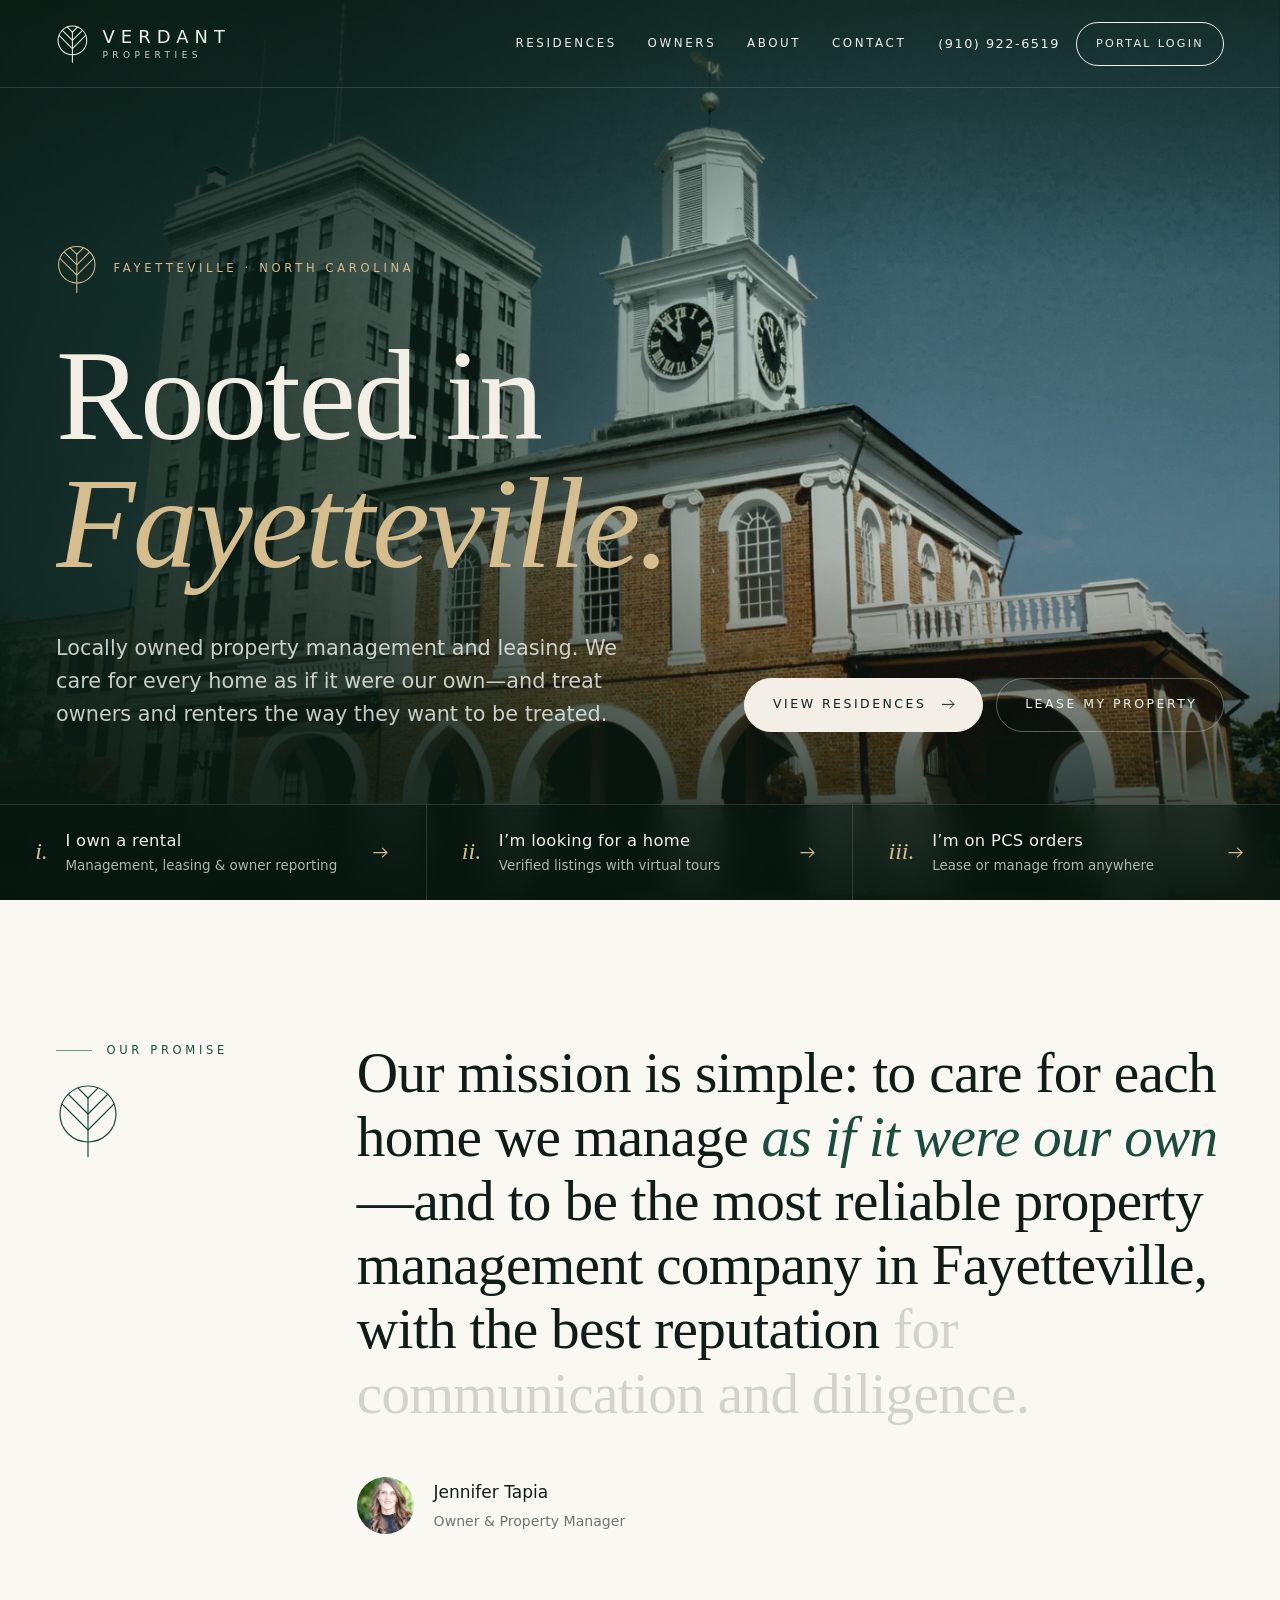
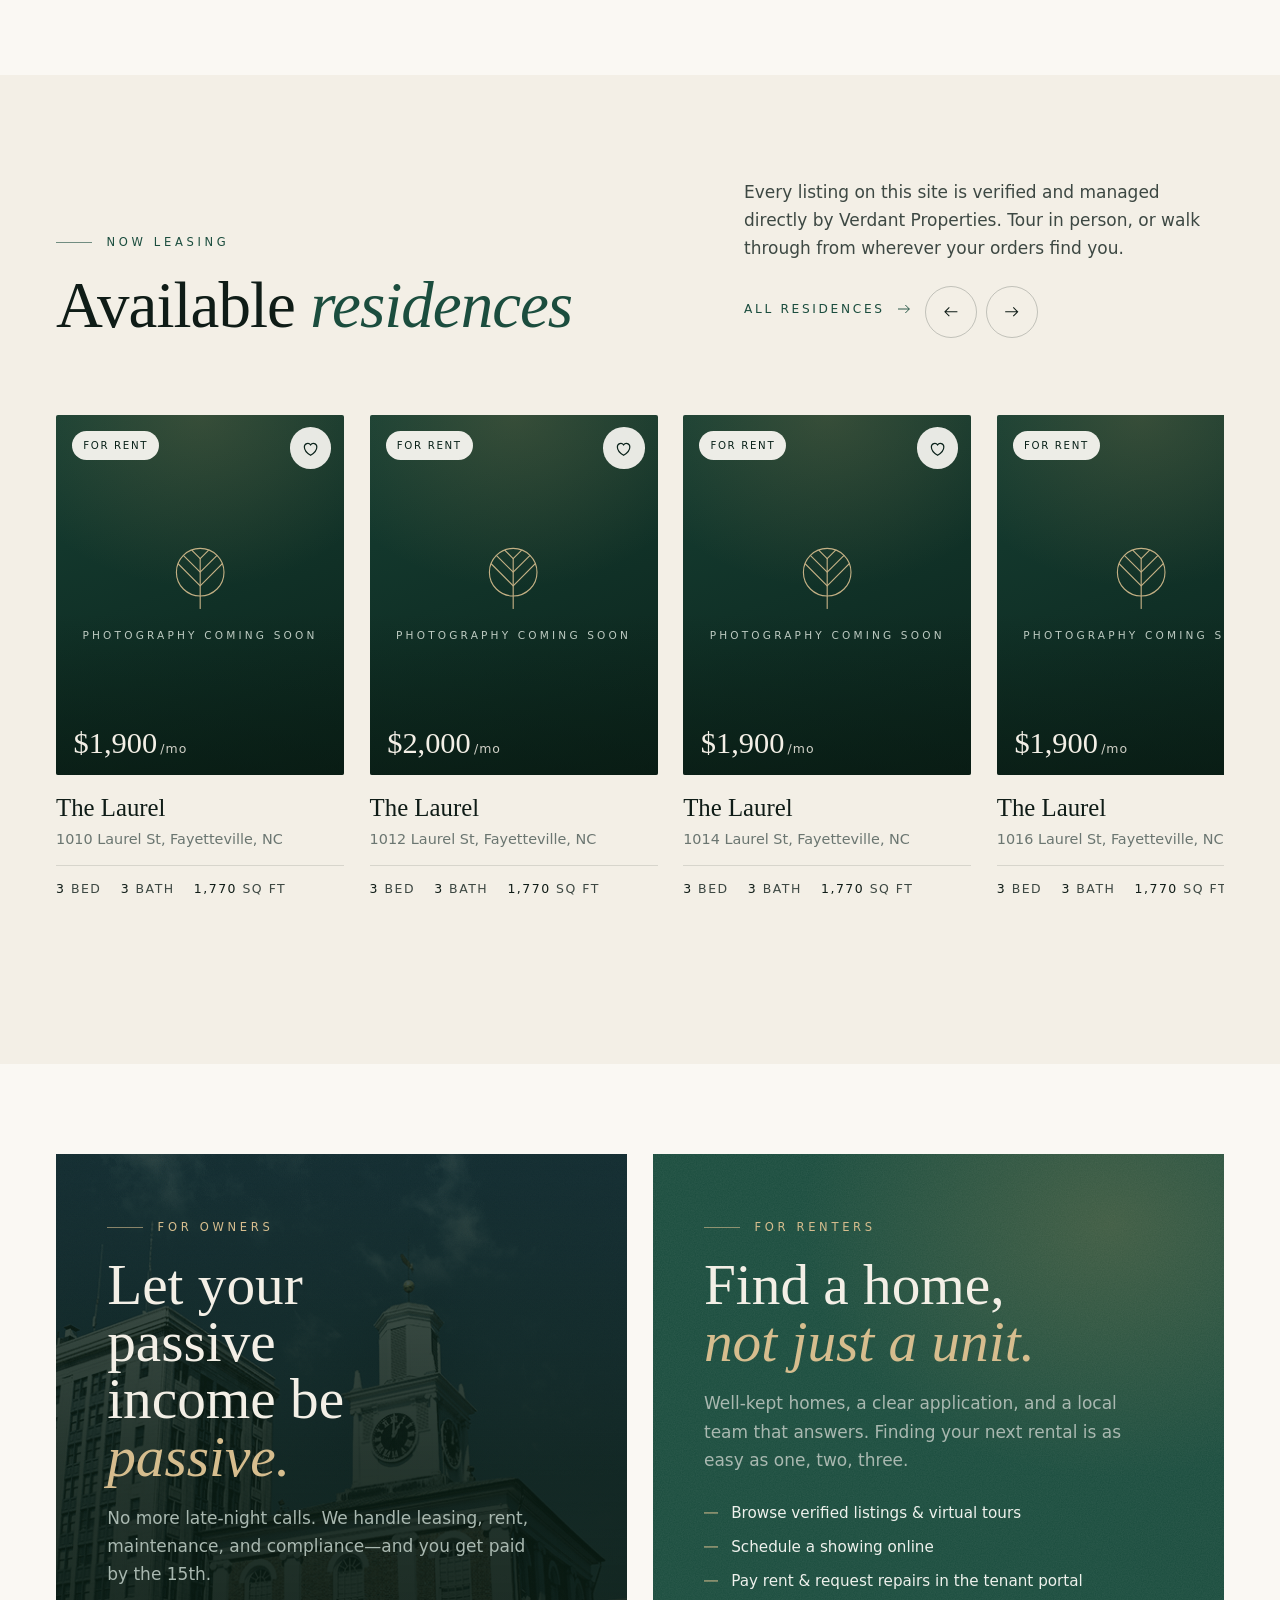
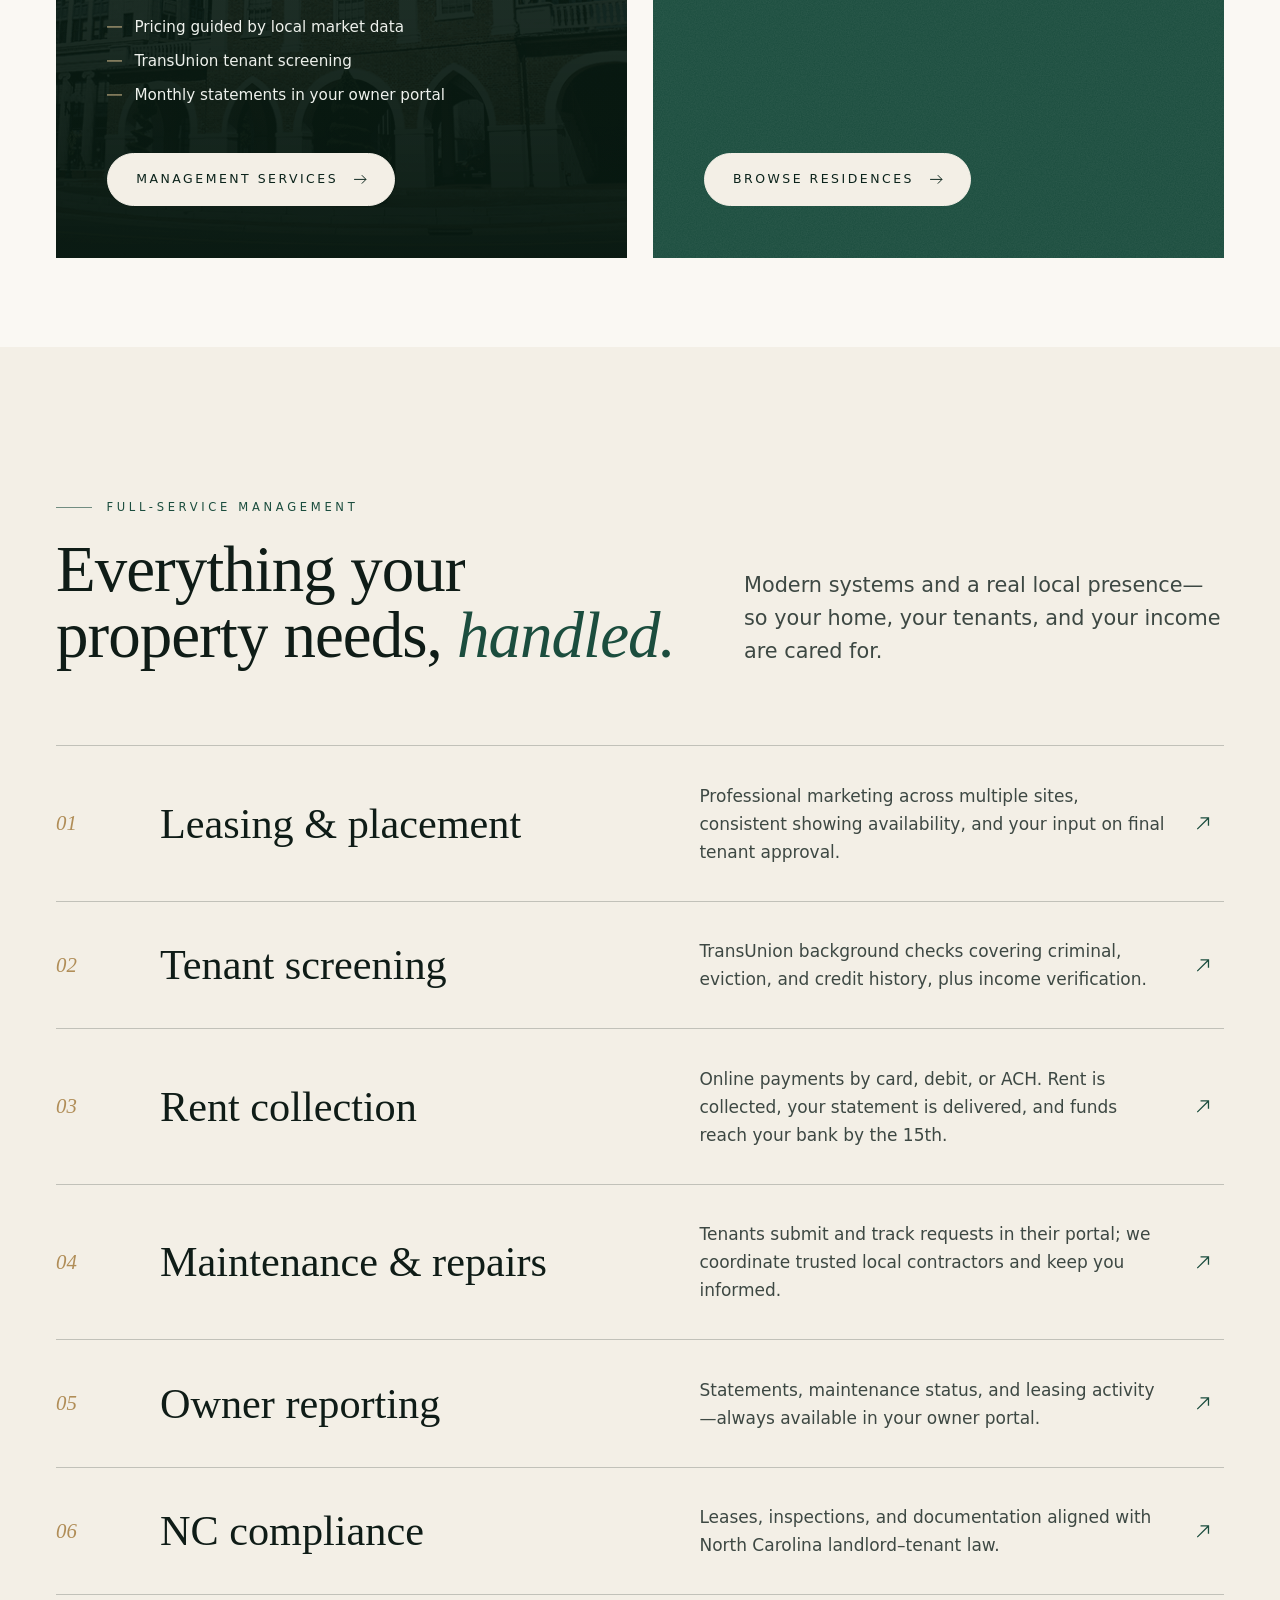
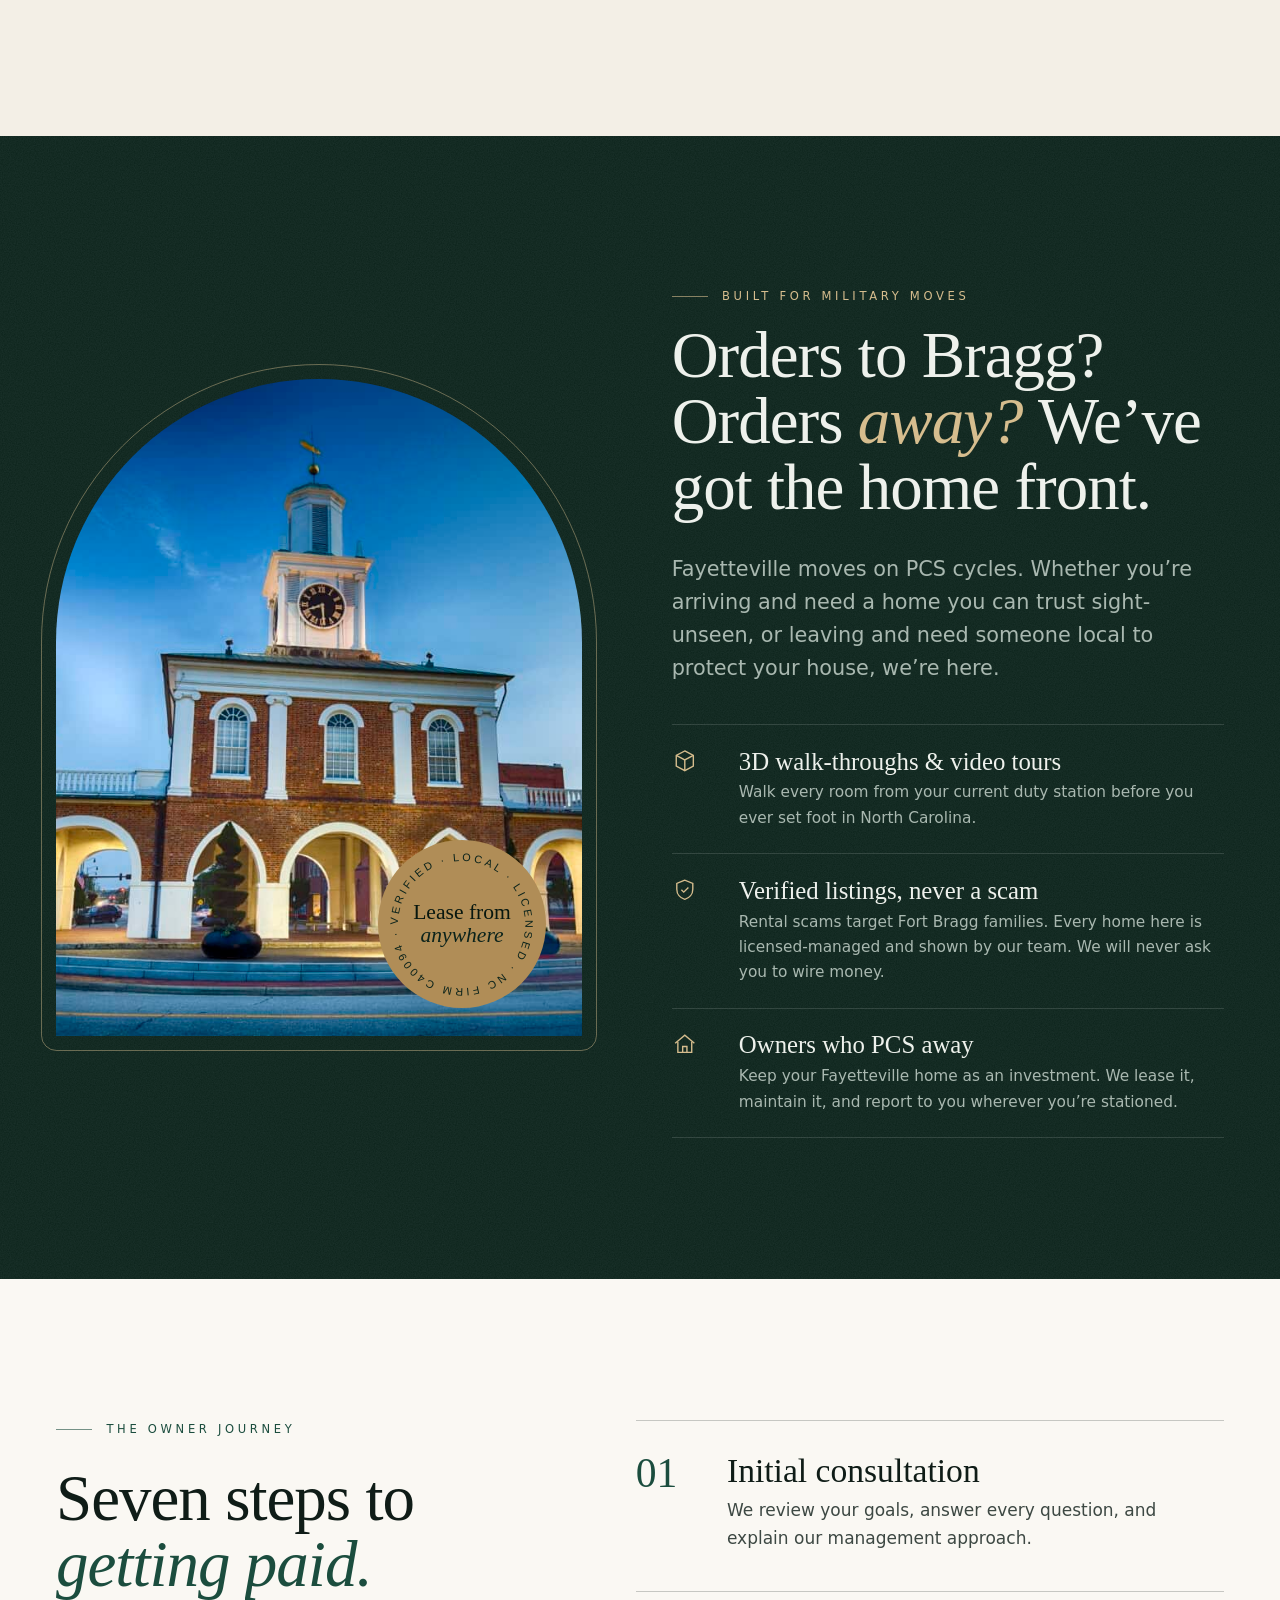
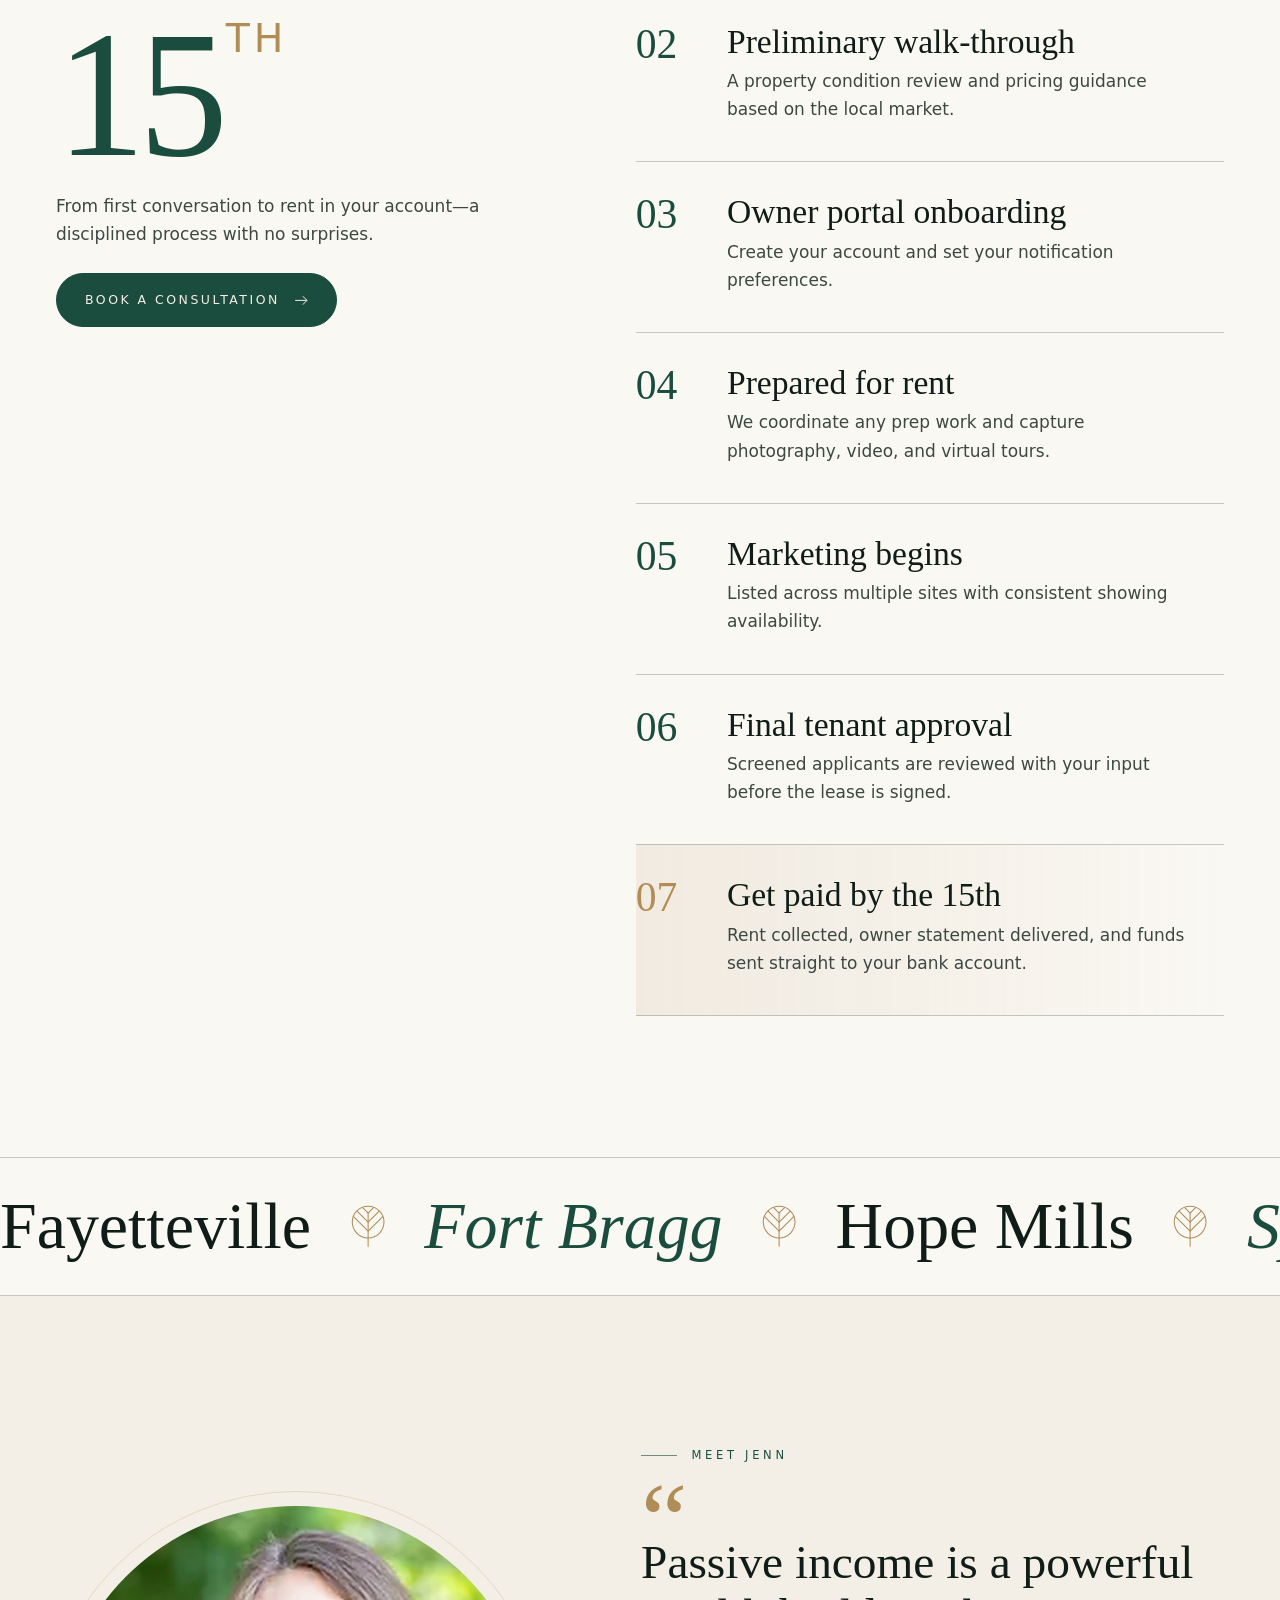
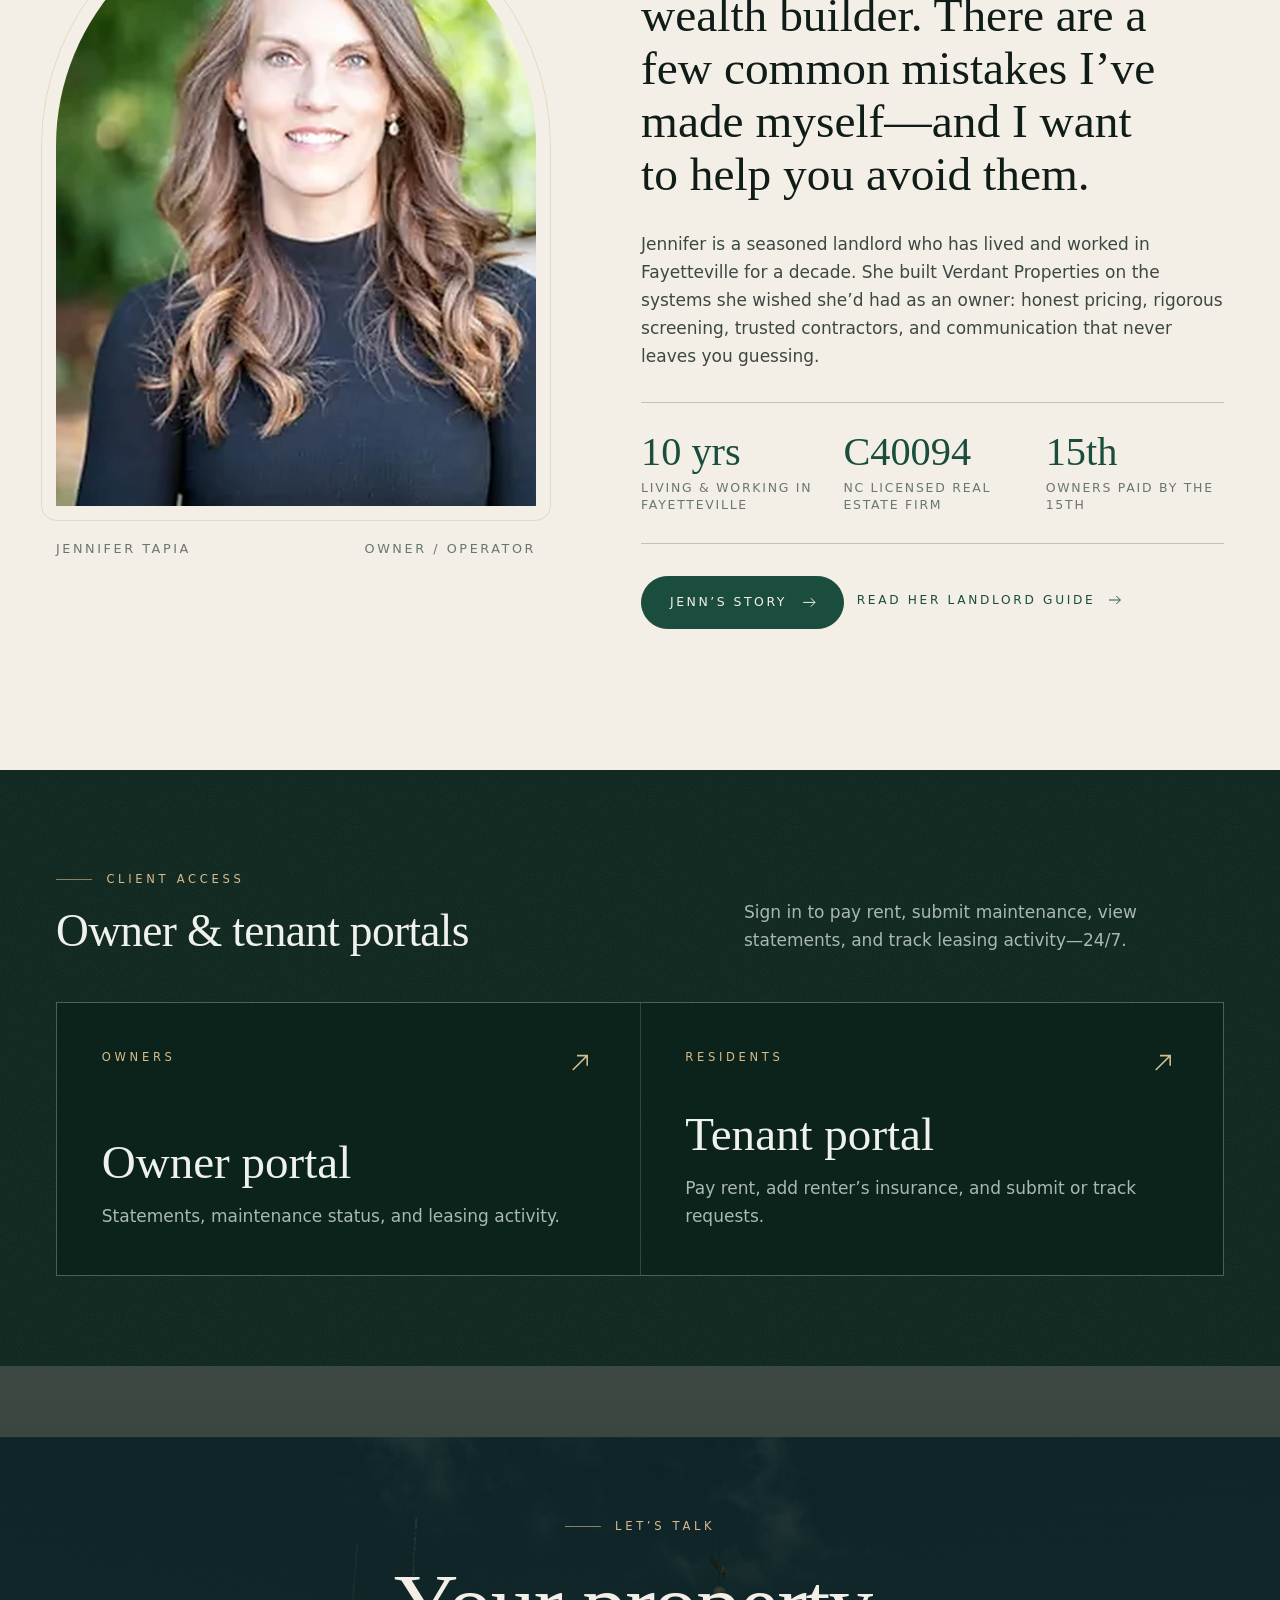
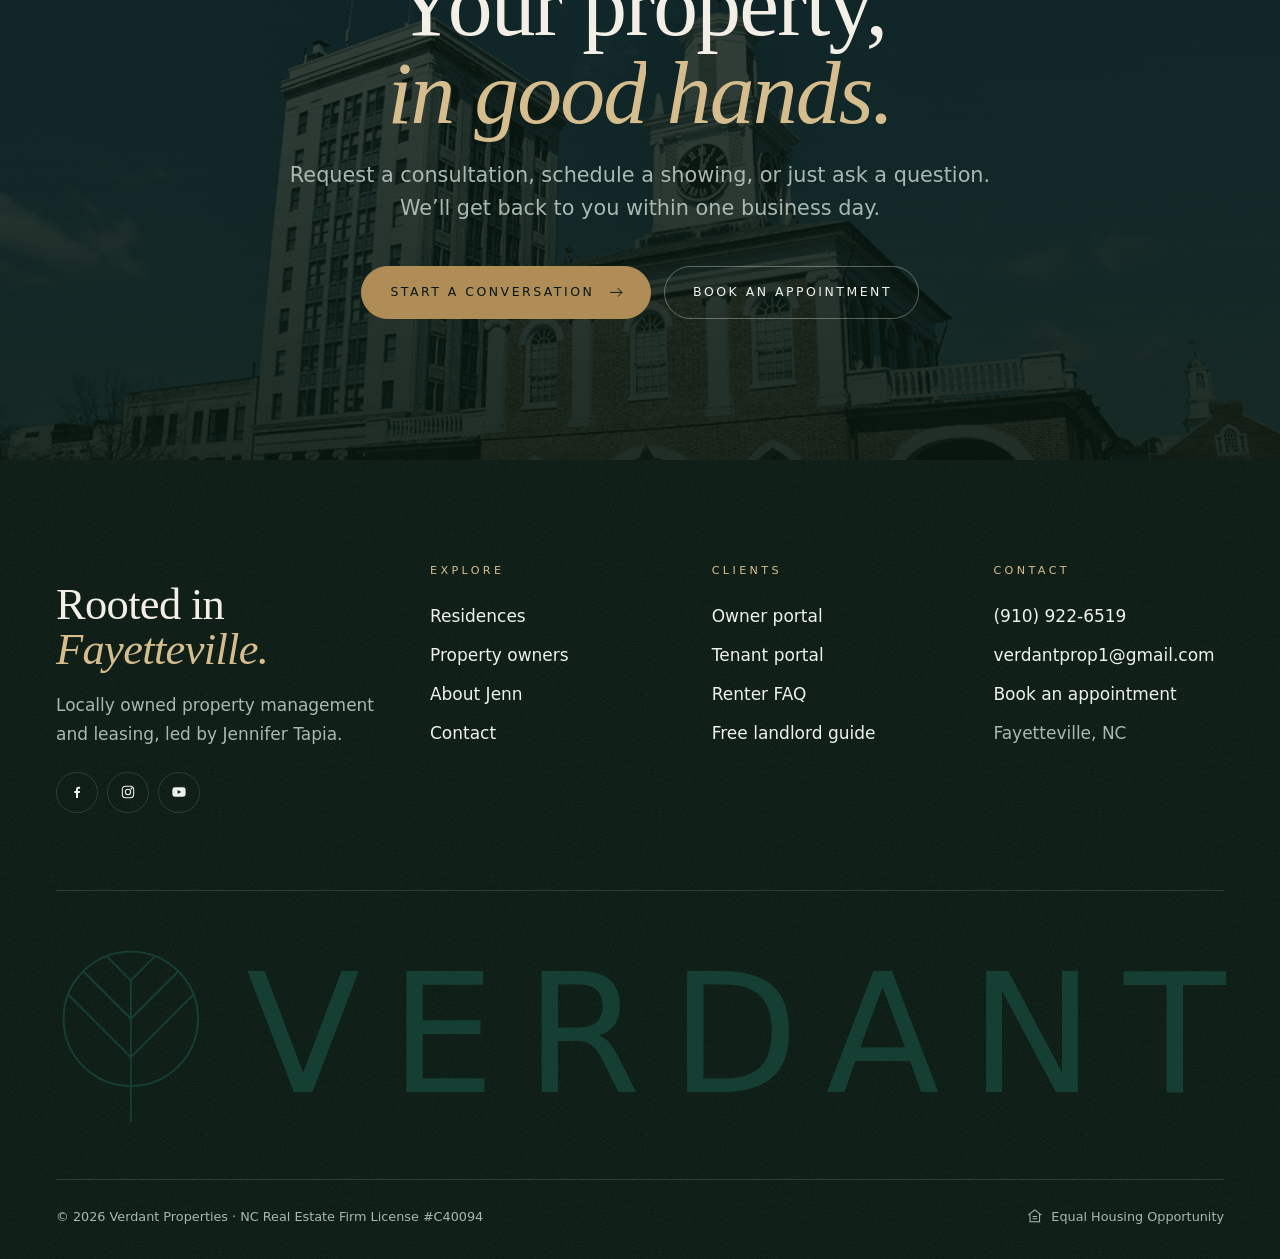
==== commit 2589d39b: "Harden security: CSP, SRI, sandboxed tours, sanitized imports - Add Content-Security-Policy and refe" ====
--- a/index.html
+++ b/index.html
@@ -2,6 +2,8 @@
 <html lang="en">
 <head>
   <meta charset="UTF-8" />
+  <meta http-equiv="Content-Security-Policy" content="default-src 'self'; script-src 'self' 'sha256-Du+OJKJSbdUgz5nrHeWWINvez6XKDDU/tyj/5c2uvwo=' https://cdnjs.cloudflare.com; style-src 'self' 'unsafe-inline' https://fonts.googleapis.com https://cdnjs.cloudflare.com; font-src 'self' https://fonts.gstatic.com; img-src 'self' data: blob: https:; media-src 'self' blob: https:; connect-src 'self' https://nominatim.openstreetmap.org https://router.project-osrm.org https://overpass-api.de https://overpass.private.coffee https://overpass.kumi.systems; frame-src https:; object-src 'none'; base-uri 'self'; form-action 'self'; upgrade-insecure-requests" />
+  <meta name="referrer" content="strict-origin-when-cross-origin" />
   <meta name="viewport" content="width=device-width, initial-scale=1" />
   <title>Verdant Properties | Property Management & Rentals in Fayetteville, NC</title>
   <meta name="description" content="Locally owned property management and leasing in Fayetteville, NC. Jennifer Tapia and Verdant Properties care for every home as if it were our own—for owners, renters, and military families." />
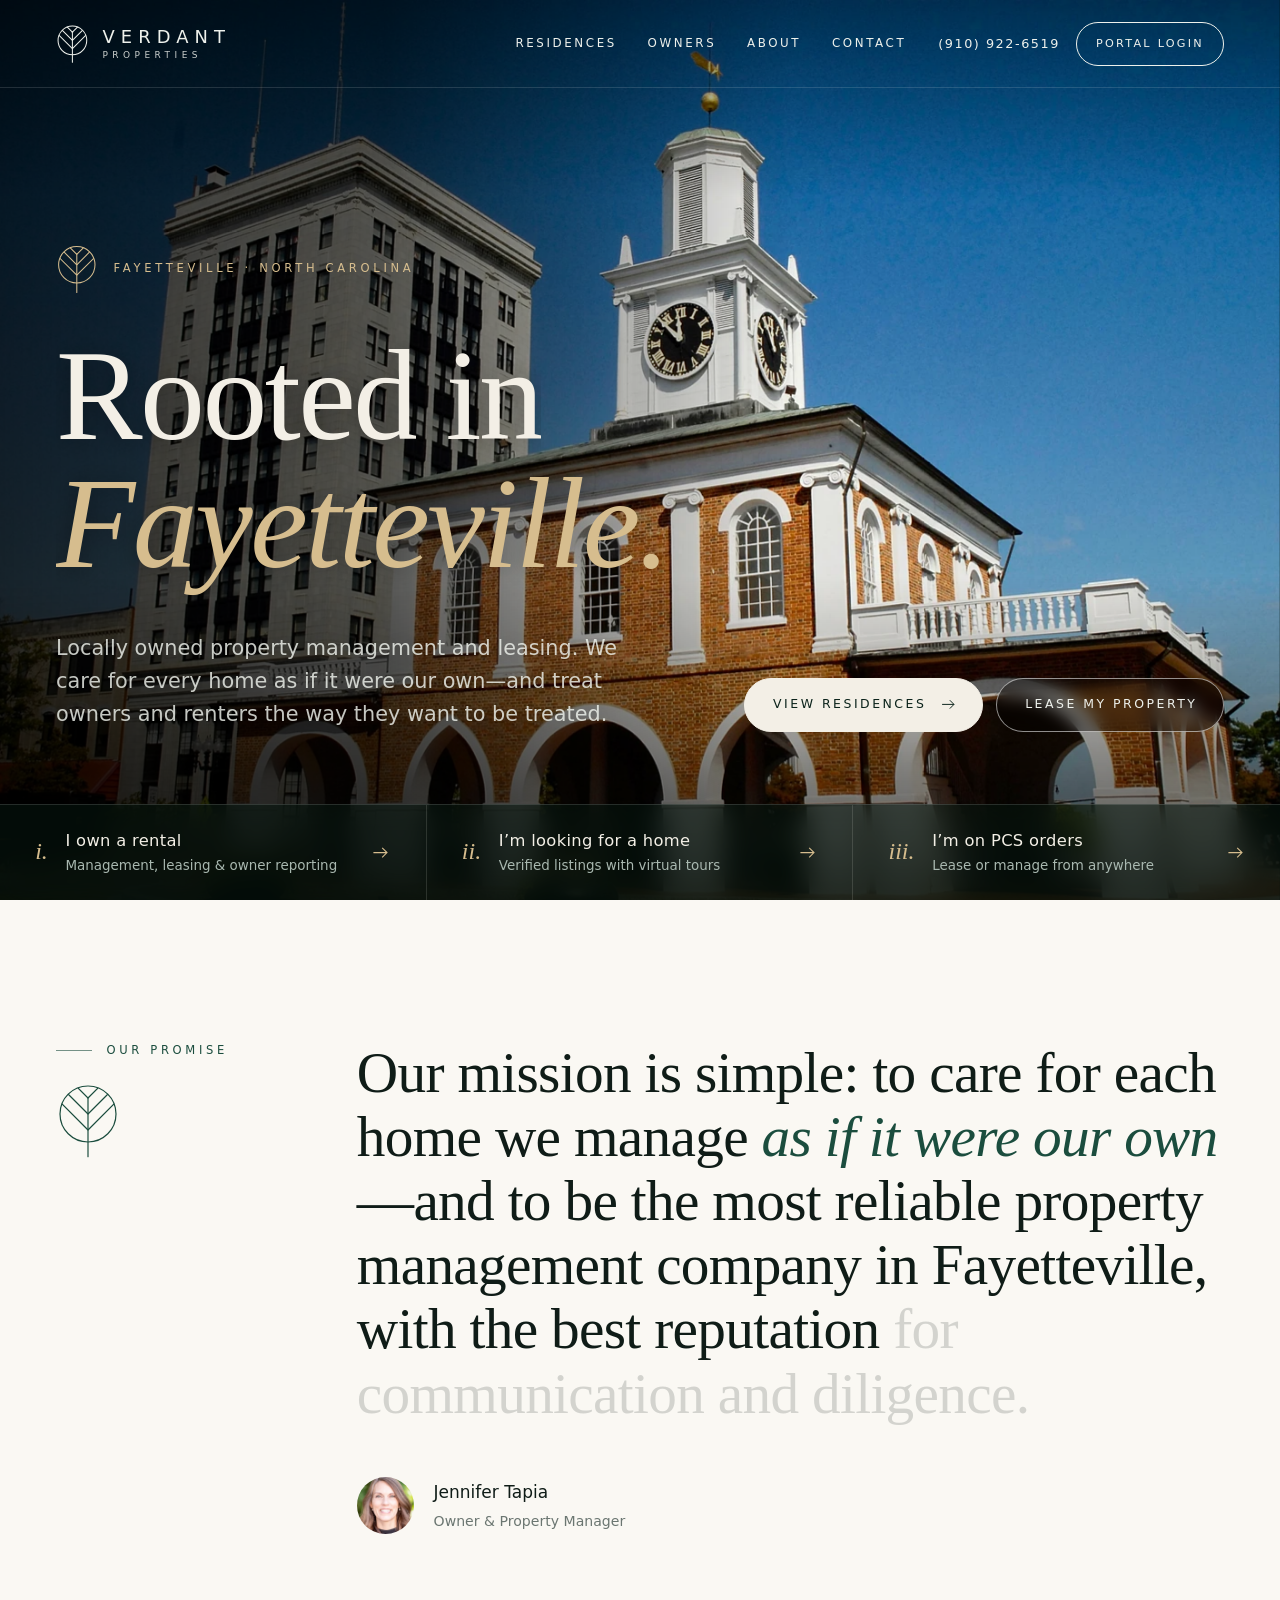
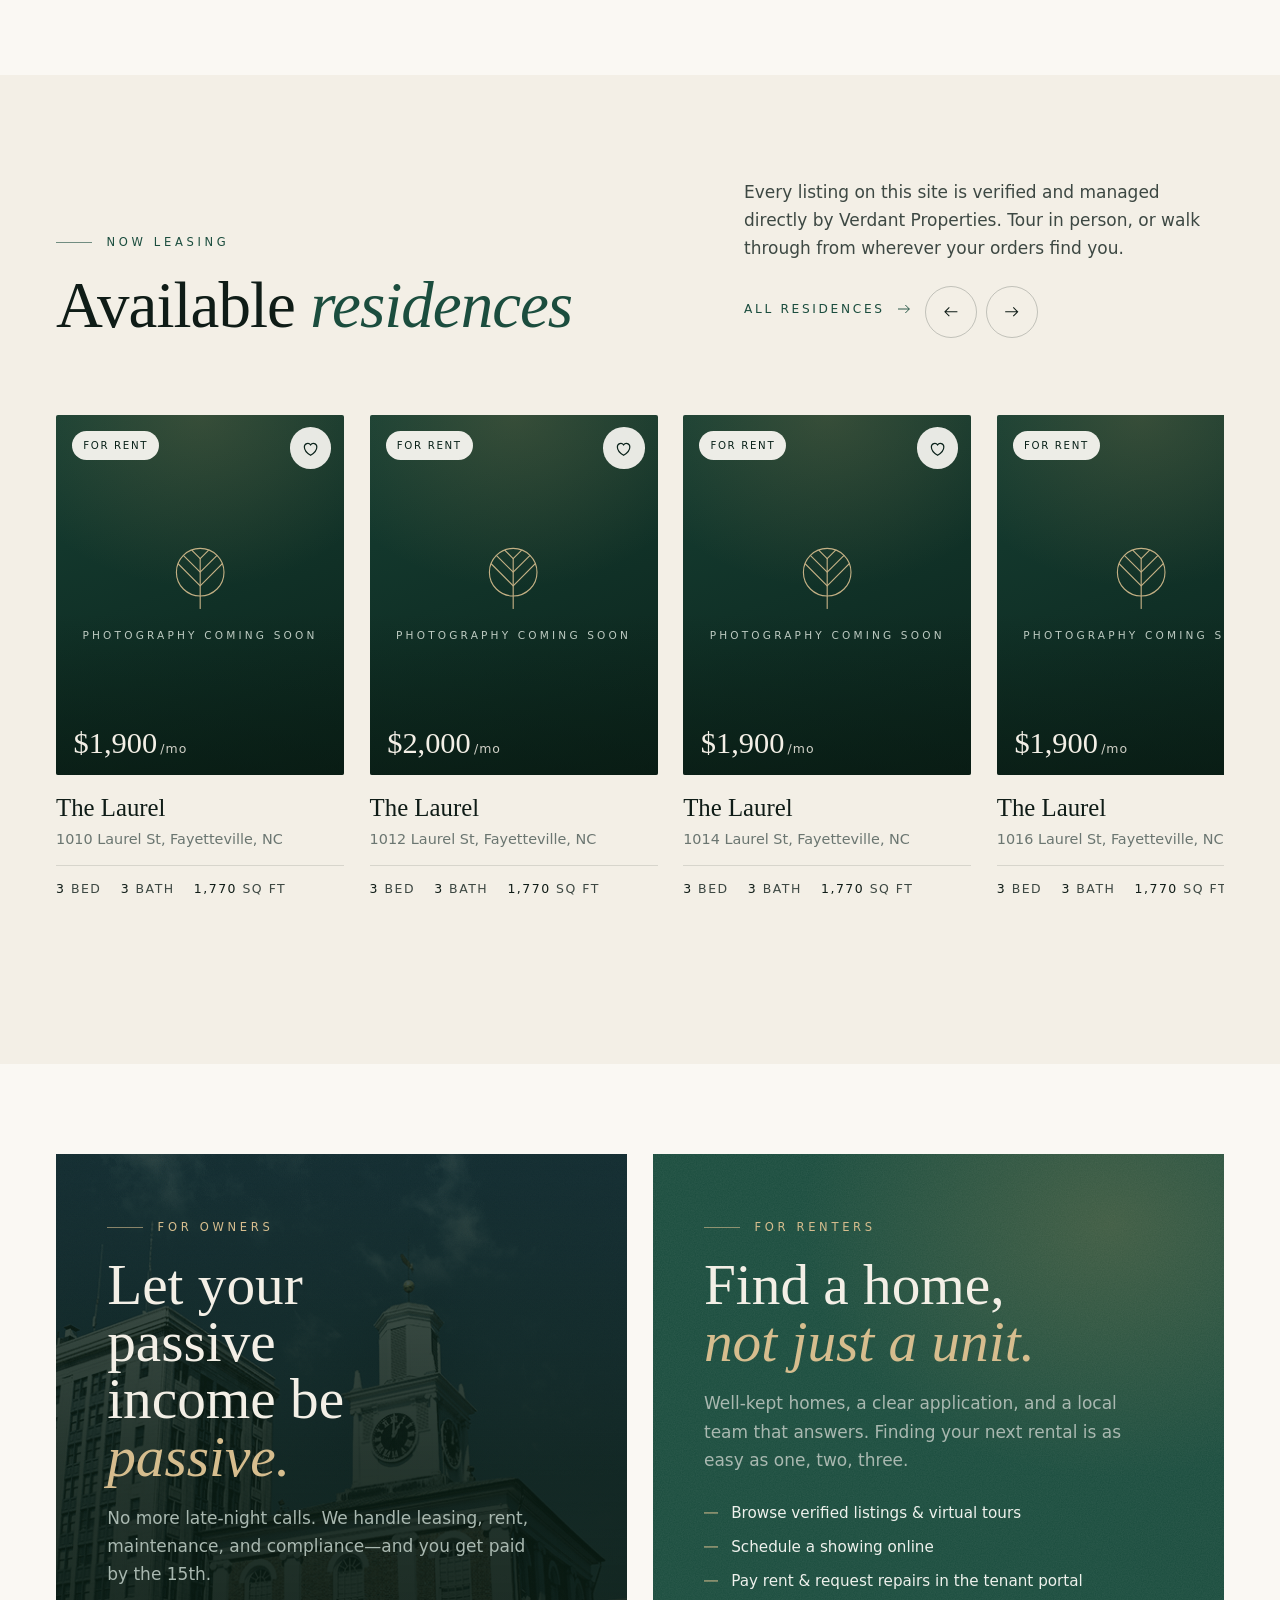
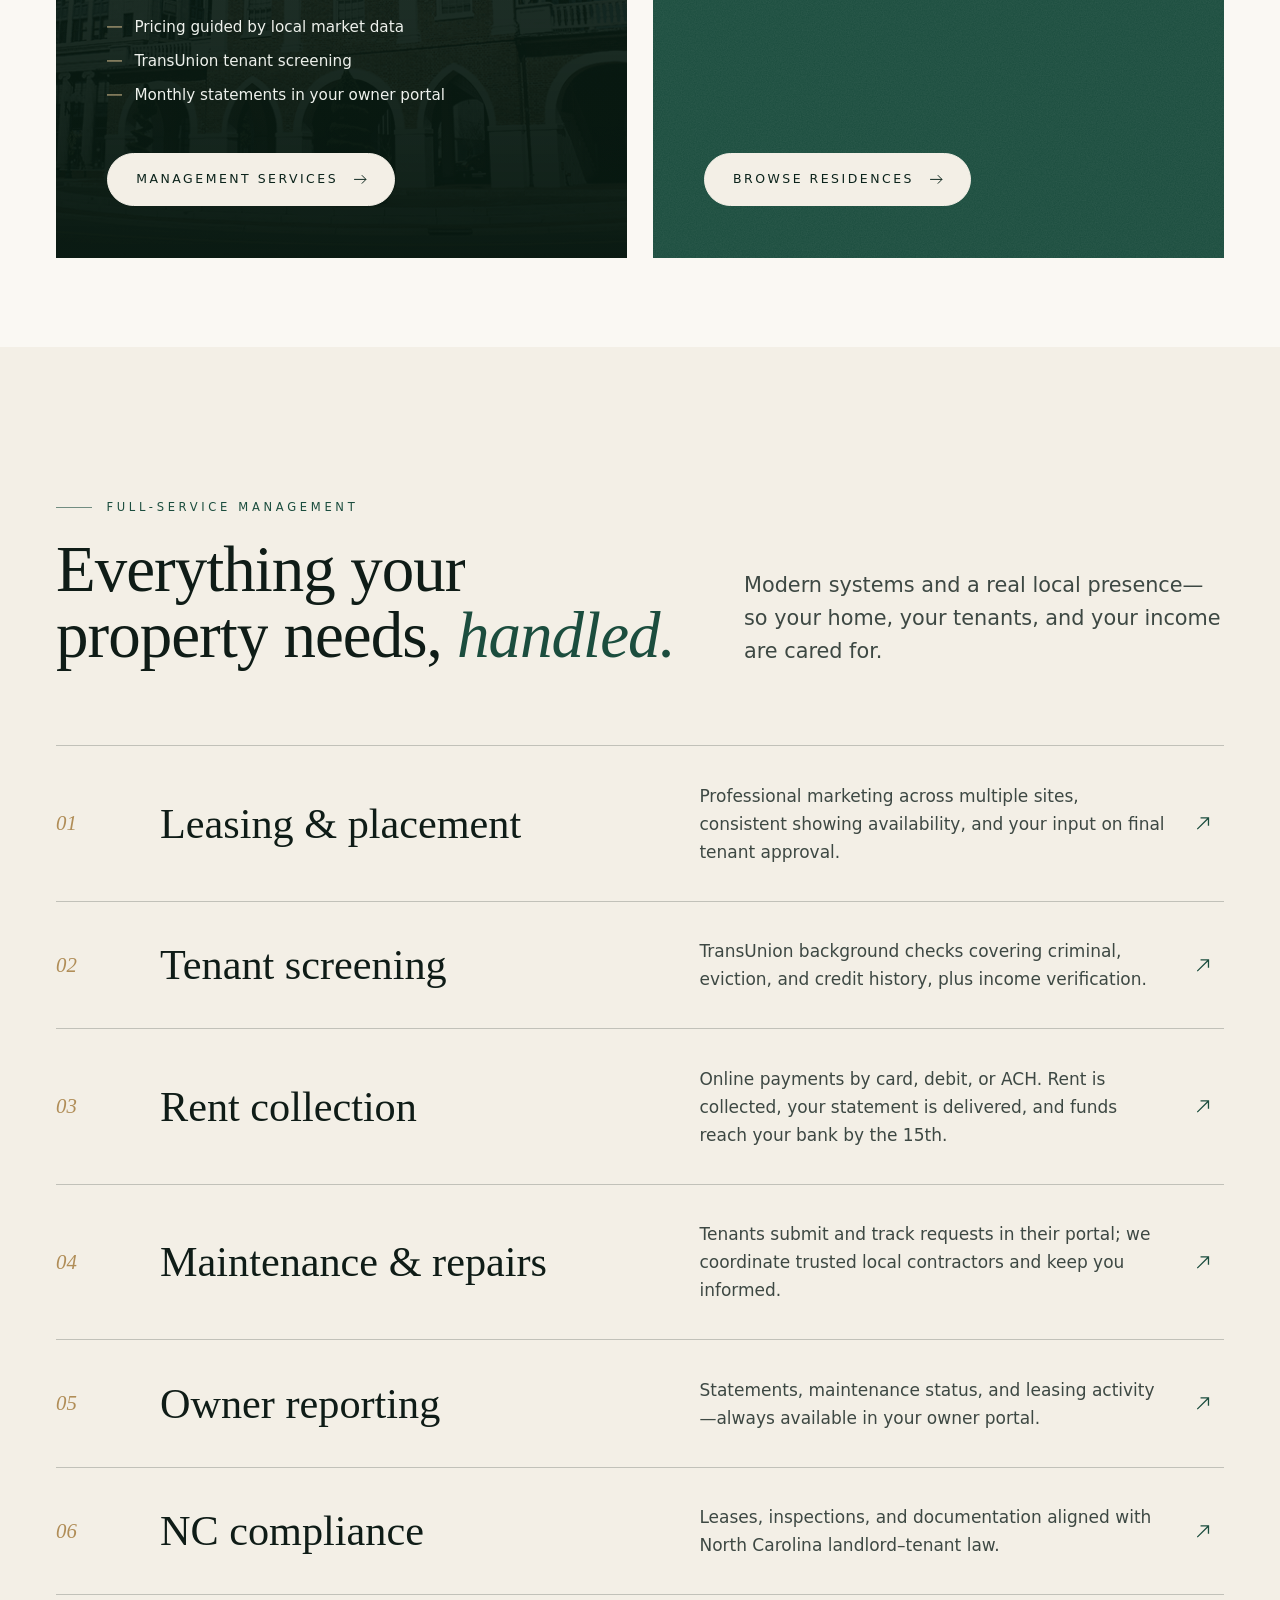
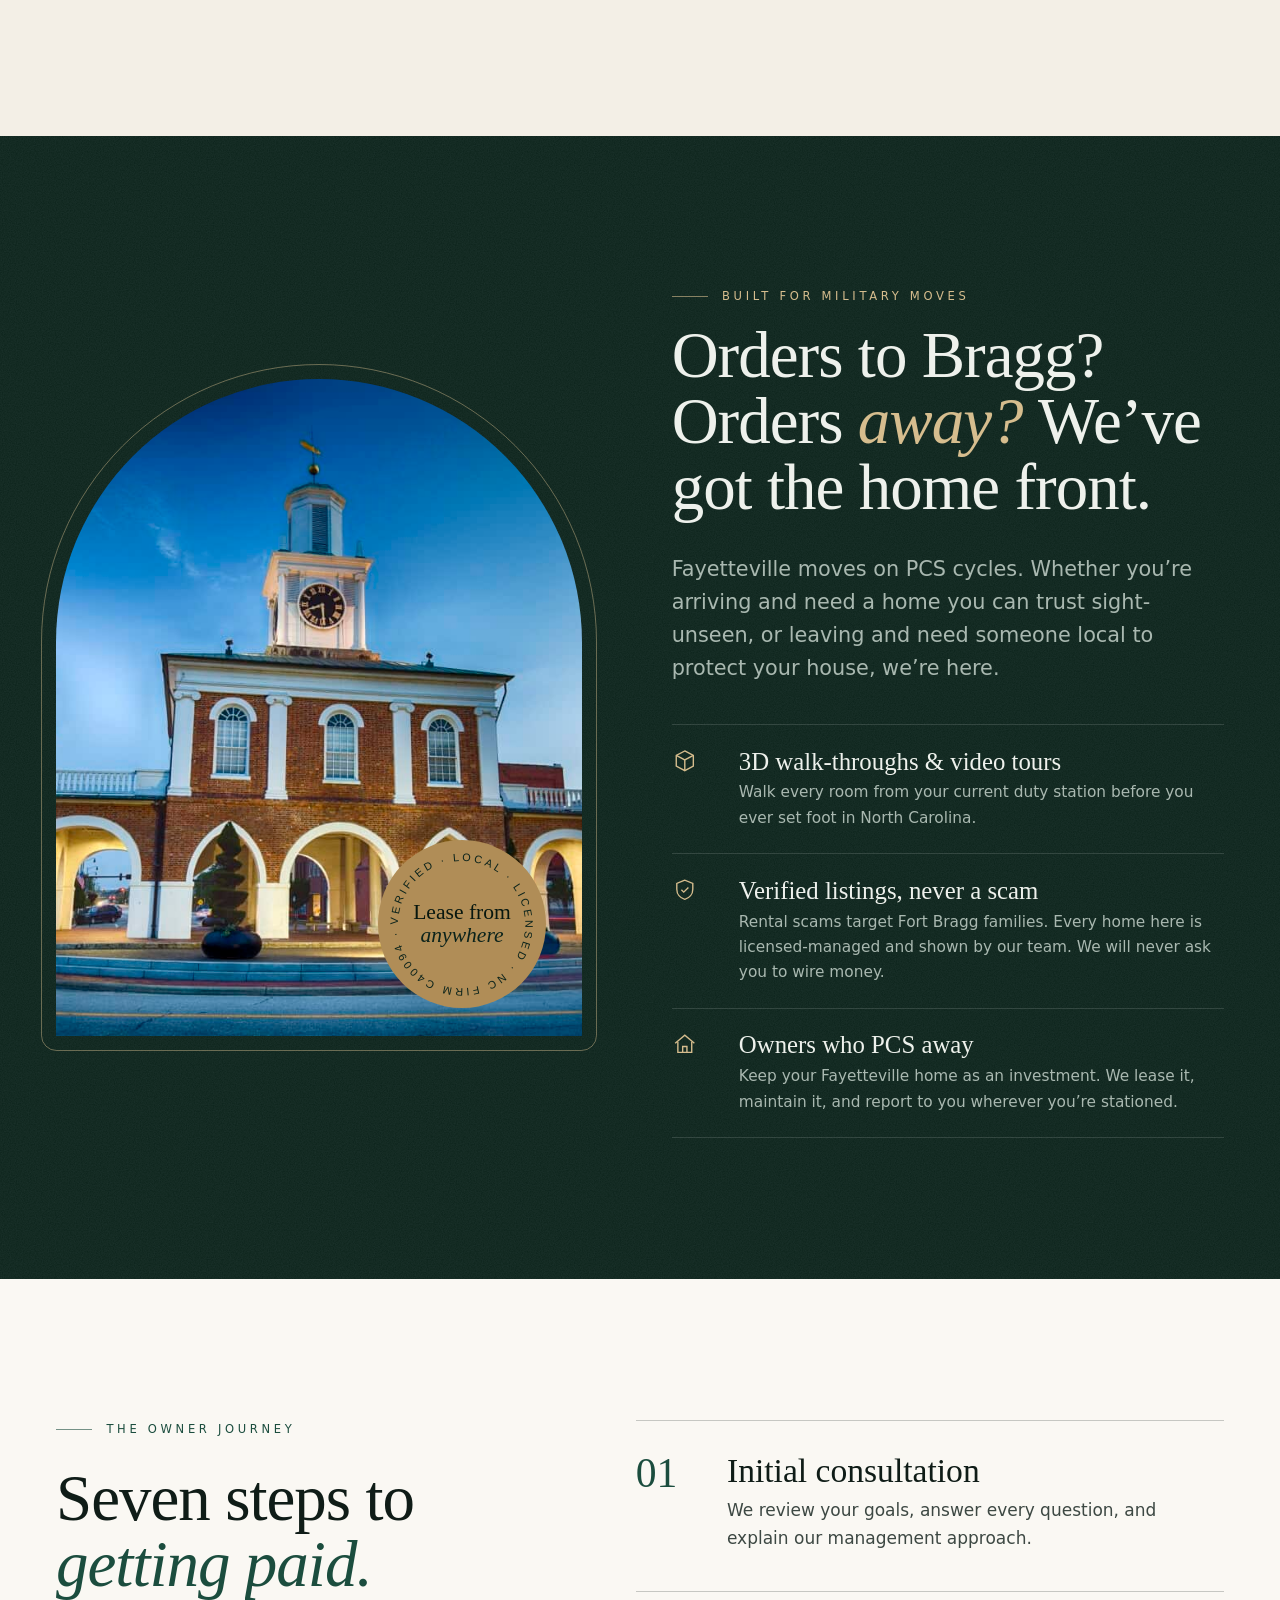
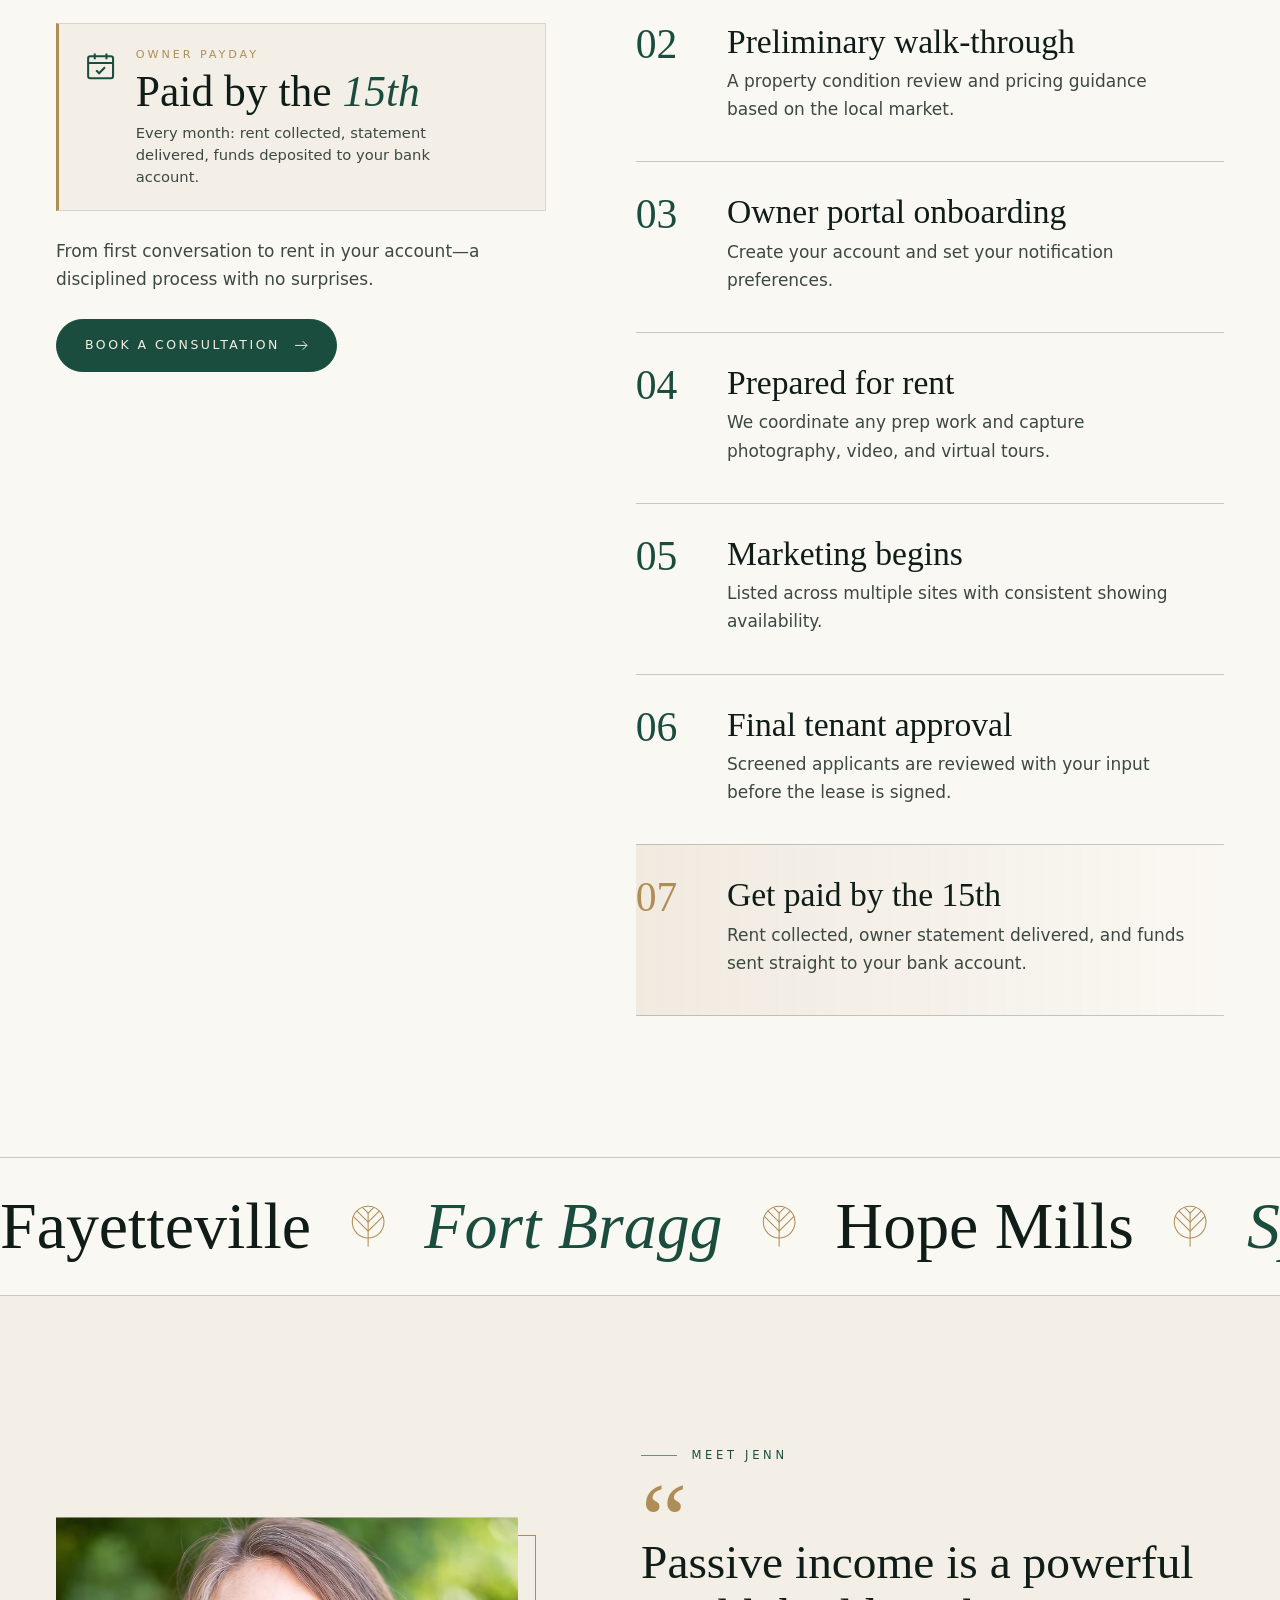
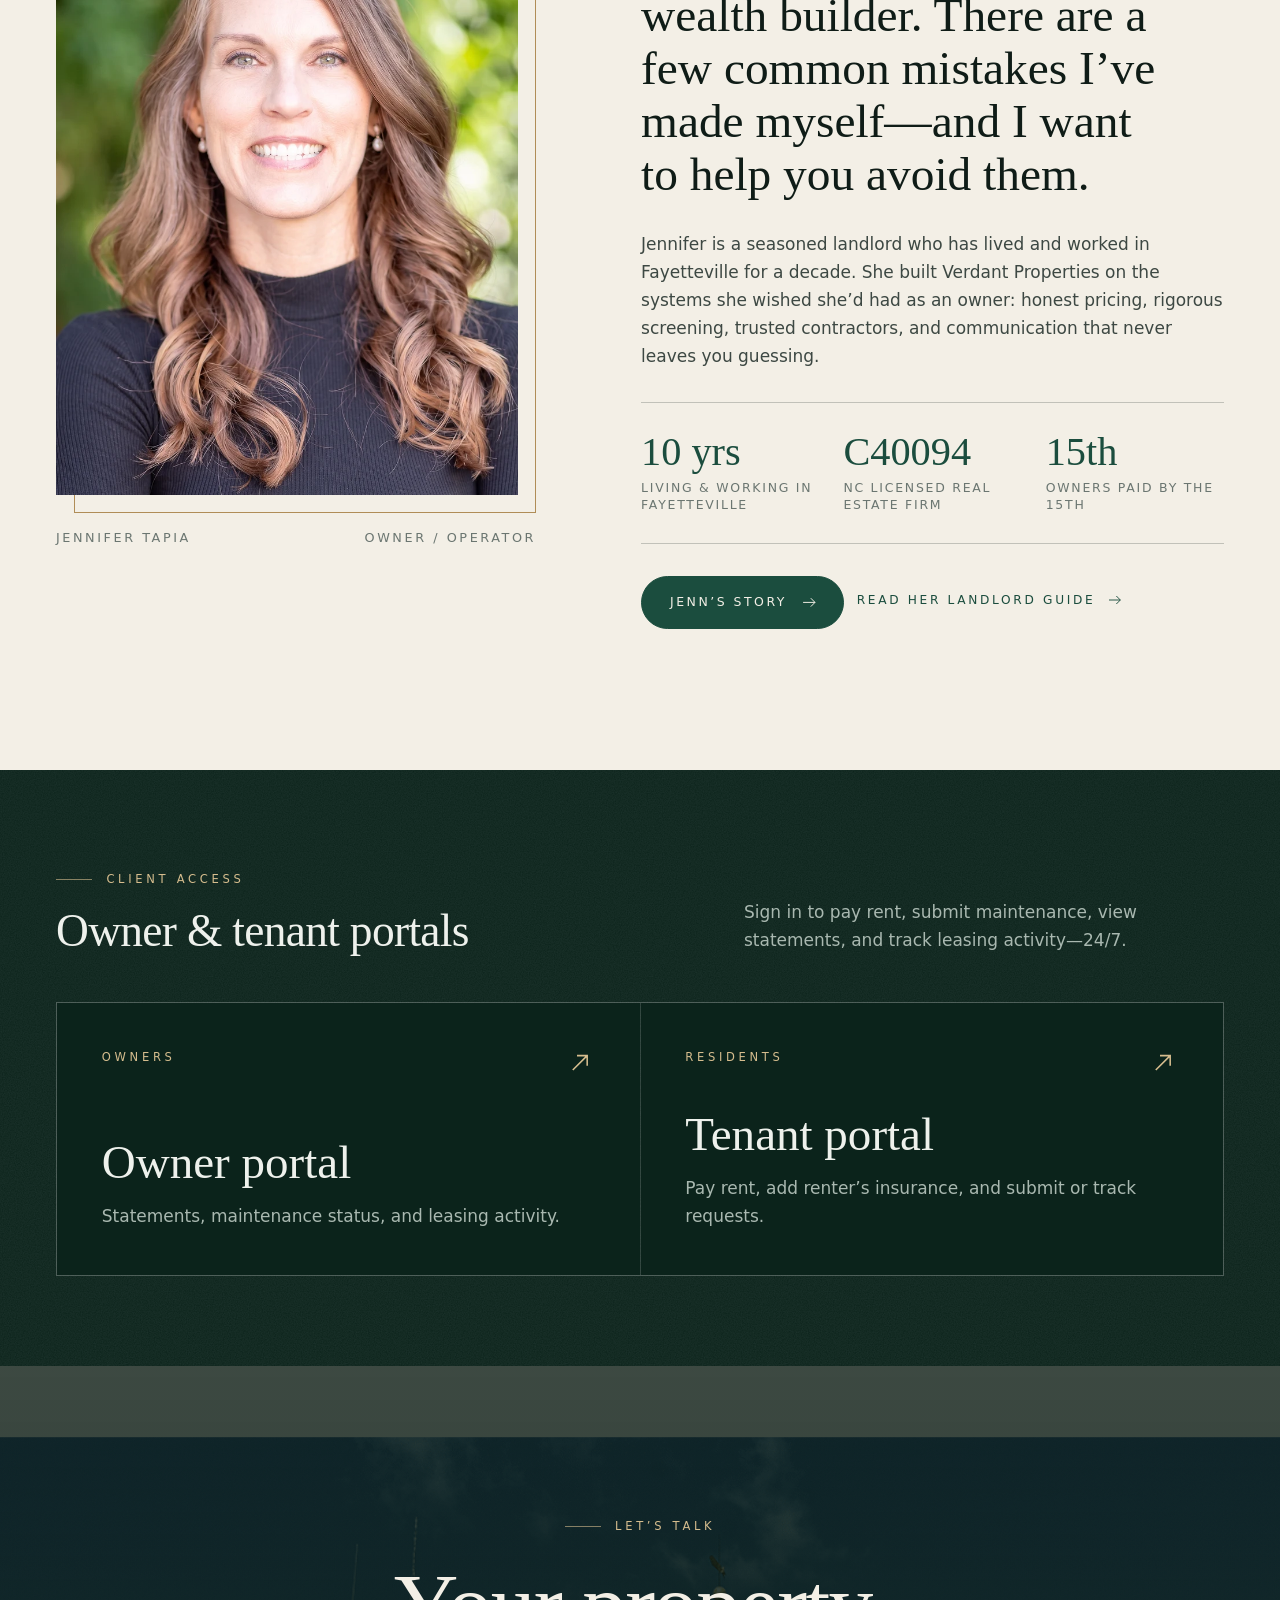
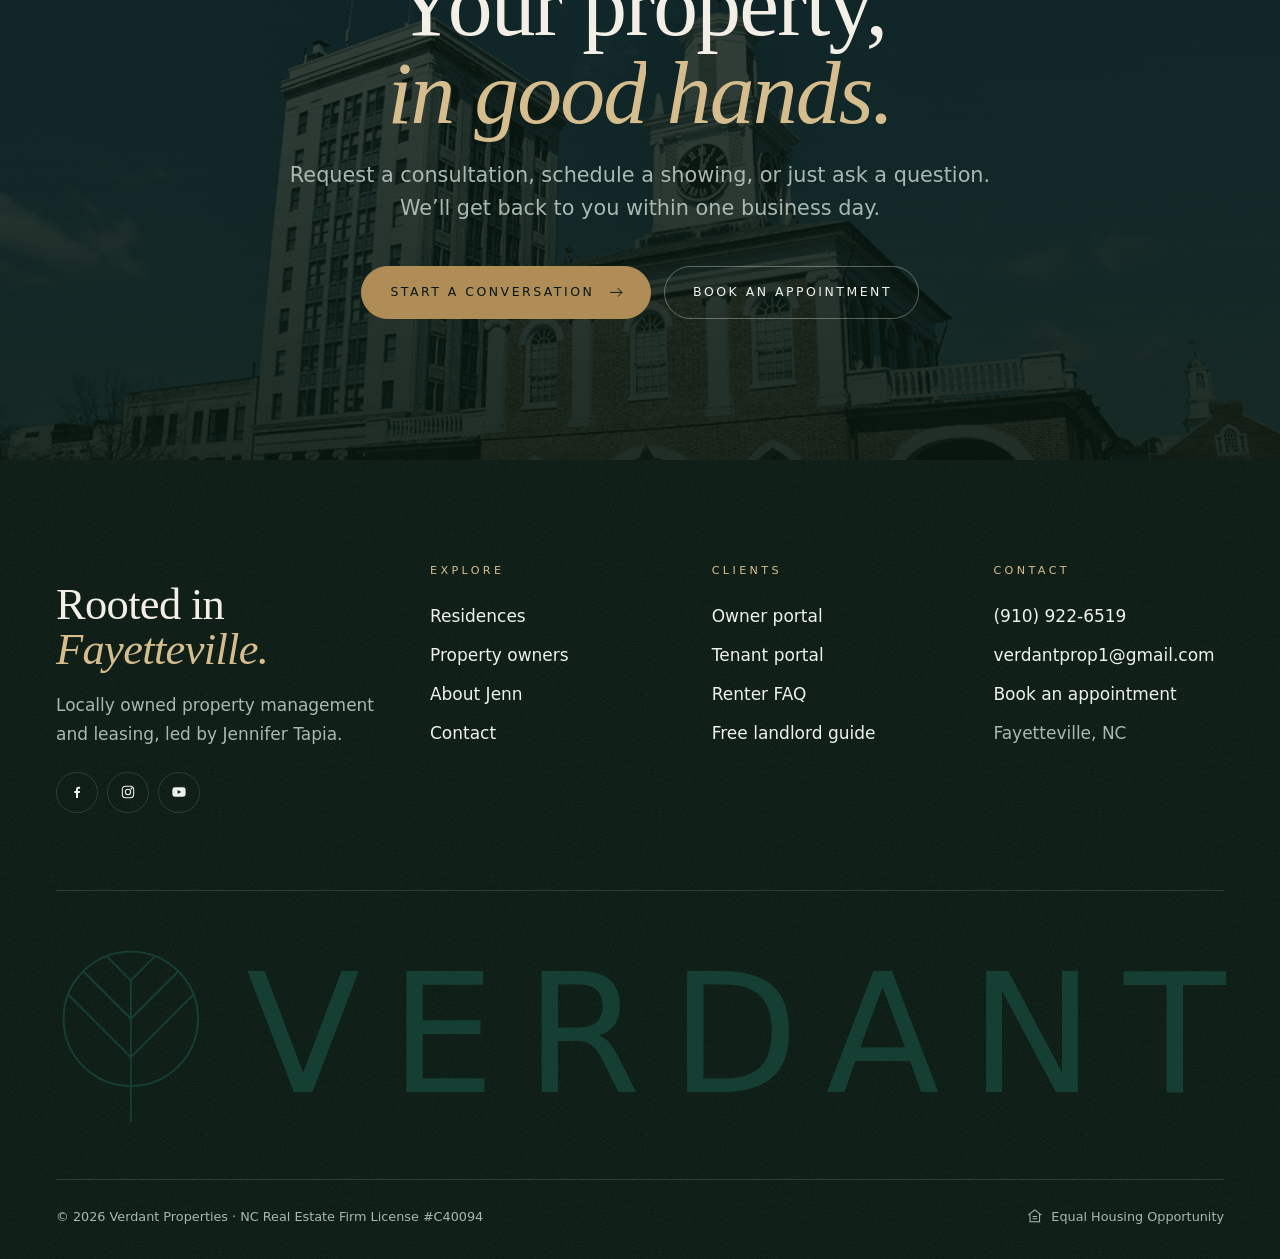
==== commit 15ab7a15: "Refresh hero, Jenn portrait, and owner payday section - Hero: remove green grade and grain, neutral " ====
--- a/index.html
+++ b/index.html
@@ -20,7 +20,7 @@
   <link rel="preconnect" href="https://fonts.googleapis.com" />
   <link rel="preconnect" href="https://fonts.gstatic.com" crossorigin />
   <link href="https://fonts.googleapis.com/css2?family=Instrument+Serif:ital@0;1&family=Jost:wght@300;400;500&display=swap" rel="stylesheet" />
-  <link rel="preload" as="image" href="assets/img/market-house-1600.webp" imagesrcset="assets/img/market-house-960.webp 960w, assets/img/market-house-1600.webp 1600w, assets/img/market-house-2560.webp 2560w" imagesizes="100vw" fetchpriority="high" />
+  <link rel="preload" as="image" href="assets/img/market-house-1600.webp" imagesrcset="assets/img/market-house-960.webp 960w, assets/img/market-house-1600.webp 1600w, assets/img/market-house-2560.webp 2560w, assets/img/market-house-3200.webp 3200w" imagesizes="100vw" fetchpriority="high" />
   <link rel="stylesheet" href="css/styles.css" />
   <script>document.documentElement.classList.add('js')</script>
   <script type="application/ld+json">
@@ -94,7 +94,7 @@
     <!-- Hero -->
     <section class="hero" aria-labelledby="hero-title">
       <div class="hero-media" aria-hidden="true">
-        <img src="assets/img/market-house-1600.webp" srcset="assets/img/market-house-960.webp 960w, assets/img/market-house-1600.webp 1600w, assets/img/market-house-2560.webp 2560w" sizes="100vw" width="2560" height="1712" alt="" data-parallax="0.1" fetchpriority="high" decoding="async" />
+        <img src="assets/img/market-house-1600.webp" srcset="assets/img/market-house-960.webp 960w, assets/img/market-house-1600.webp 1600w, assets/img/market-house-2560.webp 2560w, assets/img/market-house-3200.webp 3200w" sizes="100vw" width="2560" height="1712" alt="" data-parallax="0.1" fetchpriority="high" decoding="async" />
       </div>
       <div class="container hero-inner">
         <div class="hero-kicker">
@@ -145,7 +145,7 @@
         <div>
           <p class="manifesto-text" data-scrub>Our mission is simple: to care for each home we manage <em>as if it were our own</em>&mdash;and to be the most reliable property management company in Fayetteville, with the best reputation for communication and diligence.</p>
           <div class="manifesto-sign reveal">
-            <img src="assets/img/jennifer-tapia.webp" alt="" width="58" height="58" loading="lazy" />
+            <img src="assets/img/jenn-tapia-avatar.webp" alt="" width="58" height="58" loading="lazy" />
             <div><strong>Jennifer Tapia</strong><span>Owner &amp; Property Manager</span></div>
           </div>
         </div>
@@ -263,7 +263,14 @@
         <div class="process-sticky">
           <p class="eyebrow">The owner journey</p>
           <h2 class="title" id="process-title" data-split>Seven steps to <em>getting paid.</em></h2>
-          <p class="process-big" aria-hidden="true">15<sup>TH</sup></p>
+          <div class="payday">
+            <svg class="payday-ico" viewBox="0 0 24 24" fill="none" stroke="currentColor" stroke-width="1.4" aria-hidden="true"><rect x="3.5" y="5" width="17" height="15" rx="1.5"/><path d="M3.5 9.5h17M8 3v4M16 3v4"/><path d="m9 14.5 2 2 4-4"/></svg>
+            <div>
+              <p class="payday-k">Owner payday</p>
+              <p class="payday-v">Paid by the <em>15th</em></p>
+              <p class="payday-note">Every month: rent collected, statement delivered, funds deposited to your bank account.</p>
+            </div>
+          </div>
           <p>From first conversation to rent in your account&mdash;a disciplined process with no surprises.</p>
           <div><a class="btn" href="contact.html?about=a%20management%20consultation">Book a consultation <svg class="arrow" viewBox="0 0 24 24" fill="none" stroke="currentColor" stroke-width="1.4" aria-hidden="true"><path d="M3 12h17M14 6l6 6-6 6"/></svg></a></div>
         </div>
@@ -301,7 +308,7 @@
     <section class="section jenn" aria-labelledby="jenn-title">
       <div class="container jenn-grid">
         <figure class="jenn-portrait reveal" style="margin:0">
-          <div class="arch arch--frame reveal-mask"><img src="assets/img/jennifer-tapia.webp" alt="Jennifer Tapia, owner of Verdant Properties" loading="lazy" width="543" height="814" /></div>
+          <div class="portrait"><div class="portrait-img reveal-mask"><img src="assets/img/jenn-tapia-800.webp" srcset="assets/img/jenn-tapia-800.webp 800w, assets/img/jenn-tapia-1200.webp 1200w" sizes="(max-width: 860px) 90vw, 480px" width="1200" height="1500" alt="Jennifer Tapia, owner of Verdant Properties" loading="lazy" /></div></div>
           <figcaption><span>Jennifer Tapia</span><span>Owner / Operator</span></figcaption>
         </figure>
         <div>
--- a/css/styles.css
+++ b/css/styles.css
@@ -287,30 +287,24 @@
   overflow: hidden;
 }
 .hero-media { position: absolute; inset: 0; z-index: -2; overflow: hidden; }
-/* Grade the daylight photo toward the brand: cool the sky into deep green, keep the brick warm. */
-.hero-media::after {
-  content: ""; position: absolute; inset: 0;
-  background: linear-gradient(180deg, var(--forest-800) 0%, rgba(16, 48, 42, .55) 45%, rgba(16, 48, 42, 0) 70%);
-  mix-blend-mode: color; opacity: .85;
-}
 .hero-media img {
   width: 100%; height: 108%; object-fit: cover; object-position: 70% 62%;
-  filter: saturate(.78) contrast(1.1) brightness(.95) sepia(.05);
-  transform: scale(1.12); animation: hero-in 2.8s var(--ease) forwards;
-  will-change: transform;
+  /* True color, no grade. */
+  transform: scale(1.08); animation: hero-in 2.4s var(--ease) forwards;
+  backface-visibility: hidden;
 }
 @keyframes hero-in { to { transform: scale(1); } }
 .hero::before {
   content: ""; position: absolute; inset: 0; z-index: -1;
   background:
-    linear-gradient(180deg, rgba(7, 23, 15, .6) 0%, rgba(7, 23, 15, .12) 30%, rgba(7, 23, 15, .2) 62%, rgba(7, 23, 15, .92) 100%),
-    linear-gradient(90deg, rgba(11, 35, 27, .9) 0%, rgba(11, 35, 27, .7) 30%, rgba(11, 35, 27, .15) 58%, rgba(11, 35, 27, 0) 72%),
-    var(--grain);
+    /* Neutral shading only where text sits: header, headline column, and the bottom bar. */
+    linear-gradient(180deg, rgba(0, 0, 0, .45) 0%, rgba(0, 0, 0, 0) 22%, rgba(0, 0, 0, 0) 64%, rgba(0, 0, 0, .7) 100%),
+    linear-gradient(90deg, rgba(0, 0, 0, .78) 0%, rgba(0, 0, 0, .62) 30%, rgba(0, 0, 0, .28) 48%, rgba(0, 0, 0, 0) 62%);
   mix-blend-mode: normal;
 }
 @media (max-width: 860px) {
   .hero-media img { object-position: 58% 40%; }
-  .hero-media::before { content: ""; position: absolute; inset: 0; z-index: 1; background: linear-gradient(180deg, rgba(7, 23, 15, .35), rgba(7, 23, 15, .72) 45%, rgba(7, 23, 15, .8)); }
+  .hero-media::before { content: ""; position: absolute; inset: 0; z-index: 1; background: linear-gradient(180deg, rgba(0, 0, 0, .3), rgba(0, 0, 0, .55) 45%, rgba(0, 0, 0, .7)); }
 }
 .hero-inner { align-self: end; padding-top: 9rem; padding-bottom: clamp(2.5rem, 6vw, 4.5rem); }
 .hero-kicker { display: flex; align-items: center; gap: 1rem; margin-bottom: clamp(1.5rem, 3vw, 2.4rem); }
@@ -389,7 +383,7 @@
 .manifesto-text .mw.on { opacity: 1; }
 .manifesto-text em { color: var(--forest); }
 .manifesto-sign { display: flex; align-items: center; gap: 1.2rem; margin-top: clamp(2rem, 4vw, 3.2rem); }
-.manifesto-sign img { width: 3.6rem; height: 3.6rem; border-radius: 50%; object-fit: cover; object-position: 50% 18%; }
+.manifesto-sign img { width: 3.6rem; height: 3.6rem; border-radius: 50%; object-fit: cover; }
 .manifesto-sign strong { display: block; font-weight: 500; color: var(--ink); }
 .manifesto-sign span { font-size: .88rem; color: var(--muted); }
 .manifesto-aside { display: grid; align-content: start; gap: 1.4rem; }
@@ -569,8 +563,15 @@
 /* ---------- Process (sticky) ---------- */
 .process-grid { display: grid; grid-template-columns: minmax(0, 1fr) minmax(0, 1.2fr); gap: clamp(2rem, 7vw, 7rem); }
 .process-sticky { position: sticky; top: 8rem; align-self: start; display: grid; gap: 1.6rem; }
-.process-big { font-family: var(--serif); font-size: clamp(6rem, 4rem + 9vw, 13rem); line-height: .8; color: var(--forest); letter-spacing: -0.04em; }
-.process-big sup { font-size: .22em; letter-spacing: .1em; vertical-align: top; font-family: var(--sans); color: var(--brass); margin-left: .3rem; }
+.payday {
+  display: grid; grid-template-columns: auto 1fr; gap: 1.1rem; align-items: start;
+  padding: 1.4rem 1.5rem; background: var(--bone); border: 1px solid var(--line); border-left: 3px solid var(--brass);
+}
+.payday-ico { width: 2.2rem; height: 2.2rem; color: var(--forest); margin-top: .2rem; }
+.payday-k { font-size: .7rem; letter-spacing: .26em; text-transform: uppercase; font-weight: 500; color: var(--brass); }
+.payday-v { font-family: var(--serif); font-size: clamp(2rem, 1.6rem + 1.4vw, 2.8rem); line-height: 1; color: var(--ink); margin: .35rem 0 .5rem; }
+.payday-v em { color: var(--forest); }
+.payday-note { font-size: .92rem; line-height: 1.5; color: var(--body); max-width: 34ch; }
 .steps { counter-reset: s; }
 .step { position: relative; display: grid; grid-template-columns: 4.5rem 1fr; gap: 1.2rem; padding: 2rem 0 2.4rem; border-top: 1px solid var(--line-strong); }
 .step:last-child { border-bottom: 1px solid var(--line-strong); }
@@ -586,7 +587,7 @@
 .jenn { background: var(--bone); overflow: hidden; }
 .jenn-grid { display: grid; grid-template-columns: minmax(0, .85fr) minmax(0, 1fr); gap: clamp(2.5rem, 7vw, 7rem); align-items: center; }
 .jenn-portrait { position: relative; max-width: 30rem; }
-.jenn-portrait .arch img { object-position: 50% 20%; }
+.jenn-portrait .arch img { object-position: 50% 50%; }
 .jenn-portrait figcaption { margin-top: 2rem; display: flex; justify-content: space-between; gap: 1rem; font-size: .8rem; letter-spacing: .2em; text-transform: uppercase; color: var(--muted); }
 .jenn-quote { font-family: var(--serif); font-size: clamp(1.8rem, 1.2rem + 2.2vw, 3.2rem); line-height: 1.12; color: var(--ink); margin: 1.5rem 0 1.8rem; text-wrap: balance; }
 .jenn-quote::before { content: "\201C"; display: block; font-size: 2.2em; line-height: .6; color: var(--brass); height: .45em; }
@@ -811,7 +812,7 @@
 .aside-card .dot.leased { color: var(--muted); }
 .aside-card h3 { font-family: var(--serif); font-size: 1.9rem; line-height: 1.05; }
 .aside-agent { display: flex; align-items: center; gap: 1rem; padding-top: 1.2rem; border-top: 1px solid var(--line); }
-.aside-agent img { width: 3.4rem; height: 3.4rem; border-radius: 50%; object-fit: cover; object-position: 50% 18%; }
+.aside-agent img { width: 3.4rem; height: 3.4rem; border-radius: 50%; object-fit: cover; }
 .aside-agent strong { display: block; font-weight: 500; color: var(--ink); }
 .aside-agent a { font-size: .9rem; color: var(--forest); }
 .verified { display: flex; gap: .8rem; align-items: start; font-size: .85rem; line-height: 1.5; padding: 1rem; background: var(--paper); border: 1px solid var(--line); }
@@ -1217,3 +1218,22 @@
 /* Never on touch devices or small screens — there's nothing to scan with. */
 @media (hover: none), (pointer: coarse), (max-width: 899px) { .qr { display: none; } }
 @media print { .qr { display: none; } }
+
+/* Outlined hero button stays legible over the bright facade. */
+.hero .btn--outline-light { background: rgba(0, 0, 0, .38); -webkit-backdrop-filter: blur(8px); backdrop-filter: blur(8px); border-color: rgba(255, 255, 255, .55); }
+.hero .btn--outline-light:hover { background: transparent; }
+.hero h1, .hero .lede { text-shadow: 0 2px 24px rgba(0, 0, 0, .35); }
+
+/* Portraits: clean rectangle with an offset brass frame (arches are reserved for places). */
+.portrait { position: relative; isolation: isolate; max-width: 30rem; margin-right: 18px; margin-bottom: 18px; }
+.portrait::before {
+  content: ""; position: absolute; inset: 18px -18px -18px 18px; z-index: -1;
+  border: 1px solid var(--brass); pointer-events: none;
+}
+.portrait-img { aspect-ratio: 4 / 5; overflow: hidden; background: var(--stone); box-shadow: 0 30px 60px -30px rgba(11, 35, 27, .45); }
+.portrait-img img { width: 100%; height: 100%; object-fit: cover; object-position: 50% 50%; }
+.js .portrait-img.reveal-mask.is-in { clip-path: inset(0); }
+@media (max-width: 700px) {
+  .portrait { margin-right: 12px; margin-bottom: 12px; }
+  .portrait::before { inset: 12px -12px -12px 12px; }
+}
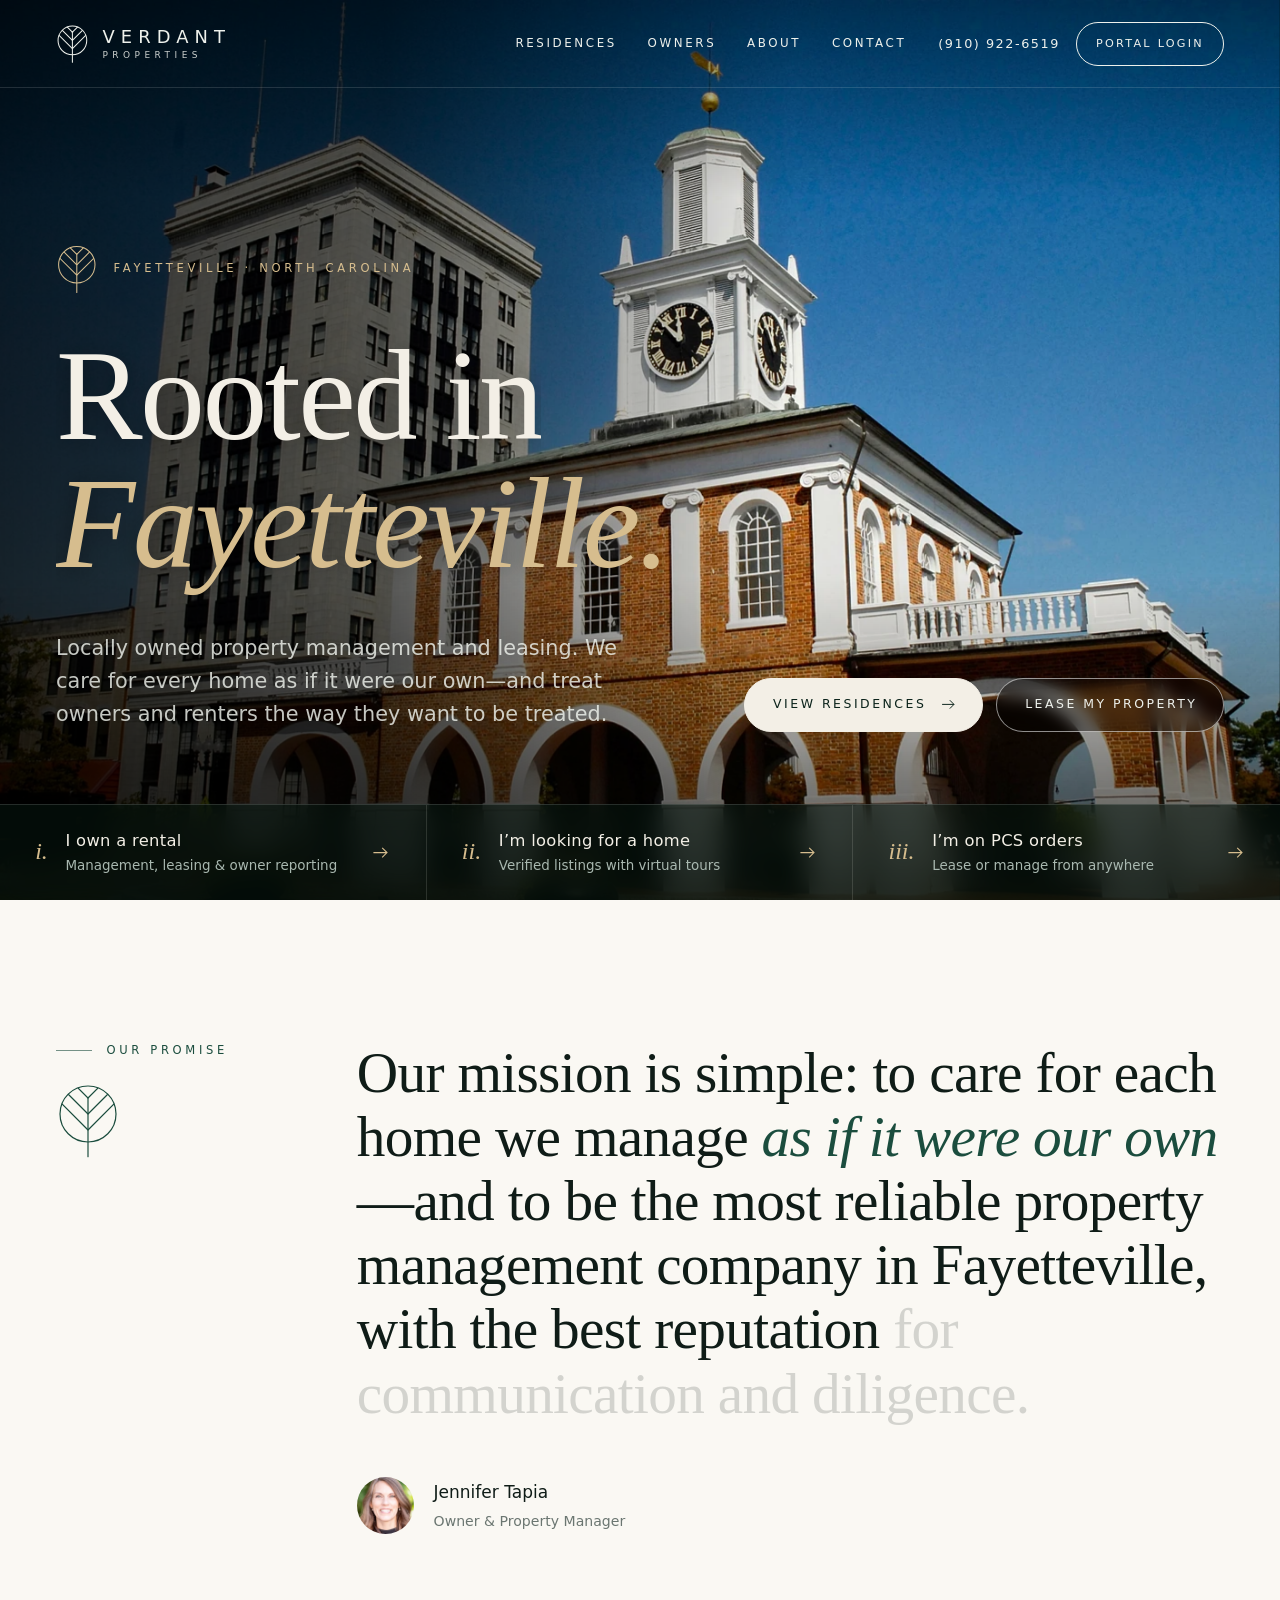
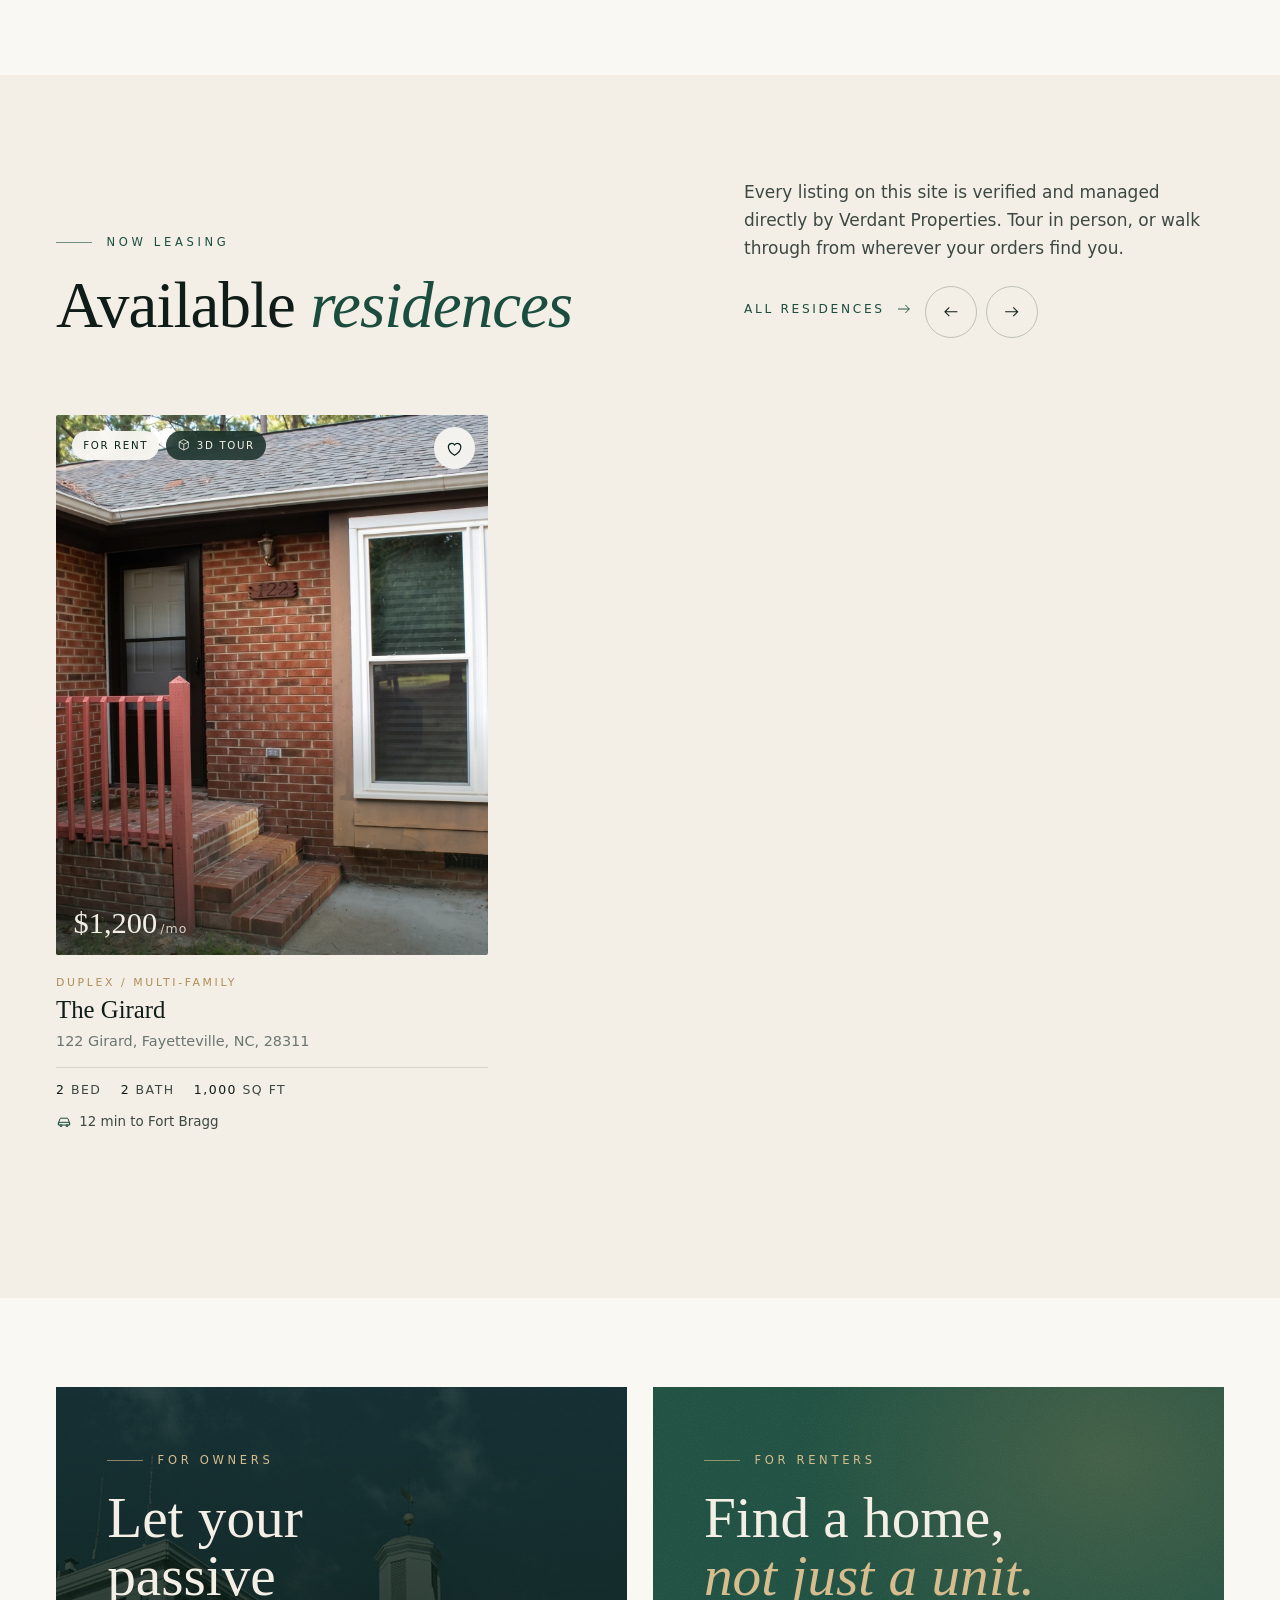
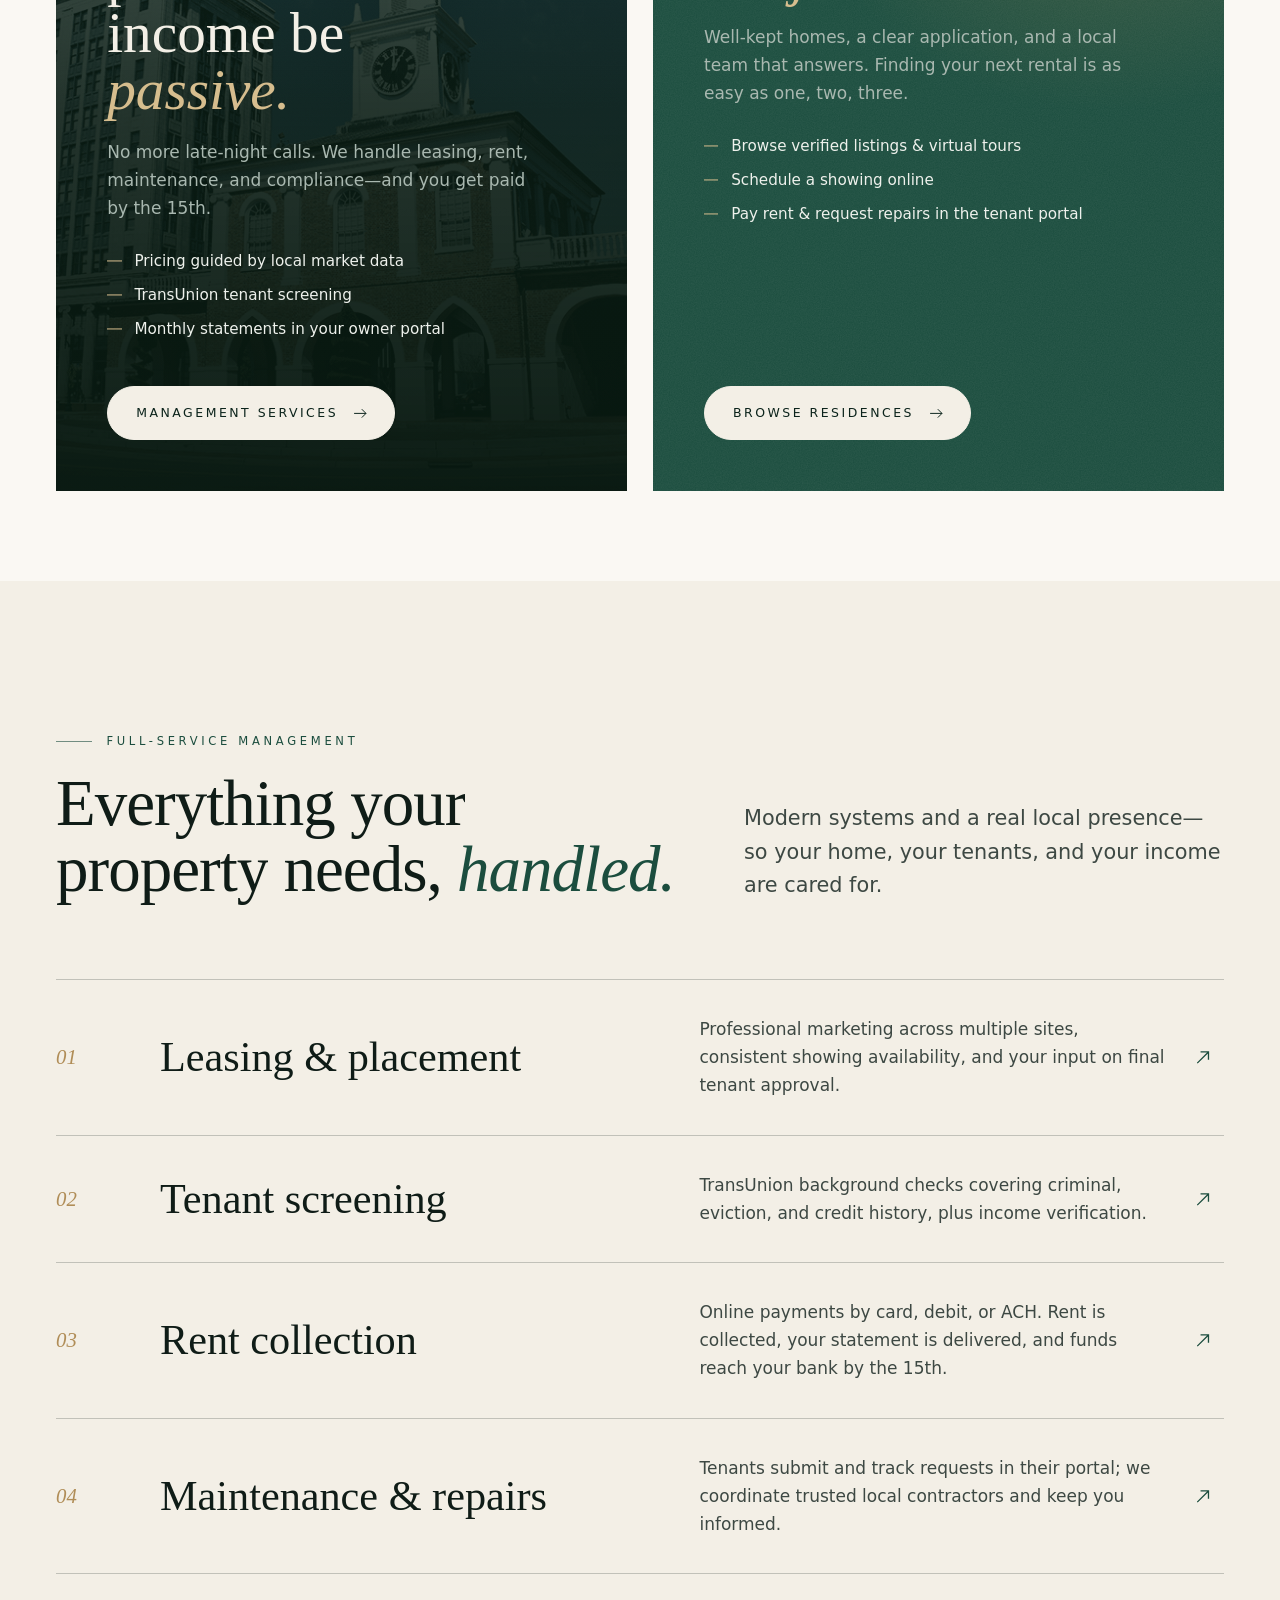
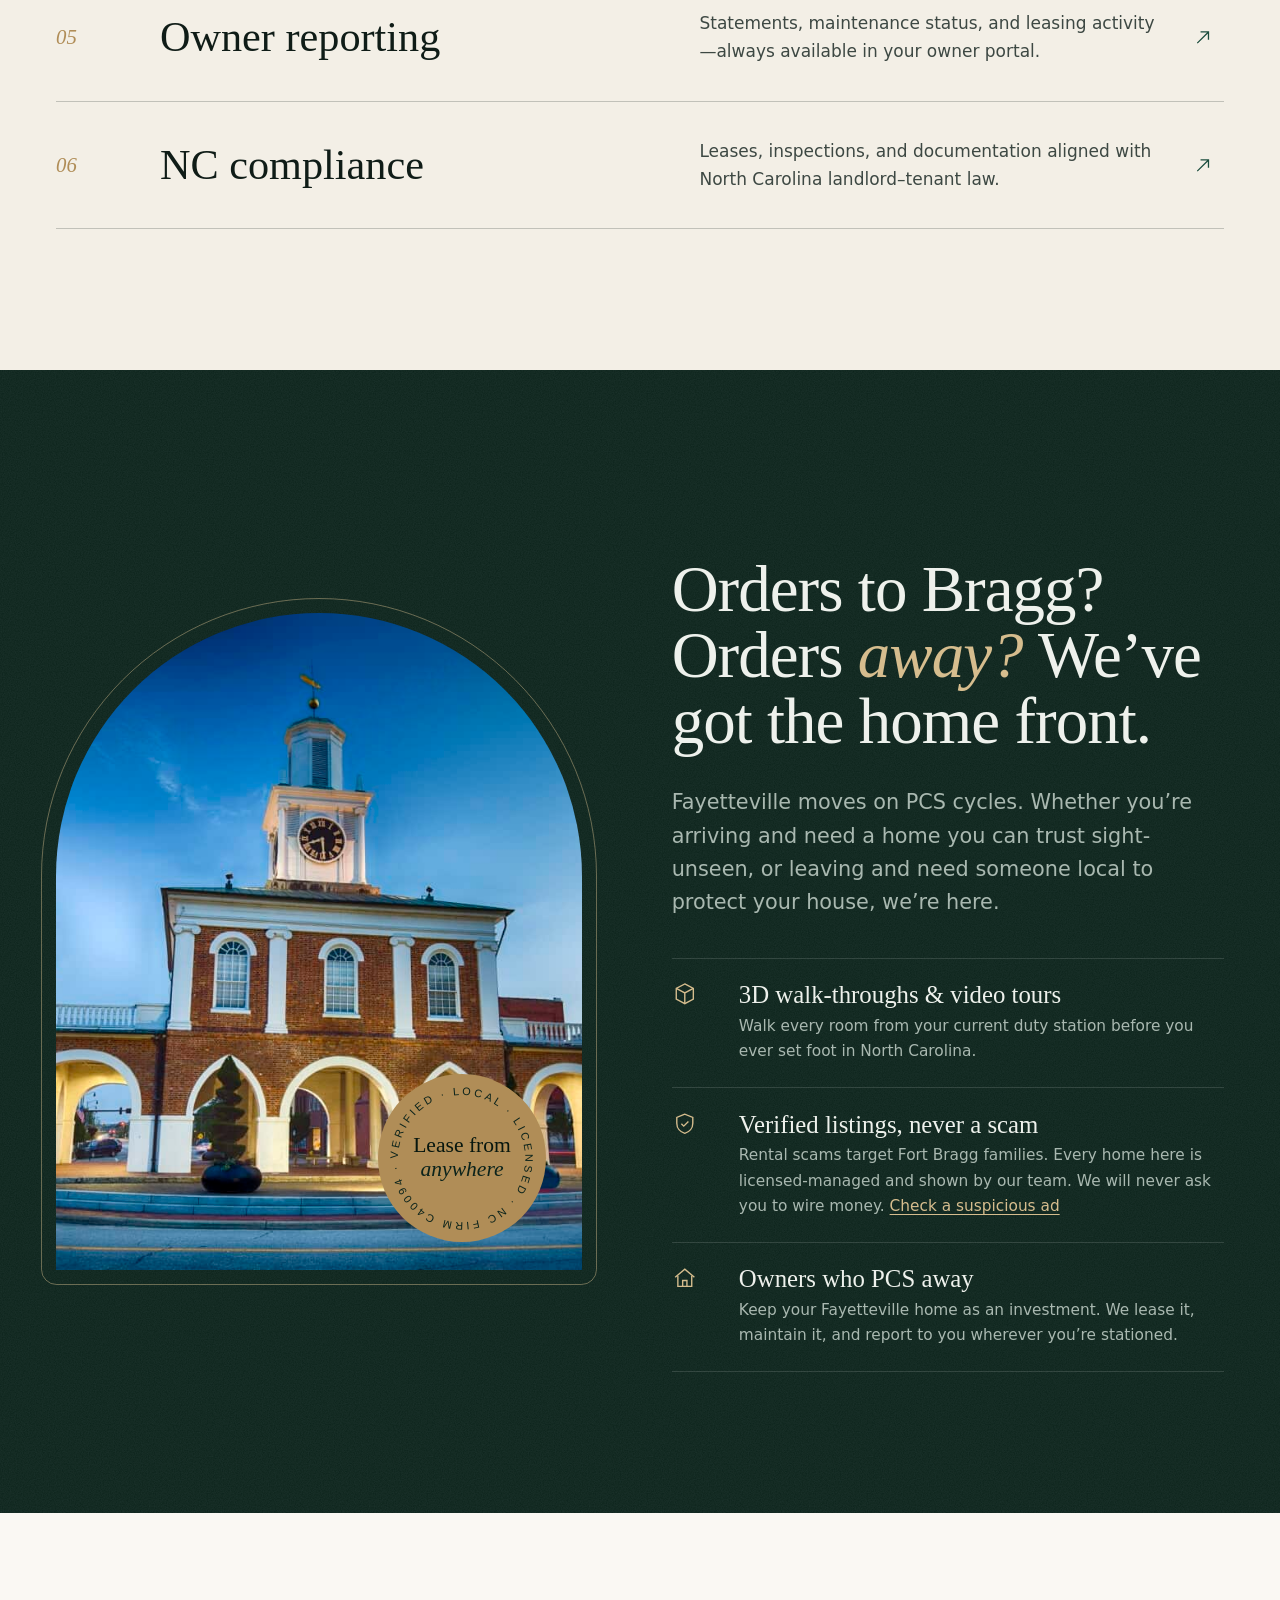
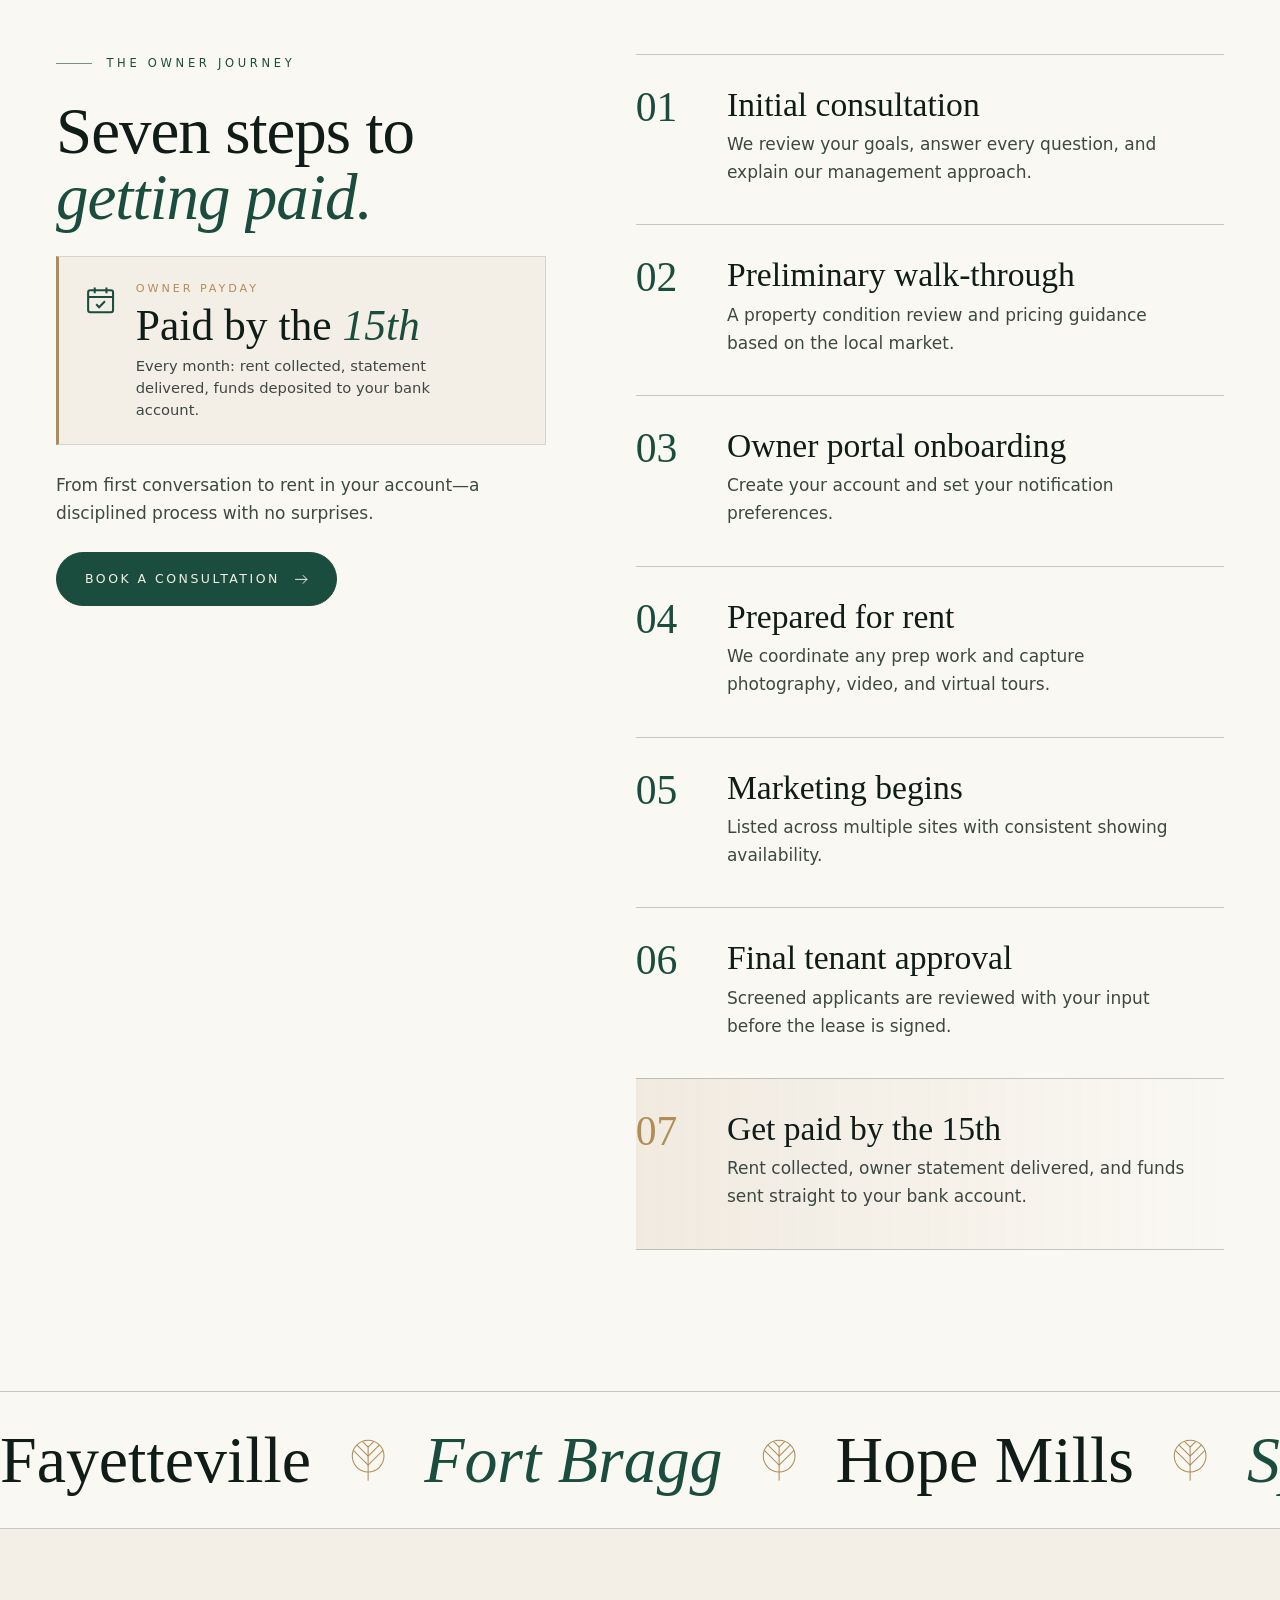
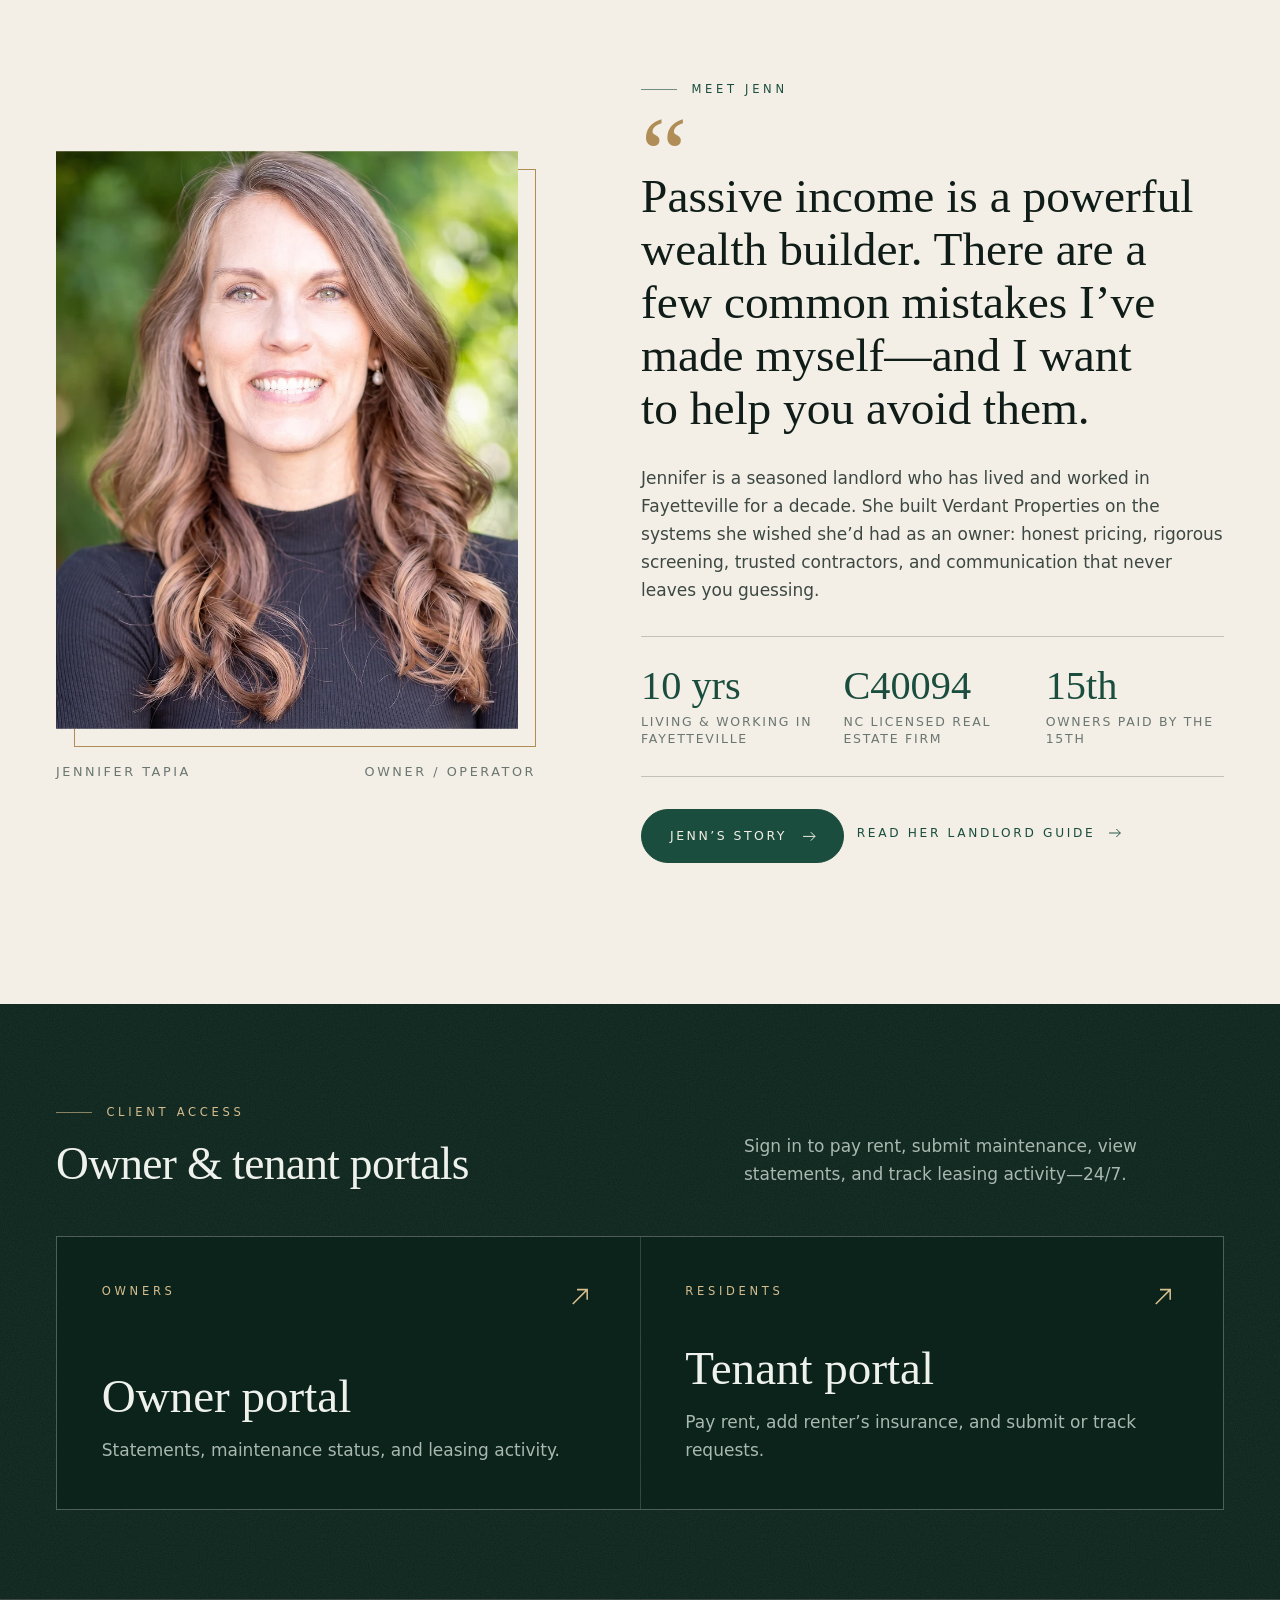
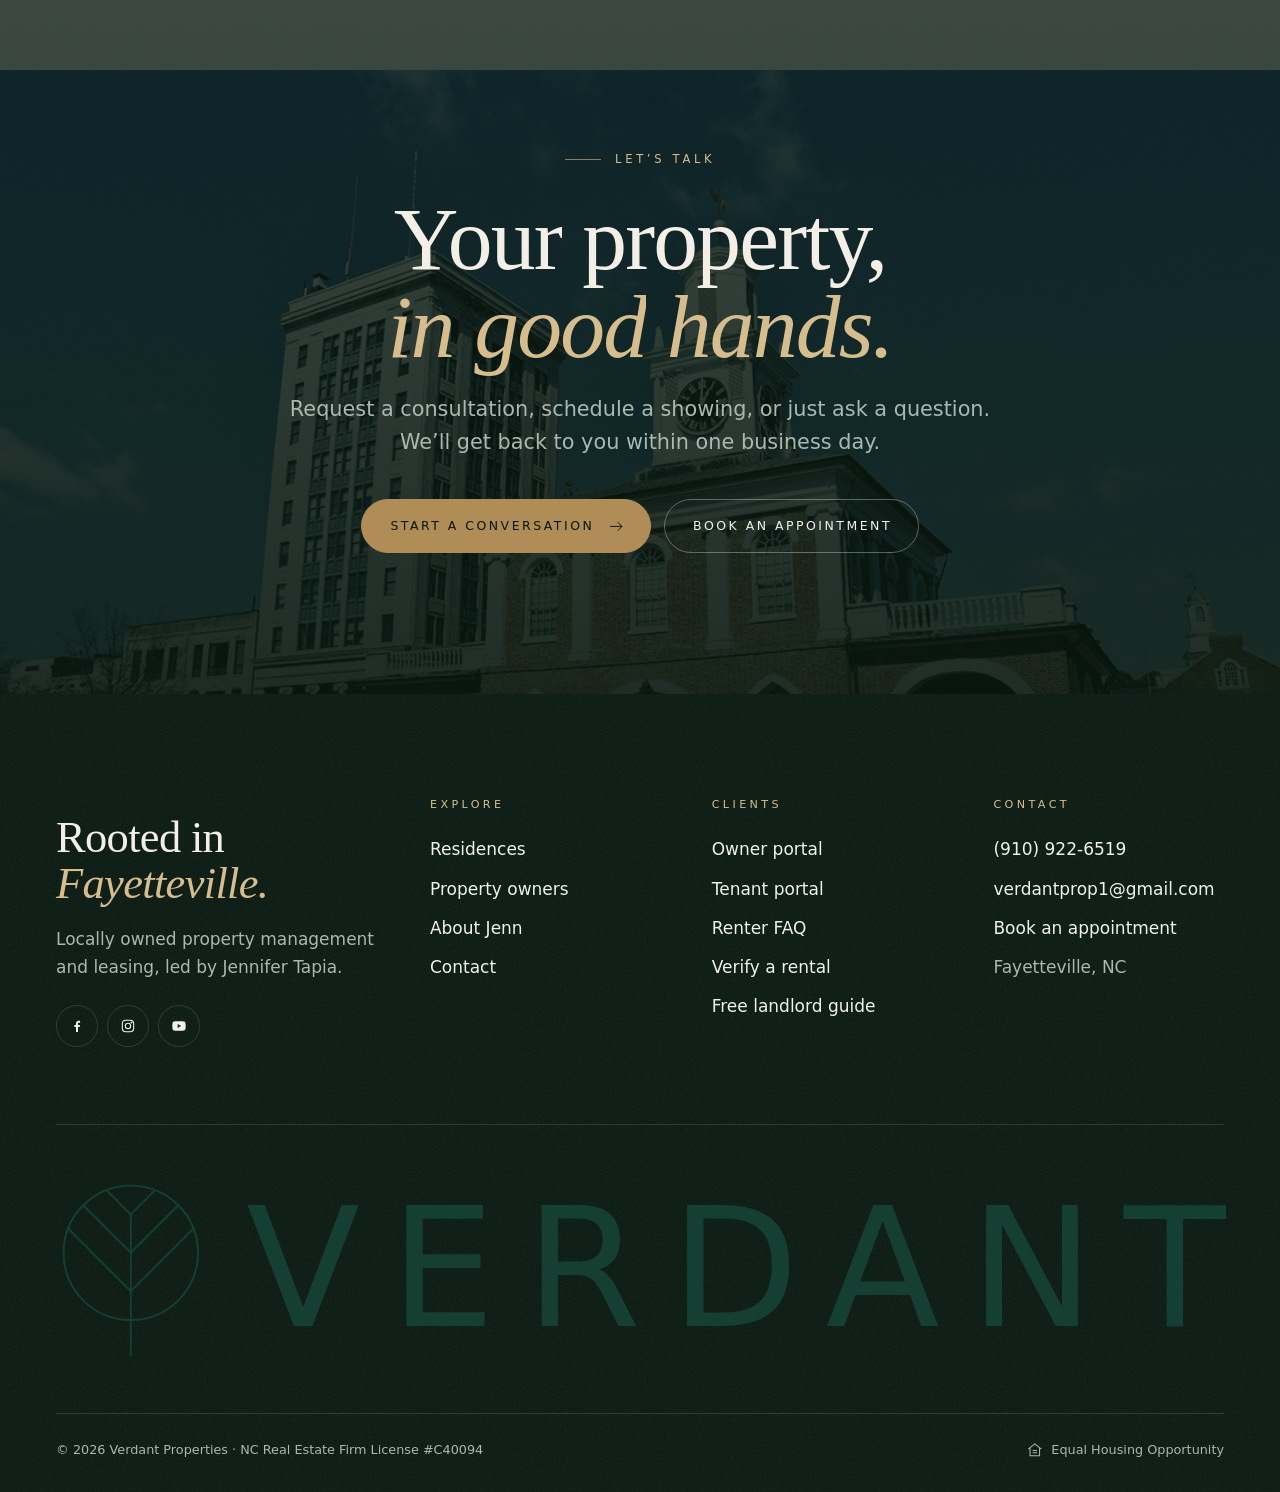
==== commit c0c772f5: "Add BAH match, rental scam checker, flood zones, and gate commute - BAH match: 2026 Fort Bragg (NC18" ====
--- a/index.html
+++ b/index.html
@@ -2,7 +2,7 @@
 <html lang="en">
 <head>
   <meta charset="UTF-8" />
-  <meta http-equiv="Content-Security-Policy" content="default-src 'self'; script-src 'self' 'sha256-Du+OJKJSbdUgz5nrHeWWINvez6XKDDU/tyj/5c2uvwo=' https://cdnjs.cloudflare.com; style-src 'self' 'unsafe-inline' https://fonts.googleapis.com https://cdnjs.cloudflare.com; font-src 'self' https://fonts.gstatic.com; img-src 'self' data: blob: https:; media-src 'self' blob: https:; connect-src 'self' https://nominatim.openstreetmap.org https://router.project-osrm.org https://overpass-api.de https://overpass.private.coffee https://overpass.kumi.systems; frame-src https:; object-src 'none'; base-uri 'self'; form-action 'self'; upgrade-insecure-requests" />
+  <meta http-equiv="Content-Security-Policy" content="default-src 'self'; script-src 'self' 'sha256-Du+OJKJSbdUgz5nrHeWWINvez6XKDDU/tyj/5c2uvwo=' https://cdnjs.cloudflare.com; style-src 'self' 'unsafe-inline' https://fonts.googleapis.com https://cdnjs.cloudflare.com; font-src 'self' https://fonts.gstatic.com; img-src 'self' data: blob: https:; media-src 'self' blob: https:; connect-src 'self' blob: https://hazards.fema.gov https://nominatim.openstreetmap.org https://router.project-osrm.org https://overpass-api.de https://overpass.private.coffee https://overpass.kumi.systems; frame-src https:; object-src 'none'; base-uri 'self'; form-action 'self'; upgrade-insecure-requests" />
   <meta name="referrer" content="strict-origin-when-cross-origin" />
   <meta name="viewport" content="width=device-width, initial-scale=1" />
   <title>Verdant Properties | Property Management & Rentals in Fayetteville, NC</title>
@@ -246,7 +246,7 @@
             </div>
             <div class="feature reveal">
               <svg viewBox="0 0 24 24" fill="none" stroke="currentColor" aria-hidden="true"><path d="M12 3 4.5 6v5.5c0 4.6 3.1 8.3 7.5 9.5 4.4-1.2 7.5-4.9 7.5-9.5V6z"/><path d="m8.8 12 2.2 2.2 4.4-4.4"/></svg>
-              <div><h3>Verified listings, never a scam</h3><p>Rental scams target Fort Bragg families. Every home here is licensed-managed and shown by our team. We will never ask you to wire money.</p></div>
+              <div><h3>Verified listings, never a scam</h3><p>Rental scams target Fort Bragg families. Every home here is licensed-managed and shown by our team. We will never ask you to wire money. <a href="verify.html" style="color:var(--brass-light);text-decoration:underline;text-underline-offset:3px">Check a suspicious ad</a></p></div>
             </div>
             <div class="feature reveal">
               <svg viewBox="0 0 24 24" fill="none" stroke="currentColor" aria-hidden="true"><path d="M3 11.5 12 4l9 7.5"/><path d="M5.5 10v10h13V10"/><path d="M10 20v-5.5h4V20"/></svg>
@@ -391,6 +391,7 @@
             <li><a href="https://verdantprop.app.doorloop.com/auth/login" target="_blank" rel="noopener">Owner portal</a></li>
             <li><a href="https://verdantprop.app.doorloop.com/auth/login" target="_blank" rel="noopener">Tenant portal</a></li>
             <li><a href="listings.html#faq">Renter FAQ</a></li>
+            <li><a href="verify.html">Verify a rental</a></li>
             <li><a href="assets/docs/path-to-success-landlord-guide.pdf" target="_blank" rel="noopener">Free landlord guide</a></li>
           </ul>
         </div>
@@ -414,6 +415,7 @@
 
   <script src="data/listings.js"></script>
   <script src="js/data.js"></script>
+  <script src="js/bah.js"></script>
   <script src="js/main.js"></script>
 </body>
 </html>
--- a/css/styles.css
+++ b/css/styles.css
@@ -1237,3 +1237,333 @@
   .portrait { margin-right: 12px; margin-bottom: 12px; }
   .portrait::before { inset: 12px -12px -12px 12px; }
 }
+
+/* ==========================================================================
+   Property photo reel
+   ========================================================================== */
+.reel { display: grid; gap: .75rem; }
+.reel-stage {
+  position: relative; overflow: hidden; isolation: isolate;
+  aspect-ratio: 16 / 9; max-height: min(60vh, 42rem); width: 100%;
+  background: var(--forest-950); border-radius: 2px;
+}
+.reel-track {
+  position: absolute; inset: 0; display: flex;
+  overflow-x: auto; overflow-y: hidden; scroll-snap-type: x mandatory; overscroll-behavior-x: contain;
+  scrollbar-width: none; outline: none;
+}
+.reel-track::-webkit-scrollbar { display: none; }
+.reel-track:focus-visible { box-shadow: inset 0 0 0 2px var(--brass); }
+.reel-slide {
+  position: relative; flex: 0 0 100%; height: 100%; scroll-snap-align: center; scroll-snap-stop: always;
+  border: 0; padding: 0; background: none; cursor: zoom-in; overflow: hidden;
+}
+/* Blurred copy fills the frame so any photo shape looks intentional. */
+.reel-bg { position: absolute; inset: -8%; width: 116%; height: 116%; object-fit: cover; filter: blur(28px) saturate(1.1) brightness(.55); }
+/* The photo itself is always shown whole. */
+.reel-img { position: relative; width: 100%; height: 100%; object-fit: contain; }
+
+.reel-nav {
+  position: absolute; top: 50%; z-index: 2; translate: 0 -50%;
+  width: 3.25rem; height: 3.25rem; border-radius: 50%; border: 0; cursor: pointer;
+  display: grid; place-items: center;
+  background: rgba(250, 248, 243, .92); color: var(--forest-900);
+  box-shadow: 0 8px 24px -8px rgba(7, 23, 15, .5);
+  transition: background-color .3s, color .3s, opacity .3s, transform .4s var(--ease);
+}
+.reel-nav svg { width: 1.25rem; height: 1.25rem; }
+.reel-nav:hover { background: var(--forest); color: var(--bone); }
+.reel-nav:disabled { opacity: 0; pointer-events: none; }
+.reel-nav--prev { left: 1rem; }
+.reel-nav--next { right: 1rem; }
+@media (hover: hover) {
+  .reel-nav { opacity: 0; transform: scale(.9); }
+  .reel-stage:hover .reel-nav:not(:disabled), .reel-nav:focus-visible { opacity: 1; transform: none; }
+}
+
+.reel-count, .reel-full {
+  position: absolute; z-index: 2; bottom: 1rem;
+  display: inline-flex; align-items: center; gap: .4rem;
+  padding: .5rem .85rem; border-radius: 999px;
+  background: rgba(7, 23, 15, .66); color: var(--bone);
+  -webkit-backdrop-filter: blur(10px); backdrop-filter: blur(10px);
+  font-size: .74rem; letter-spacing: .16em;
+}
+.reel-count { left: 1rem; top: 1rem; bottom: auto; pointer-events: none; }
+.reel-count b { font-weight: 500; }
+.reel-count span { color: var(--on-dark-muted); }
+.reel-full { right: 1rem; border: 0; cursor: pointer; text-transform: uppercase; transition: background-color .3s, color .3s; }
+.reel-full svg { width: .95rem; height: .95rem; }
+.reel-full:hover { background: var(--brass); color: var(--forest-950); }
+
+.reel-thumbs {
+  display: flex; gap: .5rem; overflow-x: auto; scroll-snap-type: x proximity;
+  padding-bottom: .4rem; scrollbar-width: thin; scrollbar-color: var(--forest) transparent;
+}
+.reel-thumbs::-webkit-scrollbar { height: 3px; }
+.reel-thumbs::-webkit-scrollbar-thumb { background: var(--forest); }
+.reel-thumb {
+  flex: 0 0 auto; width: 7rem; aspect-ratio: 3 / 2; padding: 0; border: 0; cursor: pointer;
+  scroll-snap-align: start; overflow: hidden; background: var(--stone);
+  opacity: .55; outline: 2px solid transparent; outline-offset: -2px;
+  transition: opacity .3s, outline-color .3s;
+}
+.reel-thumb img { width: 100%; height: 100%; object-fit: cover; }
+.reel-thumb:hover { opacity: .85; }
+.reel-thumb.on { opacity: 1; outline-color: var(--brass); }
+
+.reel--single .reel-slide { cursor: zoom-in; }
+
+@media (max-width: 760px) {
+  .reel-stage { aspect-ratio: 4 / 3; max-height: 62vh; margin-inline: calc(-1 * var(--gutter)); width: calc(100% + 2 * var(--gutter)); border-radius: 0; }
+  .reel-nav { width: 2.75rem; height: 2.75rem; }
+  .reel-nav--prev { left: .6rem; }
+  .reel-nav--next { right: .6rem; }
+  .reel-full span { display: none; }
+  .reel-full { padding: .6rem; min-width: 2.75rem; min-height: 2.75rem; justify-content: center; }
+  .reel-thumb { width: 5.25rem; min-height: 2.75rem; }
+}
+
+/* Room labels in the photo reel */
+.reel-room {
+  position: absolute; left: 1rem; bottom: 1rem; z-index: 2;
+  padding: .55rem 1rem .5rem; border-radius: 999px;
+  background: rgba(250, 248, 243, .94); color: var(--forest-900);
+  font-family: var(--serif); font-size: clamp(1.05rem, .95rem + .4vw, 1.3rem); line-height: 1;
+  box-shadow: 0 8px 20px -10px rgba(7, 23, 15, .5);
+  pointer-events: none;
+}
+.reel-rooms {
+  display: flex; gap: .45rem; overflow-x: auto; padding: .15rem 0 .35rem;
+  scrollbar-width: none;
+}
+.reel-rooms::-webkit-scrollbar { display: none; }
+.reel-room-tab {
+  flex: none; display: inline-flex; align-items: center; gap: .5rem;
+  padding: .55rem 1rem; border: 1px solid var(--line-strong); border-radius: 999px; cursor: pointer;
+  background: var(--paper); color: var(--ink); font-size: .84rem; white-space: nowrap;
+  transition: background-color .3s, color .3s, border-color .3s;
+}
+.reel-room-tab b { font-weight: 500; font-size: .72rem; color: var(--muted); }
+.reel-room-tab:hover { border-color: var(--forest); }
+.reel-room-tab.on { background: var(--forest); border-color: var(--forest); color: var(--bone); }
+.reel-room-tab.on b { color: var(--sage-200); }
+@media (max-width: 760px) {
+  .reel-room { left: .75rem; bottom: .75rem; }
+  .reel-room-tab { min-height: 2.75rem; }
+}
+
+/* ==========================================================================
+   360° tour (Pannellum)
+   ========================================================================== */
+.pn-frame { aspect-ratio: 16 / 9; }
+.pn-stage { position: absolute; inset: 0; background: var(--forest-950); overflow: hidden; }
+.pn-viewer { position: absolute; inset: 0; }
+.pn-viewer .pnlm-container { background: var(--forest-950); font-family: var(--sans); }
+.pn-viewer .pnlm-load-box { background: rgba(7, 23, 15, .85); border-radius: 6px; font-family: var(--sans); }
+.pn-viewer .pnlm-lbar { border-color: var(--brass-light); }
+.pn-viewer .pnlm-lbar-fill { background: var(--brass-light); }
+.pn-viewer .pnlm-controls { border: 0; border-radius: 10px; box-shadow: var(--shadow-soft); overflow: hidden; }
+.pn-viewer .pnlm-controls-container { top: 1rem; left: auto; right: 1rem; }
+.pn-viewer .pnlm-about-msg, .pn-viewer .pnlm-panorama-info { display: none !important; }
+
+.pn-room {
+  position: absolute; left: 1rem; top: 1rem; z-index: 3; margin: 0;
+  padding: .55rem 1rem .5rem; border-radius: 999px;
+  background: rgba(250, 248, 243, .94); color: var(--forest-900);
+  font-family: var(--serif); font-size: clamp(1.05rem, .95rem + .4vw, 1.3rem); line-height: 1;
+  box-shadow: 0 8px 20px -10px rgba(7, 23, 15, .5); pointer-events: none;
+}
+.pn-room:empty { display: none; }
+.pn-actions { position: absolute; left: 1rem; bottom: 1rem; z-index: 3; display: flex; gap: .5rem; flex-wrap: wrap; }
+.pn-btn {
+  display: inline-flex; align-items: center; gap: .55rem; padding: .65rem 1.05rem; border: 0; border-radius: 999px; cursor: pointer;
+  background: rgba(7, 23, 15, .72); color: var(--bone); -webkit-backdrop-filter: blur(10px); backdrop-filter: blur(10px);
+  font-size: .72rem; letter-spacing: .16em; text-transform: uppercase; font-weight: 500;
+  transition: background-color .3s, color .3s;
+}
+.pn-btn svg { width: 1rem; height: 1rem; }
+.pn-btn:hover, .pn-btn[aria-pressed="true"], .pn-btn.on { background: var(--brass); color: var(--forest-950); }
+.pn-hint {
+  position: absolute; left: 50%; bottom: 1.1rem; z-index: 3; translate: -50% 0; margin: 0;
+  padding: .5rem .9rem; border-radius: 999px; background: rgba(7, 23, 15, .6); color: var(--bone);
+  font-size: .78rem; white-space: nowrap; pointer-events: none; transition: opacity .6s;
+}
+.pn-hint.gone { opacity: 0; }
+.pn-rooms { margin-top: .75rem; }
+
+/* Door hotspots */
+.pn-door-base { width: 3.4rem; height: 3.4rem; cursor: pointer; }
+.pn-door { display: grid; justify-items: center; }
+.pn-door-ring {
+  position: relative; width: 3.4rem; height: 3.4rem; border-radius: 50%;
+  display: grid; place-items: center;
+  background: rgba(250, 248, 243, .94); color: var(--forest-900);
+  box-shadow: 0 10px 24px -8px rgba(0, 0, 0, .55);
+  transition: transform .35s var(--ease), background-color .3s, color .3s;
+}
+.pn-door-ring svg { width: 1.4rem; height: 1.4rem; }
+.pn-door-ring::after { content: ""; position: absolute; inset: -6px; border-radius: 50%; border: 2px solid rgba(250, 248, 243, .75); animation: pulse 2.4s var(--ease) infinite; }
+.pn-door:hover .pn-door-ring { transform: scale(1.1); background: var(--brass); color: var(--forest-950); }
+.pn-door-label {
+  position: absolute; top: calc(100% + .5rem); white-space: nowrap;
+  padding: .35rem .7rem; border-radius: 999px; background: rgba(7, 23, 15, .8); color: var(--bone);
+  font-family: var(--sans); font-size: .78rem; letter-spacing: .04em; pointer-events: none;
+}
+
+@media (max-width: 760px) {
+  .pn-frame { aspect-ratio: 4 / 5; margin-inline: calc(-1 * var(--gutter)); width: calc(100% + 2 * var(--gutter)); }
+  .pn-hint { bottom: 4.2rem; white-space: normal; text-align: center; width: max-content; max-width: 85%; }
+  .pn-btn { min-height: 2.75rem; }
+}
+
+/* Room tabs wrap instead of hiding overflow, so every room stays visible. */
+.reel-rooms { flex-wrap: wrap; overflow: visible; }
+@media (max-width: 760px) {
+  /* On phones, keep one swipeable row, with a fade that signals more rooms. */
+  .reel-rooms { flex-wrap: nowrap; overflow-x: auto; scroll-snap-type: x proximity; padding-right: 2.5rem;
+    -webkit-mask-image: linear-gradient(90deg, #000 calc(100% - 3rem), transparent);
+            mask-image: linear-gradient(90deg, #000 calc(100% - 3rem), transparent); }
+  .reel-room-tab { scroll-snap-align: start; }
+}
+
+/* Street View */
+.sv-frame { aspect-ratio: 16 / 9; }
+.sv-frame .tour-launch { background: radial-gradient(80% 80% at 50% 50%, rgba(63, 116, 98, .55), rgba(7, 23, 15, .96)), var(--grain); }
+@media (max-width: 760px) { .sv-frame { aspect-ratio: 4 / 3; } }
+
+/* ==========================================================================
+   BAH match
+   ========================================================================== */
+.bah-bar {
+  display: grid; grid-template-columns: minmax(0, 1fr) auto auto; gap: .9rem 1.5rem; align-items: center;
+  margin-bottom: clamp(1.6rem, 3vw, 2.4rem); padding: 1.2rem 1.4rem;
+  background: var(--forest-900) var(--grain); color: var(--on-dark-muted); border-left: 3px solid var(--brass);
+}
+.bah-bar .eyebrow { color: var(--brass-light); font-size: .66rem; }
+.bah-bar-title { font-family: var(--serif); font-size: clamp(1.4rem, 1.1rem + 1vw, 1.9rem); line-height: 1.1; color: var(--bone); margin-top: .3rem; }
+.bah-bar-title em { color: var(--brass-light); }
+.bah-note { grid-column: 1 / -1; font-size: .86rem; color: var(--on-dark-muted); }
+.bah-note b { color: var(--bone); font-weight: 500; }
+.bah-picker { display: flex; flex-wrap: wrap; align-items: center; gap: .6rem 1rem; }
+.bah-picker select {
+  appearance: none; min-width: 9.5rem; padding: .6rem 2.2rem .6rem 1rem; border-radius: 999px; cursor: pointer;
+  border: 1px solid var(--line-strong); background: var(--paper) url("data:image/svg+xml,%3Csvg xmlns='http://www.w3.org/2000/svg' width='12' height='8' fill='none' stroke='%231b4d3e' stroke-width='1.4'%3E%3Cpath d='M1 1l5 5 5-5'/%3E%3C/svg%3E") right 1rem center / 10px no-repeat;
+  color: var(--ink); font-size: .9rem;
+}
+.bah-deps { display: inline-flex; align-items: center; gap: .45rem; font-size: .88rem; cursor: pointer; }
+.bah-deps input { accent-color: var(--brass); width: 1rem; height: 1rem; }
+.bah-bar .bah-deps { color: var(--on-dark); }
+.bah-only span { border-color: rgba(238, 241, 236, .35); color: var(--on-dark); }
+.bah-only input:checked + span { background: var(--brass); border-color: var(--brass); color: var(--forest-950); }
+.bah-only input:disabled + span { opacity: .45; cursor: not-allowed; }
+
+.bah-line { display: flex; align-items: center; gap: .45rem; margin-top: .15rem; font-size: .84rem; }
+.bah-line svg { width: 1rem; height: 1rem; flex: none; }
+.bah-line--fit { color: var(--forest); }
+.bah-line--fit b { font-weight: 500; }
+.bah-line--over { color: var(--muted); }
+
+.bah-box { display: grid; gap: .7rem; padding: 1rem; background: var(--paper); border: 1px solid var(--line); border-left: 3px solid var(--brass); }
+.bah-box-k { font-size: .7rem; letter-spacing: .2em; text-transform: uppercase; color: var(--brass); font-weight: 500; }
+.bah-box .bah-picker select { min-width: 8.5rem; }
+.bah-box-out { font-size: .9rem; line-height: 1.45; color: var(--body); }
+.bah-box-out.is-fit b { color: var(--forest); font-weight: 500; }
+.bah-box-out.is-over b { color: #8a4b23; font-weight: 500; }
+
+@media (max-width: 900px) {
+  .bah-bar { grid-template-columns: 1fr; }
+}
+@media (max-width: 700px) {
+  .bah-picker select { min-height: 2.75rem; font-size: 16px; }
+  .bah-deps { min-height: 2.75rem; }
+}
+
+/* FEMA flood zone */
+.flood { display: grid; grid-template-columns: auto 1fr; gap: 1rem; align-items: start; padding: 1.2rem 1.3rem; background: var(--bone); border: 1px solid var(--line); border-left: 3px solid var(--muted); }
+.flood-ico { width: 2.6rem; height: 2.6rem; border-radius: 50%; display: grid; place-items: center; background: var(--paper); color: var(--muted); }
+.flood-ico svg { width: 1.3rem; height: 1.3rem; }
+.flood-title { font-family: var(--serif); font-size: clamp(1.3rem, 1.1rem + .6vw, 1.6rem); line-height: 1.15; color: var(--ink); margin-bottom: .3rem; }
+.flood p + p { margin-top: .2rem; }
+.flood-src { font-size: .8rem; color: var(--muted); margin-top: .6rem !important; }
+.flood-src a { color: var(--forest); text-decoration: underline; text-underline-offset: 3px; }
+.flood--low { border-left-color: var(--forest); }
+.flood--low .flood-ico { background: var(--sage-100); color: var(--forest); }
+.flood--moderate { border-left-color: var(--brass); }
+.flood--moderate .flood-ico { background: rgba(214, 189, 142, .35); color: #7a5a24; }
+.flood--high { border-left-color: #9a3b2a; }
+.flood--high .flood-ico { background: rgba(154, 59, 42, .12); color: #9a3b2a; }
+
+/* ==========================================================================
+   Rental scam checker (verify.html)
+   ========================================================================== */
+.vr-grid { display: grid; grid-template-columns: minmax(0, 1.4fr) minmax(0, 1fr); gap: clamp(2rem, 6vw, 5rem); align-items: start; }
+.vr-form textarea {
+  width: 100%; min-height: 12rem; margin-top: .6rem; padding: 1rem 1.1rem; resize: vertical;
+  border: 1px solid var(--line-strong); border-radius: 4px; background: var(--paper); color: var(--ink); font-size: 1rem; line-height: 1.55; outline: none;
+  transition: border-color .3s, box-shadow .3s;
+}
+.vr-form textarea:focus { border-color: var(--forest); box-shadow: 0 0 0 3px rgba(27, 77, 62, .12); }
+.vr-out { margin-top: 2.2rem; display: grid; gap: 1.2rem; }
+.vr-verdict { padding: 1.4rem 1.5rem; border-left: 4px solid var(--muted); background: var(--bone); }
+.vr-verdict-t { font-family: var(--serif); font-size: clamp(1.6rem, 1.3rem + 1vw, 2.2rem); line-height: 1.1; color: var(--ink); margin-bottom: .35rem; }
+.vr-verdict--high { border-color: #9a3b2a; background: rgba(154, 59, 42, .07); }
+.vr-verdict--high .vr-verdict-t { color: #7d2c1e; }
+.vr-verdict--caution { border-color: var(--brass); background: rgba(214, 189, 142, .18); }
+.vr-verdict--match { border-color: var(--forest); background: var(--sage-100); }
+.vr-verdict--match .vr-verdict-t { color: var(--forest); }
+.vr-h { font-family: var(--serif); font-size: 1.45rem; line-height: 1.1; color: var(--ink); margin: .6rem 0 .2rem; }
+.vr-flags { display: grid; gap: .6rem; }
+.vr-flag { display: grid; grid-template-columns: 6.2rem 1fr; gap: .9rem; align-items: start; padding: .85rem 1rem; background: var(--paper); border: 1px solid var(--line); }
+.vr-flag q { color: var(--muted); font-style: italic; }
+.vr-sev { justify-self: start; padding: .25rem .6rem; border-radius: 999px; font-size: .66rem; letter-spacing: .14em; text-transform: uppercase; font-weight: 500; white-space: nowrap; }
+.vr-flag--3 .vr-sev { background: #9a3b2a; color: #fff; }
+.vr-flag--2 .vr-sev { background: var(--brass); color: var(--forest-950); }
+.vr-flag--1 .vr-sev { background: var(--stone); color: var(--body); }
+.vr-cards { grid-template-columns: repeat(auto-fill, minmax(min(100%, 16rem), 1fr)); }
+.vr-next { padding: 1.2rem 1.3rem; background: var(--forest-900) var(--grain); color: var(--on-dark-muted); }
+.vr-next .vr-h { color: var(--bone); margin-top: 0; }
+.vr-next a { color: var(--brass-light); text-decoration: underline; text-underline-offset: 3px; }
+.vr-next p + p { margin-top: .5rem; }
+.vr-aside { position: sticky; top: 7rem; padding: clamp(1.4rem, 3vw, 2rem); background: var(--bone); border: 1px solid var(--line); border-top: 3px solid var(--brass); display: grid; gap: 1rem; }
+.vr-promises, .vr-signs { display: grid; gap: .6rem; }
+.vr-promises li, .vr-signs li { display: flex; gap: .7rem; align-items: baseline; font-size: .95rem; }
+.vr-promises li::before { content: ""; flex: none; width: .5rem; height: .5rem; border-radius: 50%; background: var(--forest); transform: translateY(-.1em); }
+.vr-signs li::before { content: "!"; flex: none; width: 1.2rem; height: 1.2rem; border-radius: 50%; display: grid; place-items: center; background: rgba(154, 59, 42, .12); color: #9a3b2a; font-size: .72rem; font-weight: 700; }
+.vr-promises a { color: var(--forest); text-decoration: underline; text-underline-offset: 3px; }
+@media (max-width: 900px) { .vr-grid { grid-template-columns: 1fr; } .vr-aside { position: static; } }
+@media (max-width: 560px) { .vr-flag { grid-template-columns: 1fr; gap: .4rem; } }
+/* Keep inline bold text and links flowing inside the promise/warning lists. */
+.vr-promises li, .vr-signs li { display: block; position: relative; padding-left: 1.7rem; }
+.vr-promises li::before { position: absolute; left: .35rem; top: .6em; }
+.vr-signs li::before { position: absolute; left: 0; top: .15em; }
+
+/* ==========================================================================
+   Fort Bragg gate commute
+   ========================================================================== */
+.gt { display: grid; gap: 1rem; }
+.gt-best { padding: 1.2rem 1.4rem; background: var(--forest-900) var(--grain); color: var(--on-dark-muted); border-left: 3px solid var(--brass); }
+.gt-best-k { font-size: .68rem; letter-spacing: .24em; text-transform: uppercase; color: var(--brass-light); font-weight: 500; }
+.gt-best-v { font-family: var(--serif); font-size: clamp(1.5rem, 1.2rem + 1.2vw, 2.2rem); line-height: 1.1; color: var(--bone); margin-top: .35rem; }
+.gt-best-v b { font-weight: 400; color: var(--brass-light); }
+.gt-best-v span { font-family: var(--sans); font-size: .9rem; color: var(--on-dark-muted); }
+.gt-best-note { font-size: .88rem; margin-top: .4rem; }
+.gt-list { border-top: 1px solid var(--line-strong); }
+.gt-row { display: grid; grid-template-columns: 2.2rem minmax(0, 1fr) auto auto 2.4rem; gap: .9rem; align-items: center; padding: .8rem 0; border-bottom: 1px solid var(--line); }
+.gt-row.is-closed { opacity: .6; }
+.gt-no { width: 2.2rem; height: 2.2rem; border-radius: 50%; display: grid; place-items: center; background: var(--sage-100); color: var(--forest); font-size: .8rem; font-weight: 500; }
+.gt-name { display: grid; min-width: 0; }
+.gt-name strong { font-weight: 500; color: var(--ink); }
+.gt-name small { font-size: .8rem; color: var(--muted); }
+.gt-status { font-size: .66rem; letter-spacing: .14em; text-transform: uppercase; font-weight: 500; padding: .25rem .6rem; border-radius: 999px; white-space: nowrap; }
+.gt-status.is-open { background: var(--sage-100); color: var(--forest); }
+.gt-status.is-shut { background: var(--stone); color: var(--muted); }
+.gt .ex-credit a { color: var(--forest); text-decoration: underline; }
+.card-gate { display: flex; align-items: center; gap: .45rem; font-size: .84rem; color: var(--body); margin-top: .15rem; }
+.card-gate svg { width: 1rem; height: 1rem; flex: none; color: var(--forest); }
+@media (max-width: 640px) {
+  .gt-row { grid-template-columns: 2.2rem minmax(0, 1fr) auto; }
+  .gt-status { grid-column: 2; justify-self: start; }
+  .gt-row .tt-time { grid-row: 1; grid-column: 3; }
+  .gt-row .ex-btn { grid-column: 3; justify-self: end; }
+}
